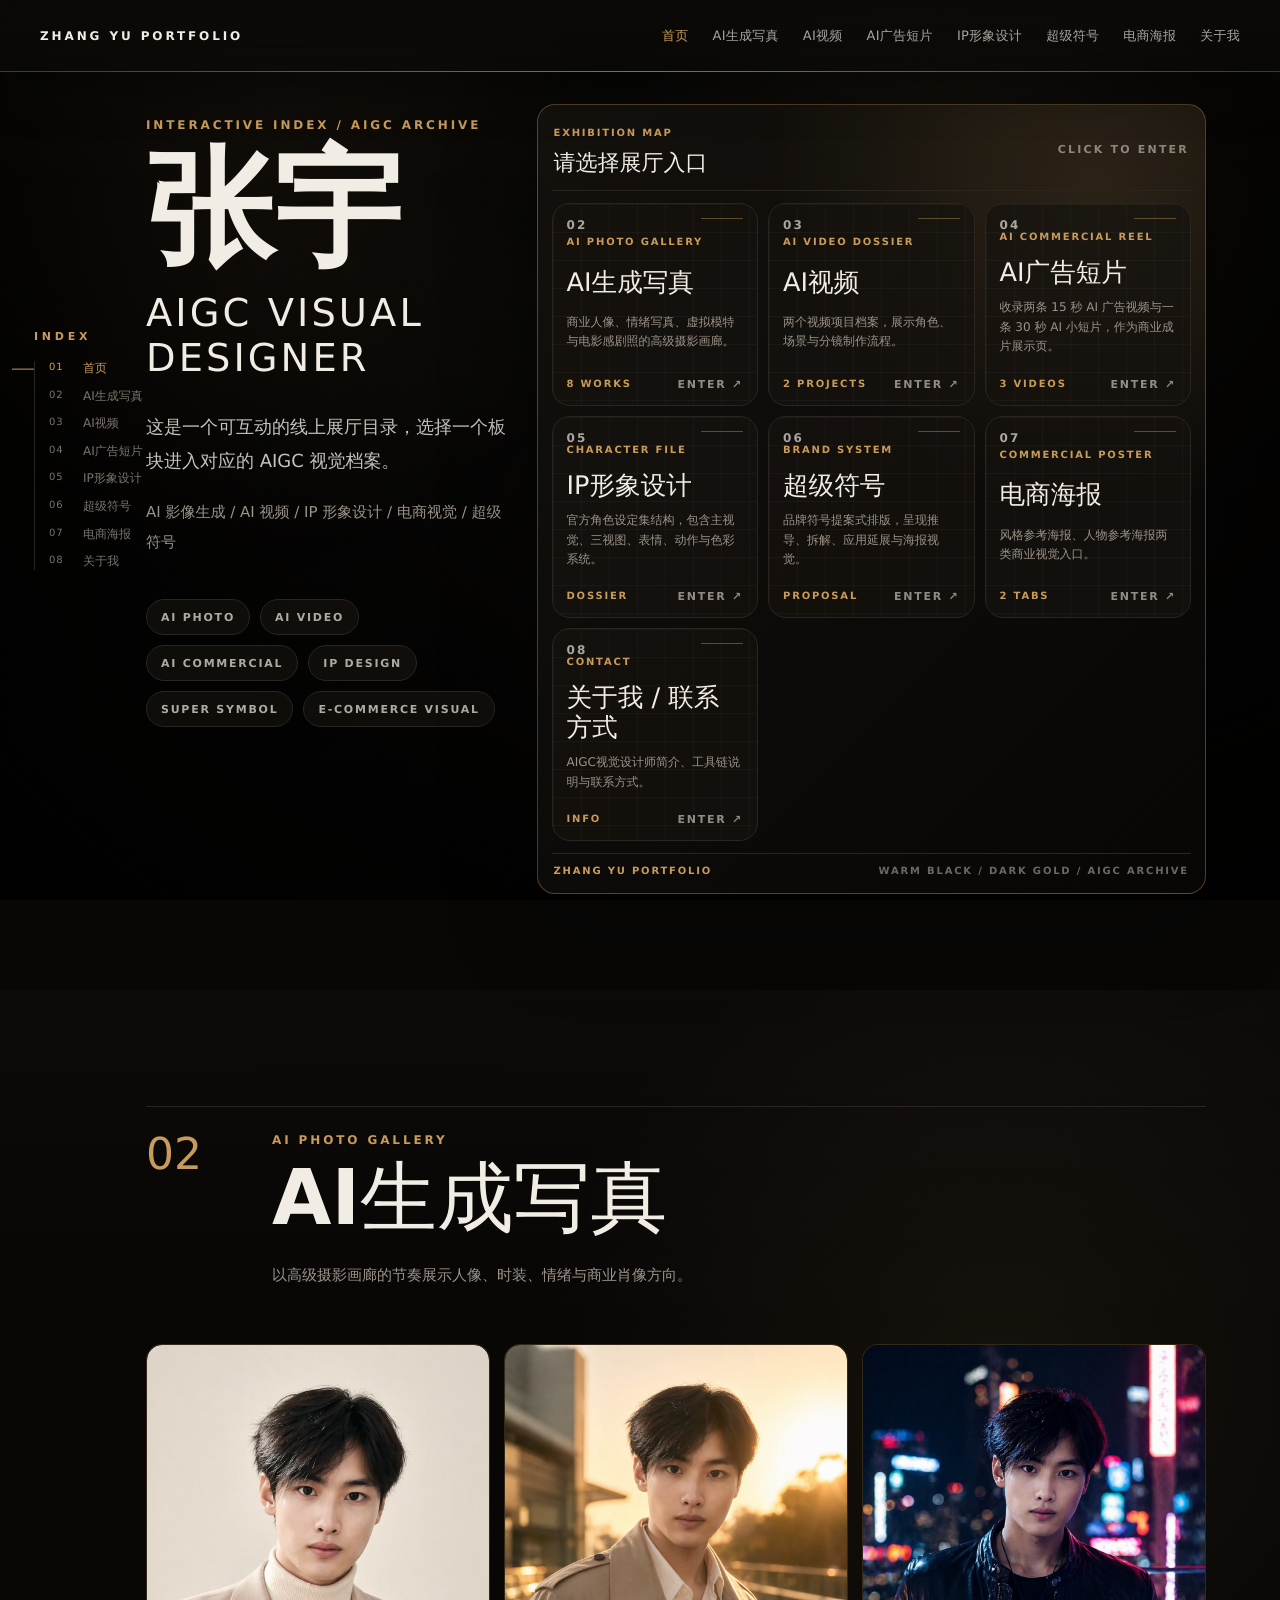
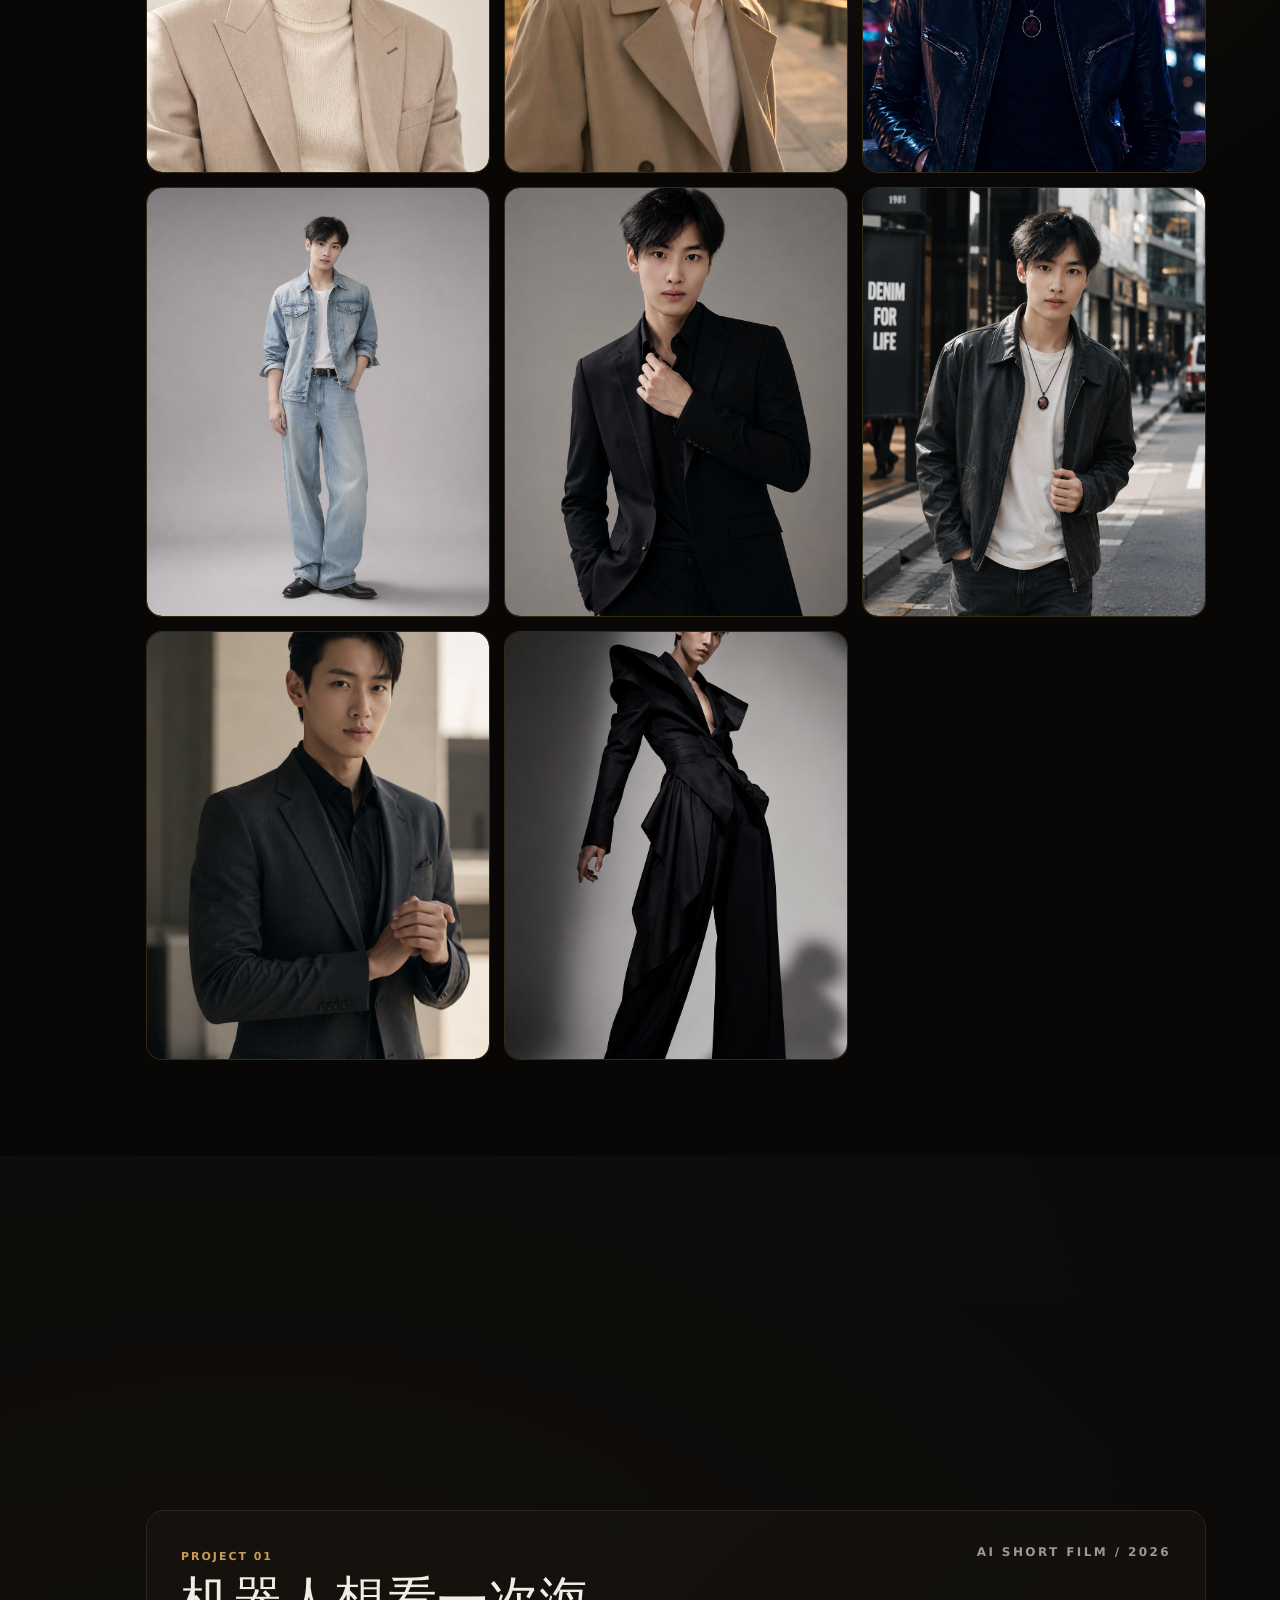
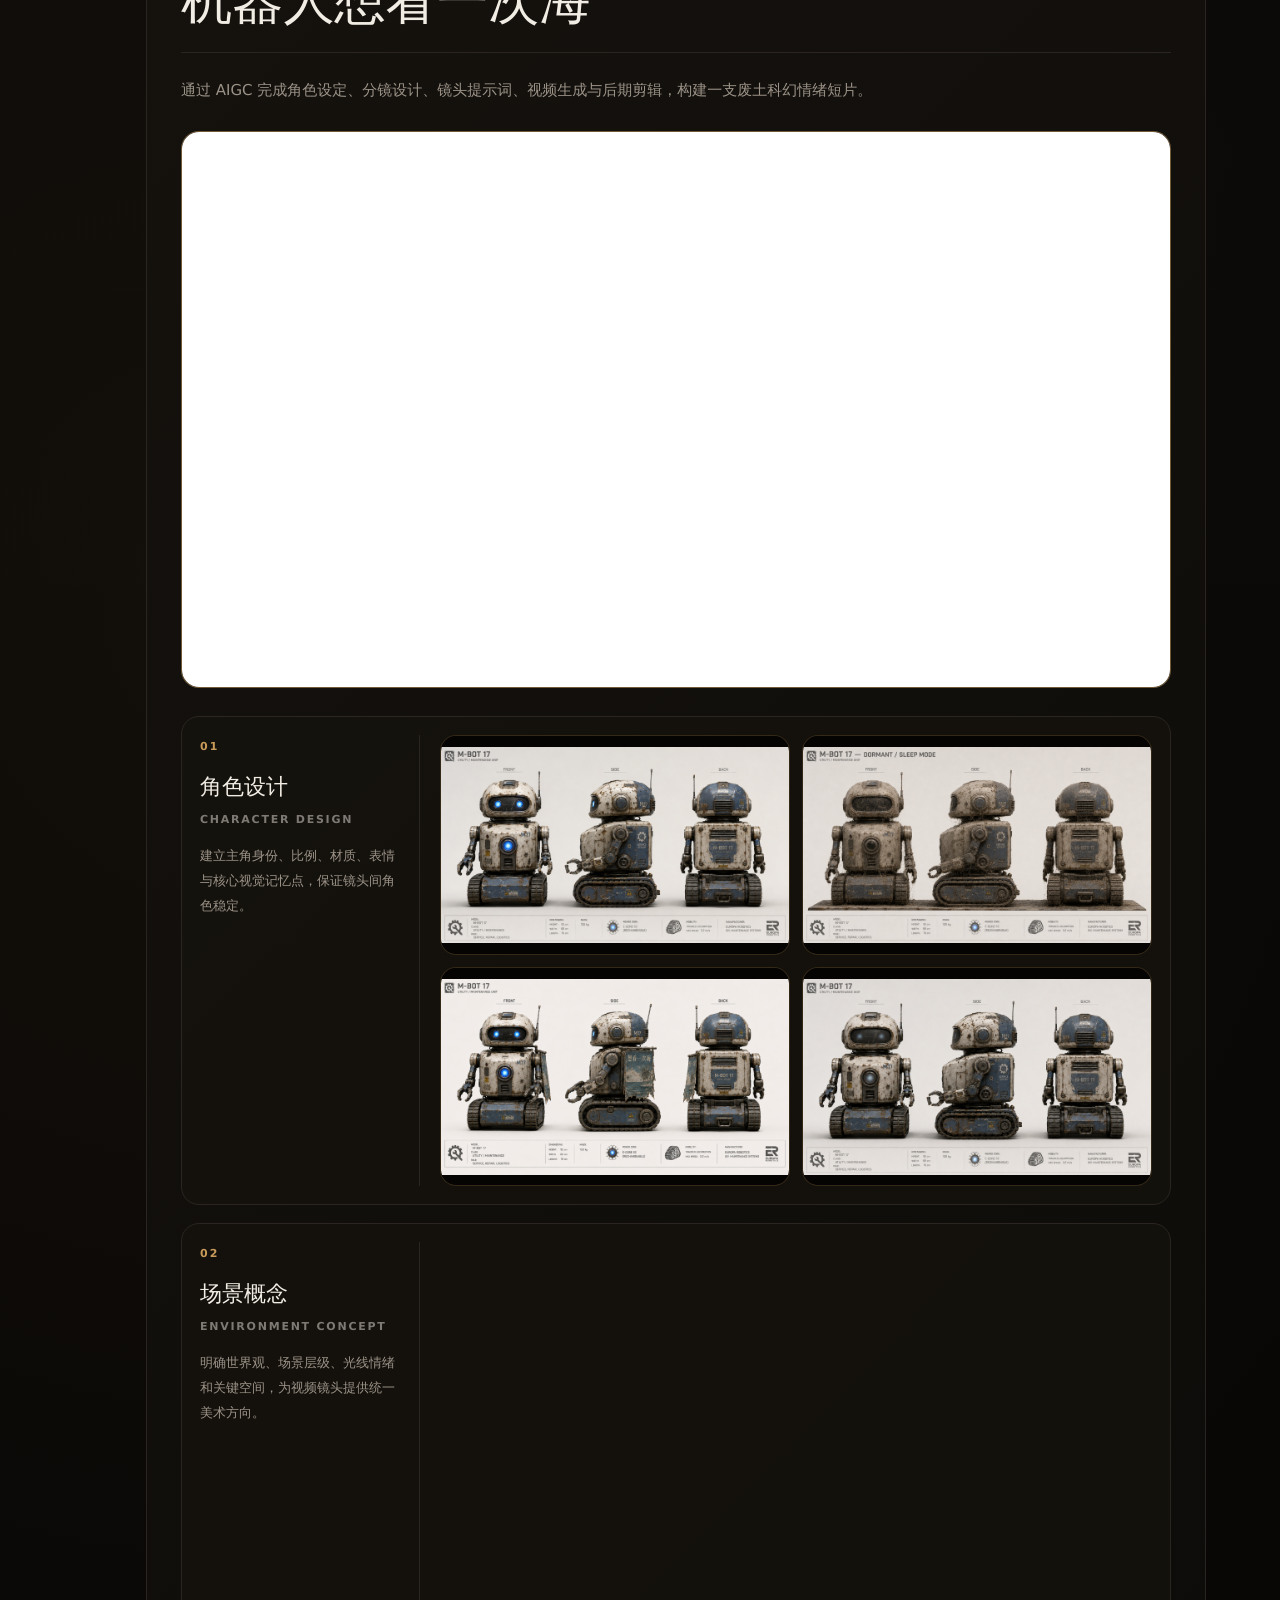
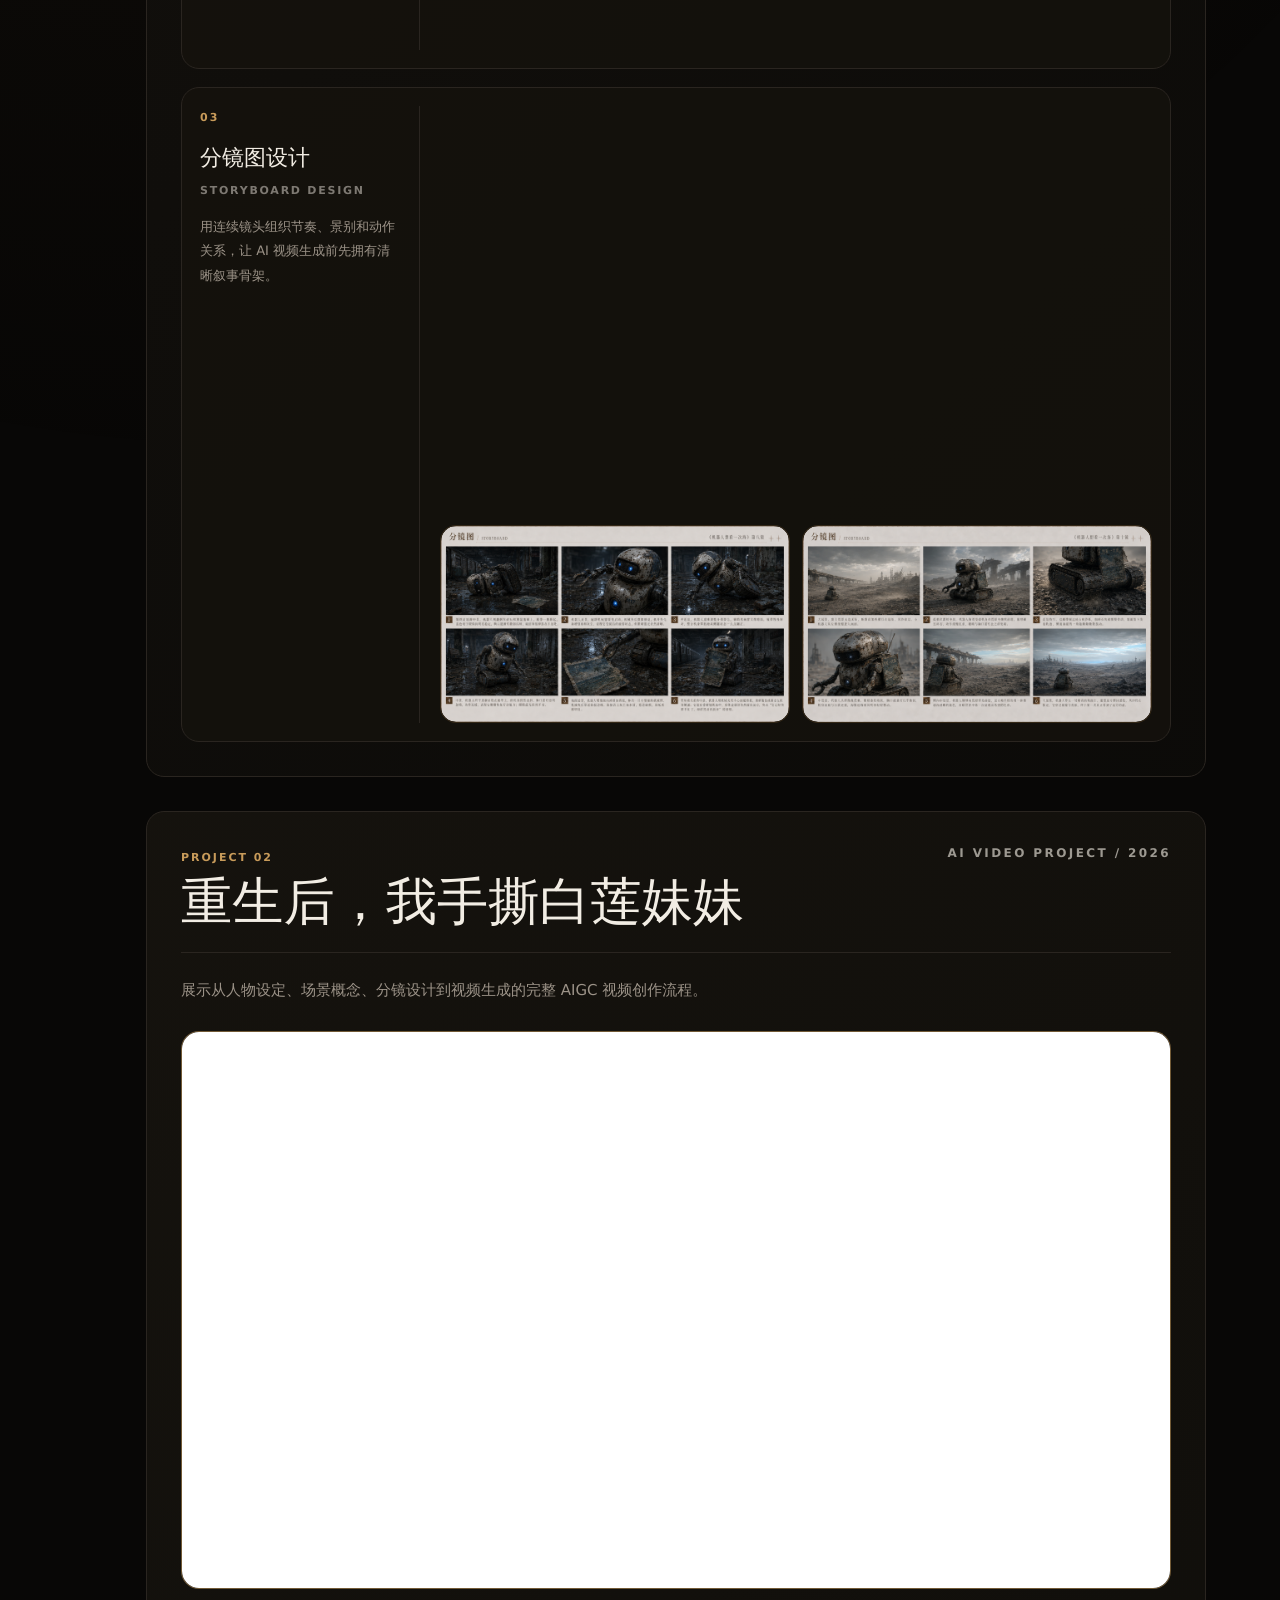
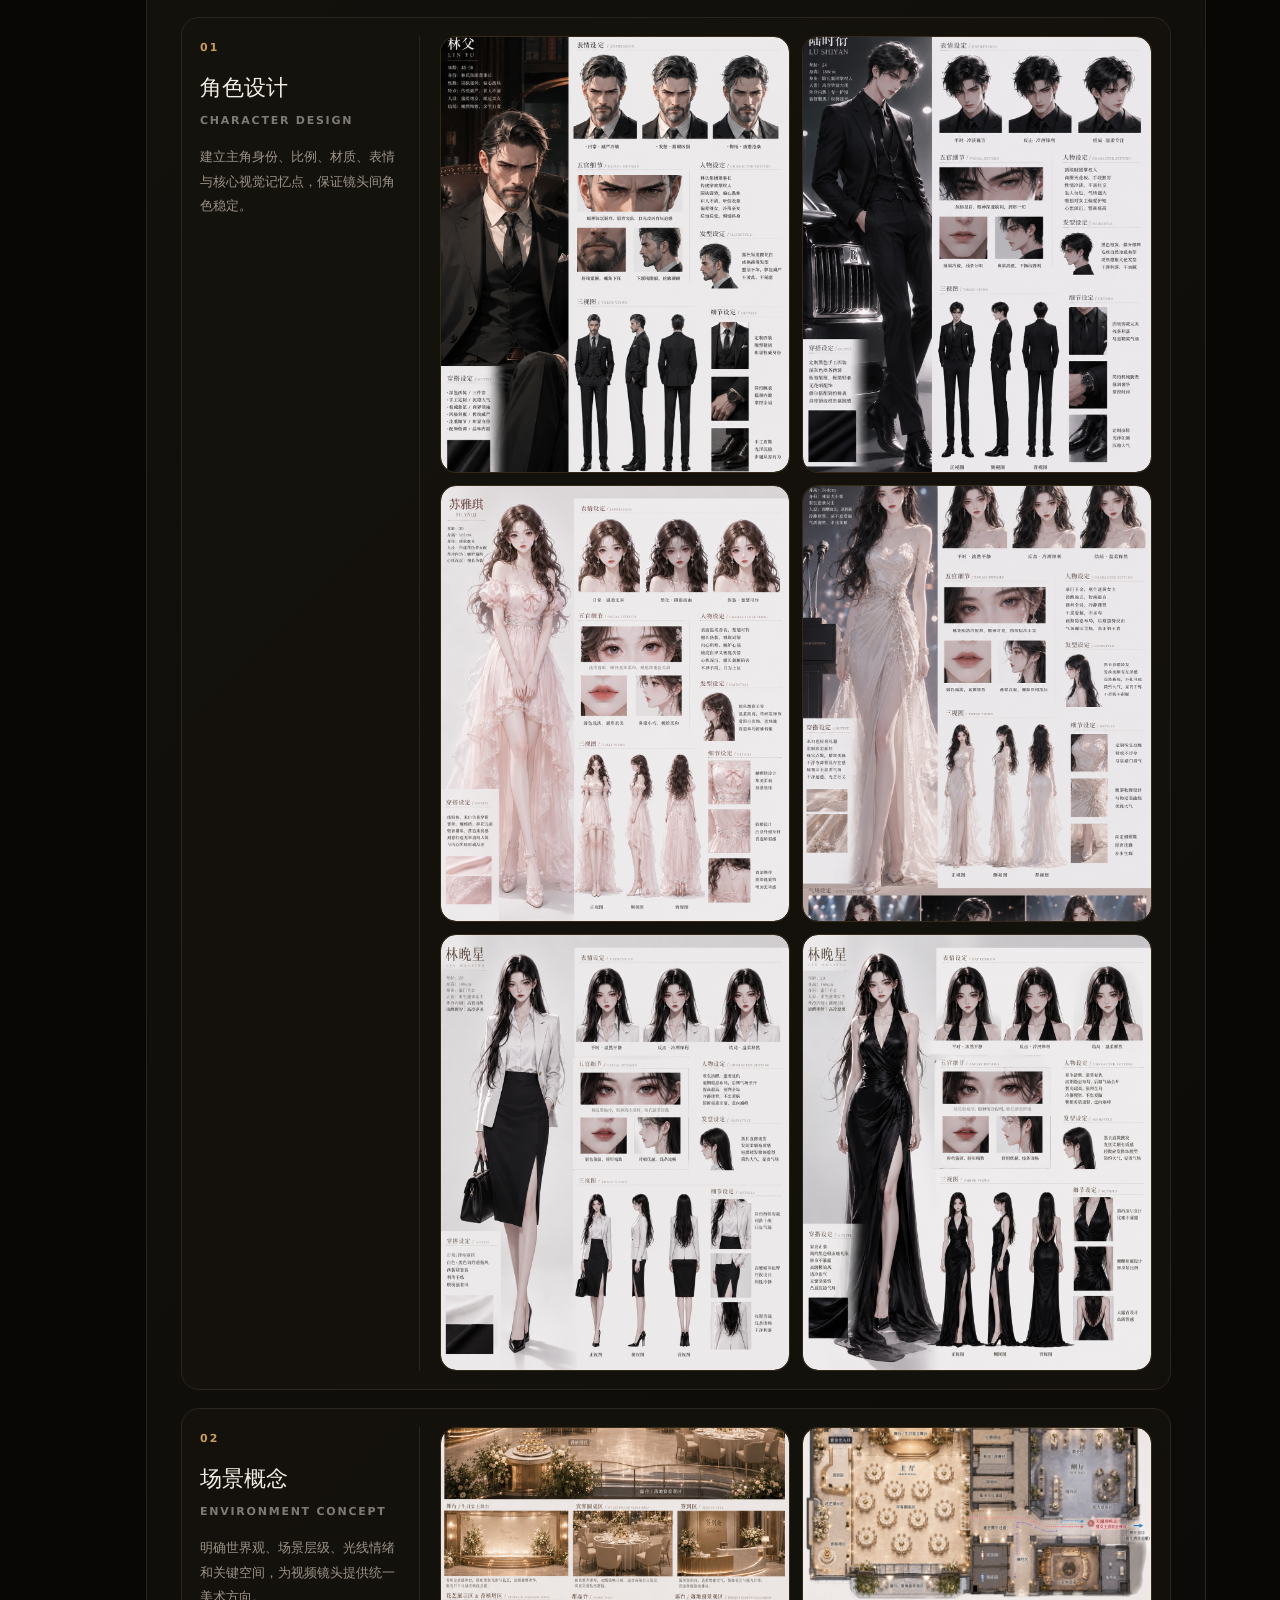
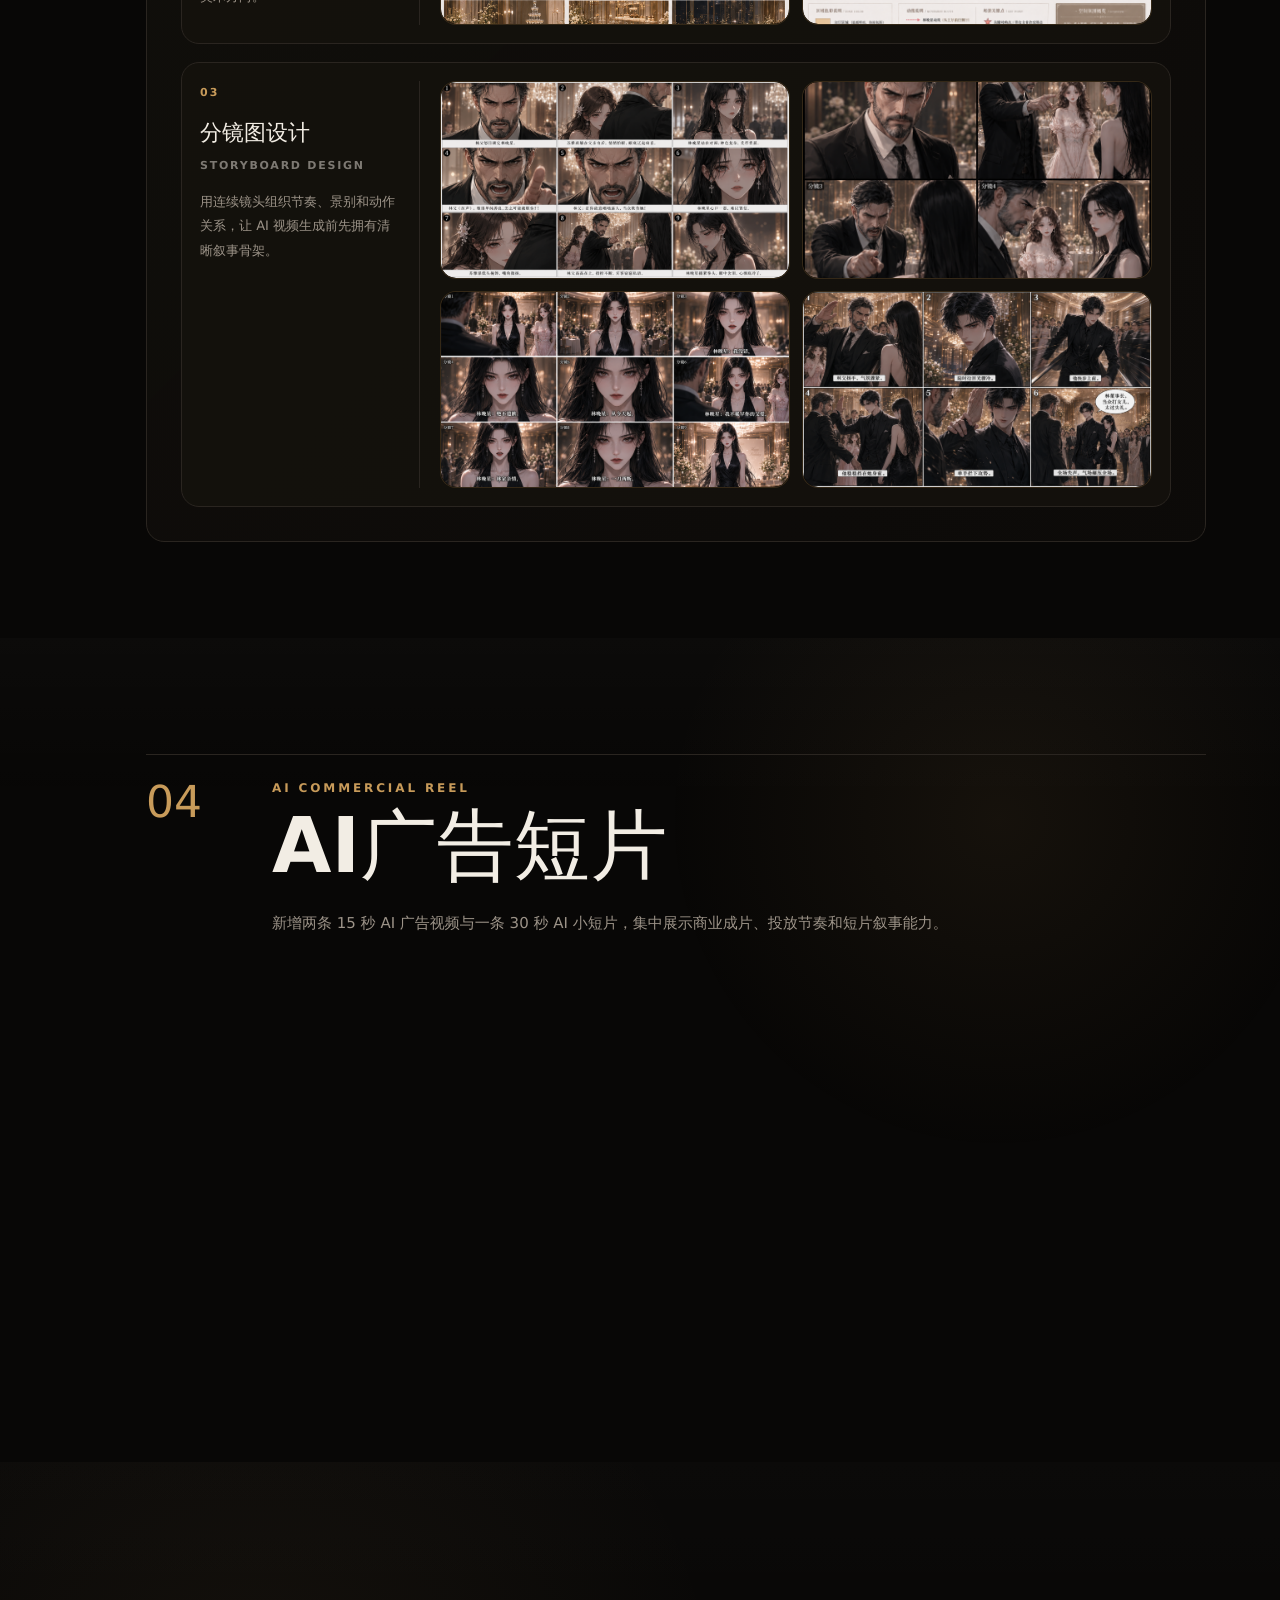
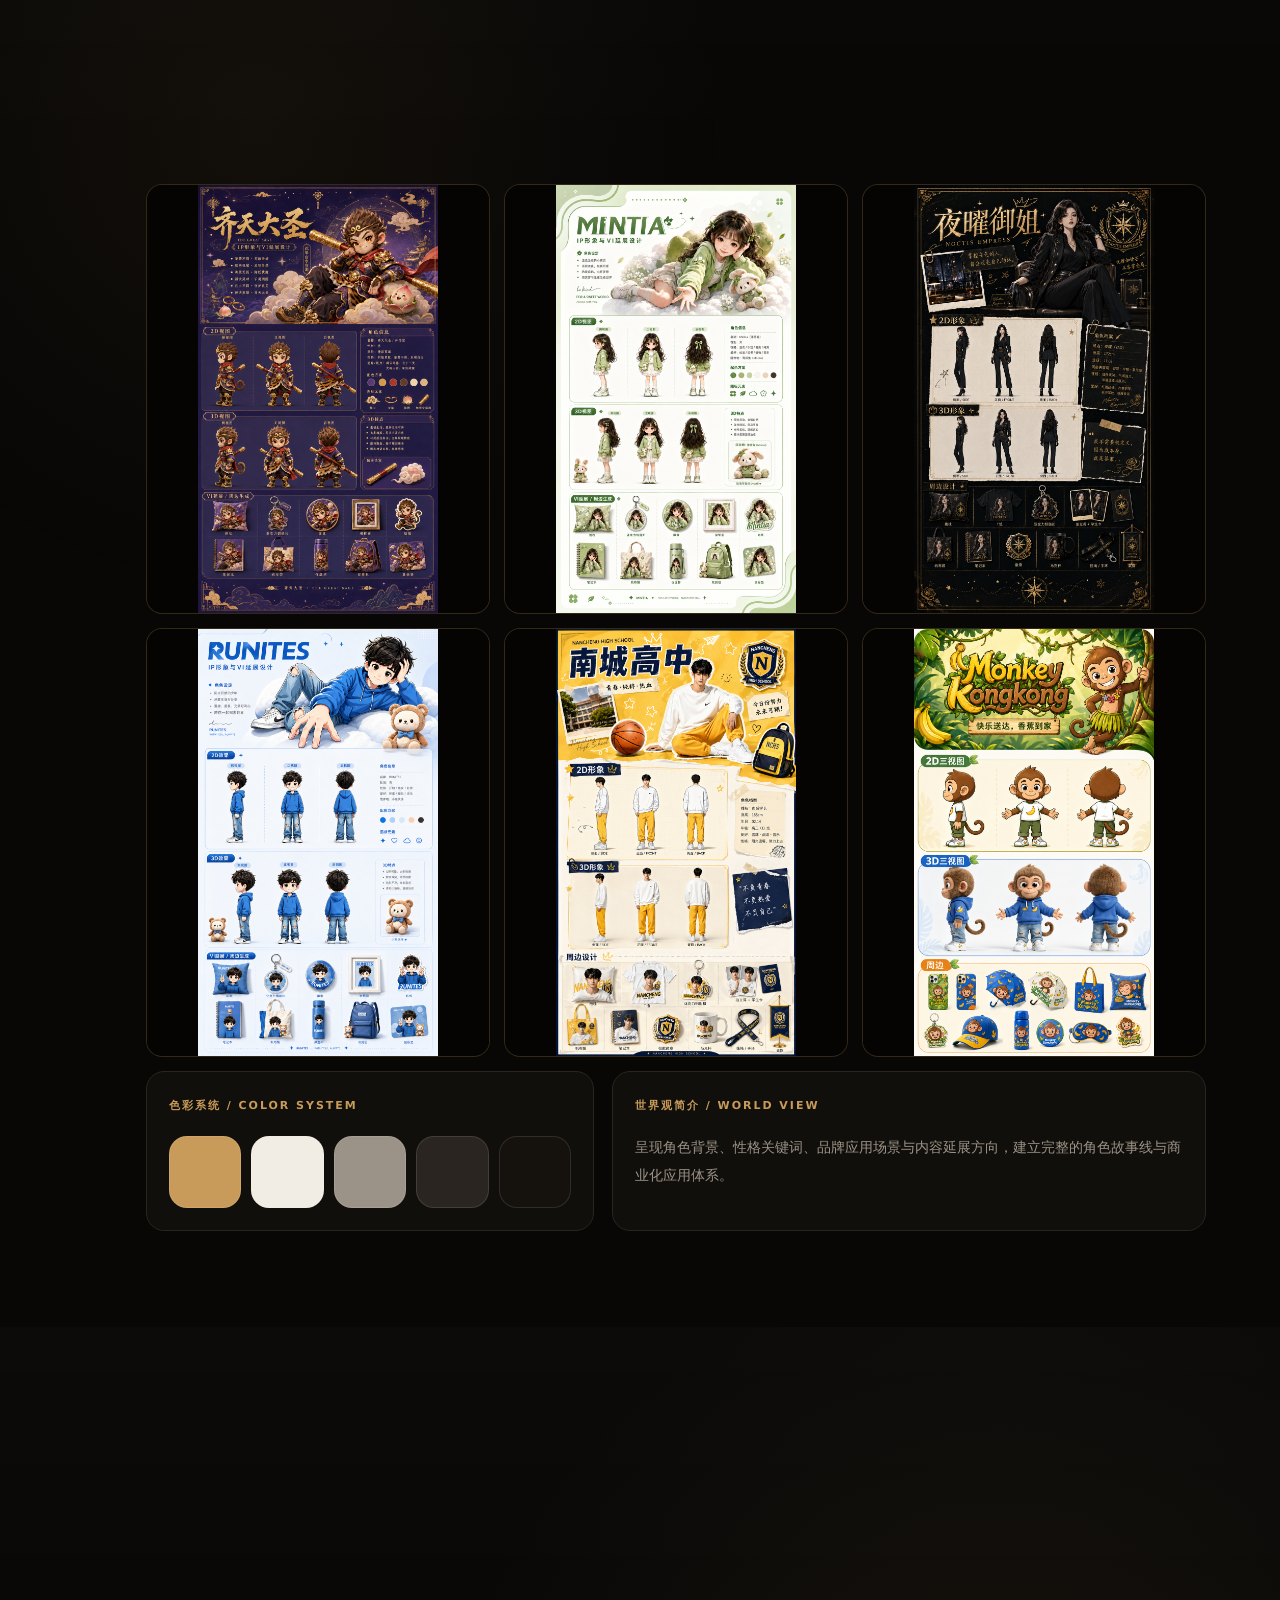
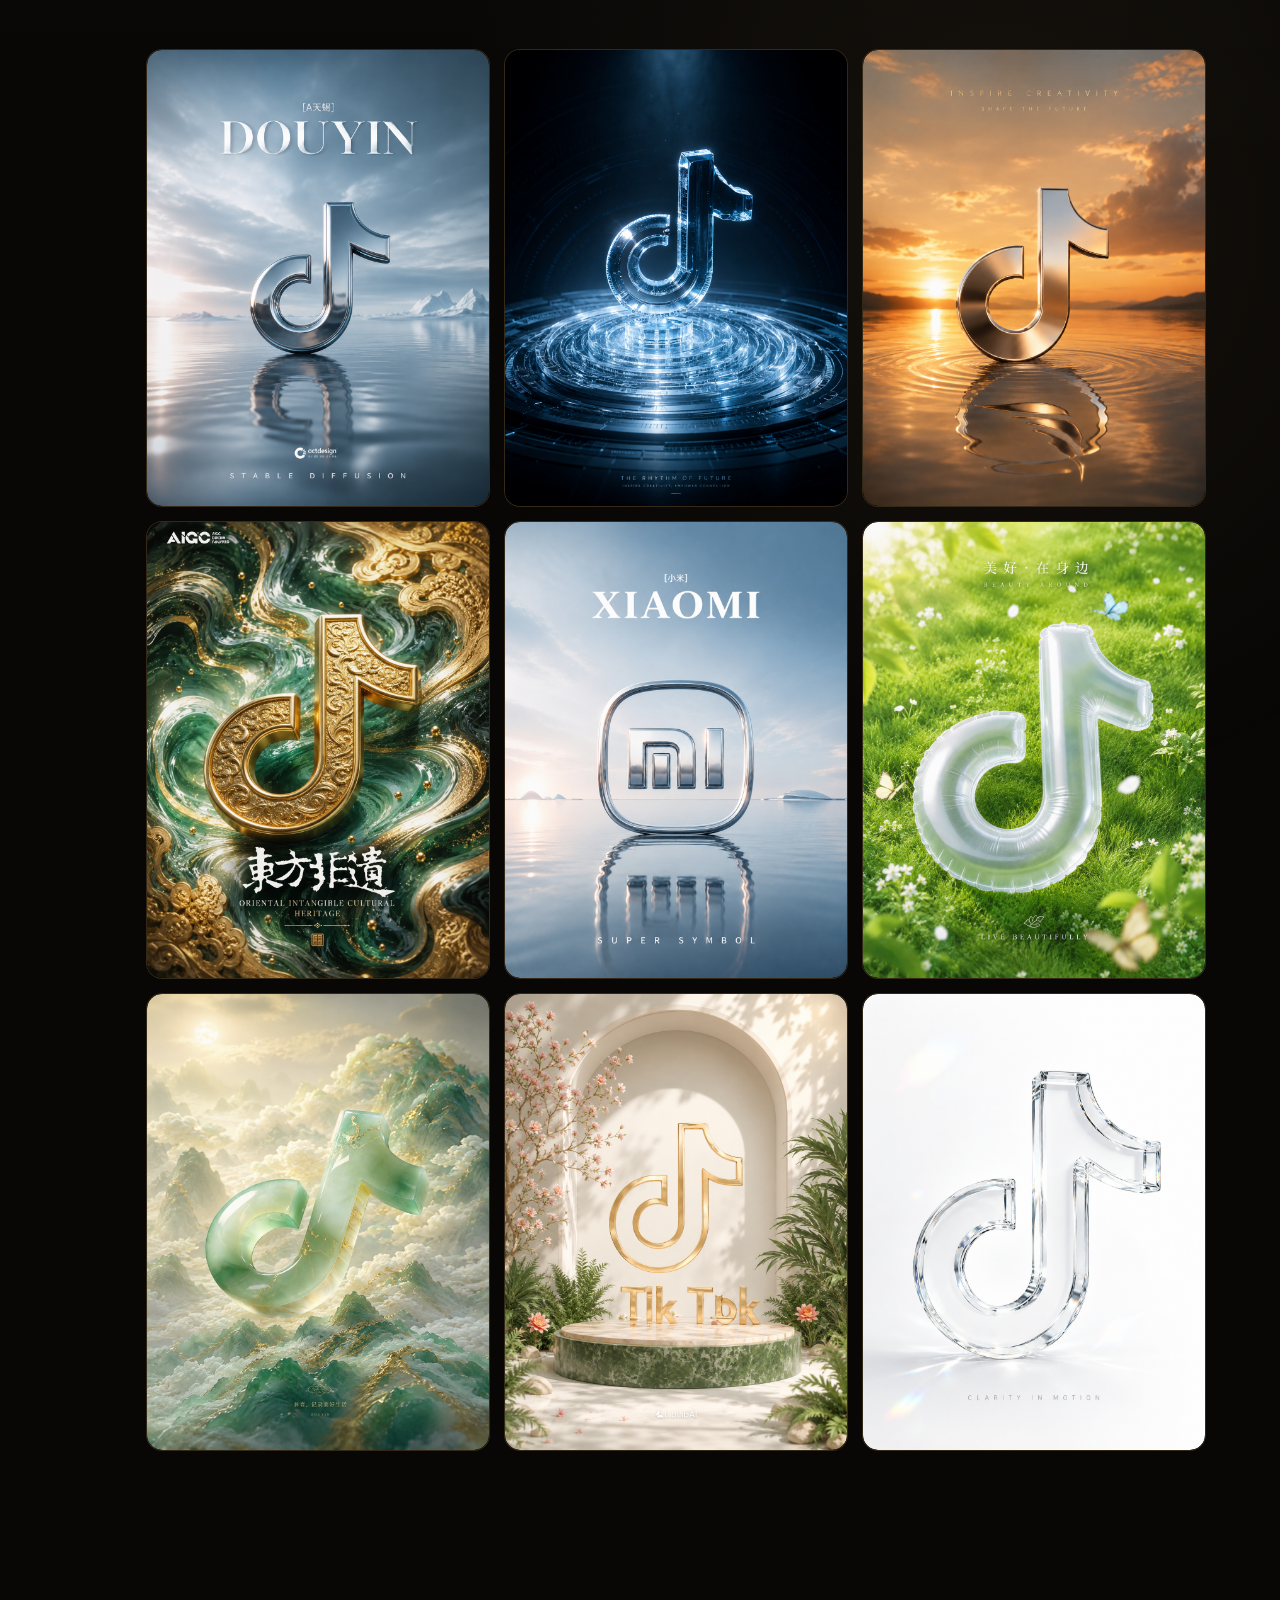
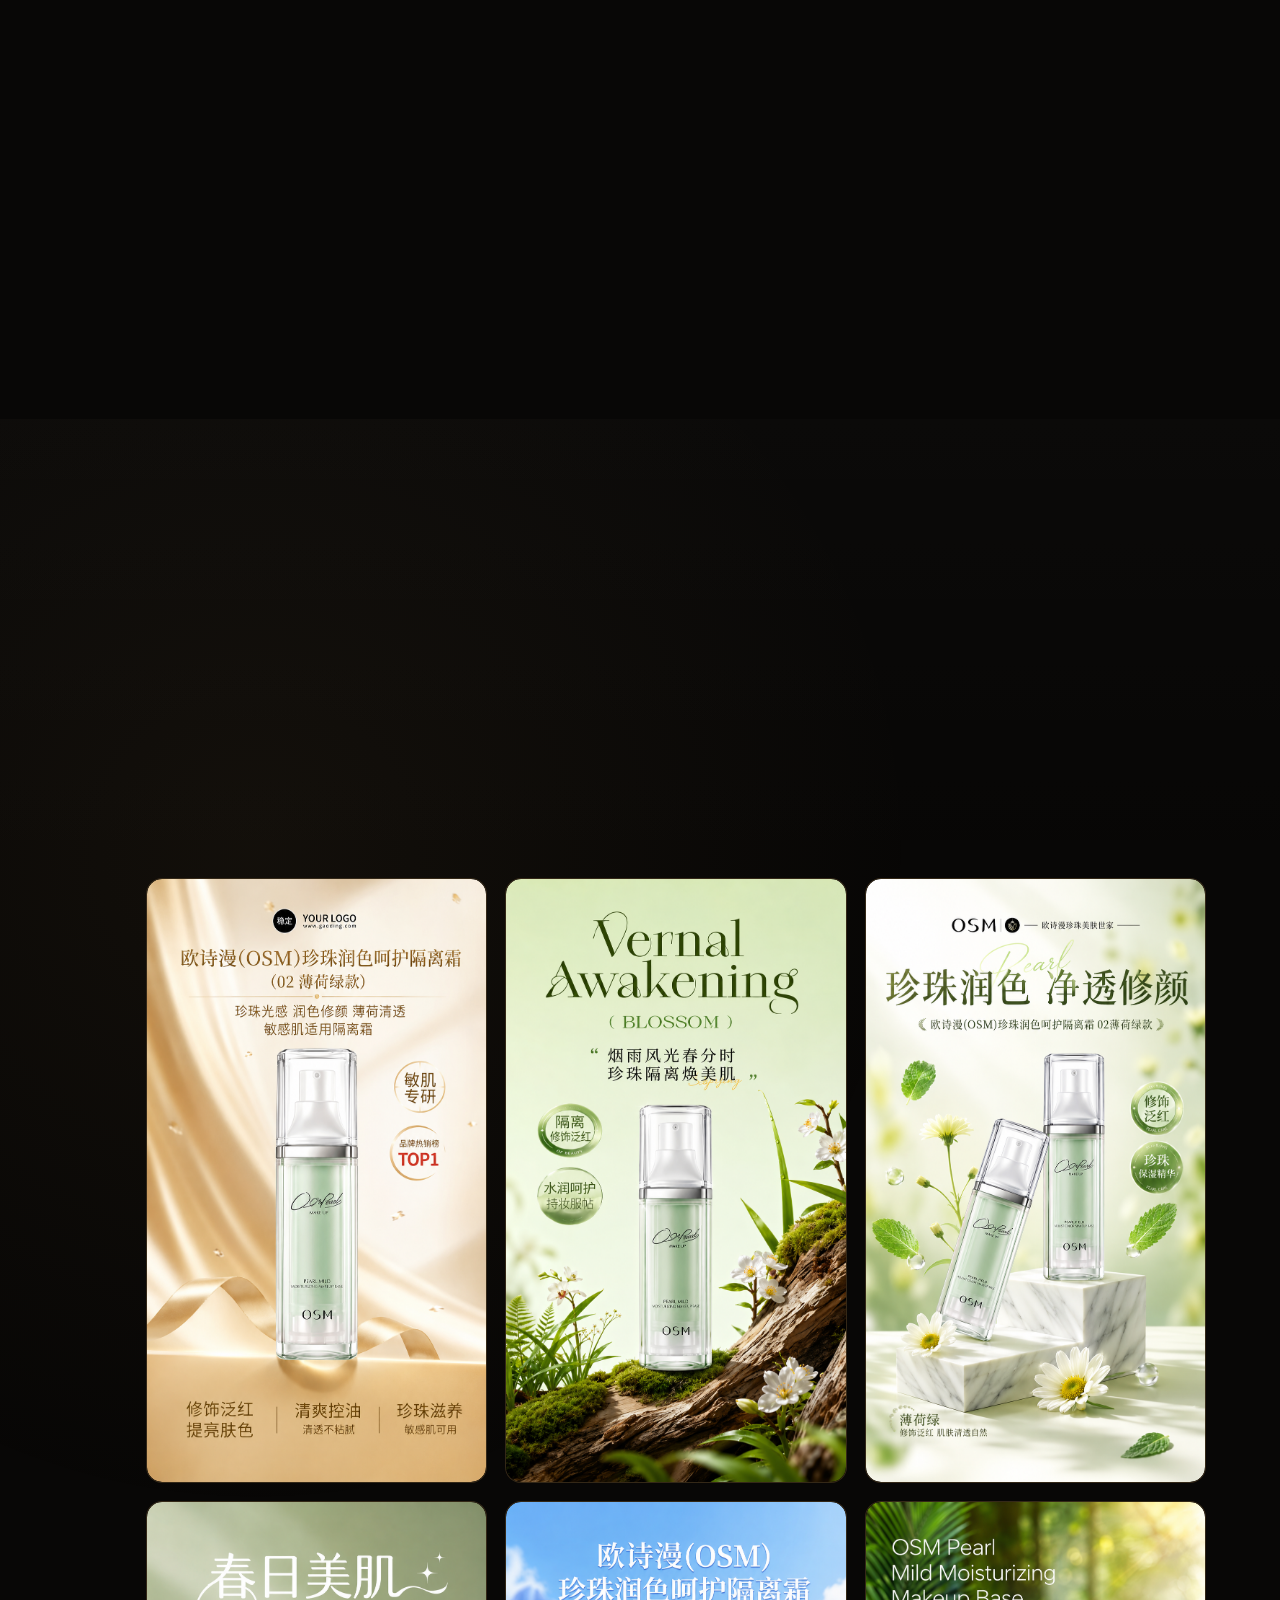
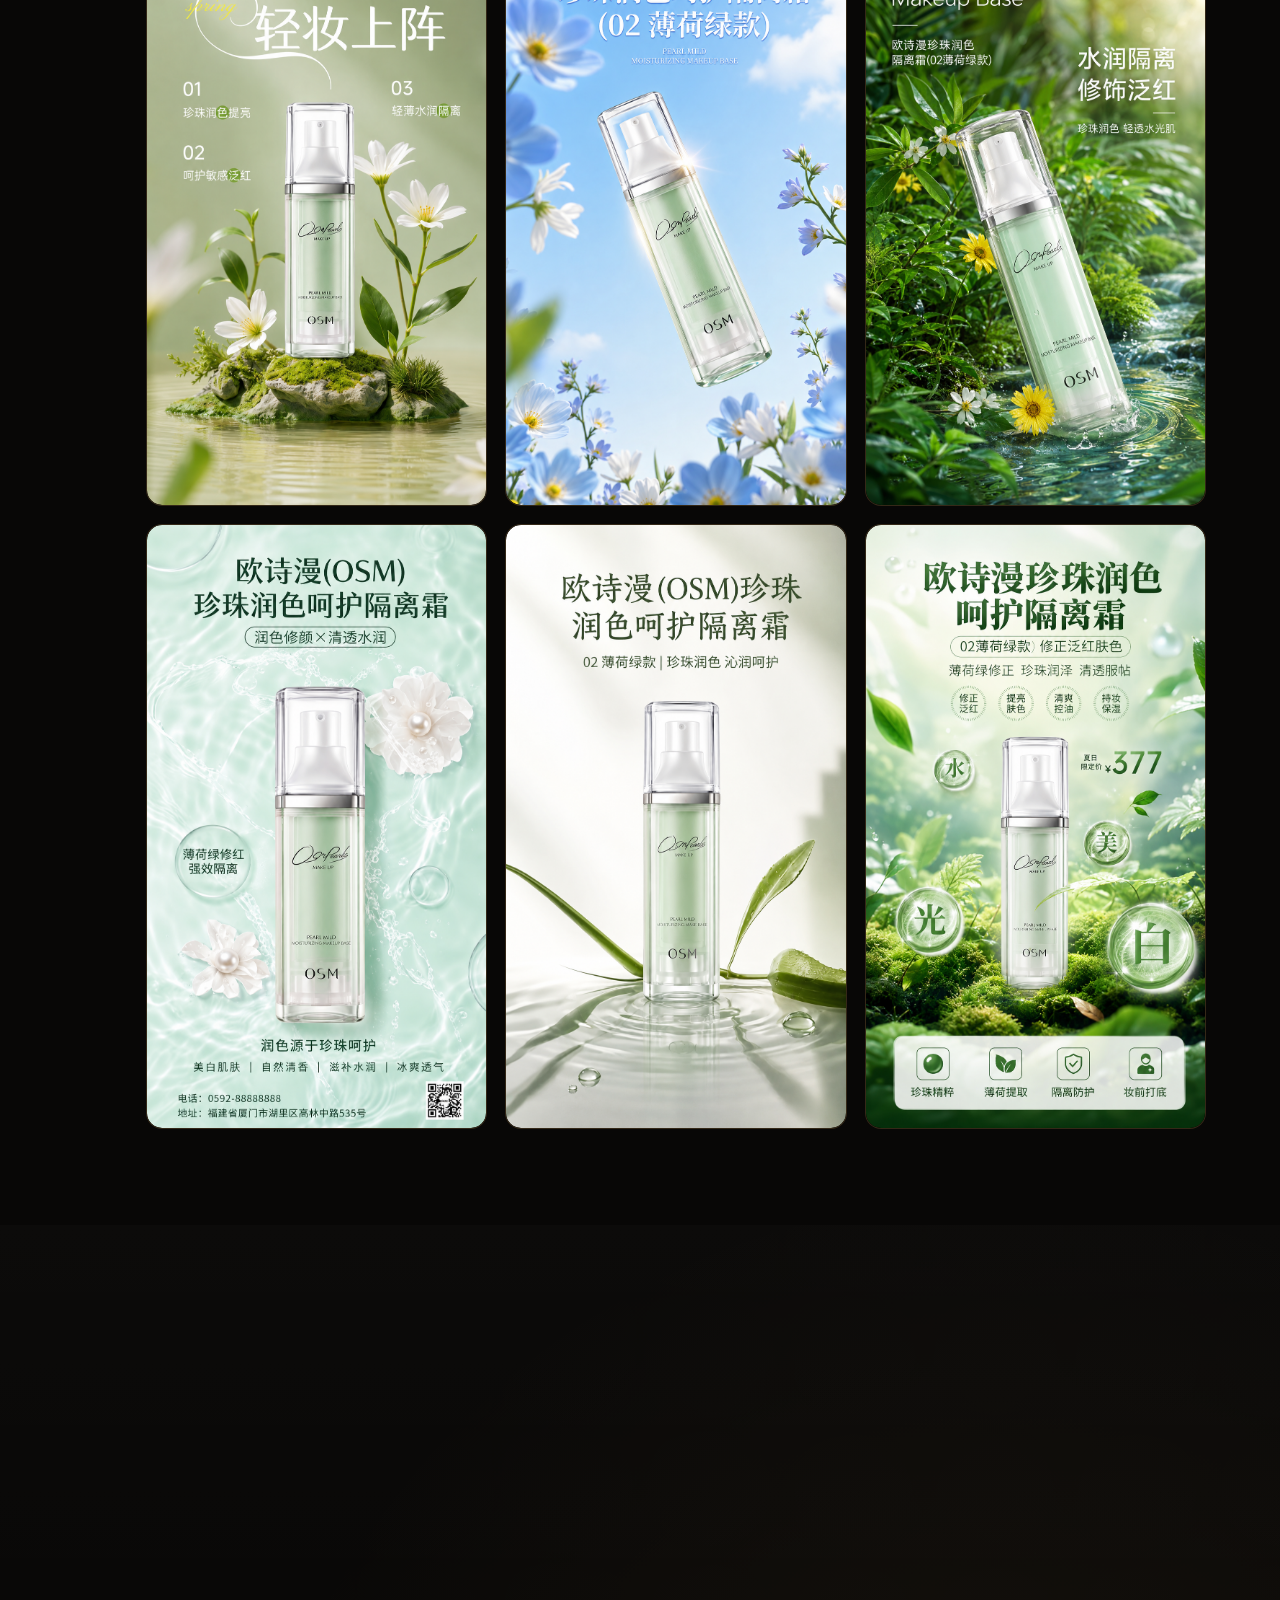
==== index.html @ b9b4d00b "调整字体" ====
﻿<!doctype html>
<html lang="zh-CN">
  <head>
    <meta charset="UTF-8" />
    <meta name="viewport" content="width=device-width, initial-scale=1.0" />
    <meta
      name="description"
      content="张宇 AIGC 个人作品集网站高级视觉模板，占位展示 AI生成写真、AI视频、IP形象设计、超级符号、电商海报与联系方式。"
    />
    <title>ZHANG YU PORTFOLIO / AIGC视觉档案馆</title>
    <link rel="stylesheet" href="styles.css?v=aigc-gallery-template-58" />
  </head>
  <body>
    <div class="site-background" aria-hidden="true">
      <div class="background-gradient"></div>
      <div class="background-glow background-glow-a"></div>
      <div class="background-glow background-glow-b"></div>
      <div class="background-grid"></div>
      <div class="background-noise"></div>
    </div>

    <header class="top-nav">
      <a href="#home" class="brand-mark" aria-label="回到首页">ZHANG YU PORTFOLIO</a>
      <nav class="desktop-nav" id="desktopNav" aria-label="主导航"></nav>
      <button type="button" class="mobile-menu-button" id="mobileMenuButton" aria-expanded="false" aria-label="切换导航">
        <span class="menu-icon-line"></span>
        <span class="menu-icon-line"></span>
      </button>
      <nav class="mobile-nav" id="mobileNav" aria-label="移动端导航"></nav>
    </header>

    <aside class="side-index" id="sideIndex" aria-label="作品集目录"></aside>

    <main class="portfolio-page" id="portfolioRoot"></main>

    <script src="script.js?v=aigc-gallery-template-58"></script>
  </body>
</html>
---- styles.css ----
:root {
  color-scheme: dark;
  --bg: #0b0a08;
  --card: #15120e;
  --text: #f2ede4;
  --muted: #9c9388;
  --line: #2a2520;
  --gold: #c89b5a;
  --glass: rgba(11, 10, 8, 0.74);
}

* {
  box-sizing: border-box;
}

html {
  scroll-behavior: smooth;
  scroll-padding-top: 86px;
  overflow-y: scroll;
  background: var(--bg);
}

body {
  margin: 0;
  min-height: 100vh;
  background: #080706;
  color: var(--text);
  font-family:
    Inter,
    ui-sans-serif,
    system-ui,
    -apple-system,
    BlinkMacSystemFont,
    "Segoe UI",
    "PingFang SC",
    "Microsoft YaHei",
    sans-serif;
  text-rendering: geometricPrecision;
}

::selection {
  background: rgba(200, 155, 90, 0.34);
  color: var(--text);
}

a {
  color: inherit;
  text-decoration: none;
}

button {
  border: 0;
  color: inherit;
  font: inherit;
}

.portfolio-page {
  position: relative;
  z-index: 1;
  min-height: 100vh;
  overflow: visible;
  background: transparent;
}

.site-background {
  position: fixed;
  inset: 0;
  z-index: 0;
  isolation: isolate;
  overflow: hidden;
  pointer-events: none;
  background: #070605;
}

.site-background::before,
.site-background::after {
  position: absolute;
  inset: 0;
  pointer-events: none;
  content: "";
}

.site-background::before {
  z-index: 1;
  inset: 0;
  opacity: 0.34;
  filter: none;
  transform: rotate(-1deg) scale(1.04);
  background:
    radial-gradient(ellipse at center, rgba(242, 237, 228, 0.08), rgba(40, 35, 30, 0.18) 42%, rgba(8, 7, 6, 0.02) 68%, transparent 78%) 72% 8% / 29vw 18vw no-repeat,
    radial-gradient(ellipse at center, rgba(200, 155, 90, 0.09), rgba(35, 31, 27, 0.2) 44%, rgba(7, 6, 5, 0.02) 70%, transparent 82%) 88% 38% / 17vw 24vw no-repeat,
    radial-gradient(ellipse at center, rgba(86, 73, 58, 0.2), rgba(12, 10, 9, 0.18) 54%, rgba(200, 155, 90, 0.04) 70%, transparent 82%) 12% 22% / 19vw 28vw no-repeat,
    radial-gradient(ellipse at center, rgba(242, 237, 228, 0.06), rgba(49, 40, 31, 0.16) 46%, rgba(9, 8, 7, 0.02) 70%, transparent 82%) 22% 72% / 23vw 14vw no-repeat,
    radial-gradient(ellipse at center, rgba(200, 155, 90, 0.07), rgba(30, 27, 23, 0.18) 50%, rgba(5, 5, 4, 0.02) 72%, transparent 84%) 67% 82% / 31vw 19vw no-repeat,
    radial-gradient(circle at center, rgba(80, 70, 59, 0.16), rgba(16, 14, 12, 0.16) 54%, transparent 74%) 44% 48% / 13vw 13vw no-repeat;
  mask-image: radial-gradient(ellipse at center, #000 0%, rgba(0, 0, 0, 0.76) 48%, rgba(0, 0, 0, 0.22) 78%, transparent 100%);
}

.site-background::after {
  z-index: 5;
  background:
    radial-gradient(ellipse at 72% 20%, rgba(0, 0, 0, 0.08), rgba(0, 0, 0, 0.62) 58%, rgba(0, 0, 0, 0.88) 100%),
    linear-gradient(90deg, rgba(6, 5, 4, 0.82) 0%, rgba(6, 5, 4, 0.38) 28%, rgba(6, 5, 4, 0.32) 62%, rgba(6, 5, 4, 0.82) 100%),
    linear-gradient(180deg, rgba(6, 5, 4, 0.48) 0%, rgba(6, 5, 4, 0.2) 42%, rgba(6, 5, 4, 0.76) 100%);
}

.background-gradient {
  position: absolute;
  inset: 0;
  z-index: 0;
  background:
    radial-gradient(circle at 76% 12%, rgba(200, 155, 90, 0.12), transparent 30%),
    radial-gradient(circle at 18% 38%, rgba(86, 77, 68, 0.16), transparent 34%),
    radial-gradient(circle at 54% 78%, rgba(200, 155, 90, 0.07), transparent 32%),
    linear-gradient(135deg, #050504 0%, #11100e 42%, #171410 62%, #080706 100%);
}

.background-glow {
  position: absolute;
  z-index: 3;
  width: 48vw;
  height: 48vw;
  min-width: 520px;
  min-height: 520px;
  filter: none;
  opacity: 0.2;
  transform: rotate(-18deg);
  background:
    radial-gradient(circle at 44% 42%, rgba(200, 155, 90, 0.36), transparent 60%),
    radial-gradient(circle at 58% 56%, rgba(86, 62, 35, 0.28), transparent 66%);
  mix-blend-mode: screen;
}

.background-glow-a {
  top: -18%;
  right: -12%;
}

.background-glow-b {
  bottom: -28%;
  left: -18%;
  opacity: 0.16;
}

.background-grid {
  position: absolute;
  inset: 0;
  z-index: 2;
  opacity: 0.18;
  background:
    linear-gradient(rgba(242, 237, 228, 0.038) 1px, transparent 1px),
    linear-gradient(90deg, rgba(242, 237, 228, 0.032) 1px, transparent 1px),
    linear-gradient(135deg, rgba(200, 155, 90, 0.22), rgba(18, 15, 12, 0.28)) 68% 18% / 24vw 1px no-repeat,
    linear-gradient(135deg, rgba(200, 155, 90, 0.18), rgba(18, 15, 12, 0.18)) 77% 42% / 1px 23vw no-repeat,
    linear-gradient(135deg, rgba(200, 155, 90, 0.14), rgba(18, 15, 12, 0.16)) 18% 28% / 1px 24vw no-repeat,
    linear-gradient(135deg, rgba(200, 155, 90, 0.16), rgba(18, 15, 12, 0.16)) 13% 26% / 19vw 1px no-repeat,
    linear-gradient(135deg, rgba(200, 155, 90, 0.14), rgba(18, 15, 12, 0.16)) 58% 86% / 28vw 1px no-repeat;
  background-size:
    86px 86px,
    86px 86px,
    24vw 1px,
    1px 23vw,
    1px 24vw,
    19vw 1px,
    28vw 1px;
  mask-image: linear-gradient(to bottom, rgba(0, 0, 0, 0.82), rgba(0, 0, 0, 0.52) 58%, transparent 100%);
}

.background-noise {
  position: absolute;
  inset: 0;
  z-index: 4;
  opacity: 0.11;
  background-image:
    radial-gradient(circle at 22% 24%, rgba(255, 255, 255, 0.78) 0 1px, transparent 1px),
    radial-gradient(circle at 78% 18%, rgba(255, 255, 255, 0.46) 0 1px, transparent 1px),
    radial-gradient(circle at 42% 72%, rgba(200, 155, 90, 0.32) 0 1px, transparent 1px);
  background-size: 18px 22px, 29px 31px, 43px 47px;
  mix-blend-mode: soft-light;
}

.top-nav {
  position: fixed;
  top: 0;
  right: 0;
  left: 0;
  z-index: 50;
  display: flex;
  align-items: center;
  justify-content: space-between;
  min-height: 72px;
  border-bottom: 1px solid rgba(200, 155, 90, 0.32);
  padding: 0 40px;
  background: linear-gradient(180deg, rgba(11, 10, 8, 0.88), rgba(11, 10, 8, 0.62));
  box-shadow: 0 18px 48px rgba(0, 0, 0, 0.28);
  backdrop-filter: blur(18px);
}

.top-nav::after {
  position: absolute;
  right: 0;
  bottom: -1px;
  left: 0;
  height: 1px;
  content: "";
  background: linear-gradient(90deg, transparent, var(--gold), transparent);
  opacity: 0.54;
}

.brand-mark {
  position: relative;
  z-index: 2;
  font-size: 12px;
  font-weight: 700;
  letter-spacing: 0.24em;
  color: var(--text);
  transition: color 300ms ease;
}

.brand-mark:hover {
  color: var(--gold);
}

.desktop-nav {
  display: flex;
  align-items: center;
  gap: 24px;
}

.desktop-nav a,
.mobile-nav a {
  color: rgba(242, 237, 228, 0.68);
  font-size: 13px;
  letter-spacing: 0.02em;
  transition:
    color 300ms ease,
    opacity 300ms ease;
}

.desktop-nav a:hover,
.desktop-nav a.is-active,
.mobile-nav a:hover,
.mobile-nav a.is-active {
  color: var(--gold);
}

.mobile-menu-button {
  position: relative;
  z-index: 2;
  display: none;
  width: 40px;
  height: 40px;
  place-items: center;
  border: 1px solid var(--line);
  border-radius: 18px;
  background: rgba(21, 18, 14, 0.86);
  cursor: pointer;
  transition:
    border-color 300ms ease,
    color 300ms ease;
}

.mobile-menu-button:hover {
  border-color: var(--gold);
  color: var(--gold);
}

.menu-icon-line {
  position: absolute;
  width: 16px;
  height: 1px;
  background: currentColor;
  transition: transform 300ms ease;
}

.menu-icon-line:first-child {
  transform: translateY(-4px);
}

.menu-icon-line:last-child {
  transform: translateY(4px);
}

.mobile-menu-button.is-open .menu-icon-line:first-child {
  transform: rotate(45deg);
}

.mobile-menu-button.is-open .menu-icon-line:last-child {
  transform: rotate(-45deg);
}

.mobile-nav {
  position: absolute;
  top: 72px;
  right: 16px;
  left: 16px;
  display: none;
  grid-template-columns: repeat(2, minmax(0, 1fr));
  gap: 8px;
  border: 1px solid rgba(200, 155, 90, 0.28);
  border-radius: 18px;
  padding: 12px;
  background: rgba(11, 10, 8, 0.94);
  box-shadow: 0 24px 72px rgba(0, 0, 0, 0.46);
  backdrop-filter: blur(18px);
}

.mobile-nav.is-open {
  display: grid;
}

.mobile-nav a {
  display: flex;
  align-items: center;
  gap: 8px;
  min-height: 42px;
  border: 1px solid var(--line);
  border-radius: 18px;
  padding: 0 12px;
  background: rgba(21, 18, 14, 0.72);
}

.mobile-nav span {
  color: var(--gold);
  font-size: 11px;
}

.side-index {
  position: fixed;
  top: 50%;
  left: 34px;
  z-index: 30;
  width: 154px;
  transform: translateY(-50%);
}

.side-index p {
  margin: 0 0 18px;
  color: var(--gold);
  font-size: 11px;
  font-weight: 700;
  letter-spacing: 0.34em;
}

.side-index nav {
  display: grid;
  gap: 12px;
  border-left: 1px solid var(--line);
  padding-left: 14px;
}

.side-index a {
  position: relative;
  display: grid;
  grid-template-columns: 26px 1fr;
  gap: 8px;
  color: rgba(156, 147, 136, 0.78);
  font-size: 12px;
  line-height: 1.3;
  transition:
    color 300ms ease,
    transform 300ms ease;
}

.side-index a::before {
  position: absolute;
  top: 50%;
  left: -15px;
  width: 0;
  height: 1px;
  content: "";
  background: var(--gold);
  transform: translate(-100%, -50%);
  transition: width 300ms ease;
}

.side-index a:hover,
.side-index a.is-active {
  color: var(--gold);
}

.side-index a:hover::before,
.side-index a.is-active::before {
  width: 22px;
}

.side-index span {
  color: inherit;
  font-size: 10px;
  letter-spacing: 0.1em;
}

.portfolio-section {
  position: relative;
  min-height: 100vh;
  padding: 116px 42px 96px;
}

.section-layer::before {
  position: absolute;
  inset: 0;
  pointer-events: none;
  content: "";
  background:
    radial-gradient(circle at 78% 22%, rgba(200, 155, 90, 0.075), transparent 28%),
    linear-gradient(180deg, rgba(255, 255, 255, 0.018), transparent 20%);
}

.section-layer:nth-of-type(odd)::before {
  background:
    radial-gradient(circle at 20% 18%, rgba(200, 155, 90, 0.06), transparent 30%),
    linear-gradient(180deg, rgba(255, 255, 255, 0.014), transparent 20%);
}

.section-inner {
  position: relative;
  z-index: 1;
  width: min(1180px, calc(100vw - 300px));
  margin: 0 auto;
}

.hero-section {
  display: flex;
  align-items: center;
  padding-top: 104px;
}

.hero-grid {
  display: grid;
  grid-template-columns: minmax(0, 0.88fr) minmax(420px, 1fr);
  gap: 70px;
  align-items: center;
}

.hero-directory-layout {
  display: grid;
  grid-template-columns: minmax(280px, 0.72fr) minmax(560px, 1.28fr);
  gap: 44px;
  align-items: center;
}

.directory-section {
  min-height: 100vh;
}

.hero-directory-copy {
  position: sticky;
  top: 118px;
  align-self: start;
}

.home-directory {
  overflow: hidden;
  border: 1px solid rgba(200, 155, 90, 0.36);
  border-radius: 18px;
  padding: 14px;
  background:
    radial-gradient(circle at 84% 10%, rgba(200, 155, 90, 0.16), transparent 36%),
    linear-gradient(135deg, rgba(21, 18, 14, 0.9), rgba(8, 7, 6, 0.94));
  box-shadow: 0 30px 90px rgba(0, 0, 0, 0.38);
}

.directory-panel-heading,
.directory-footnote {
  display: flex;
  align-items: center;
  justify-content: space-between;
  gap: 18px;
  border-bottom: 1px solid var(--line);
  padding: 2px 2px 12px;
}

.directory-panel-heading span,
.directory-footnote span,
.directory-card-tag,
.directory-card-footer span {
  color: var(--gold);
  font-size: 10px;
  font-weight: 800;
  letter-spacing: 0.18em;
  text-transform: uppercase;
}

.directory-panel-heading strong {
  display: block;
  margin-top: 8px;
  color: var(--text);
  font-size: 22px;
  font-weight: 520;
}

.directory-panel-heading p {
  margin: 0;
  color: rgba(242, 237, 228, 0.5);
  font-size: 11px;
  font-weight: 700;
  letter-spacing: 0.2em;
}

.directory-grid {
  display: grid;
  grid-template-columns: repeat(3, minmax(0, 1fr));
  gap: 10px;
  padding: 12px 0;
}

.directory-card {
  position: relative;
  display: grid;
  min-height: 158px;
  overflow: hidden;
  border: 1px solid var(--line);
  border-radius: 18px;
  padding: 14px;
  background:
    linear-gradient(rgba(242, 237, 228, 0.035) 1px, transparent 1px),
    linear-gradient(90deg, rgba(242, 237, 228, 0.03) 1px, transparent 1px),
    rgba(21, 18, 14, 0.72);
  background-size: 28px 28px, 28px 28px, auto;
}

.directory-card::before {
  position: absolute;
  top: 14px;
  right: 14px;
  width: 42px;
  height: 1px;
  content: "";
  background: rgba(200, 155, 90, 0.42);
  transition:
    width 300ms ease,
    background 300ms ease;
}

.directory-card::after {
  position: absolute;
  inset: auto 14px 14px 14px;
  height: 1px;
  content: "";
  background: linear-gradient(90deg, rgba(200, 155, 90, 0.55), transparent);
  opacity: 0;
  transition: opacity 300ms ease;
}

.directory-card:hover::before,
.directory-card.is-featured::before {
  width: 72px;
  background: var(--gold);
}

.directory-card:hover::after,
.directory-card.is-featured::after {
  opacity: 1;
}

.directory-card.is-featured {
  border-color: rgba(200, 155, 90, 0.6);
  background:
    radial-gradient(circle at 92% 18%, rgba(200, 155, 90, 0.13), transparent 32%),
    linear-gradient(rgba(242, 237, 228, 0.035) 1px, transparent 1px),
    linear-gradient(90deg, rgba(242, 237, 228, 0.03) 1px, transparent 1px),
    rgba(21, 18, 14, 0.86);
  background-size: auto, 28px 28px, 28px 28px, auto;
}

.directory-card-index {
  color: rgba(242, 237, 228, 0.68);
  font-size: 12px;
  font-weight: 700;
  letter-spacing: 0.18em;
}

.directory-card h2 {
  margin: 16px 0 0;
  color: var(--text);
  font-size: clamp(20px, 2vw, 30px);
  font-weight: 520;
  line-height: 1.15;
  letter-spacing: 0;
}

.directory-card p {
  margin: 10px 0 34px;
  color: var(--muted);
  font-size: 12px;
  line-height: 1.62;
}

.directory-card-footer {
  position: absolute;
  right: 14px;
  bottom: 14px;
  left: 14px;
  display: flex;
  align-items: center;
  justify-content: space-between;
  gap: 14px;
}

.directory-card-footer i {
  color: rgba(242, 237, 228, 0.56);
  font-size: 11px;
  font-style: normal;
  font-weight: 800;
  letter-spacing: 0.16em;
  transition: color 300ms ease;
}

.directory-card:hover .directory-card-footer i {
  color: var(--gold);
}

.directory-footnote {
  border-top: 1px solid var(--line);
  border-bottom: 0;
  padding: 12px 2px 2px;
}

.directory-footnote span:last-child {
  color: rgba(242, 237, 228, 0.42);
}

.hero-copy h1 {
  margin: 22px 0 0;
  color: var(--text);
  font-size: clamp(76px, 10vw, 152px);
  font-weight: 650;
  line-height: 0.88;
  letter-spacing: 0;
}

.overline {
  margin: 0;
  color: var(--gold);
  font-size: 12px;
  font-weight: 700;
  letter-spacing: 0.24em;
  text-transform: uppercase;
}

.hero-role {
  margin: 24px 0 0;
  color: var(--text);
  font-size: clamp(22px, 3vw, 40px);
  font-weight: 500;
  letter-spacing: 0.08em;
}

.hero-subtitle {
  max-width: 680px;
  margin: 30px 0 0;
  color: rgba(242, 237, 228, 0.82);
  font-size: 18px;
  line-height: 1.9;
}

.hero-description {
  max-width: 560px;
  margin: 18px 0 0;
  color: var(--muted);
  font-size: 15px;
  line-height: 2;
}

.hero-tags {
  display: flex;
  flex-wrap: wrap;
  gap: 10px;
  margin-top: 42px;
}

.hero-tags span {
  display: inline-flex;
  align-items: center;
  min-height: 36px;
  border: 1px solid var(--line);
  border-radius: 18px;
  padding: 0 14px;
  background: rgba(21, 18, 14, 0.72);
  color: rgba(242, 237, 228, 0.7);
  font-size: 11px;
  font-weight: 700;
  letter-spacing: 0.16em;
}

.hero-feature-frame {
  position: relative;
  overflow: hidden;
  border: 1px solid rgba(200, 155, 90, 0.56);
  border-radius: 18px;
  padding: 16px;
  background:
    linear-gradient(135deg, rgba(21, 18, 14, 0.94), rgba(9, 8, 7, 0.98)),
    var(--card);
  box-shadow: 0 34px 90px rgba(0, 0, 0, 0.44);
}

.hero-feature-frame::before {
  position: absolute;
  inset: 12px;
  border: 1px solid rgba(200, 155, 90, 0.18);
  border-radius: 18px;
  content: "";
  pointer-events: none;
}

.hero-feature-topline,
.hero-feature-caption {
  display: flex;
  align-items: center;
  justify-content: space-between;
  padding: 0 2px;
  color: rgba(242, 237, 228, 0.52);
  font-size: 11px;
  font-weight: 700;
  letter-spacing: 0.22em;
}

.hero-feature-topline {
  margin-bottom: 14px;
}

.hero-feature-caption {
  margin-top: 14px;
  color: var(--gold);
}

.section-intro {
  display: grid;
  grid-template-columns: 92px minmax(0, 1fr);
  gap: 34px;
  align-items: start;
  margin-bottom: 54px;
  border-top: 1px solid var(--line);
  padding-top: 26px;
}

.section-number {
  color: var(--gold);
  font-size: 44px;
  font-weight: 500;
  line-height: 1;
}

.section-intro h2 {
  max-width: 760px;
  margin: 14px 0 0;
  color: var(--text);
  font-size: clamp(40px, 6vw, 88px);
  font-weight: 560;
  line-height: 1;
  letter-spacing: 0;
}

.section-description {
  max-width: 720px;
  margin: 22px 0 0;
  color: var(--muted);
  font-size: 15px;
  line-height: 2;
}

.photo-grid {
  display: grid;
  grid-template-columns: repeat(4, minmax(0, 1fr));
  gap: 18px;
}

.photo-card,
.ecommerce-card,
.commercial-video-card,
.uploaded-work-card,
.dossier-card,
.symbol-card,
.video-project,
.process-step,
.palette-card,
.world-card,
.contact-panel,
.about-copy,
.resume-panel,
.symbol-hero,
.dossier-main {
  border: 1px solid var(--line);
  border-radius: 18px;
  background: rgba(21, 18, 14, 0.78);
}

.photo-card,
.ecommerce-card {
  overflow: hidden;
  padding: 10px;
}

.card-meta {
  padding: 18px 4px 4px;
}

.card-meta span,
.project-heading span,
.process-step-copy span,
.palette-card span,
.world-card span,
.contact-row span,
.symbol-card-title p,
.symbol-meta span,
.dossier-label span,
.mini-index {
  color: var(--gold);
  font-size: 11px;
  font-weight: 700;
  letter-spacing: 0.18em;
  text-transform: uppercase;
}

.card-meta h3 {
  margin: 10px 0 0;
  color: var(--text);
  font-size: 20px;
  font-weight: 520;
}

.card-meta p {
  margin: 8px 0 0;
  color: var(--muted);
  font-size: 13px;
  line-height: 1.7;
}

.video-section {
  min-height: auto;
}

.video-projects {
  display: grid;
  gap: 34px;
}

.commercial-section {
  min-height: auto;
}

.commercial-video-grid {
  display: grid;
  grid-template-columns: repeat(3, minmax(0, 1fr));
  gap: 18px;
}

.commercial-video-card {
  overflow: hidden;
  padding: 12px;
  background:
    radial-gradient(circle at 82% 0%, rgba(200, 155, 90, 0.16), transparent 34%),
    linear-gradient(135deg, rgba(21, 18, 14, 0.9), rgba(9, 8, 7, 0.94));
  transition:
    border-color 300ms ease,
    box-shadow 300ms ease,
    transform 300ms ease;
}

.commercial-video-card:hover {
  border-color: rgba(200, 155, 90, 0.76);
  box-shadow: 0 24px 76px rgba(200, 155, 90, 0.14);
}

.commercial-video-frame {
  overflow: hidden;
  border: 1px solid rgba(200, 155, 90, 0.34);
  border-radius: 14px;
  background: #050403;
}

.commercial-video-meta {
  display: flex;
  align-items: start;
  justify-content: space-between;
  gap: 18px;
  padding: 18px 4px 0;
}

.commercial-video-meta span,
.commercial-video-tag {
  color: var(--gold);
  font-size: 11px;
  font-weight: 700;
  letter-spacing: 0.18em;
  text-transform: uppercase;
}

.commercial-video-meta h3 {
  margin: 10px 0 0;
  color: var(--text);
  font-size: clamp(20px, 2vw, 28px);
  font-weight: 540;
}

.commercial-video-meta strong {
  display: inline-flex;
  min-width: 54px;
  justify-content: center;
  border: 1px solid rgba(200, 155, 90, 0.36);
  border-radius: 999px;
  padding: 7px 10px;
  color: var(--gold);
  font-size: 11px;
  letter-spacing: 0.12em;
}

.commercial-video-tag,
.commercial-video-description {
  margin: 14px 4px 0;
}

.commercial-video-description {
  color: var(--muted);
  font-size: 13px;
  line-height: 1.8;
}

.uploaded-work-panel {
  margin-top: 28px;
  border-top: 1px solid rgba(200, 155, 90, 0.24);
  padding-top: 22px;
}

.uploaded-work-heading {
  display: flex;
  align-items: end;
  justify-content: space-between;
  gap: 18px;
  margin-bottom: 18px;
}

.uploaded-work-heading span {
  color: var(--gold);
  font-size: 11px;
  font-weight: 800;
  letter-spacing: 0.2em;
}

.uploaded-work-heading h3 {
  margin: 0;
  color: var(--text);
  font-size: clamp(22px, 3vw, 34px);
  font-weight: 540;
}

.uploaded-work-grid {
  display: grid;
  grid-template-columns: repeat(3, minmax(0, 1fr));
  gap: 18px;
}

.uploaded-work-card {
  overflow: hidden;
  padding: 12px;
  background:
    radial-gradient(circle at 82% 0%, rgba(200, 155, 90, 0.14), transparent 34%),
    linear-gradient(135deg, rgba(21, 18, 14, 0.86), rgba(9, 8, 7, 0.92));
}

.uploaded-work-frame {
  position: relative;
  display: flex;
  align-items: center;
  justify-content: center;
  overflow: hidden;
  border: 1px solid rgba(200, 155, 90, 0.28);
  border-radius: 14px;
  background: #050403;
}

.uploaded-media,
.uploaded-image {
  display: block;
  width: 100%;
}

.uploaded-work-frame .uploaded-media {
  height: 100%;
  object-fit: cover;
  object-position: center;
}

.uploaded-media {
  transition: transform 0.45s ease, filter 0.45s ease;
}

.uploaded-image {
  height: 100%;
  aspect-ratio: auto;
  object-fit: cover;
  cursor: zoom-in;
}

.photo-card .uploaded-work-frame,
.ecommerce-card .uploaded-work-frame,
.dossier-card .uploaded-work-frame,
.dossier-main .uploaded-work-frame,
.symbol-card .uploaded-work-frame,
.symbol-hero .uploaded-work-frame {
  border-radius: 16px;
}

.photo-card .uploaded-work-frame {
  aspect-ratio: 4 / 5;
}

.ecommerce-card .uploaded-work-frame {
  aspect-ratio: 4 / 5;
}

.dossier-main .uploaded-work-frame {
  aspect-ratio: 4 / 5;
  min-height: 0;
}

.dossier-card .uploaded-work-frame,
.symbol-card .uploaded-work-frame {
  aspect-ratio: 16 / 10;
}

.symbol-hero .uploaded-work-frame {
  aspect-ratio: 1 / 1;
}

.uploaded-masonry {
  display: grid;
  width: 100%;
  gap: 14px;
}

.uploaded-masonry-photo {
  grid-template-columns: repeat(4, minmax(0, 1fr));
}

.uploaded-masonry-ip,
.uploaded-masonry-symbol,
.uploaded-masonry-ecommerce {
  grid-template-columns: repeat(3, minmax(0, 1fr));
}

.uploaded-masonry-process {
  grid-template-columns: repeat(3, minmax(0, 1fr));
}

.masonry-work-card {
  display: block;
  overflow: hidden;
  margin: 0;
  padding: 0;
  border: 1px solid rgba(200, 155, 90, 0.24);
  border-radius: 16px;
  background: #050403;
}

.masonry-work-card .uploaded-work-frame {
  width: 100%;
  aspect-ratio: 4 / 5;
  border: 0;
  border-radius: 15px;
  background: #050403;
}

.masonry-work-card .uploaded-image {
  vertical-align: top;
}

.uploaded-masonry-ecommerce .masonry-work-card .uploaded-work-frame,
.uploaded-masonry-photo .masonry-work-card .uploaded-work-frame {
  aspect-ratio: 4 / 5;
}

.ecommerce-grid-reference.uploaded-masonry-ecommerce .masonry-work-card .uploaded-work-frame {
  aspect-ratio: 941 / 1672;
}

.ecommerce-grid-persona.uploaded-masonry-ecommerce .masonry-work-card .uploaded-work-frame {
  aspect-ratio: 941 / 1672;
}

.uploaded-masonry-ip .masonry-work-card .uploaded-work-frame {
  aspect-ratio: 4 / 5;
}

.uploaded-masonry-symbol .masonry-work-card .uploaded-work-frame {
  aspect-ratio: 3 / 4;
}

.uploaded-masonry-process .masonry-work-card .uploaded-work-frame {
  aspect-ratio: 16 / 9;
}

.character-materials.uploaded-masonry-process .masonry-work-card .uploaded-work-frame {
  aspect-ratio: 4 / 5;
}

.character-materials-wide.uploaded-masonry-process {
  grid-template-columns: repeat(2, minmax(0, 1fr));
}

.character-materials-wide.uploaded-masonry-process .masonry-work-card .uploaded-work-frame {
  aspect-ratio: 16 / 10;
}

.character-materials-wide .uploaded-image {
  object-fit: contain;
}

.dossier-masonry-card .uploaded-image,
.symbol-masonry-card .uploaded-image,
.dossier-card .uploaded-image,
.dossier-main .uploaded-image,
.symbol-card .uploaded-image,
.symbol-hero .uploaded-image {
  object-fit: contain;
}

.uploaded-work-meta {
  padding: 12px 4px 0;
}

.uploaded-work-meta span {
  color: var(--gold);
  font-size: 11px;
  font-weight: 800;
  letter-spacing: 0.18em;
}

.uploaded-work-meta h3 {
  margin: 8px 0 0;
  color: var(--text);
  font-size: 18px;
  font-weight: 540;
  line-height: 1.35;
}

.uploaded-work-meta p {
  margin: 8px 0 0;
  color: var(--muted);
  font-size: 13px;
  line-height: 1.7;
}

.image-lightbox {
  position: fixed;
  inset: 0;
  z-index: 200;
  display: grid;
  place-items: center;
  padding: clamp(18px, 4vw, 52px);
  background:
    radial-gradient(circle at 50% 42%, rgba(200, 155, 90, 0.08), transparent 34%),
    rgba(5, 4, 3, 0.88);
  opacity: 0;
  backdrop-filter: blur(18px);
  transition: opacity 0.26s ease;
}

.image-lightbox.is-open {
  opacity: 1;
}

.image-lightbox img {
  display: block;
  max-width: min(100%, 1180px);
  max-height: 86vh;
  border: 1px solid rgba(200, 155, 90, 0.34);
  border-radius: 18px;
  background: #050403;
  box-shadow: 0 26px 90px rgba(0, 0, 0, 0.56);
  object-fit: contain;
}

.image-lightbox-close {
  position: fixed;
  top: 18px;
  right: 18px;
  width: 42px;
  height: 42px;
  border: 1px solid rgba(200, 155, 90, 0.34);
  border-radius: 999px;
  background: rgba(10, 8, 6, 0.72);
  color: var(--text);
  font-size: 26px;
  line-height: 1;
  cursor: pointer;
  transition:
    border-color 0.3s ease,
    color 0.3s ease,
    transform 0.3s ease;
}

.image-lightbox-close:hover {
  border-color: var(--gold);
  color: var(--gold);
  transform: scale(1.04);
}

.video-project {
  overflow: hidden;
  padding: clamp(18px, 3vw, 34px);
  background:
    linear-gradient(135deg, rgba(21, 18, 14, 0.9), rgba(11, 10, 8, 0.92)),
    var(--card);
}

.project-heading {
  display: flex;
  justify-content: space-between;
  gap: 24px;
  border-bottom: 1px solid var(--line);
  padding-bottom: 22px;
}

.project-heading h3 {
  margin: 10px 0 0;
  color: var(--text);
  font-size: clamp(30px, 4vw, 54px);
  font-weight: 560;
  line-height: 1.08;
}

.project-heading p {
  margin: 0;
  color: rgba(242, 237, 228, 0.62);
  font-size: 12px;
  font-weight: 700;
  letter-spacing: 0.2em;
  text-align: right;
}

.project-description {
  max-width: 760px;
  margin: 22px 0 26px;
  color: var(--muted);
  font-size: 15px;
  line-height: 2;
}

.video-placeholder {
  position: relative;
  overflow: hidden;
  border: 1px solid rgba(200, 155, 90, 0.52);
  border-radius: 18px;
  background: var(--card);
}

.direct-video,
.bilibili-video {
  display: block;
  width: 100%;
  aspect-ratio: 16 / 9;
  border: 0;
  background: #050403;
}

.direct-video {
  object-fit: cover;
}

.video-placeholder:has(.direct-video) button,
.video-placeholder:has(.bilibili-video) button {
  display: none;
}

.video-placeholder button {
  position: absolute;
  top: 50%;
  left: 50%;
  display: grid;
  width: 76px;
  height: 76px;
  place-items: center;
  border: 1px solid rgba(200, 155, 90, 0.54);
  border-radius: 999px;
  background: rgba(11, 10, 8, 0.68);
  color: var(--gold);
  box-shadow: 0 0 42px rgba(200, 155, 90, 0.16);
  transform: translate(-50%, -50%);
  transition:
    transform 300ms ease,
    border-color 300ms ease,
    box-shadow 300ms ease;
}

.video-placeholder:hover button {
  border-color: var(--gold);
  box-shadow: 0 0 58px rgba(200, 155, 90, 0.28);
  transform: translate(-50%, -50%) scale(1.05);
}

.play-symbol {
  display: block;
  width: 0;
  height: 0;
  margin-left: 5px;
  border-top: 11px solid transparent;
  border-bottom: 11px solid transparent;
  border-left: 17px solid currentColor;
}

.process-timeline {
  display: grid;
  gap: 18px;
  margin-top: 28px;
}

.process-step {
  display: grid;
  grid-template-columns: 220px minmax(0, 1fr);
  gap: 20px;
  padding: 18px;
}

.process-step-copy {
  border-right: 1px solid var(--line);
  padding-right: 22px;
}

.process-step-copy h4 {
  margin: 18px 0 0;
  color: var(--text);
  font-size: 22px;
  font-weight: 520;
}

.process-step-copy p {
  margin: 14px 0 0;
  color: var(--muted);
  font-size: 13px;
  line-height: 1.9;
}

.process-step-copy .process-tag {
  margin-top: 8px;
  color: rgba(242, 237, 228, 0.48);
  font-size: 11px;
  font-weight: 700;
  letter-spacing: 0.16em;
}

.process-materials {
  display: grid;
  gap: 12px;
}

.character-materials,
.environment-materials,
.prompt-card-grid,
.storyboard-wall {
  grid-template-columns: repeat(2, minmax(0, 1fr));
}

.final-materials {
  grid-template-columns: 1.2fr 1.2fr 0.8fr;
}

.labeled-placeholder {
  display: grid;
  gap: 8px;
}

.labeled-placeholder > span,
.shot-card span {
  color: rgba(242, 237, 228, 0.52);
  font-size: 11px;
  font-weight: 700;
  letter-spacing: 0.12em;
}

.storyboard-wall {
  display: grid;
  gap: 12px;
}

.shot-card {
  display: grid;
  gap: 8px;
}

.process-upload-card {
  overflow: hidden;
}

.process-upload-card .uploaded-work-frame {
  aspect-ratio: 16 / 9;
  border-color: rgba(200, 155, 90, 0.34);
}

.process-upload-card .uploaded-image {
  aspect-ratio: auto;
}

.character-materials .process-upload-card .uploaded-work-frame {
  aspect-ratio: 4 / 5;
}

.environment-materials .process-upload-card .uploaded-work-frame,
.final-materials .process-upload-card .uploaded-work-frame {
  aspect-ratio: 16 / 9;
}

.process-upload-card > span,
.process-upload-card > strong {
  display: block;
  overflow: hidden;
  margin-top: 8px;
  color: rgba(242, 237, 228, 0.58);
  font-size: 11px;
  font-weight: 700;
  letter-spacing: 0.08em;
  line-height: 1.5;
  text-overflow: ellipsis;
  white-space: nowrap;
}

.prompt-card-grid {
  display: grid;
  gap: 12px;
}

.prompt-card {
  min-height: 168px;
  border: 1px solid var(--line);
  border-radius: 18px;
  padding: 18px;
  background:
    linear-gradient(180deg, rgba(13, 11, 9, 0.96), rgba(5, 5, 4, 0.98)),
    #050504;
}

.prompt-card span {
  color: var(--gold);
  font-size: 11px;
  font-weight: 700;
  letter-spacing: 0.18em;
}

.prompt-card strong {
  display: block;
  margin-top: 18px;
  color: var(--text);
  font-size: 17px;
  font-weight: 520;
}

.prompt-card p {
  margin: 14px 0 0;
  color: rgba(156, 147, 136, 0.8);
  font-family: ui-monospace, SFMono-Regular, Menlo, Consolas, monospace;
  font-size: 12px;
  line-height: 1.8;
}

.ip-dossier {
  display: grid;
  grid-template-columns: minmax(320px, 0.9fr) minmax(0, 1.1fr);
  align-items: start;
  gap: 18px;
}

.dossier-main {
  overflow: hidden;
  padding: 16px;
}

.dossier-label,
.symbol-meta {
  display: flex;
  justify-content: space-between;
  margin-bottom: 12px;
}

.dossier-label strong,
.symbol-meta strong {
  color: rgba(242, 237, 228, 0.54);
  font-size: 12px;
  letter-spacing: 0.16em;
}

.dossier-details {
  display: grid;
  grid-template-columns: repeat(2, minmax(0, 1fr));
  align-items: start;
  gap: 18px;
}

.dossier-card {
  overflow: hidden;
  padding: 12px;
}

.dossier-card-caption,
.symbol-card-caption {
  display: grid;
  gap: 5px;
  margin-top: 10px;
  color: var(--text);
  font-size: 13px;
  line-height: 1.4;
}

.dossier-card-caption span {
  color: var(--gold);
  font-size: 10px;
  font-weight: 800;
  letter-spacing: 0.16em;
}

.dossier-card-caption strong,
.symbol-card-caption {
  font-weight: 540;
}

.mini-index {
  margin-bottom: 10px;
}

.dossier-bottom {
  display: grid;
  grid-column: 1 / -1;
  grid-template-columns: 0.86fr 1.14fr;
  gap: 18px;
}

.palette-card,
.world-card {
  padding: 22px;
}

.swatches {
  display: grid;
  grid-template-columns: repeat(5, minmax(0, 1fr));
  gap: 10px;
  margin-top: 22px;
}

.swatches i {
  display: block;
  aspect-ratio: 1;
  border: 1px solid rgba(242, 237, 228, 0.12);
  border-radius: 18px;
}

.world-card p {
  margin: 20px 0 0;
  color: var(--muted);
  font-size: 14px;
  line-height: 2;
}

.symbol-system {
  display: grid;
  grid-template-columns: minmax(320px, 0.85fr) minmax(0, 1.15fr);
  align-items: start;
  gap: 18px;
}

.ip-dossier.uploaded-dossier-wall,
.symbol-system.uploaded-symbol-wall {
  display: block;
}

.uploaded-dossier-wall,
.uploaded-symbol-wall {
  padding: 0;
  border: 0;
  background: transparent;
}

.compact-dossier-bottom {
  margin-top: 14px;
}

.symbol-hero {
  overflow: hidden;
  padding: 16px;
}

#ip-design .section-intro,
#super-symbol .section-intro {
  margin-bottom: 22px;
}

.dossier-main:has(img.uploaded-image),
.dossier-card:has(img.uploaded-image),
.symbol-hero:has(img.uploaded-image),
.symbol-card:has(img.uploaded-image) {
  padding: 8px;
}

.symbol-grid {
  display: grid;
  grid-template-columns: repeat(2, minmax(0, 1fr));
  align-items: start;
  gap: 18px;
}

.symbol-card {
  overflow: hidden;
  padding: 12px;
}

.symbol-card-title {
  display: flex;
  justify-content: space-between;
  gap: 10px;
  margin-bottom: 10px;
}

.symbol-card-title span {
  color: var(--text);
  font-size: 24px;
}

.tabs {
  display: flex;
  flex-wrap: wrap;
  gap: 10px;
  margin-bottom: 26px;
  border-bottom: 1px solid var(--line);
  padding-bottom: 16px;
}

.tabs button {
  display: grid;
  gap: 4px;
  min-width: 180px;
  border: 1px solid var(--line);
  border-radius: 18px;
  padding: 12px 16px;
  background: rgba(21, 18, 14, 0.72);
  color: var(--text);
  text-align: left;
  cursor: pointer;
  transition:
    border-color 300ms ease,
    background 300ms ease,
    color 300ms ease;
}

.tabs button span {
  color: var(--muted);
  font-size: 10px;
  font-weight: 700;
  letter-spacing: 0.16em;
}

.tabs button:hover,
.tabs button.is-active {
  border-color: var(--gold);
  color: var(--gold);
  background: rgba(200, 155, 90, 0.08);
}

.ecommerce-grid {
  display: grid;
  grid-template-columns: repeat(3, minmax(0, 1fr));
  gap: 18px;
}

.photo-grid.uploaded-masonry,
.ecommerce-grid.uploaded-masonry,
.process-materials.uploaded-masonry,
.storyboard-wall.uploaded-masonry {
  display: grid;
}

.about-section {
  min-height: auto;
  padding-bottom: 42px;
}

.about-grid {
  display: grid;
  grid-template-columns: minmax(0, 1.2fr) minmax(320px, 0.8fr);
  gap: 18px;
}

.about-copy,
.contact-panel {
  padding: clamp(24px, 4vw, 46px);
}

.resume-eyebrow,
.resume-panel-head span {
  display: block;
  color: var(--gold);
  font-size: 11px;
  font-weight: 700;
  letter-spacing: 0.18em;
  text-transform: uppercase;
}

.about-copy h3 {
  margin: 18px 0 10px;
  color: var(--text);
  font-size: clamp(54px, 7vw, 104px);
  font-weight: 560;
  line-height: 0.95;
  letter-spacing: 0;
}

.resume-role {
  margin: 0 0 28px;
  color: rgba(200, 155, 90, 0.92);
  font-size: clamp(16px, 2vw, 26px);
  font-weight: 520;
  letter-spacing: 0.06em;
}

.about-copy .resume-summary {
  max-width: 820px;
  margin: 18px 0 0;
  color: rgba(242, 237, 228, 0.82);
  font-size: clamp(15px, 1.45vw, 18px);
  font-weight: 420;
  line-height: 2;
}

.contact-panel {
  display: grid;
  gap: 0;
}

.contact-row {
  display: flex;
  align-items: center;
  justify-content: space-between;
  gap: 18px;
  min-height: 76px;
  border-bottom: 1px solid var(--line);
}

.contact-row:last-child {
  border-bottom: 0;
}

.contact-row p {
  margin: 0;
  color: rgba(242, 237, 228, 0.74);
  font-size: 14px;
  letter-spacing: 0.1em;
}

.resume-archive {
  display: grid;
  grid-template-columns: minmax(0, 1.28fr) minmax(320px, 0.72fr);
  gap: 18px;
  margin-top: 18px;
}

.resume-panel {
  padding: clamp(22px, 3vw, 36px);
}

.resume-experience-panel {
  grid-row: span 2;
}

.resume-panel-head {
  display: flex;
  align-items: end;
  justify-content: space-between;
  gap: 18px;
  margin-bottom: 24px;
  border-bottom: 1px solid var(--line);
  padding-bottom: 18px;
}

.resume-panel-head h3 {
  margin: 0;
  color: var(--text);
  font-size: clamp(24px, 3vw, 40px);
  font-weight: 520;
  line-height: 1;
}

.resume-timeline {
  display: grid;
  gap: 0;
}

.resume-timeline-item {
  display: grid;
  grid-template-columns: minmax(220px, 0.8fr) minmax(0, 1.2fr);
  gap: 24px;
  border-bottom: 1px solid var(--line);
  padding: 24px 0;
}

.resume-timeline-item:first-child {
  padding-top: 0;
}

.resume-timeline-item:last-child {
  border-bottom: 0;
  padding-bottom: 0;
}

.resume-timeline-item span,
.resume-project-list span {
  color: var(--gold);
  font-size: 11px;
  font-weight: 700;
  letter-spacing: 0.14em;
}

.resume-timeline-item h4 {
  margin: 10px 0 0;
  color: var(--text);
  font-size: clamp(17px, 1.6vw, 22px);
  font-weight: 520;
  line-height: 1.55;
}

.resume-location {
  margin: 10px 0 0;
  color: rgba(200, 155, 90, 0.74);
  font-size: 12px;
  letter-spacing: 0.12em;
}

.resume-detail {
  display: grid;
  gap: 16px;
}

.resume-timeline-item p,
.resume-duty-list {
  margin: 0;
  color: rgba(242, 237, 228, 0.78);
  font-size: 14px;
  line-height: 2;
}

.resume-detail h5 {
  margin: 4px 0 -4px;
  color: rgba(200, 155, 90, 0.9);
  font-size: 12px;
  font-weight: 700;
  letter-spacing: 0.14em;
}

.resume-duty-list {
  display: grid;
  gap: 8px;
  padding-left: 20px;
}

.resume-duty-list li::marker {
  color: var(--gold);
  font-weight: 700;
}

.resume-skill-cloud {
  display: flex;
  flex-wrap: wrap;
  gap: 10px;
}

.resume-skill-cloud span {
  border: 1px solid rgba(200, 155, 90, 0.22);
  border-radius: 999px;
  padding: 8px 12px;
  color: rgba(242, 237, 228, 0.82);
  background: rgba(10, 9, 8, 0.34);
  font-size: 12px;
  line-height: 1;
}

.resume-project-list {
  display: grid;
  gap: 0;
}

.resume-project-list a {
  display: grid;
  grid-template-columns: 42px minmax(0, 1fr);
  align-items: center;
  gap: 14px;
  min-height: 50px;
  border-bottom: 1px solid var(--line);
  color: rgba(242, 237, 228, 0.82);
  transition:
    color 0.3s ease,
    transform 0.3s ease;
}

.resume-project-list a:last-child {
  border-bottom: 0;
}

.resume-project-list a:hover {
  color: var(--gold);
  transform: translateX(4px);
}

.resume-project-list p {
  margin: 0;
  font-size: 14px;
  line-height: 1.6;
}

.site-footer {
  display: flex;
  justify-content: space-between;
  gap: 20px;
  margin-top: 54px;
  border-top: 1px solid var(--line);
  padding-top: 20px;
  color: rgba(156, 147, 136, 0.76);
  font-size: 11px;
  font-weight: 700;
  letter-spacing: 0.2em;
}

.placeholder-media {
  position: relative;
  display: grid;
  place-items: center;
  overflow: hidden;
  border: 1px solid rgba(242, 237, 228, 0.08);
  border-radius: 18px;
  background:
    radial-gradient(circle at 62% 28%, rgba(200, 155, 90, 0.16), transparent 32%),
    linear-gradient(135deg, #17130f 0%, #0d0b09 50%, #070604 100%);
}

.placeholder-media::before {
  position: absolute;
  inset: 0;
  content: "";
  background:
    linear-gradient(rgba(242, 237, 228, 0.05) 1px, transparent 1px),
    linear-gradient(90deg, rgba(242, 237, 228, 0.044) 1px, transparent 1px);
  background-size: 34px 34px;
  opacity: 0.5;
  mask-image: linear-gradient(to bottom, rgba(0, 0, 0, 0.9), transparent);
}

.placeholder-media::after {
  position: absolute;
  inset: 16px;
  border: 1px solid rgba(200, 155, 90, 0.16);
  border-radius: 14px;
  content: "";
}

.placeholder-cross {
  position: absolute;
  inset: 0;
  opacity: 0.22;
}

.placeholder-cross::before,
.placeholder-cross::after {
  position: absolute;
  top: 50%;
  left: 50%;
  width: 150%;
  height: 1px;
  content: "";
  background: rgba(200, 155, 90, 0.2);
  transform-origin: center;
}

.placeholder-cross::before {
  transform: translate(-50%, -50%) rotate(31deg);
}

.placeholder-cross::after {
  transform: translate(-50%, -50%) rotate(-31deg);
}

.placeholder-content {
  position: relative;
  z-index: 2;
  display: grid;
  gap: 10px;
  padding: 22px;
  text-align: center;
}

.placeholder-content span {
  color: var(--gold);
  font-size: 12px;
  font-weight: 800;
  letter-spacing: 0.22em;
  text-transform: uppercase;
}

.placeholder-content strong {
  color: rgba(242, 237, 228, 0.84);
  font-size: clamp(17px, 2vw, 28px);
  font-weight: 520;
  letter-spacing: 0.12em;
  text-transform: uppercase;
}

.placeholder-media-feature {
  aspect-ratio: 16 / 10;
}

.placeholder-media-portrait {
  aspect-ratio: 4 / 5;
}

.placeholder-media-portraitSmall {
  aspect-ratio: 3 / 4;
}

.placeholder-media-video,
.placeholder-media-shot,
.placeholder-media-wide,
.placeholder-media-timeline {
  aspect-ratio: 16 / 9;
}

.placeholder-media-square {
  aspect-ratio: 1;
}

.placeholder-media-poster {
  aspect-ratio: 4 / 5;
}

.placeholder-media-character {
  min-height: 640px;
}

.placeholder-media-symbol {
  min-height: 560px;
}

.placeholder-media-timeline {
  background:
    linear-gradient(90deg, rgba(200, 155, 90, 0.18) 0 1px, transparent 1px),
    linear-gradient(135deg, #15120e, #080706);
  background-size: 12.5% 100%, auto;
}

.hover-lift {
  transition:
    transform 360ms ease,
    border-color 300ms ease,
    box-shadow 360ms ease,
    background 300ms ease;
}

.hover-lift:hover {
  border-color: var(--gold);
  box-shadow: 0 18px 54px rgba(200, 155, 90, 0.16);
  transform: translateY(-4px);
}

.photo-card:hover .placeholder-media,
.ecommerce-card:hover .placeholder-media,
.dossier-card:hover .placeholder-media,
.symbol-card:hover .placeholder-media,
.labeled-placeholder:hover .placeholder-media {
  border-color: rgba(200, 155, 90, 0.52);
  box-shadow: inset 0 0 36px rgba(200, 155, 90, 0.08);
  transform: scale(1.03);
}

.photo-card:hover .uploaded-media,
.ecommerce-card:hover .uploaded-media,
.dossier-card:hover .uploaded-media,
.symbol-card:hover .uploaded-media,
.labeled-placeholder:hover .uploaded-media {
  transform: none;
}

.photo-card .placeholder-media,
.ecommerce-card .placeholder-media,
.dossier-card .placeholder-media,
.symbol-card .placeholder-media,
.labeled-placeholder .placeholder-media {
  transition:
    transform 360ms ease,
    border-color 300ms ease,
    box-shadow 360ms ease;
}

.reveal {
  opacity: 0;
  transform: translateY(24px);
  transition:
    opacity 640ms ease,
    transform 640ms ease,
    border-color 300ms ease,
    box-shadow 300ms ease,
    background 300ms ease;
}

.reveal.visible,
.reveal.is-visible {
  opacity: 1;
  transform: translateY(0);
}

@media (max-width: 1280px) {
  .section-inner {
    width: min(1100px, calc(100vw - 220px));
    margin-left: auto;
    margin-right: 32px;
  }

  .photo-grid {
    grid-template-columns: repeat(3, minmax(0, 1fr));
  }

  .hero-grid {
    grid-template-columns: minmax(0, 1fr) minmax(360px, 0.9fr);
    gap: 42px;
  }

  .hero-directory-layout {
    grid-template-columns: minmax(0, 0.7fr) minmax(520px, 1.3fr);
    gap: 30px;
  }
}

@media (max-width: 1024px) {
  .top-nav {
    padding: 0 24px;
  }

  .desktop-nav {
    gap: 16px;
  }

  .desktop-nav a {
    font-size: 12px;
  }

  .side-index {
    display: none;
  }

  .portfolio-section {
    padding-right: 28px;
    padding-left: 28px;
  }

  .section-inner {
    width: min(100%, 980px);
    margin: 0 auto;
  }

  .hero-grid,
  .hero-directory-layout,
  .ip-dossier,
  .symbol-system,
  .about-grid,
  .resume-archive {
    grid-template-columns: 1fr;
  }

  .resume-experience-panel {
    grid-row: auto;
  }

  .hero-feature {
    max-width: 720px;
  }

  .hero-directory-copy {
    position: static;
  }

  .home-directory {
    max-width: 820px;
  }

  .process-step {
    grid-template-columns: 1fr;
  }

  .process-step-copy {
    border-right: 0;
    border-bottom: 1px solid var(--line);
    padding-right: 0;
    padding-bottom: 18px;
  }

  .dossier-bottom {
    grid-template-columns: 1fr;
  }

  .ecommerce-grid {
    grid-template-columns: repeat(2, minmax(0, 1fr));
  }

  .resume-timeline-item {
    grid-template-columns: 1fr;
    gap: 12px;
  }
}

@media (max-width: 820px) {
  .site-background::before {
    opacity: 0.28;
    filter: none;
    background-size:
      46vw 29vw,
      32vw 46vw,
      38vw 56vw,
      42vw 26vw,
      52vw 32vw,
      28vw 28vw;
  }

  .site-background::after {
    background:
      radial-gradient(ellipse at 72% 18%, rgba(0, 0, 0, 0.14), rgba(0, 0, 0, 0.68) 58%, rgba(0, 0, 0, 0.9) 100%),
      linear-gradient(90deg, rgba(6, 5, 4, 0.72) 0%, rgba(6, 5, 4, 0.36) 50%, rgba(6, 5, 4, 0.76) 100%),
      linear-gradient(180deg, rgba(6, 5, 4, 0.52) 0%, rgba(6, 5, 4, 0.2) 42%, rgba(6, 5, 4, 0.82) 100%);
  }

  .background-glow {
    min-width: 380px;
    min-height: 380px;
    opacity: 0.18;
  }

  .background-grid {
    opacity: 0.12;
    background-size:
      68px 68px,
      68px 68px,
      34vw 1px,
      1px 28vw,
      1px 34vw,
      34vw 1px,
      42vw 1px;
  }

  .desktop-nav {
    display: none;
  }

  .mobile-menu-button {
    display: grid;
  }

  .brand-mark {
    font-size: 11px;
    letter-spacing: 0.18em;
  }

  .portfolio-section {
    min-height: auto;
    padding: 104px 18px 72px;
  }

  #ip-design,
  #super-symbol {
    padding-top: 64px;
  }

  #ip-design .section-intro,
  #super-symbol .section-intro {
    margin-bottom: 14px;
  }

  .uploaded-masonry-photo,
  .uploaded-masonry-ip,
  .uploaded-masonry-symbol,
  .uploaded-masonry-ecommerce {
    grid-template-columns: repeat(2, minmax(0, 1fr));
    gap: 12px;
  }

  .uploaded-masonry-process {
    grid-template-columns: repeat(2, minmax(0, 1fr));
    gap: 12px;
  }

  .hero-section {
    min-height: 100vh;
  }

  .section-intro {
    grid-template-columns: 1fr;
    gap: 16px;
    margin-bottom: 34px;
  }

  .section-number {
    font-size: 30px;
  }

  .photo-grid,
  .directory-grid,
  .commercial-video-grid,
  .uploaded-work-grid,
  .dossier-details,
  .symbol-grid,
  .prompt-card-grid,
  .final-materials {
    grid-template-columns: repeat(2, minmax(0, 1fr));
  }

  .character-materials,
  .environment-materials,
  .storyboard-wall {
    grid-template-columns: 1fr;
  }

  .project-heading {
    display: grid;
  }

  .project-heading p {
    text-align: left;
  }

  .placeholder-media-character,
  .placeholder-media-symbol {
    min-height: 420px;
  }

  .site-footer {
    display: grid;
  }
}

@media (max-width: 560px) {
  .top-nav {
    min-height: 66px;
    padding: 0 16px;
  }

  .mobile-nav {
    top: 66px;
    grid-template-columns: 1fr;
  }

  html {
    scroll-padding-top: 76px;
  }

  .hero-copy h1 {
    font-size: clamp(64px, 18vw, 88px);
  }

  .hero-role {
    font-size: 22px;
    line-height: 1.35;
  }

  .hero-subtitle {
    font-size: 15px;
  }

  .uploaded-masonry-photo,
  .uploaded-masonry-ip,
  .uploaded-masonry-symbol,
  .uploaded-masonry-ecommerce,
  .uploaded-masonry-process {
    grid-template-columns: 1fr;
  }

  .photo-grid,
  .directory-grid,
  .commercial-video-grid,
  .uploaded-work-grid,
  .ecommerce-grid,
  .dossier-details,
  .symbol-grid,
  .character-materials,
  .environment-materials,
  .final-materials,
  .prompt-card-grid,
  .storyboard-wall {
    grid-template-columns: 1fr;
  }

  .directory-panel-heading,
  .directory-footnote {
    display: grid;
  }

  .directory-card {
    min-height: 188px;
  }

  .tabs button {
    width: 100%;
  }

  .contact-row {
    display: grid;
    justify-content: stretch;
    gap: 8px;
    padding: 18px 0;
  }

  .resume-panel-head {
    display: grid;
    gap: 10px;
    align-items: start;
  }

  .resume-project-list a {
    grid-template-columns: 34px minmax(0, 1fr);
  }
}

@media (prefers-reduced-motion: reduce) {
  html {
    scroll-behavior: auto;
  }

  *,
  *::before,
  *::after {
    animation-duration: 1ms !important;
    animation-iteration-count: 1 !important;
    scroll-behavior: auto !important;
    transition-duration: 1ms !important;
  }
}
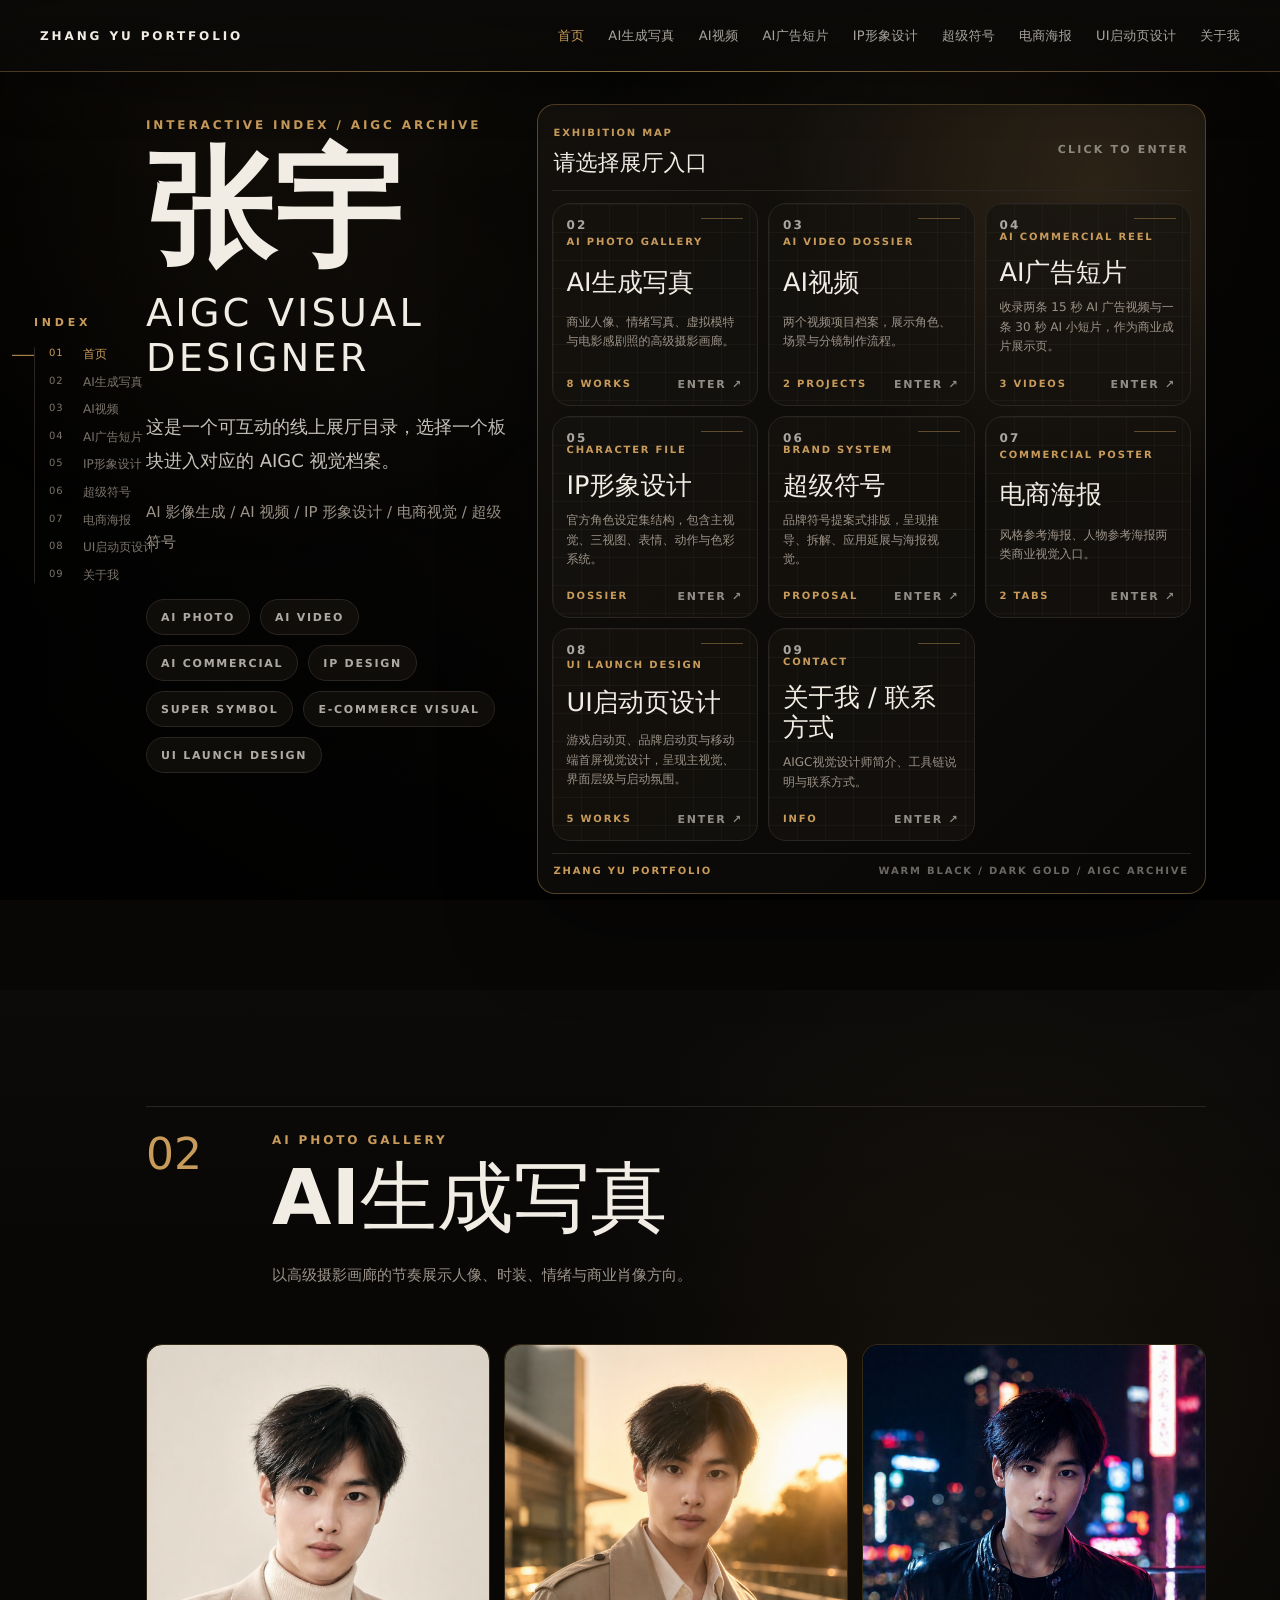
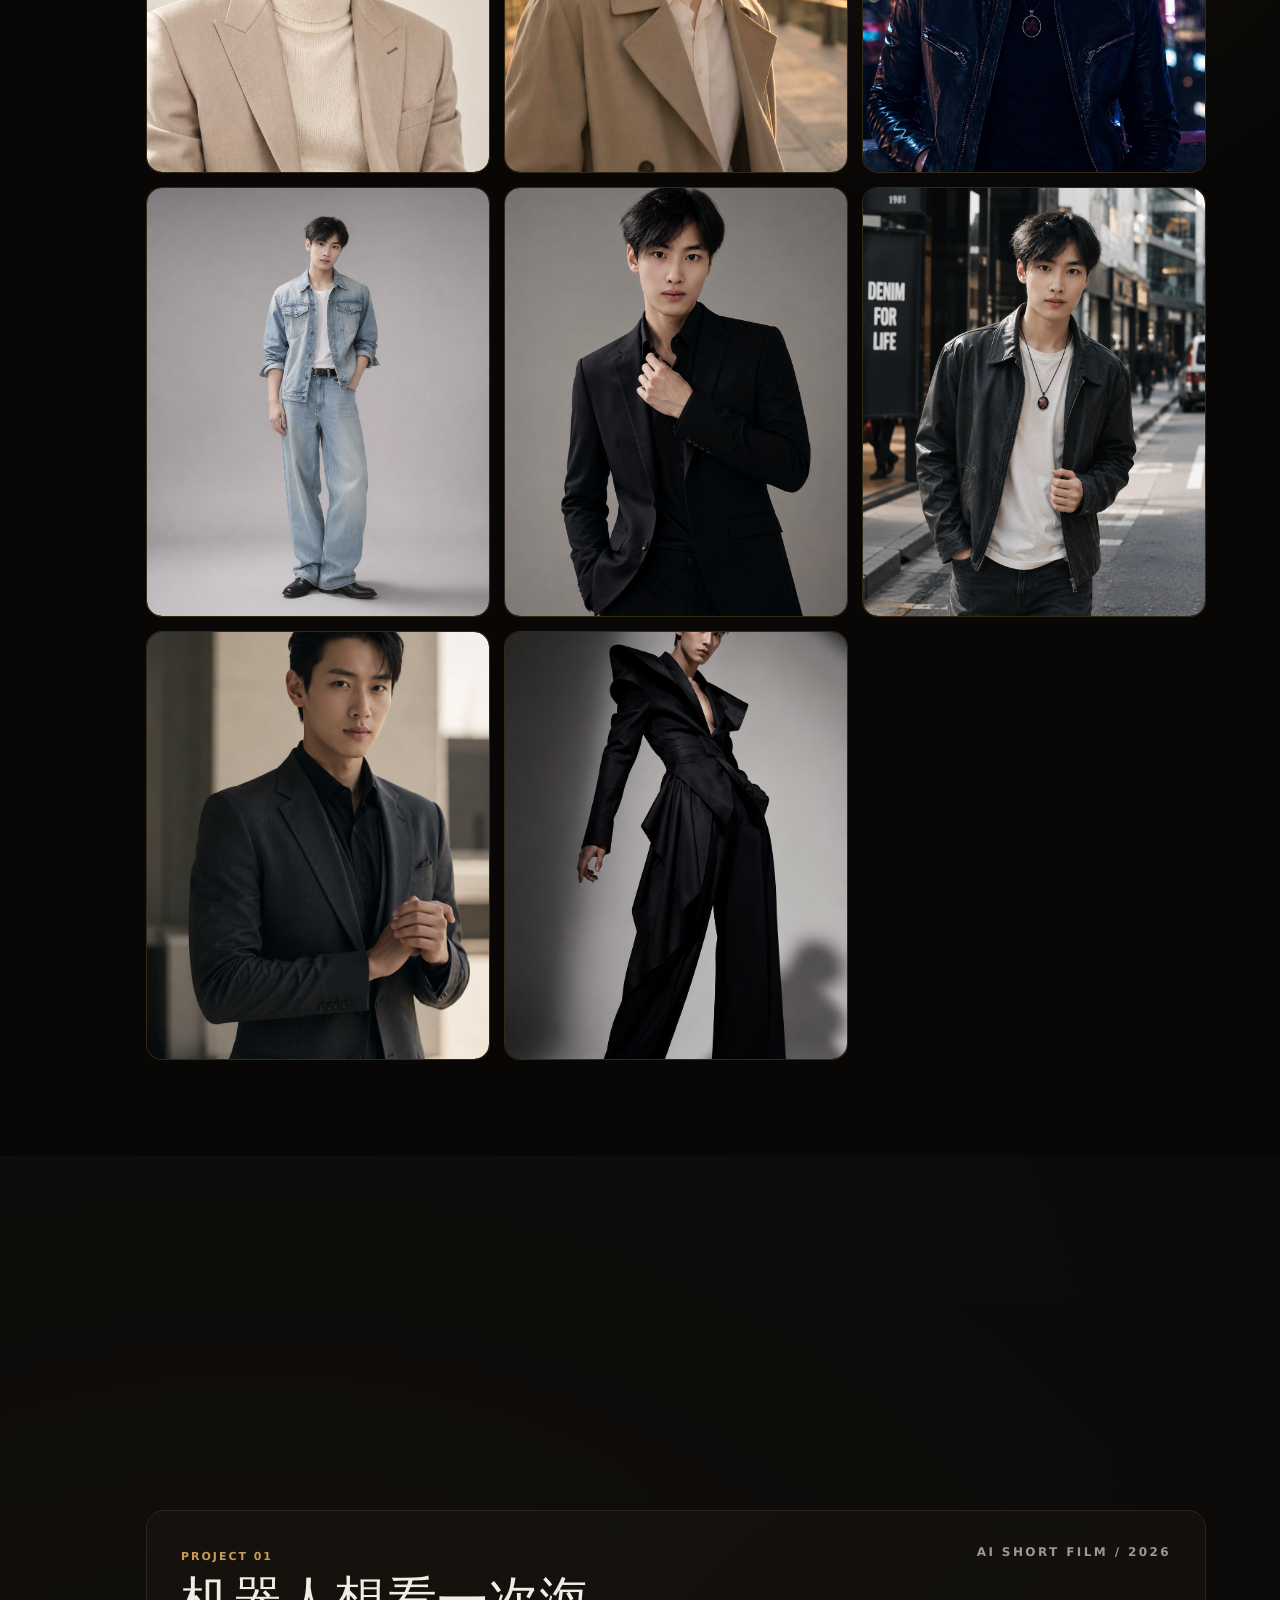
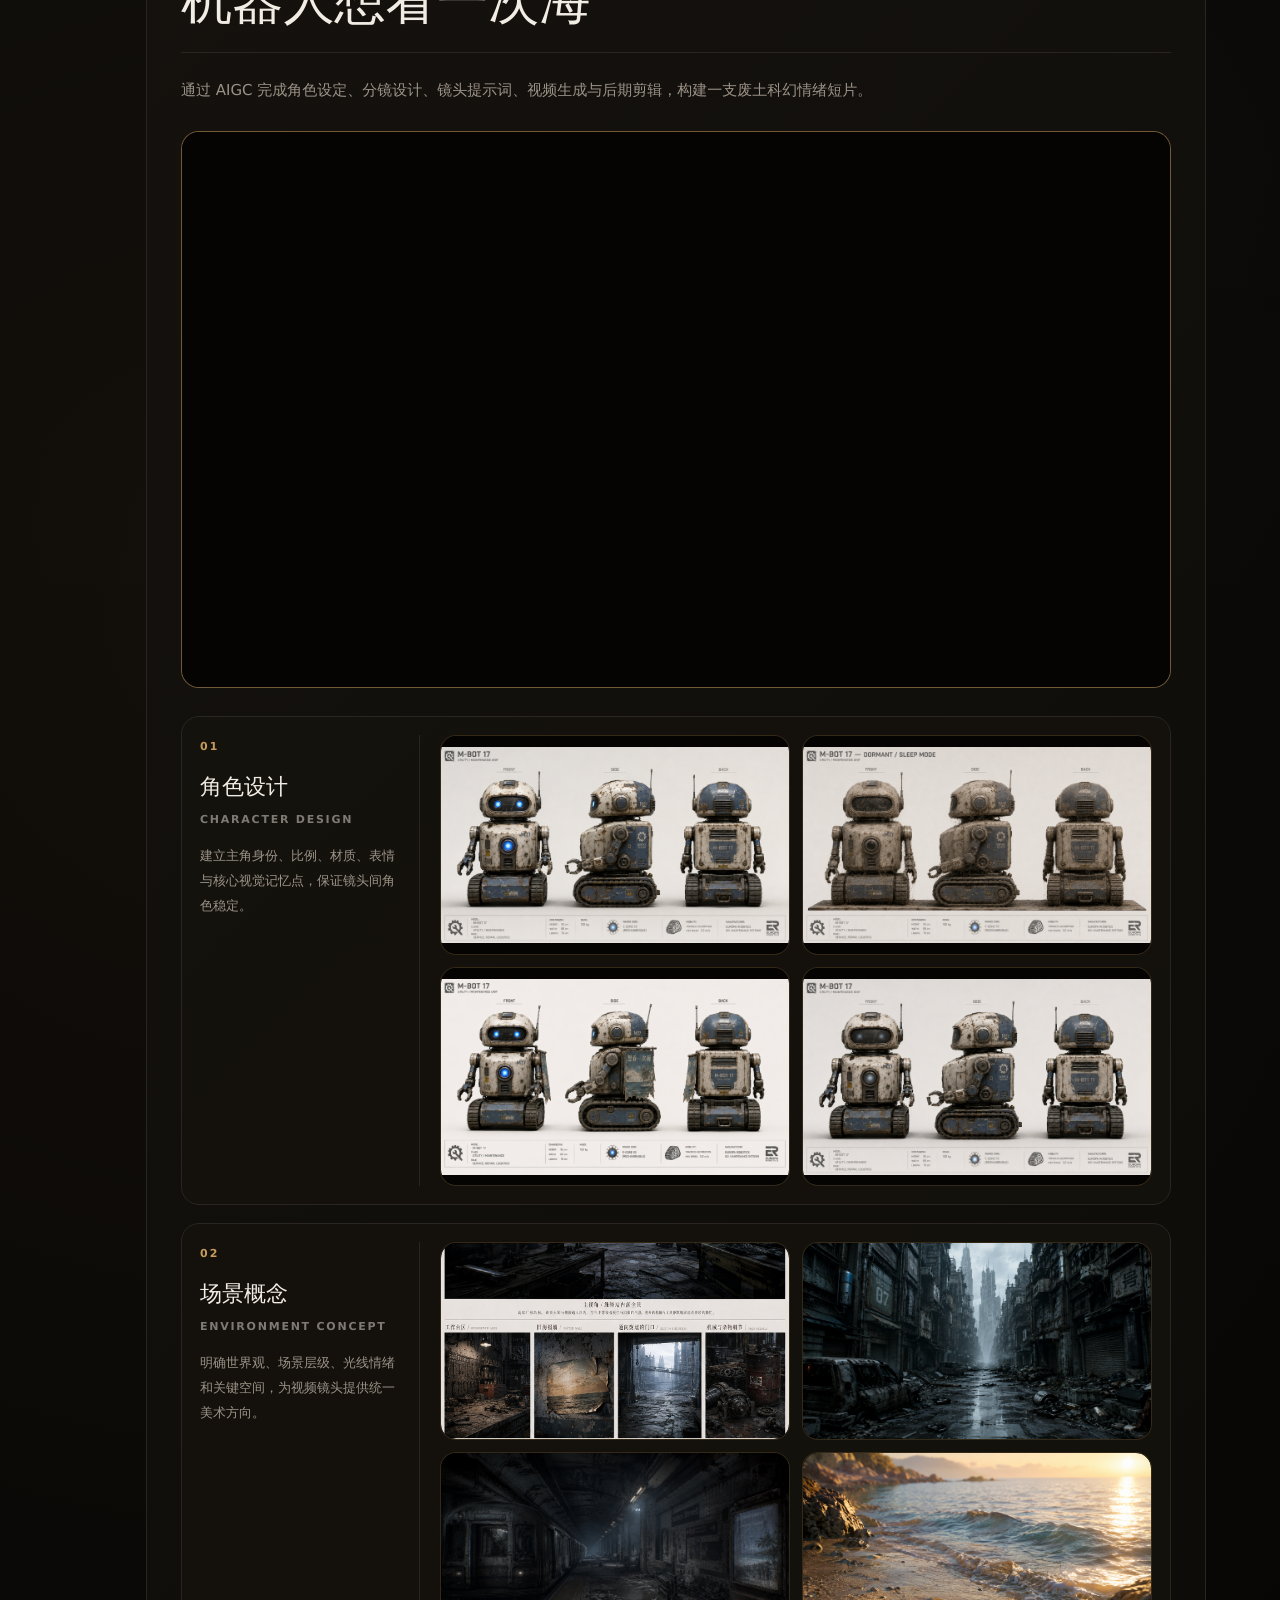
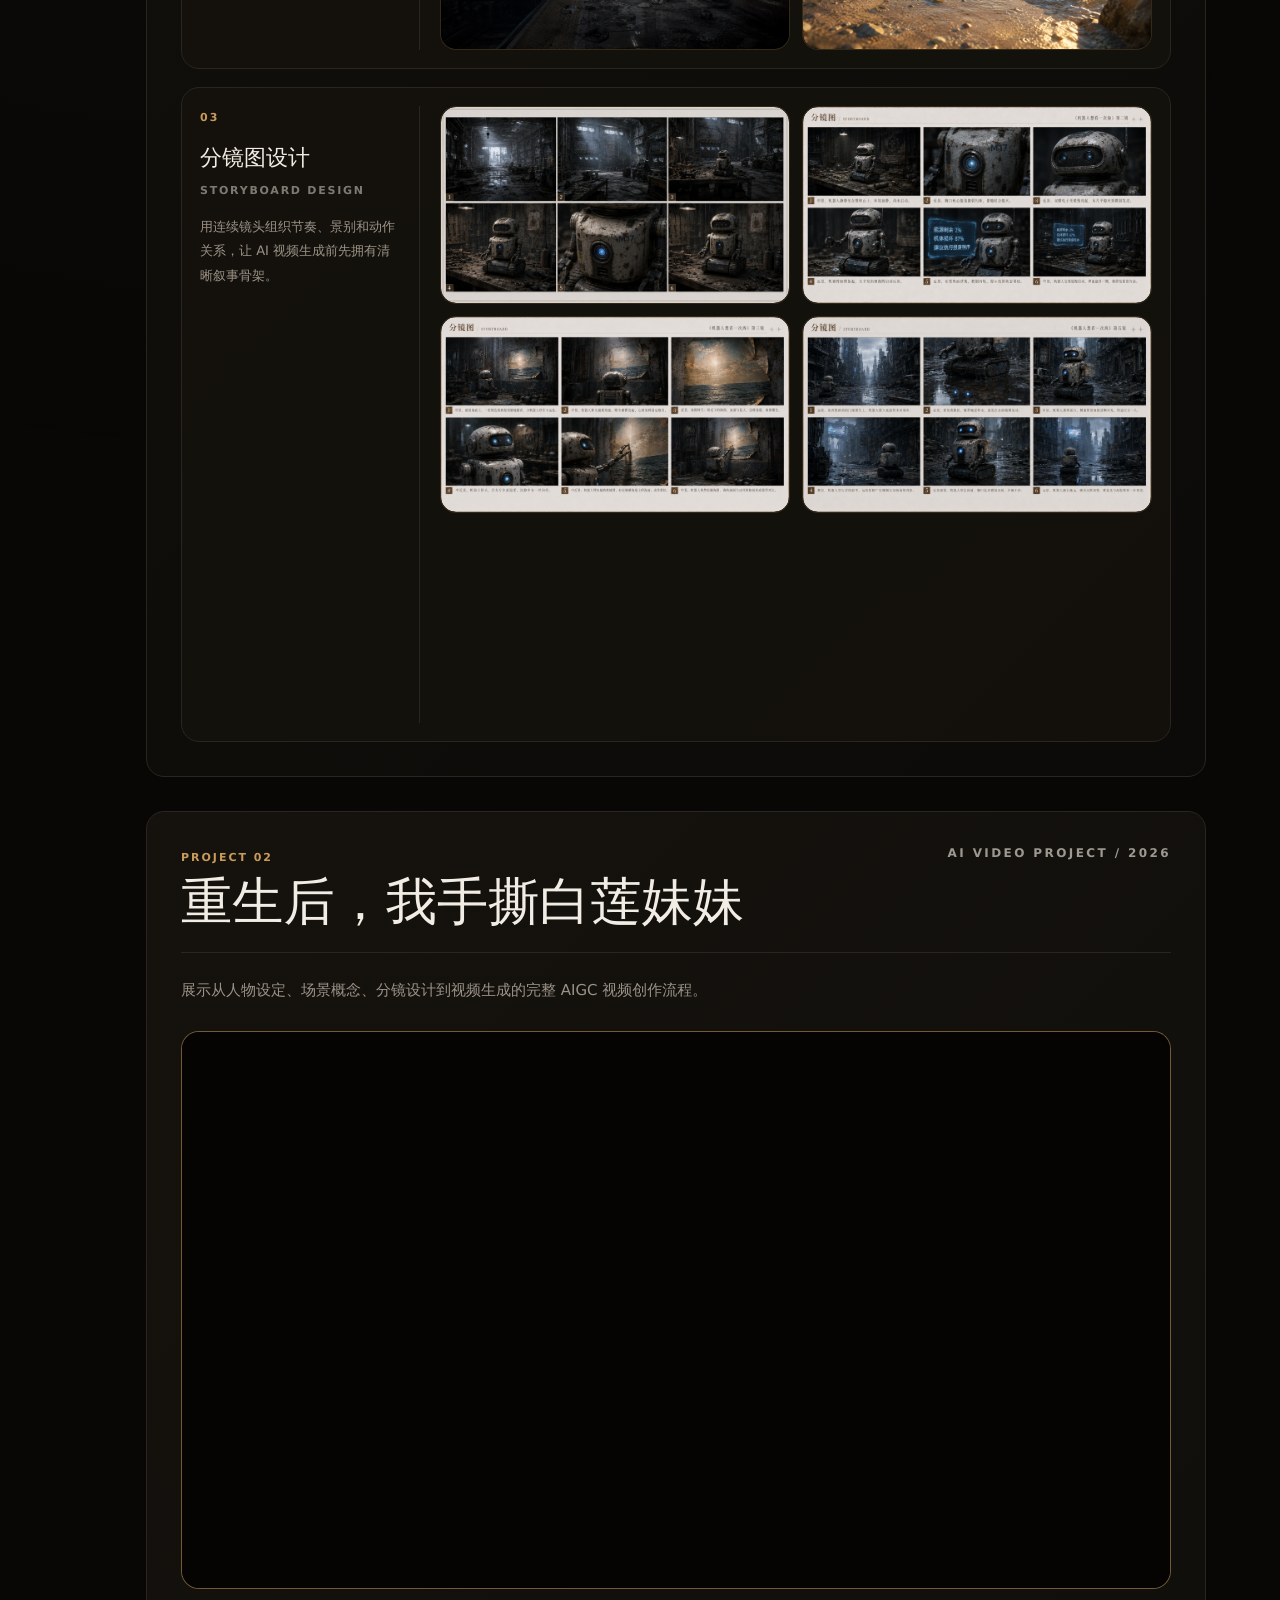
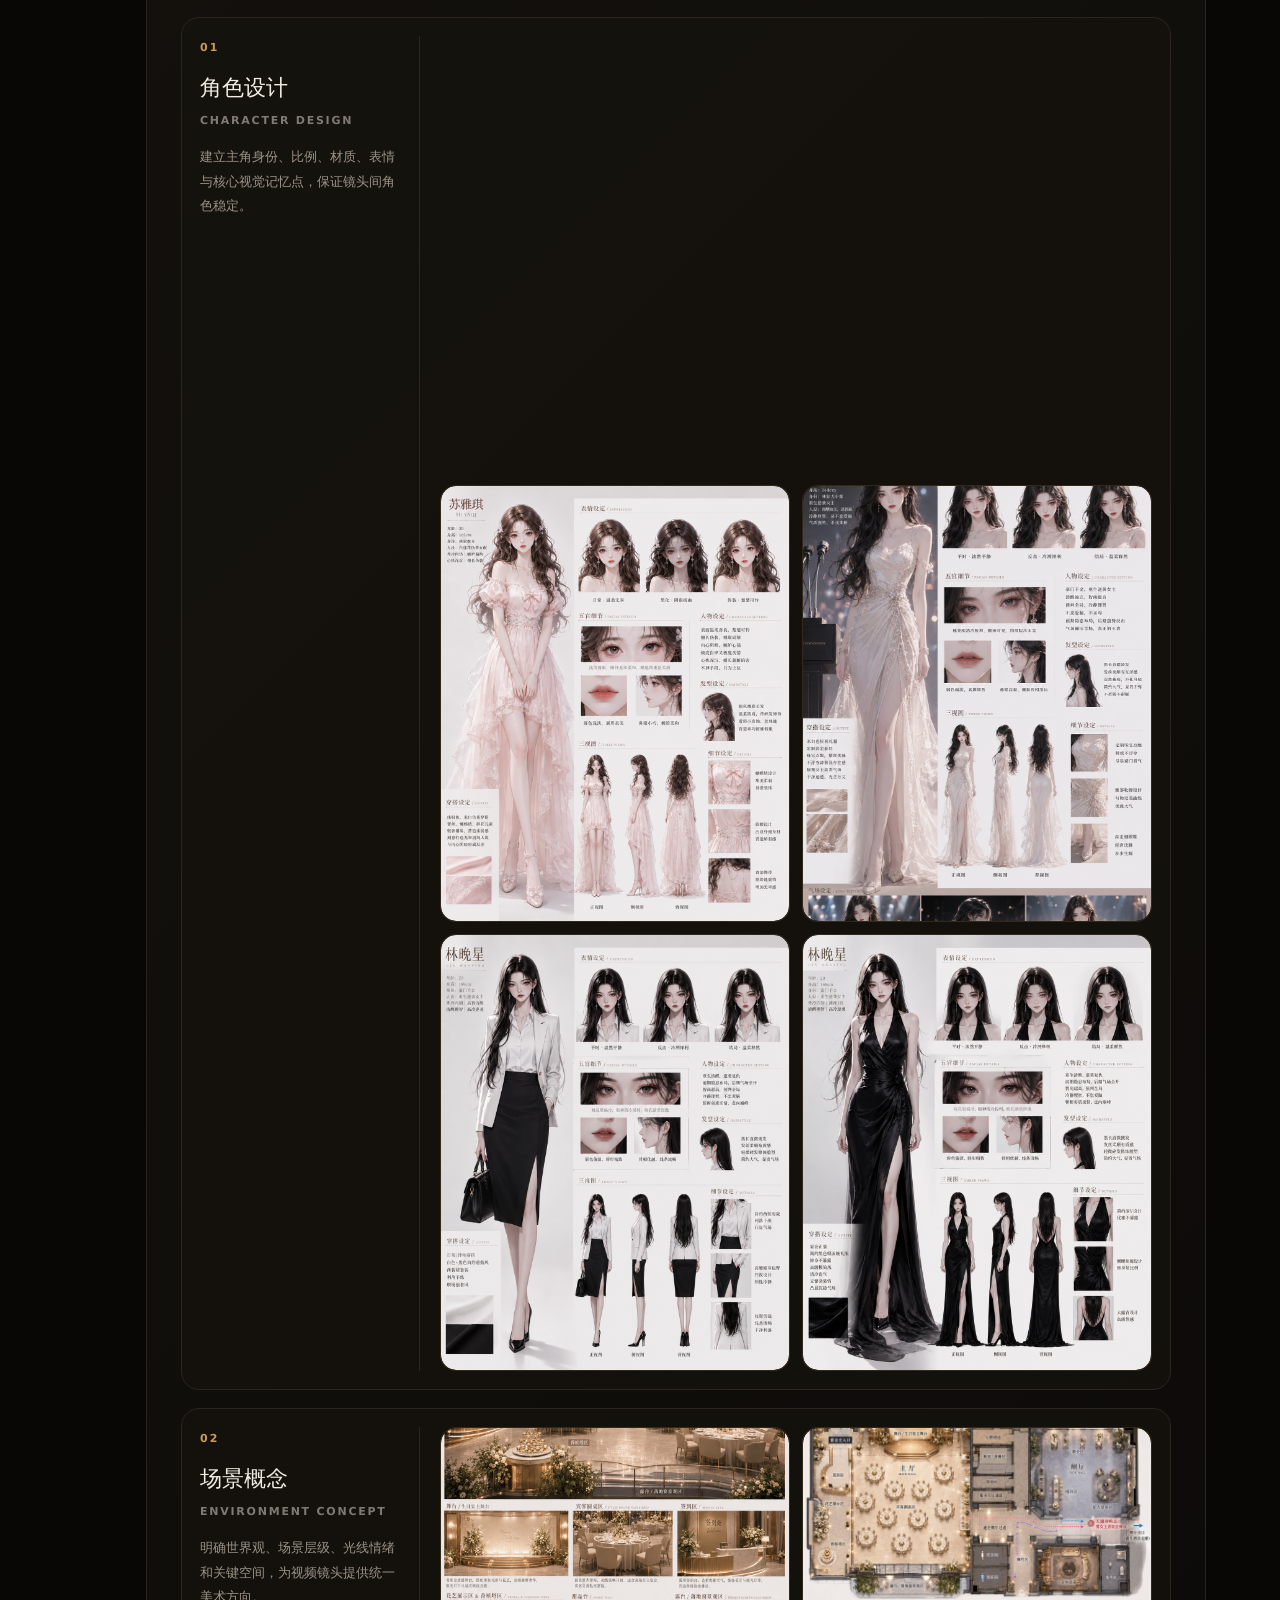
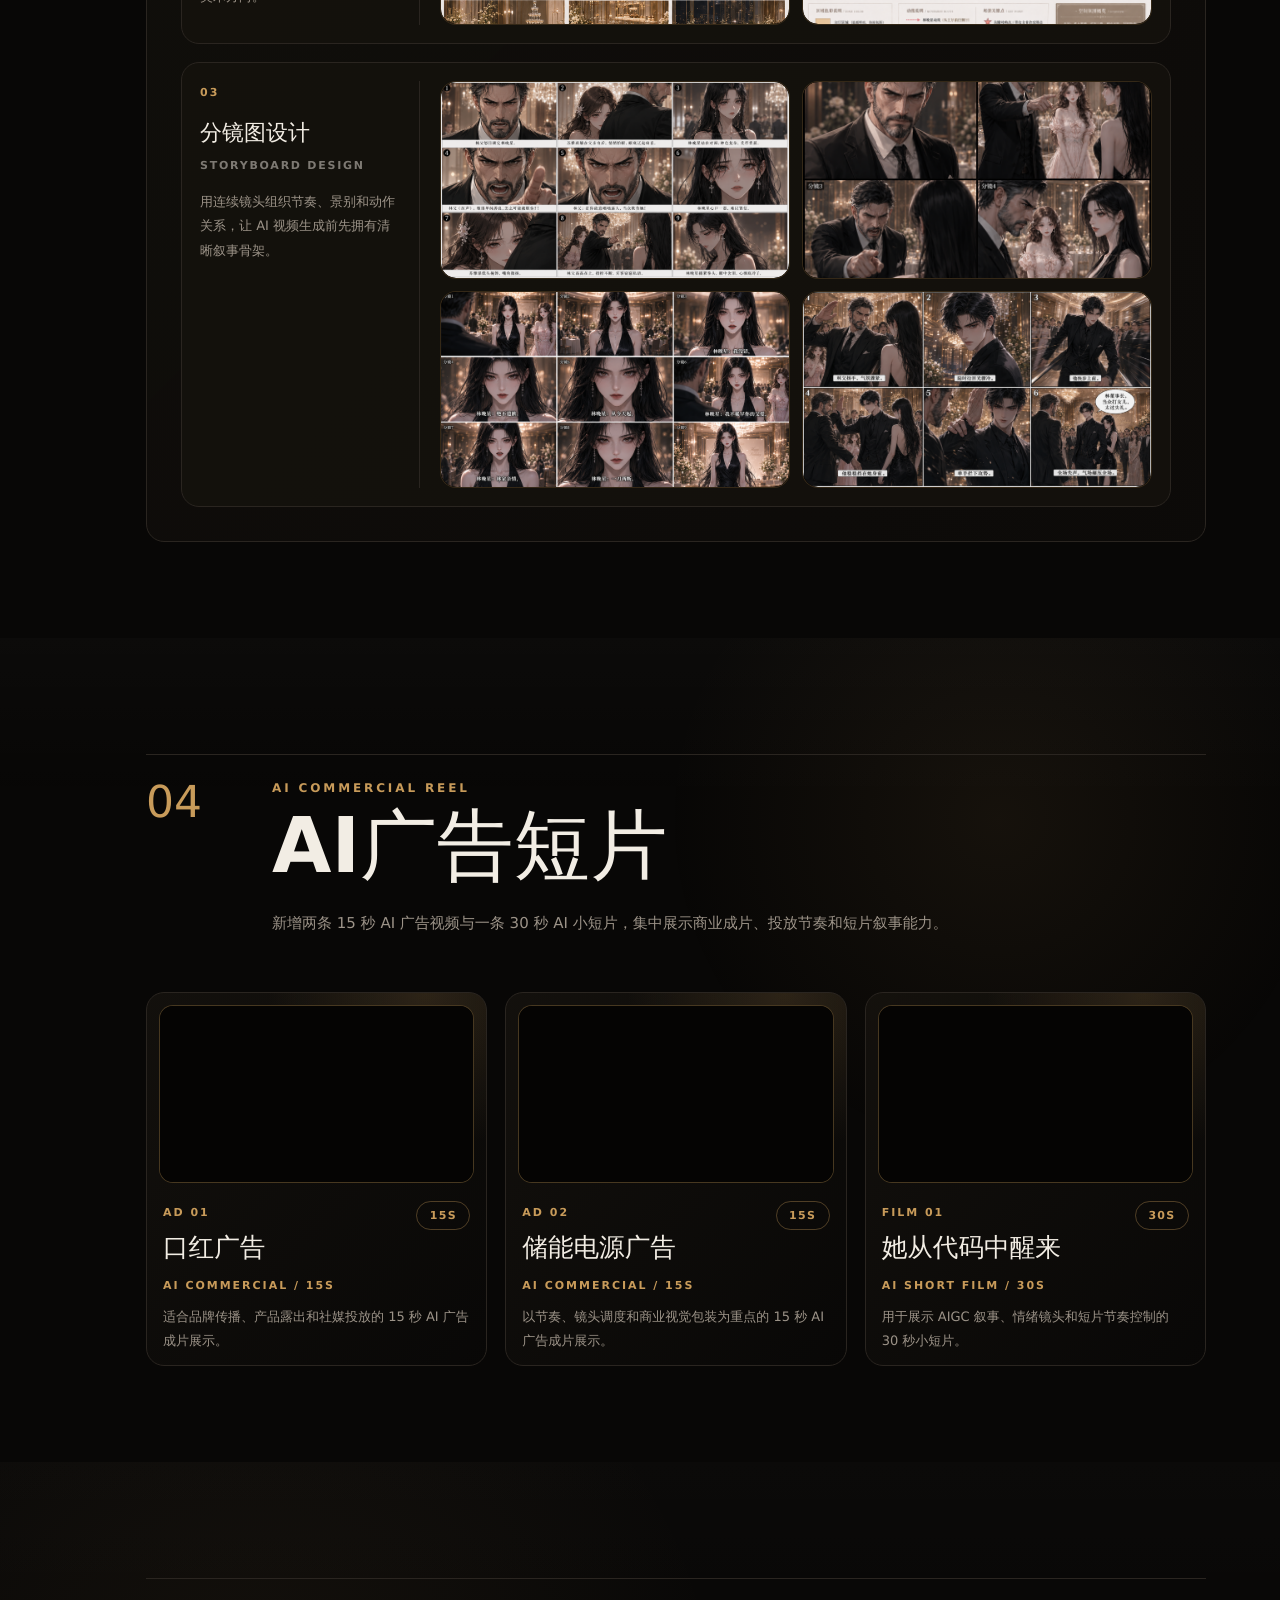
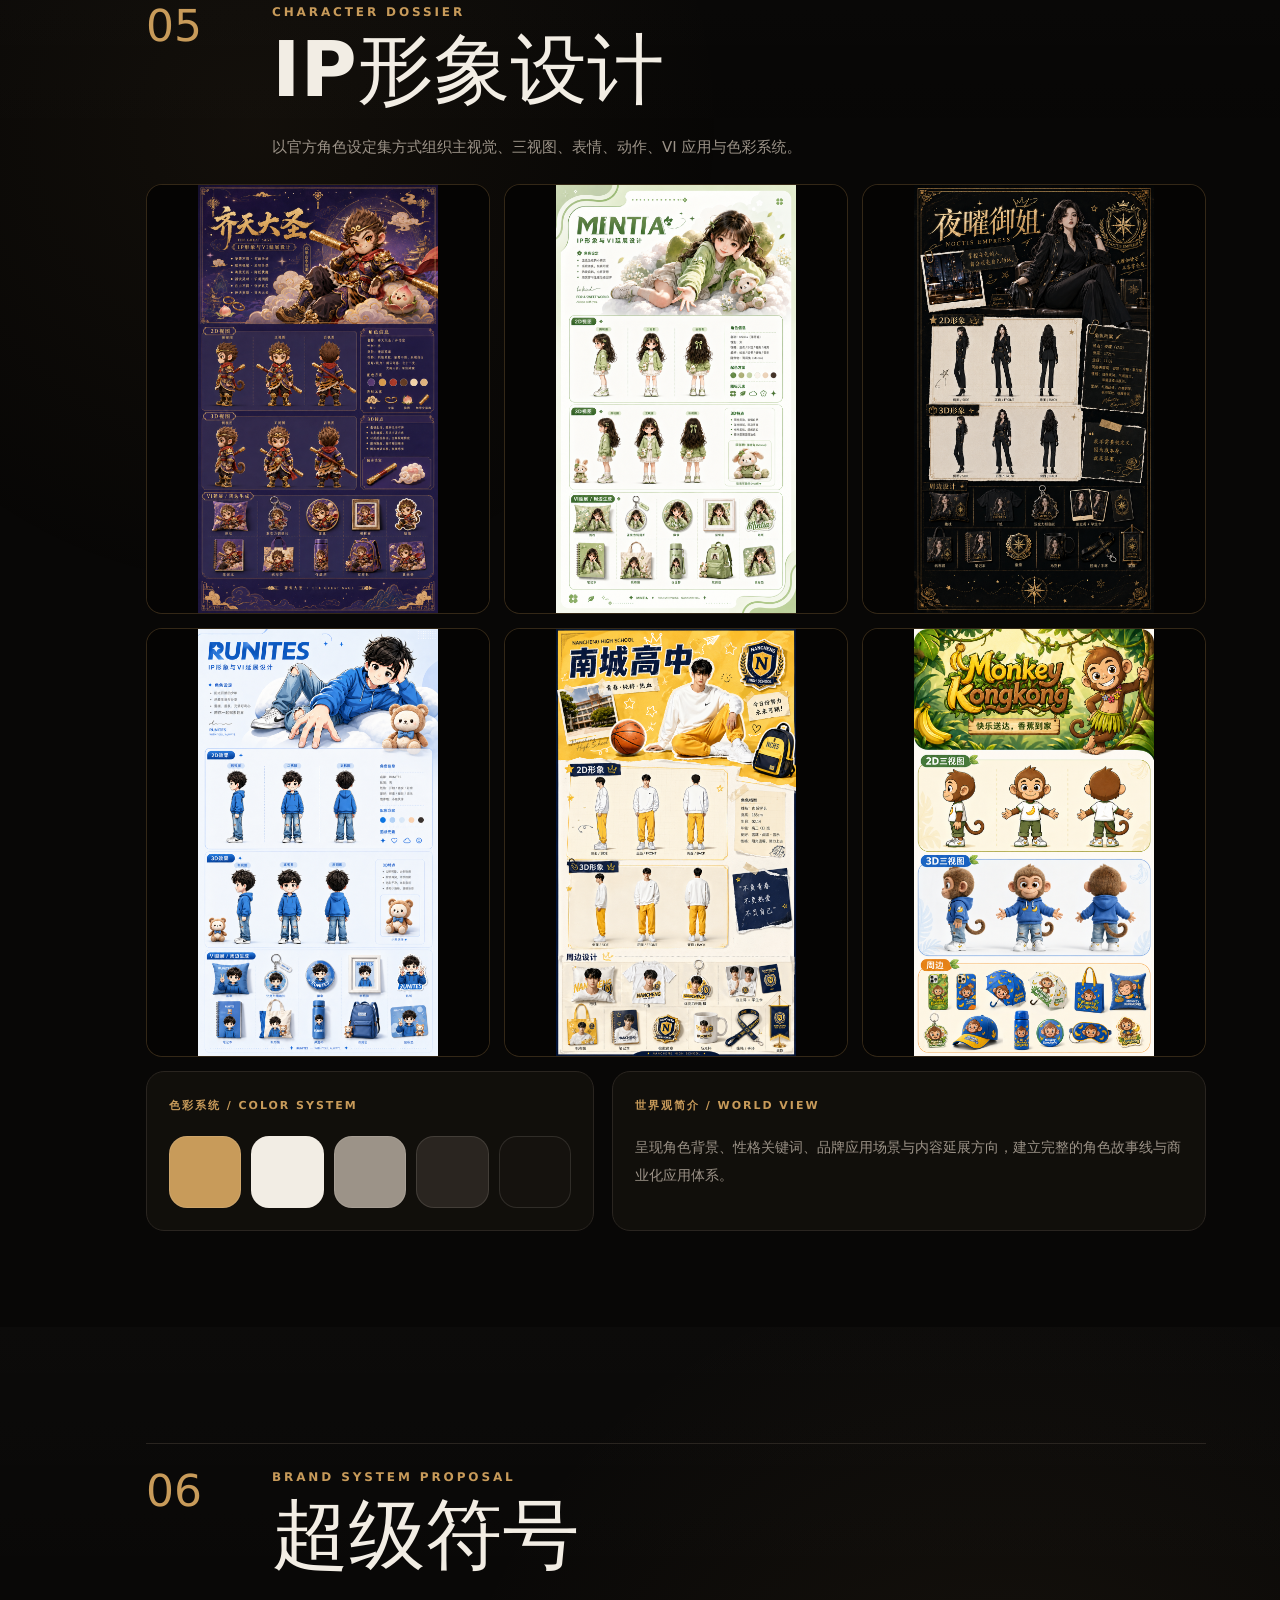
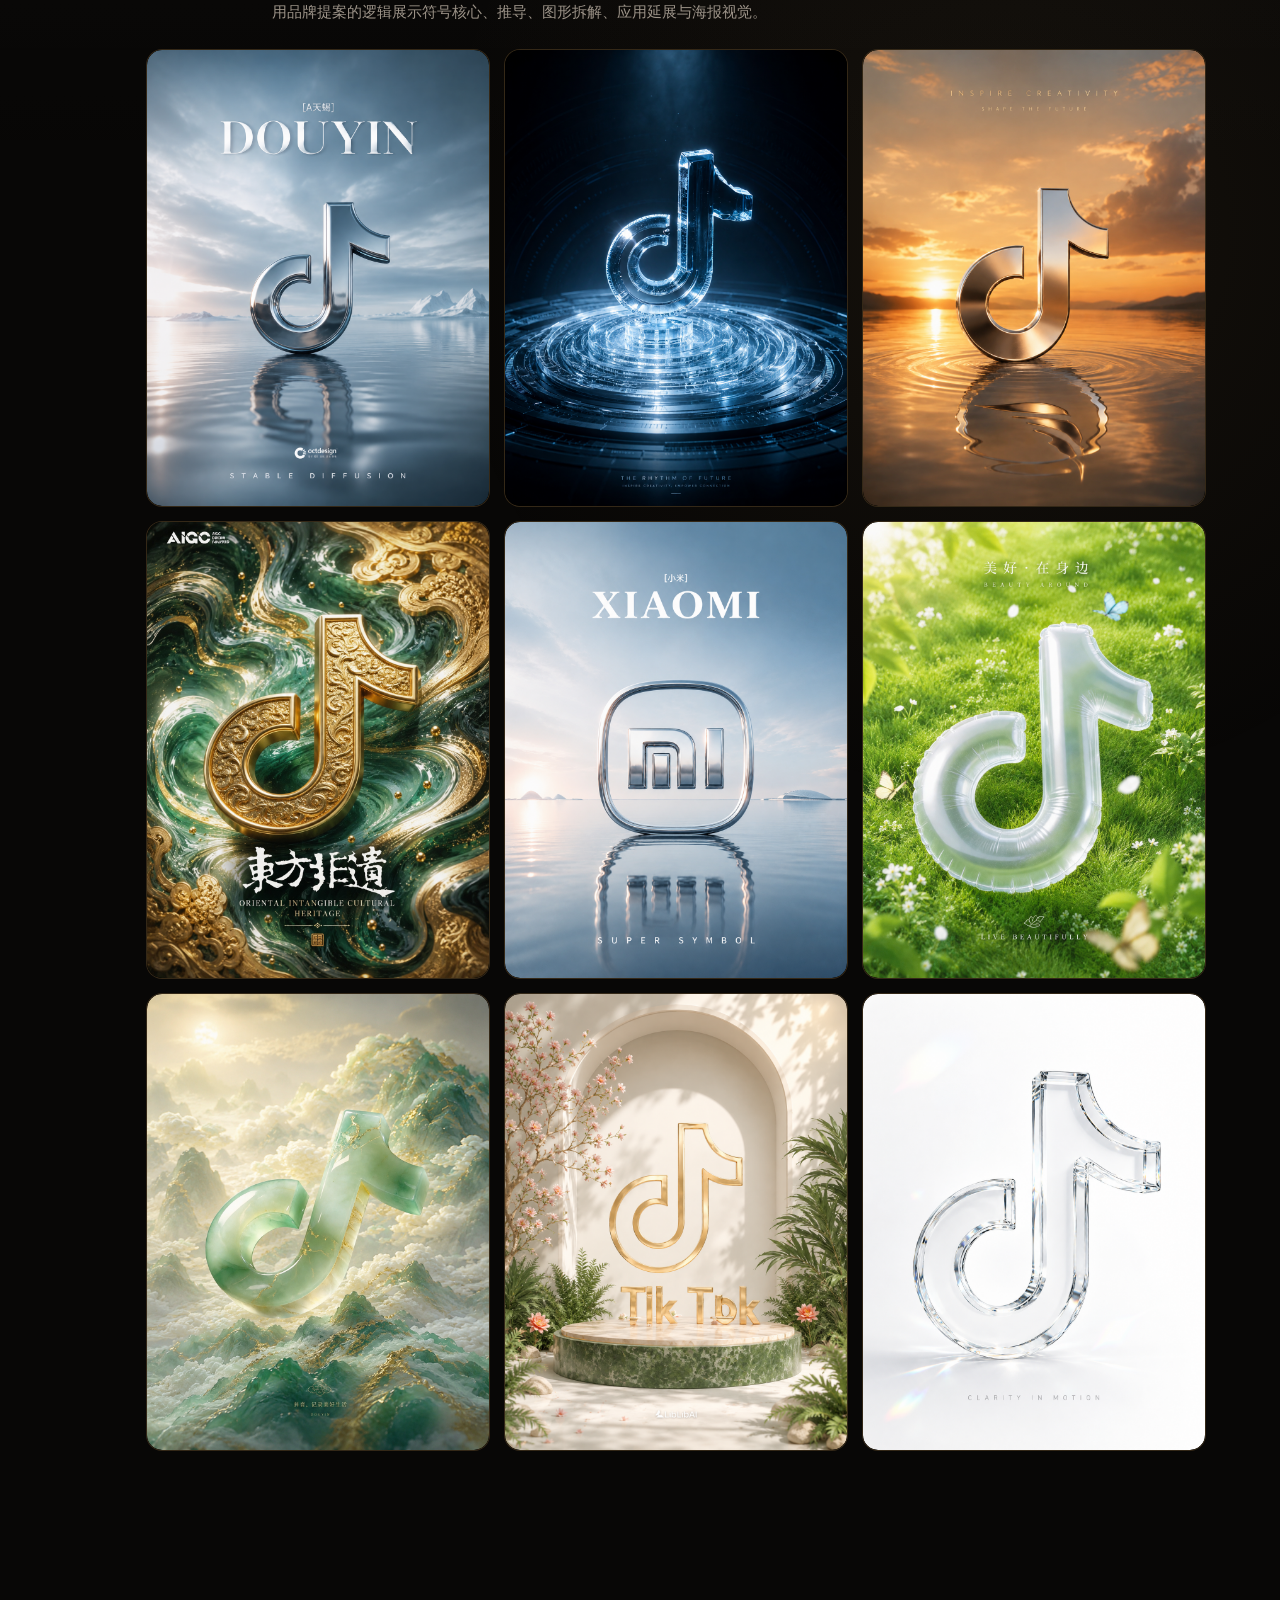
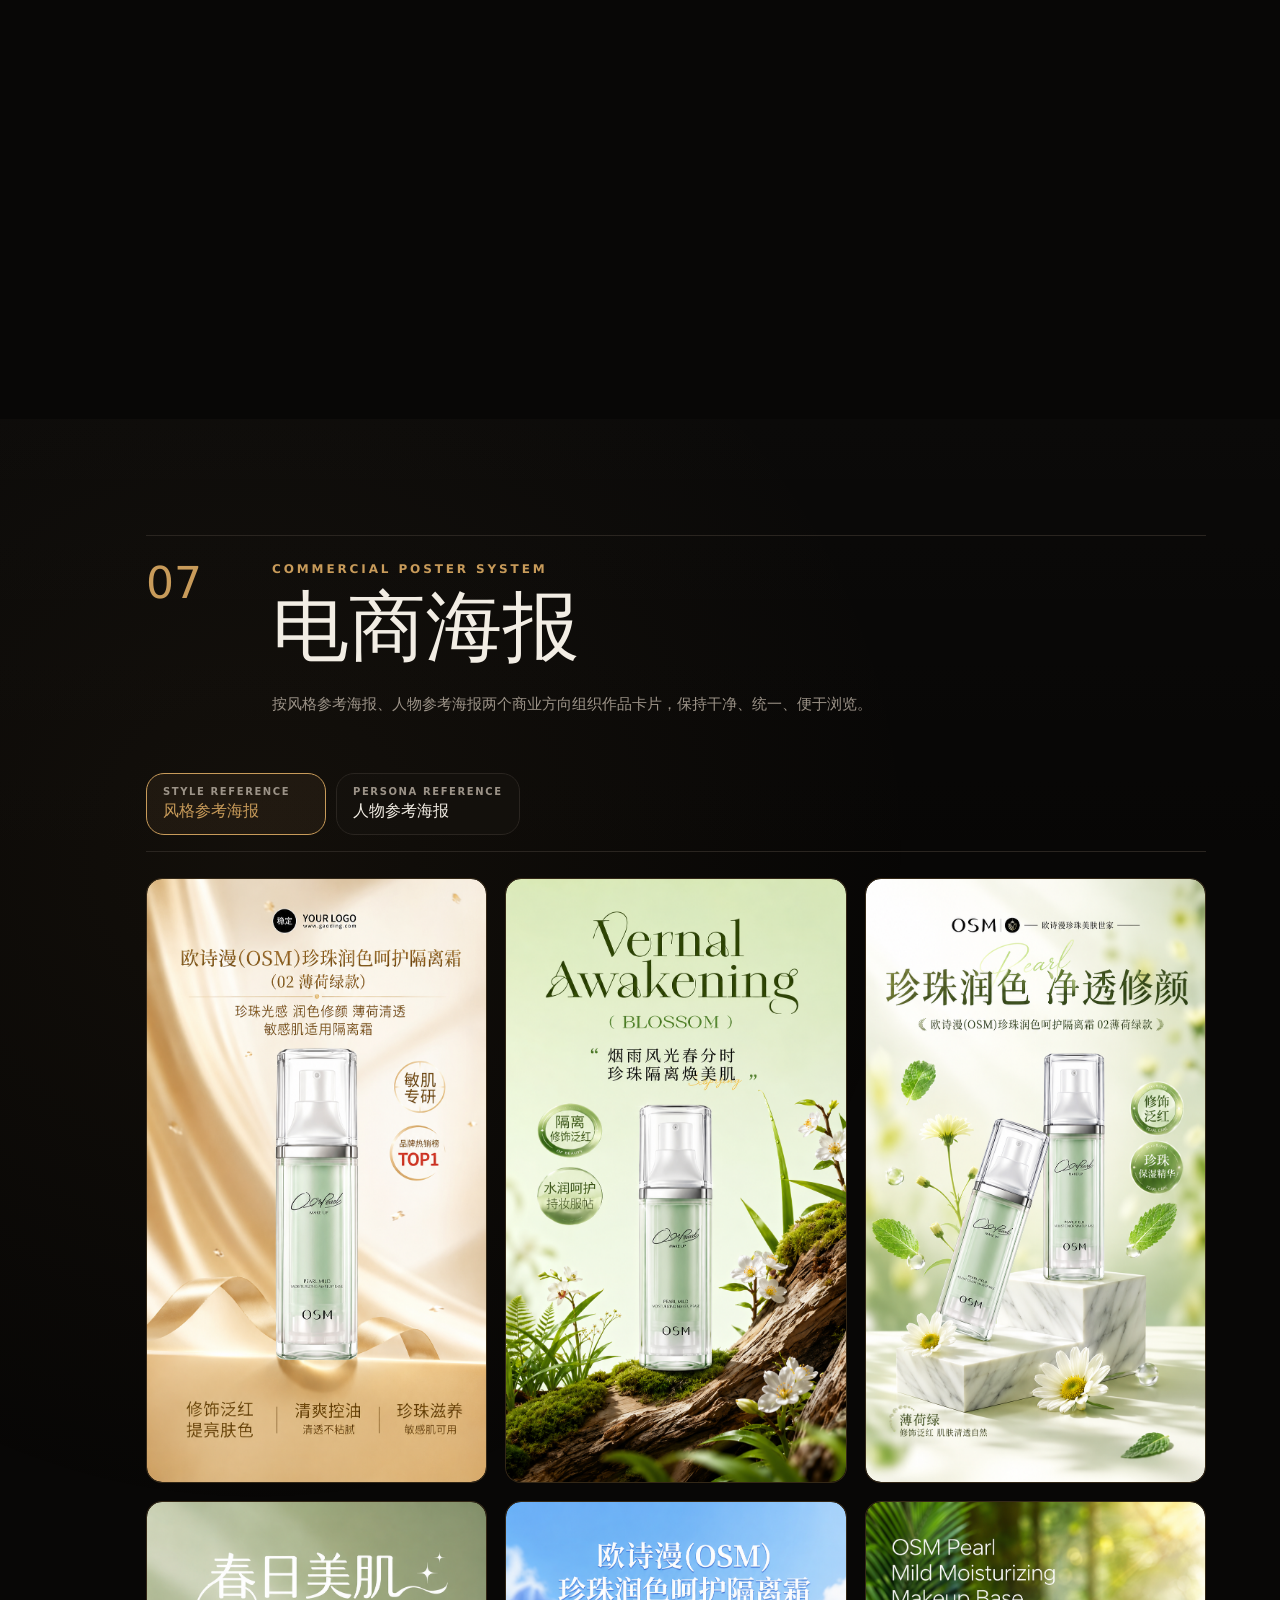
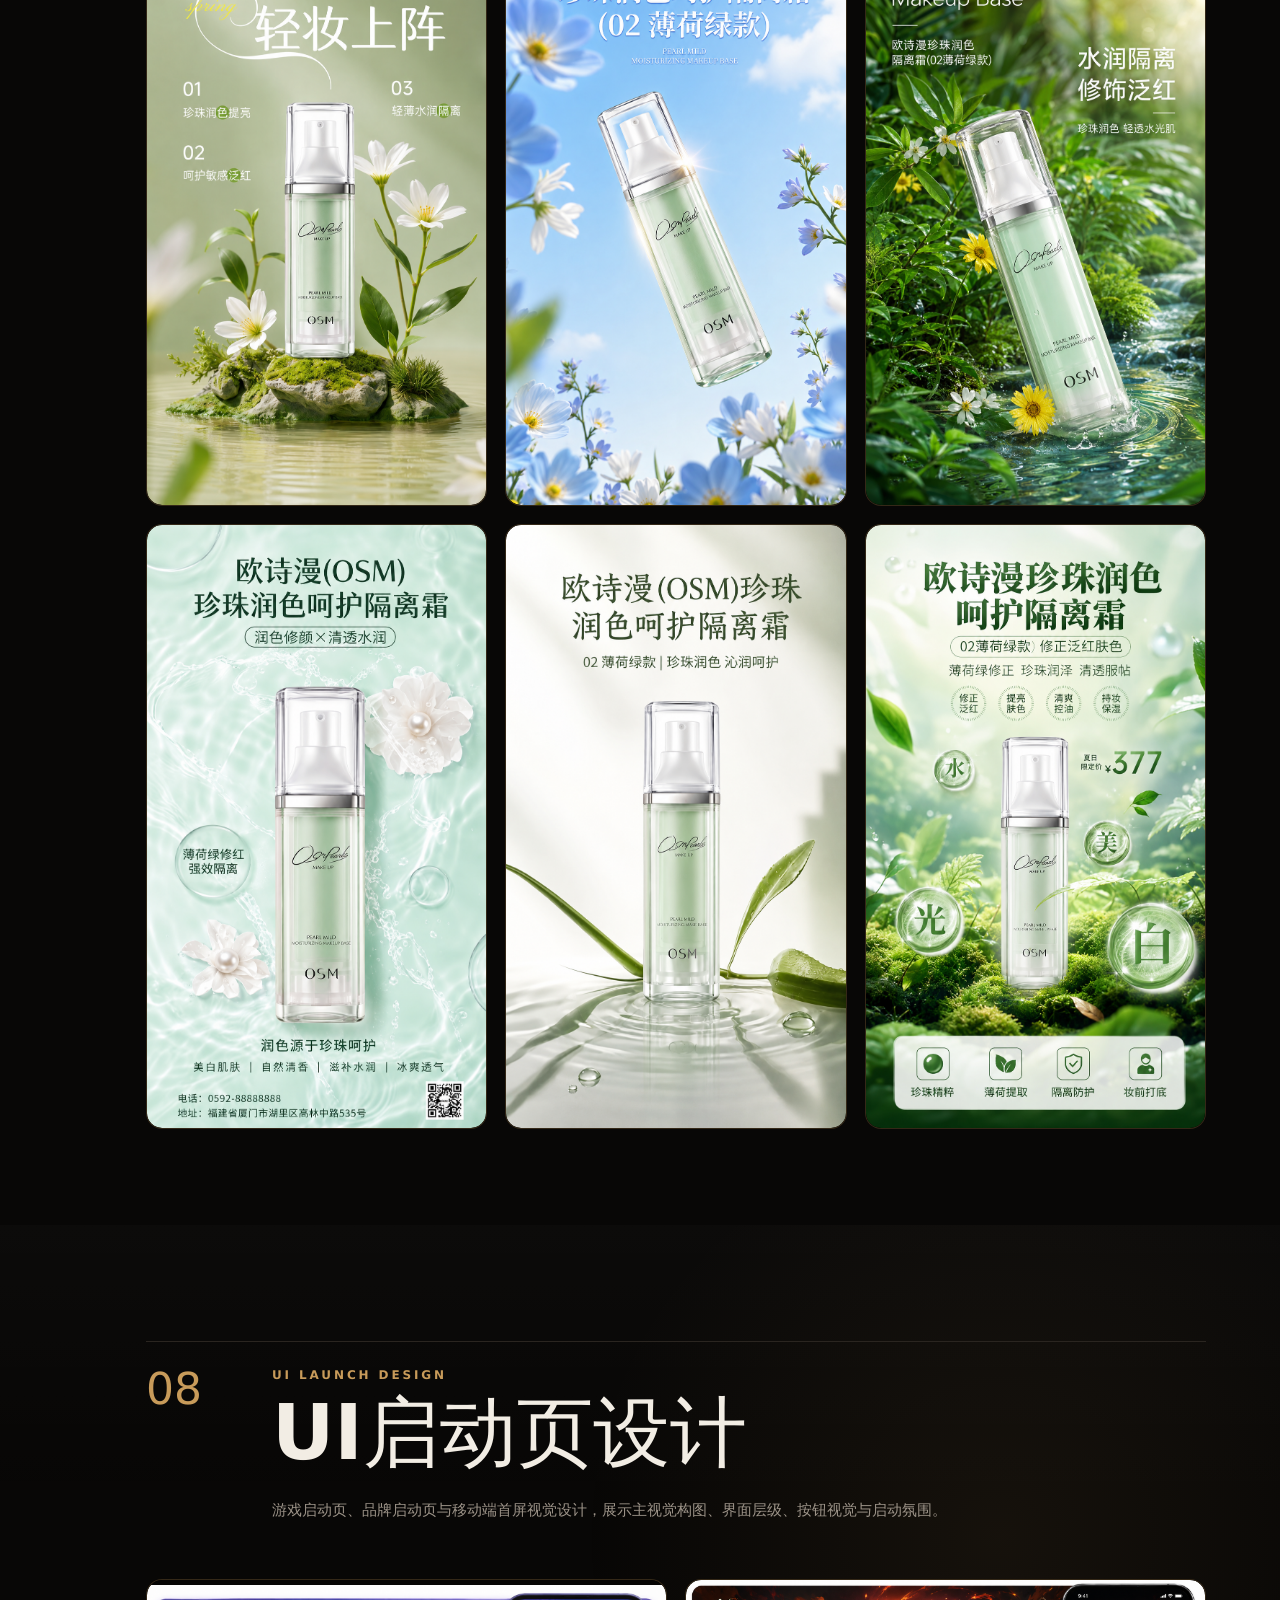
==== commit 52a3acff: "更新网站: 添加管理页面和功能优化" ====
--- a/index.html
+++ b/index.html
@@ -8,7 +8,7 @@
       content="张宇 AIGC 个人作品集网站高级视觉模板，占位展示 AI生成写真、AI视频、IP形象设计、超级符号、电商海报与联系方式。"
     />
     <title>ZHANG YU PORTFOLIO / AIGC视觉档案馆</title>
-    <link rel="stylesheet" href="styles.css?v=aigc-gallery-template-58" />
+    <link rel="stylesheet" href="styles.css?v=aigc-gallery-template-59" />
   </head>
   <body>
     <div class="site-background" aria-hidden="true">
@@ -33,6 +33,6 @@
 
     <main class="portfolio-page" id="portfolioRoot"></main>
 
-    <script src="script.js?v=aigc-gallery-template-58"></script>
+    <script src="script.js?v=aigc-gallery-template-59"></script>
   </body>
 </html>
--- a/styles.css
+++ b/styles.css
@@ -1044,6 +1044,11 @@
   grid-template-columns: repeat(3, minmax(0, 1fr));
 }
 
+.ui-launch-grid {
+  grid-template-columns: repeat(6, minmax(0, 1fr));
+  gap: 18px;
+}
+
 .masonry-work-card {
   display: block;
   overflow: hidden;
@@ -1089,6 +1094,30 @@
 
 .uploaded-masonry-process .masonry-work-card .uploaded-work-frame {
   aspect-ratio: 16 / 9;
+}
+
+.ui-launch-card.is-wide {
+  grid-column: span 3;
+}
+
+.ui-launch-card.is-portrait {
+  grid-column: span 2;
+}
+
+.ui-launch-card.is-wide-3x2 .uploaded-work-frame {
+  aspect-ratio: 3 / 2;
+}
+
+.ui-launch-card.is-wide-16x9 .uploaded-work-frame {
+  aspect-ratio: 16 / 9;
+}
+
+.ui-launch-card.is-portrait .uploaded-work-frame {
+  aspect-ratio: 9 / 16;
+}
+
+.ui-launch-card .uploaded-image {
+  object-fit: contain;
 }
 
 .character-materials.uploaded-masonry-process .masonry-work-card .uploaded-work-frame {
@@ -2269,9 +2298,15 @@
   .uploaded-masonry-photo,
   .uploaded-masonry-ip,
   .uploaded-masonry-symbol,
-  .uploaded-masonry-ecommerce {
+  .uploaded-masonry-ecommerce,
+  .ui-launch-grid {
     grid-template-columns: repeat(2, minmax(0, 1fr));
     gap: 12px;
+  }
+
+  .ui-launch-card.is-wide,
+  .ui-launch-card.is-portrait {
+    grid-column: span 1;
   }
 
   .uploaded-masonry-process {
@@ -2360,7 +2395,8 @@
   .uploaded-masonry-ip,
   .uploaded-masonry-symbol,
   .uploaded-masonry-ecommerce,
-  .uploaded-masonry-process {
+  .uploaded-masonry-process,
+  .ui-launch-grid {
     grid-template-columns: 1fr;
   }
 
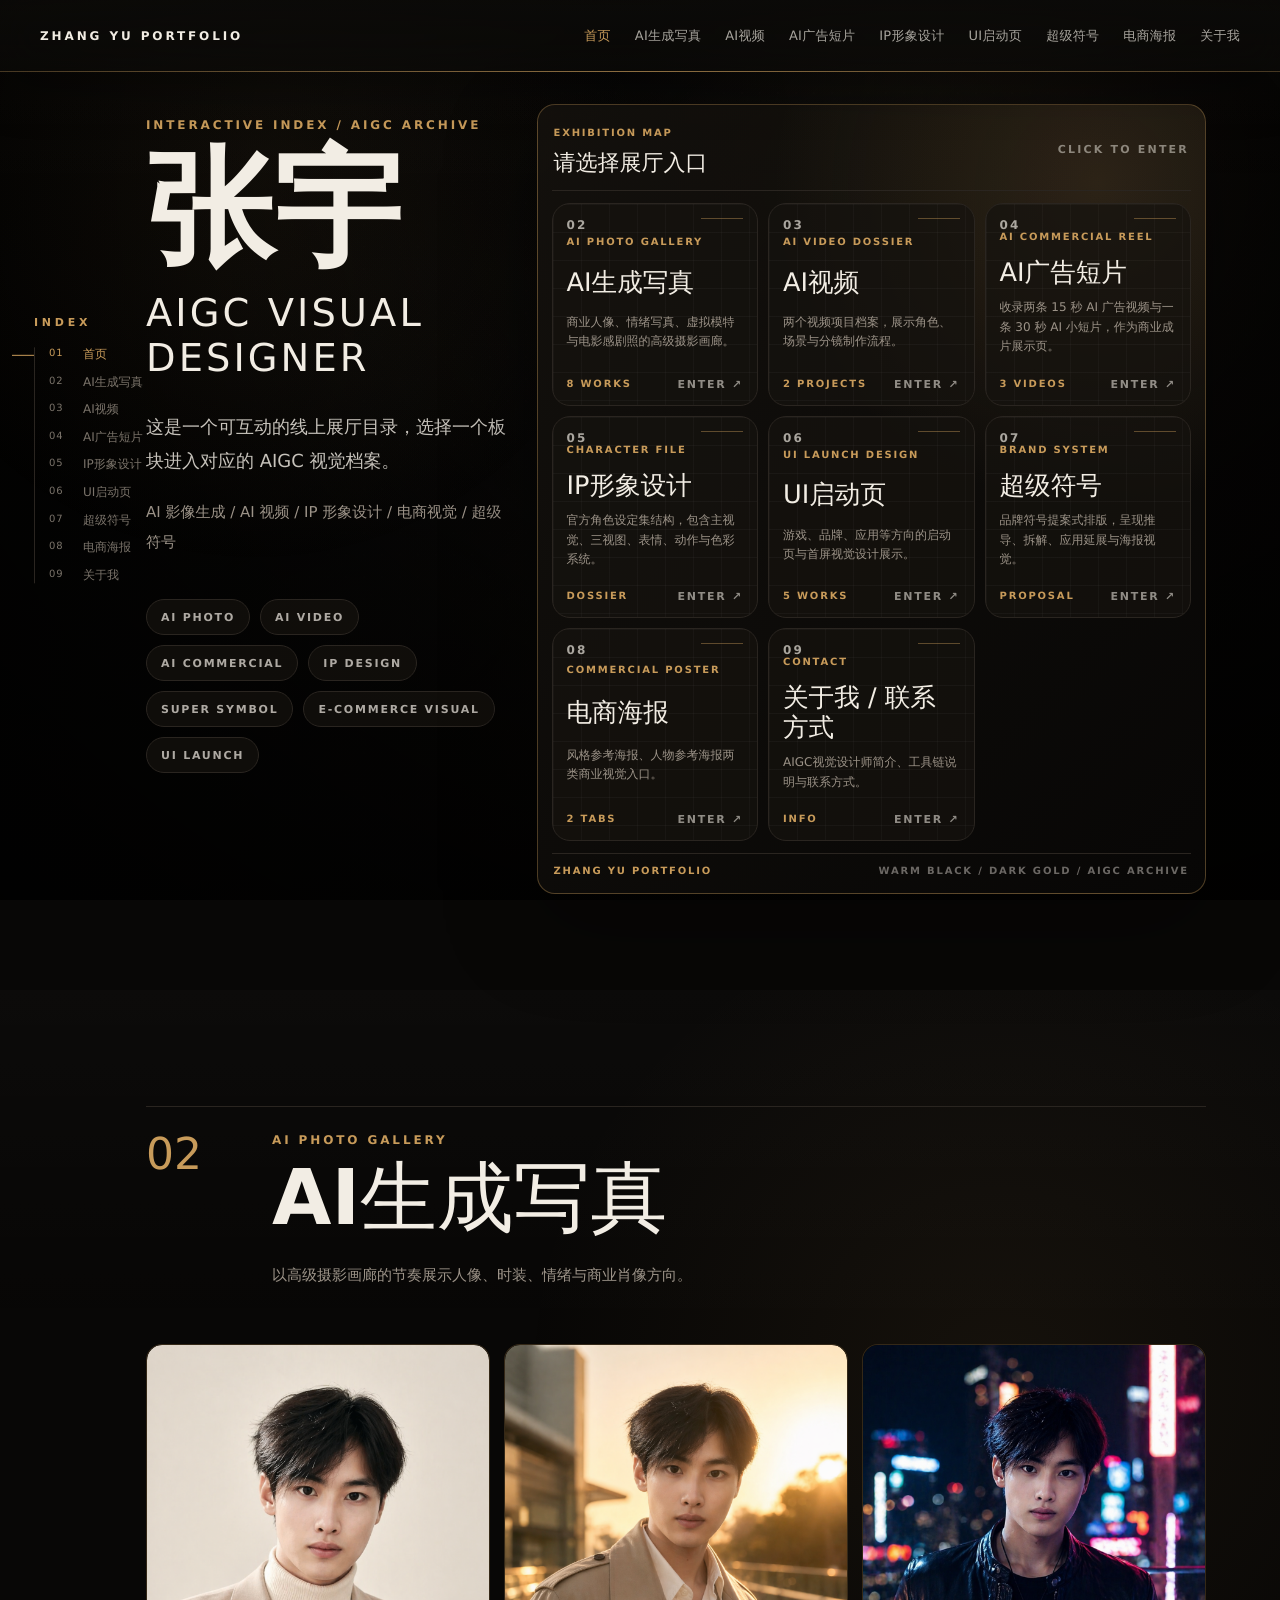
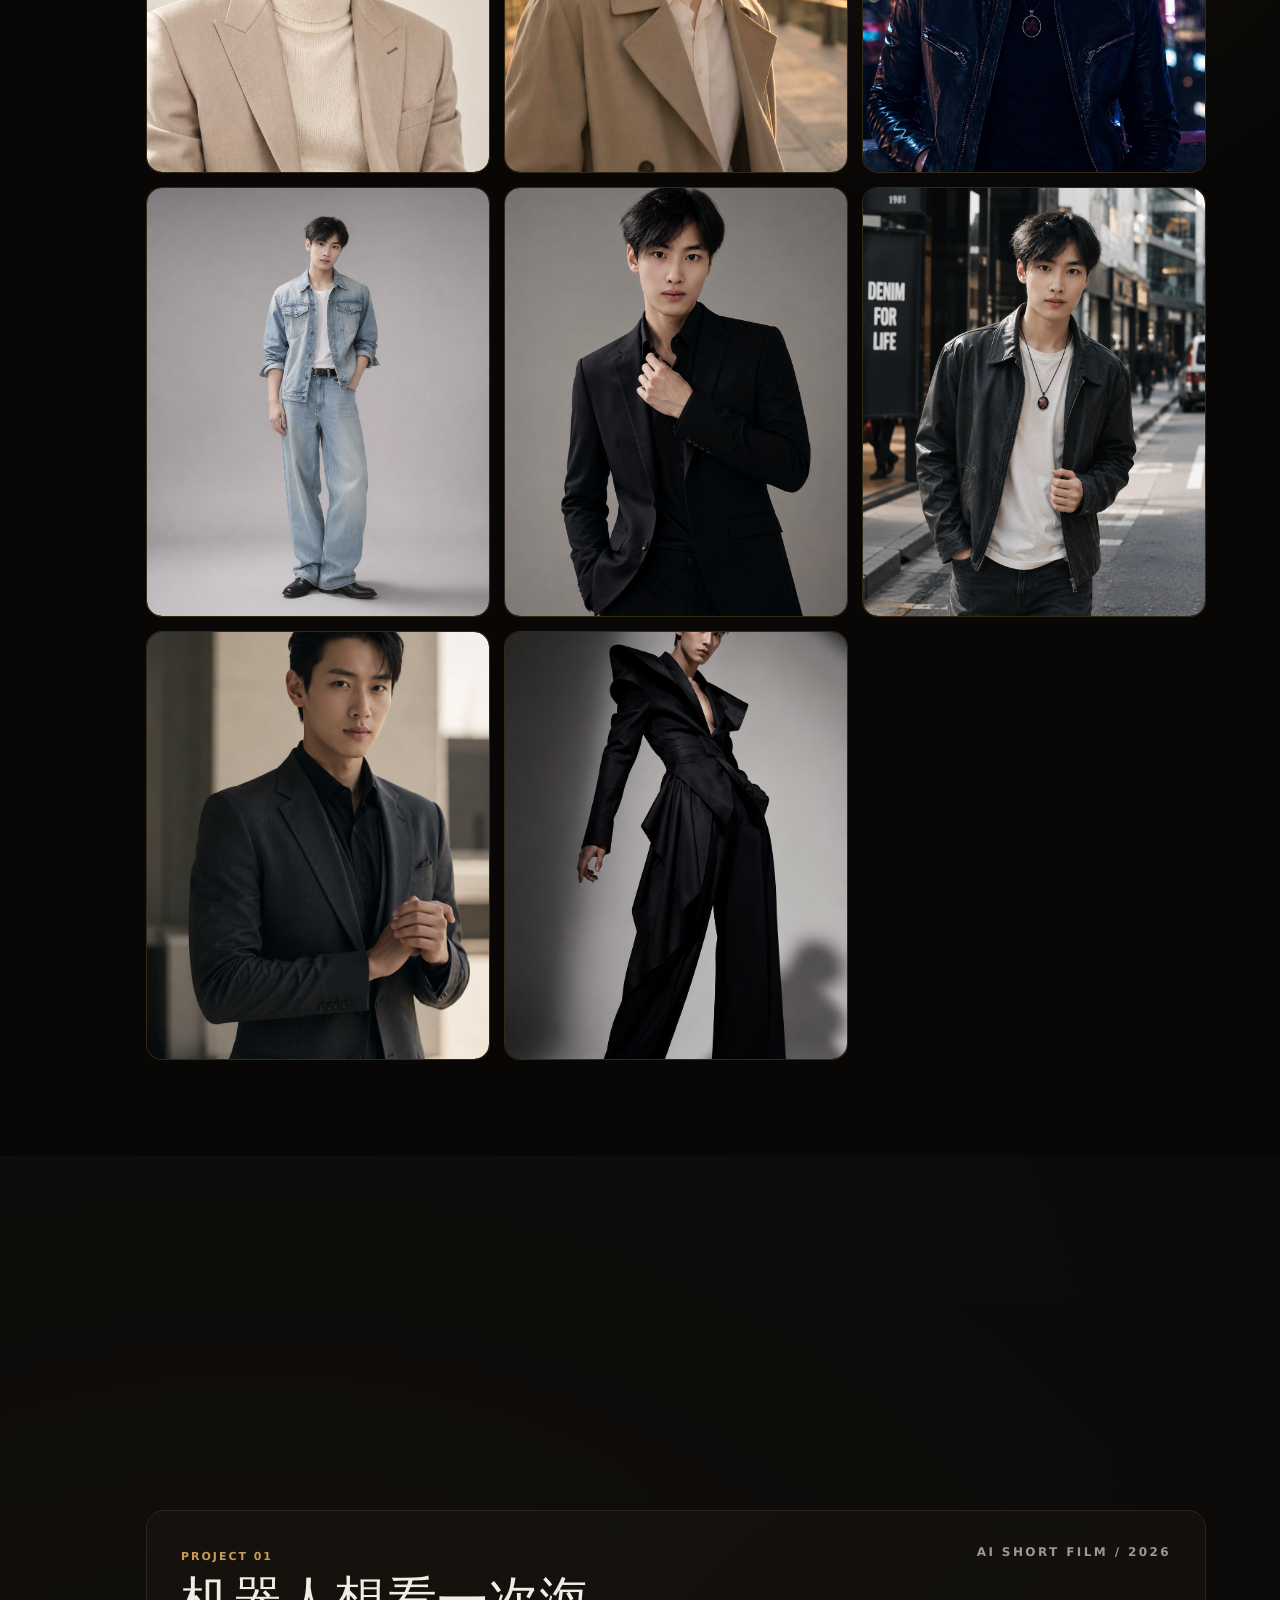
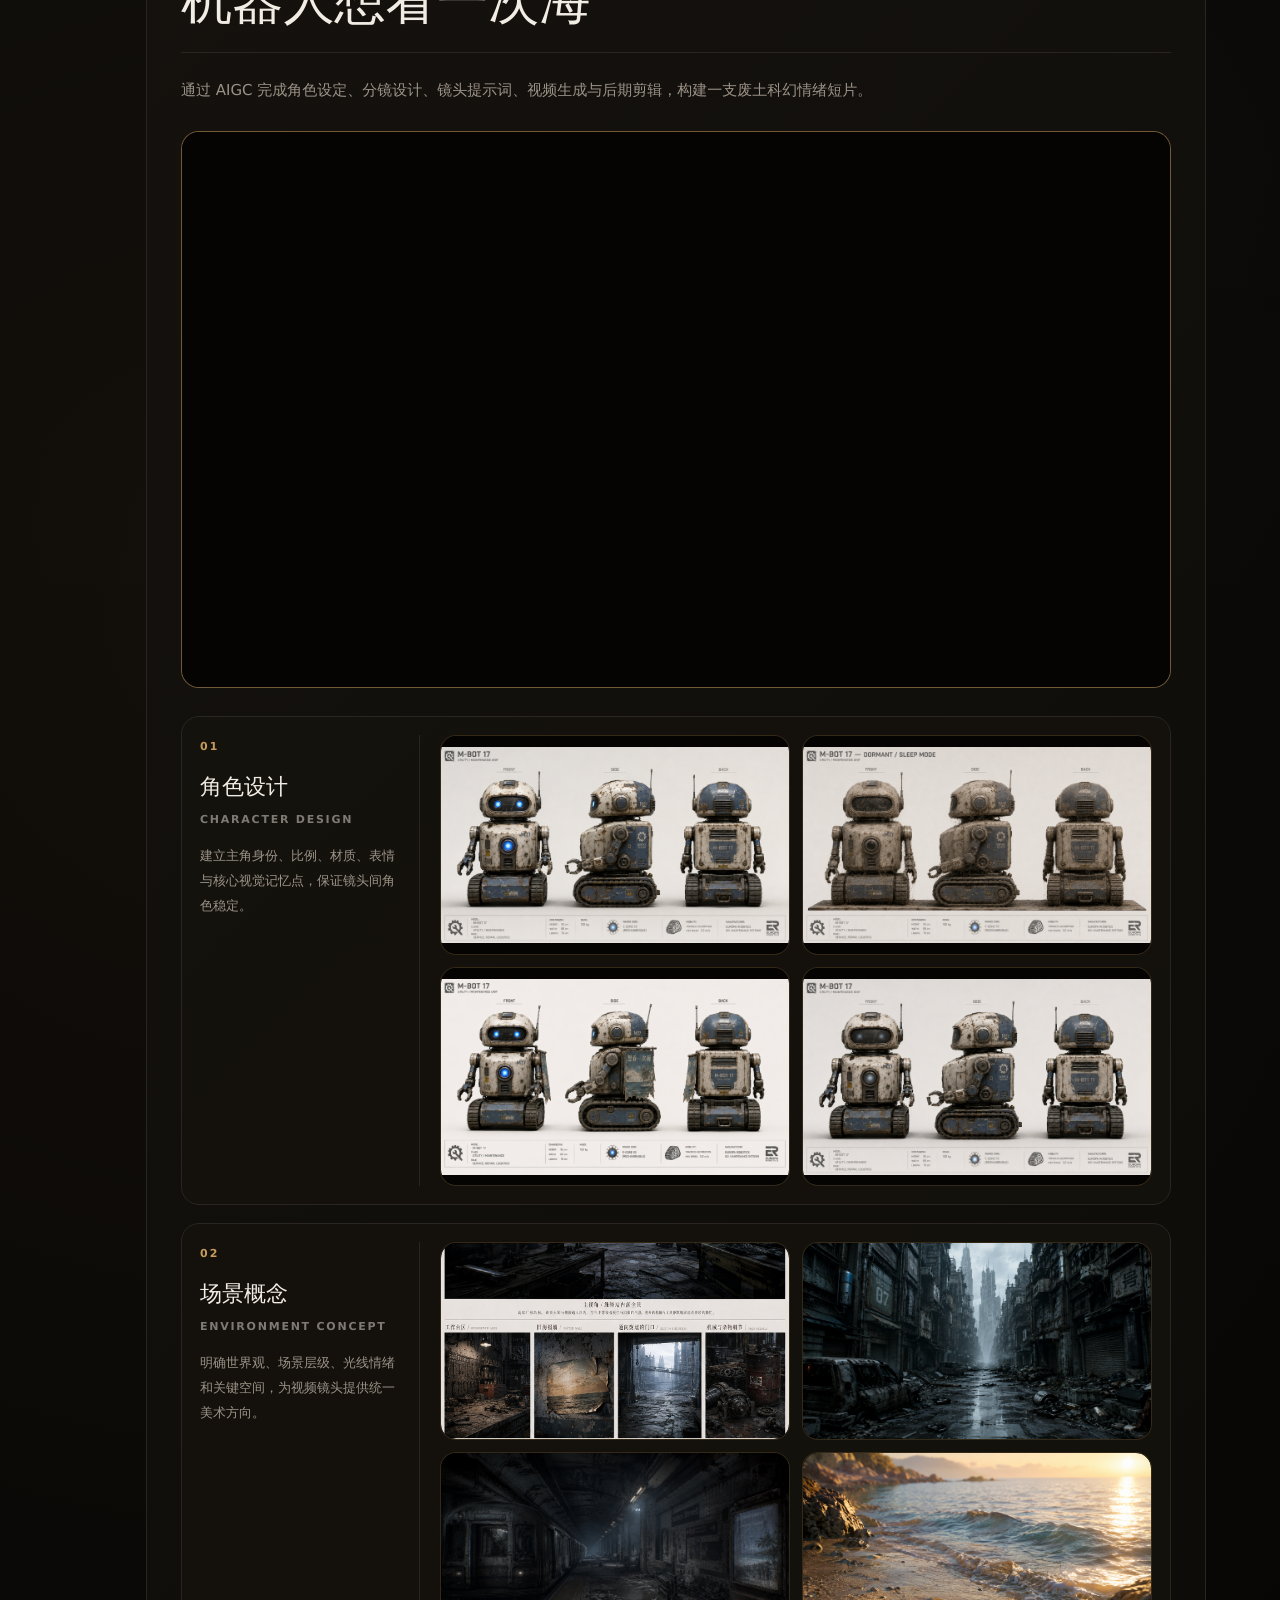
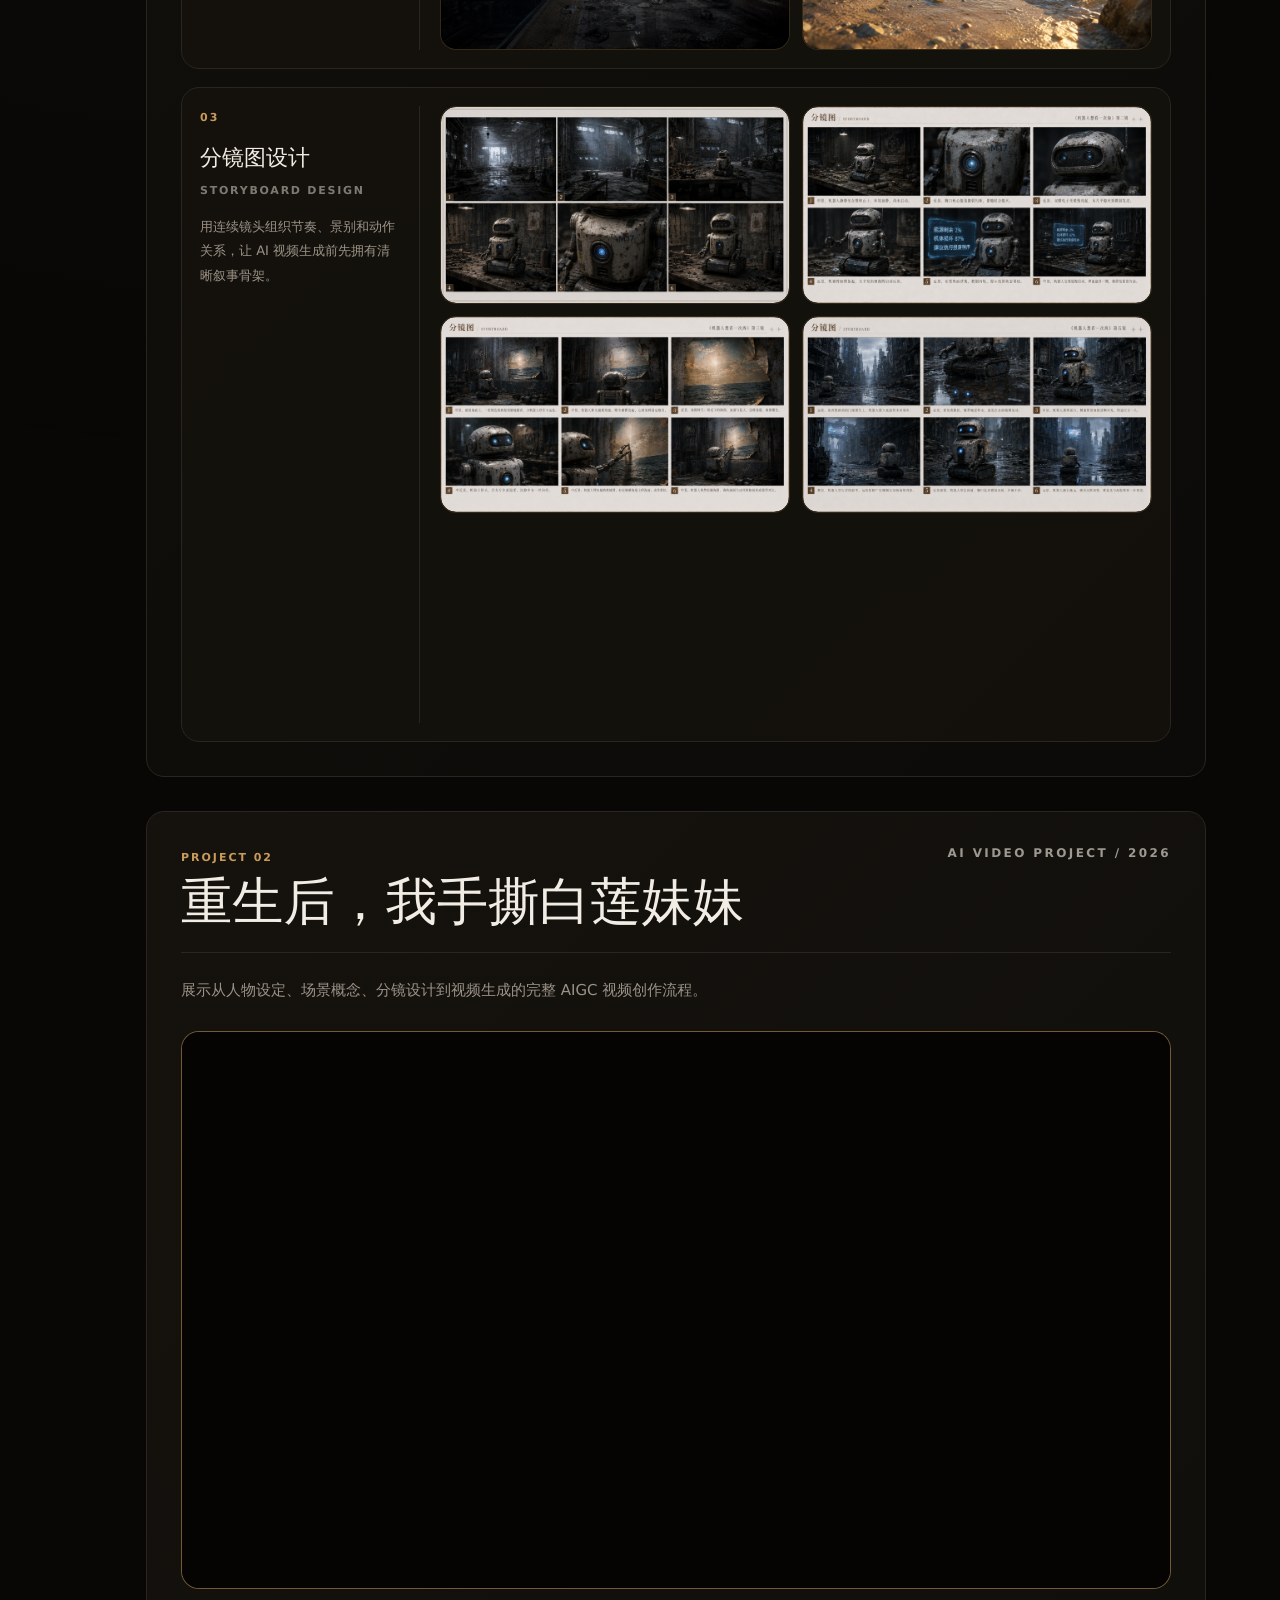
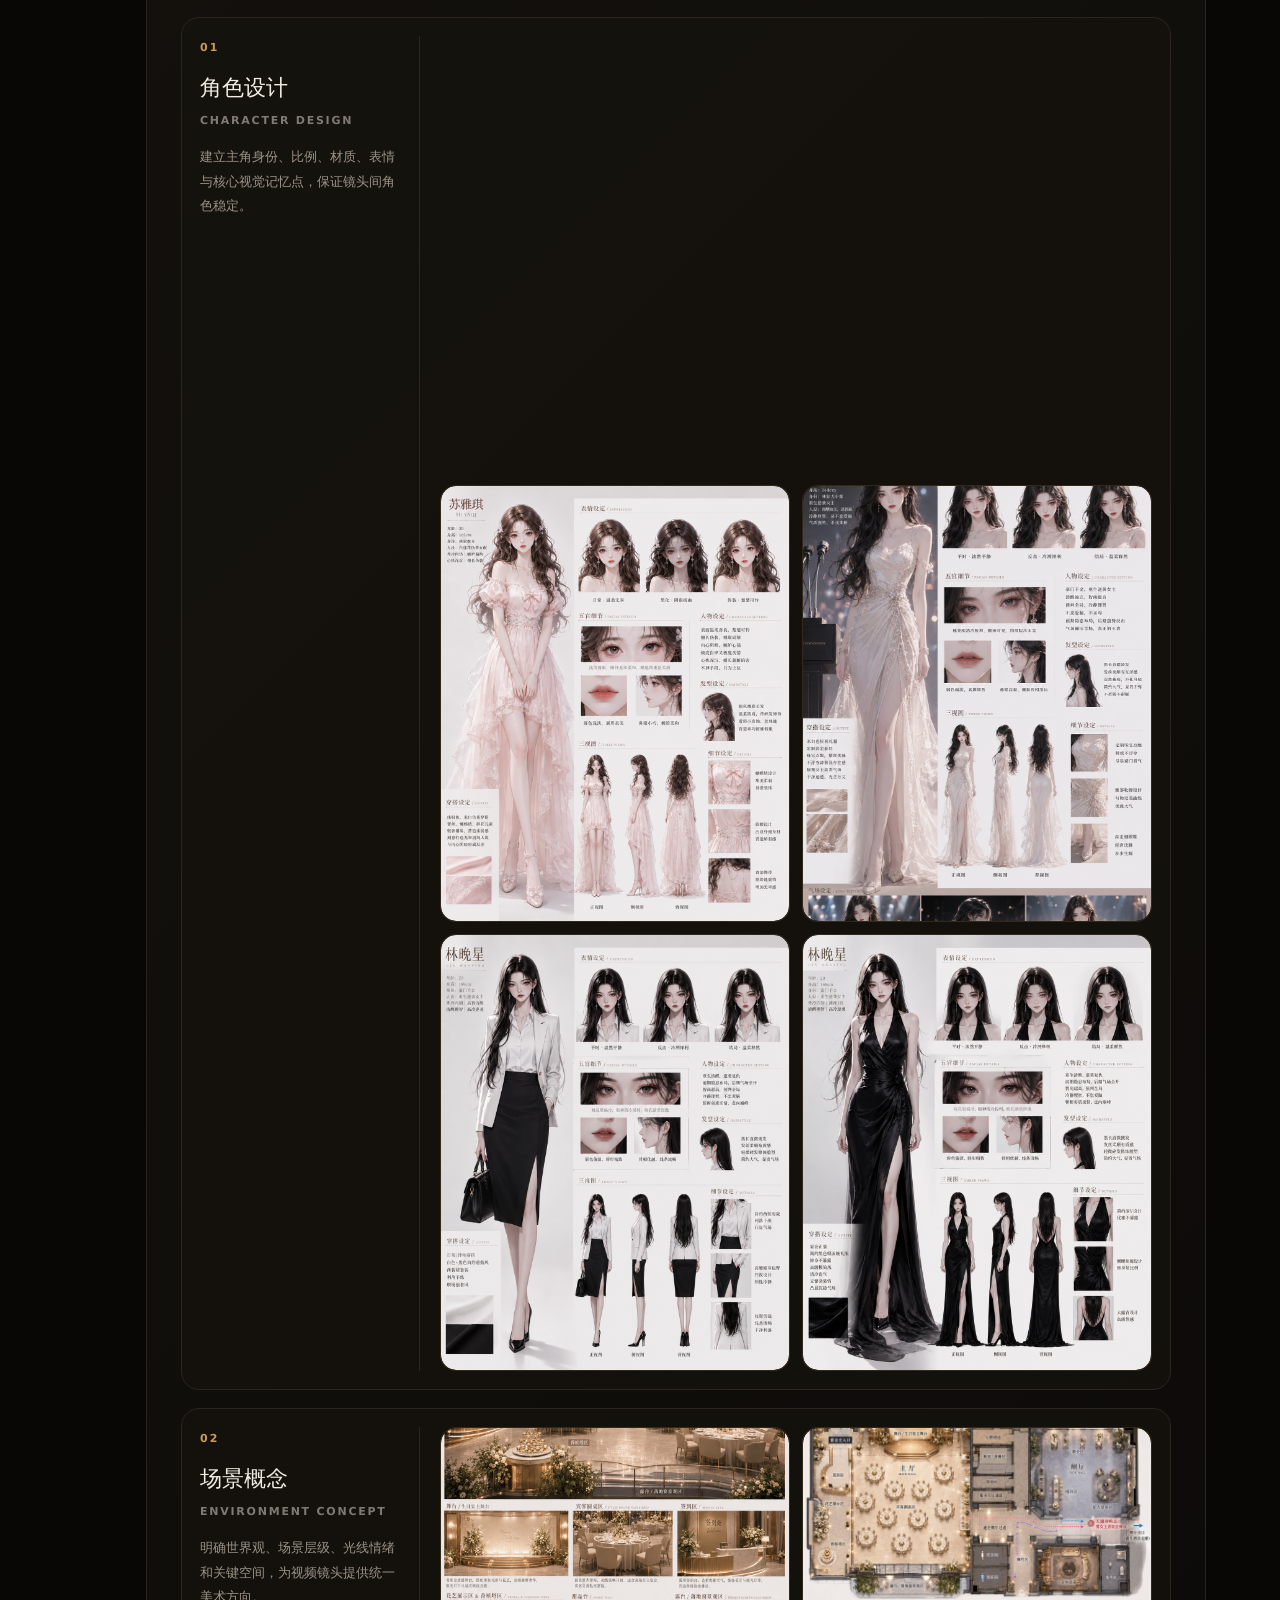
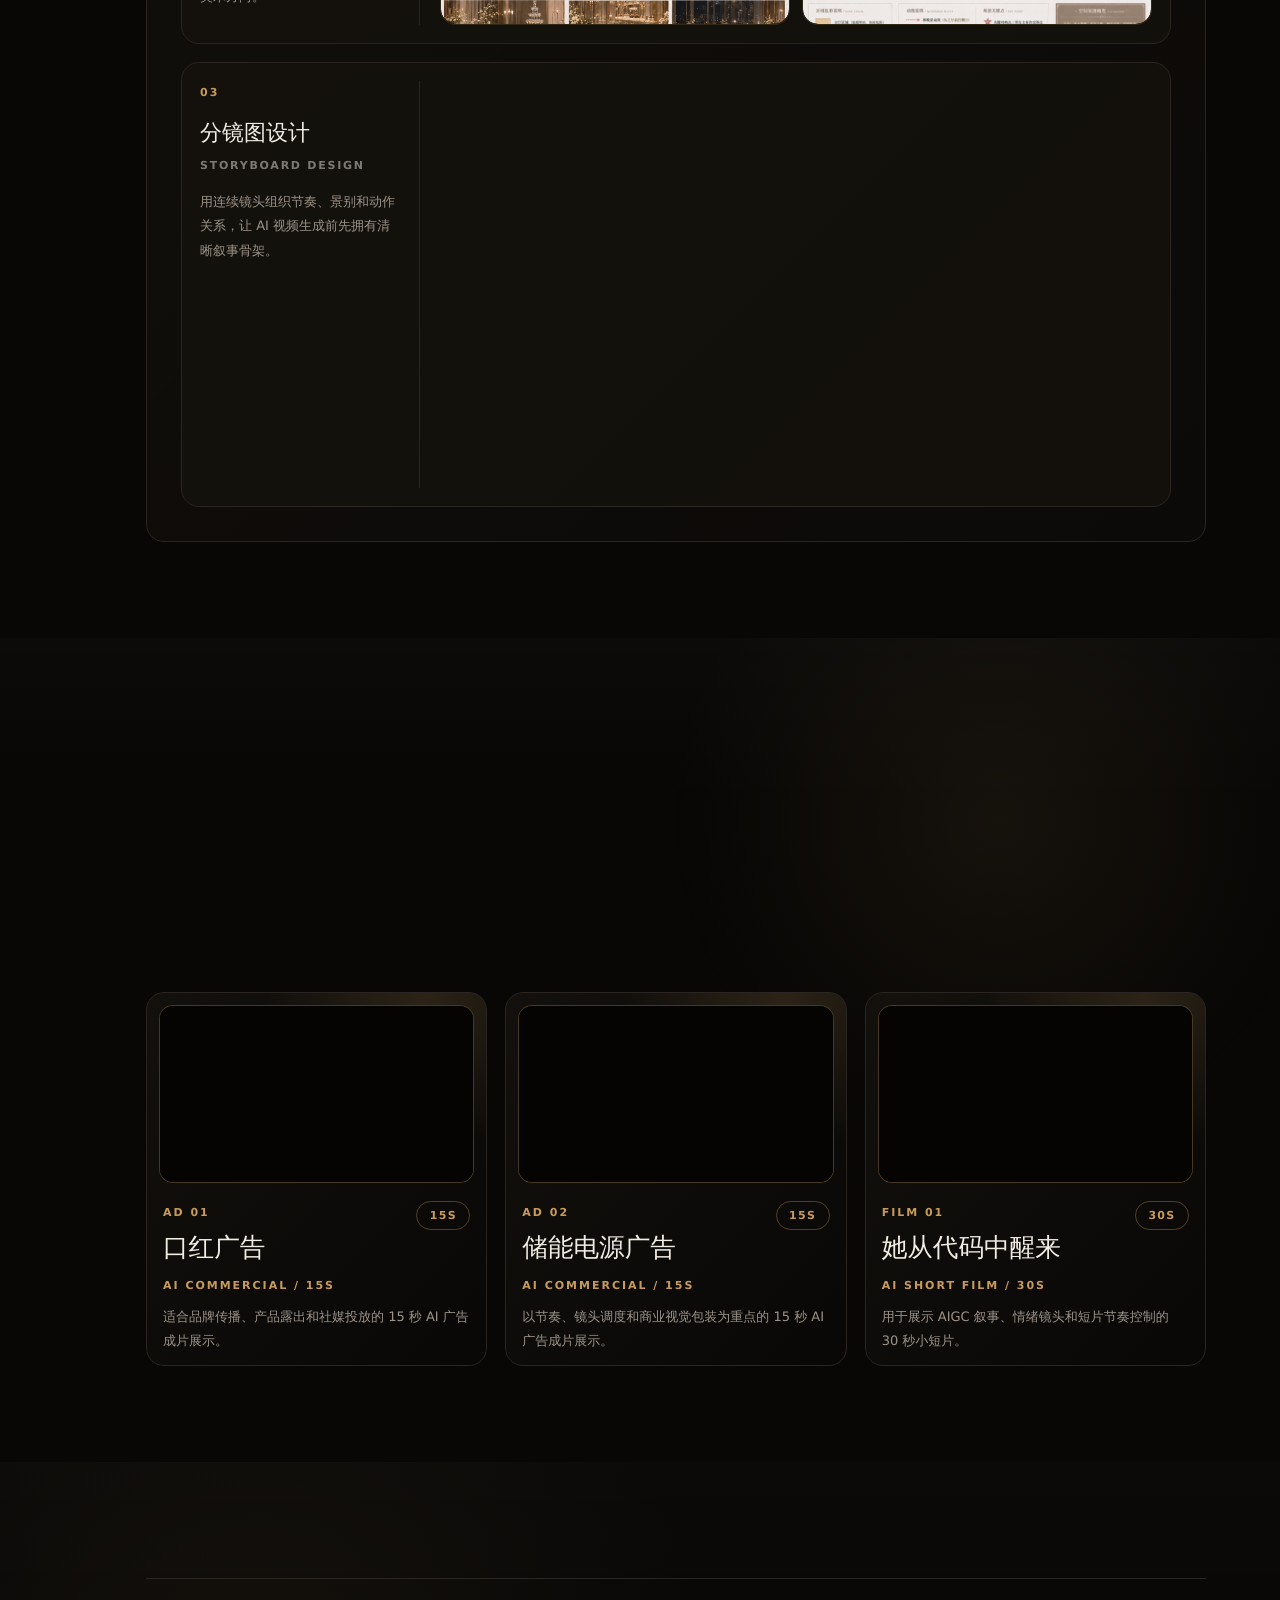
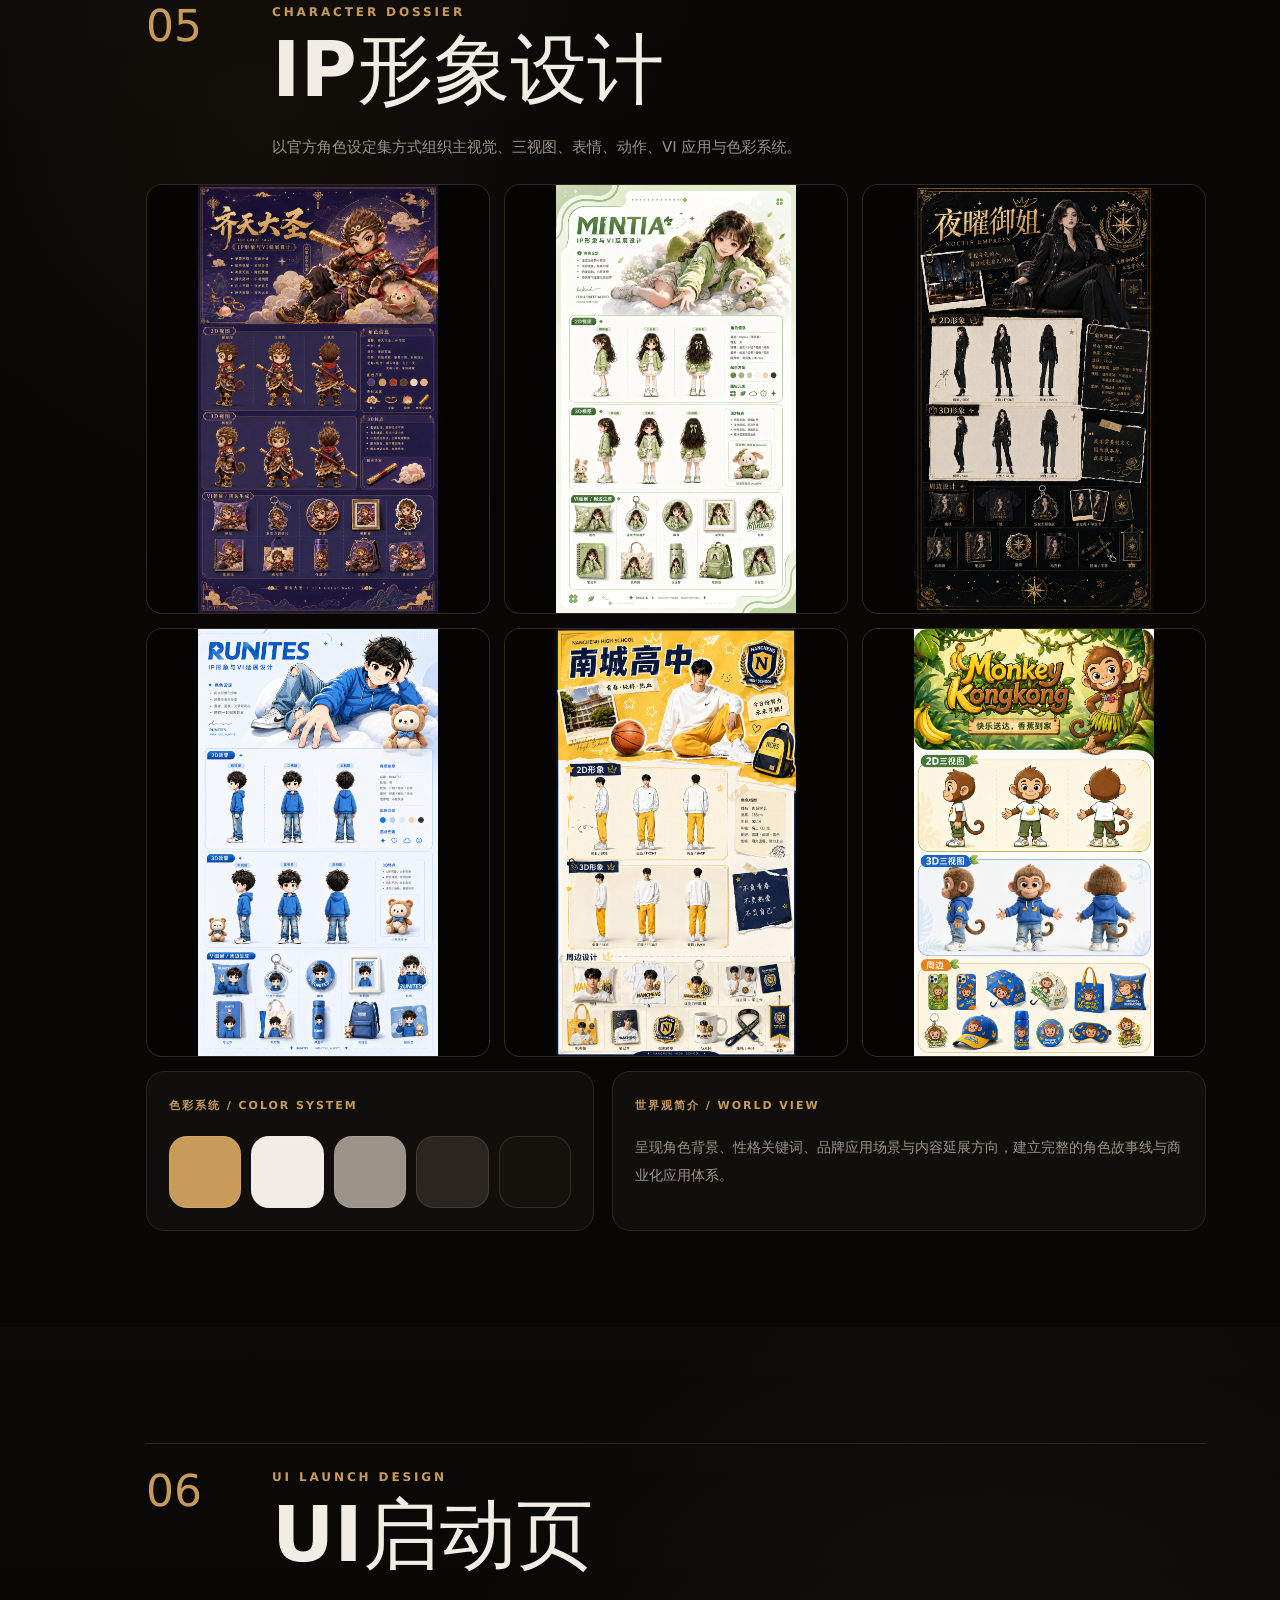
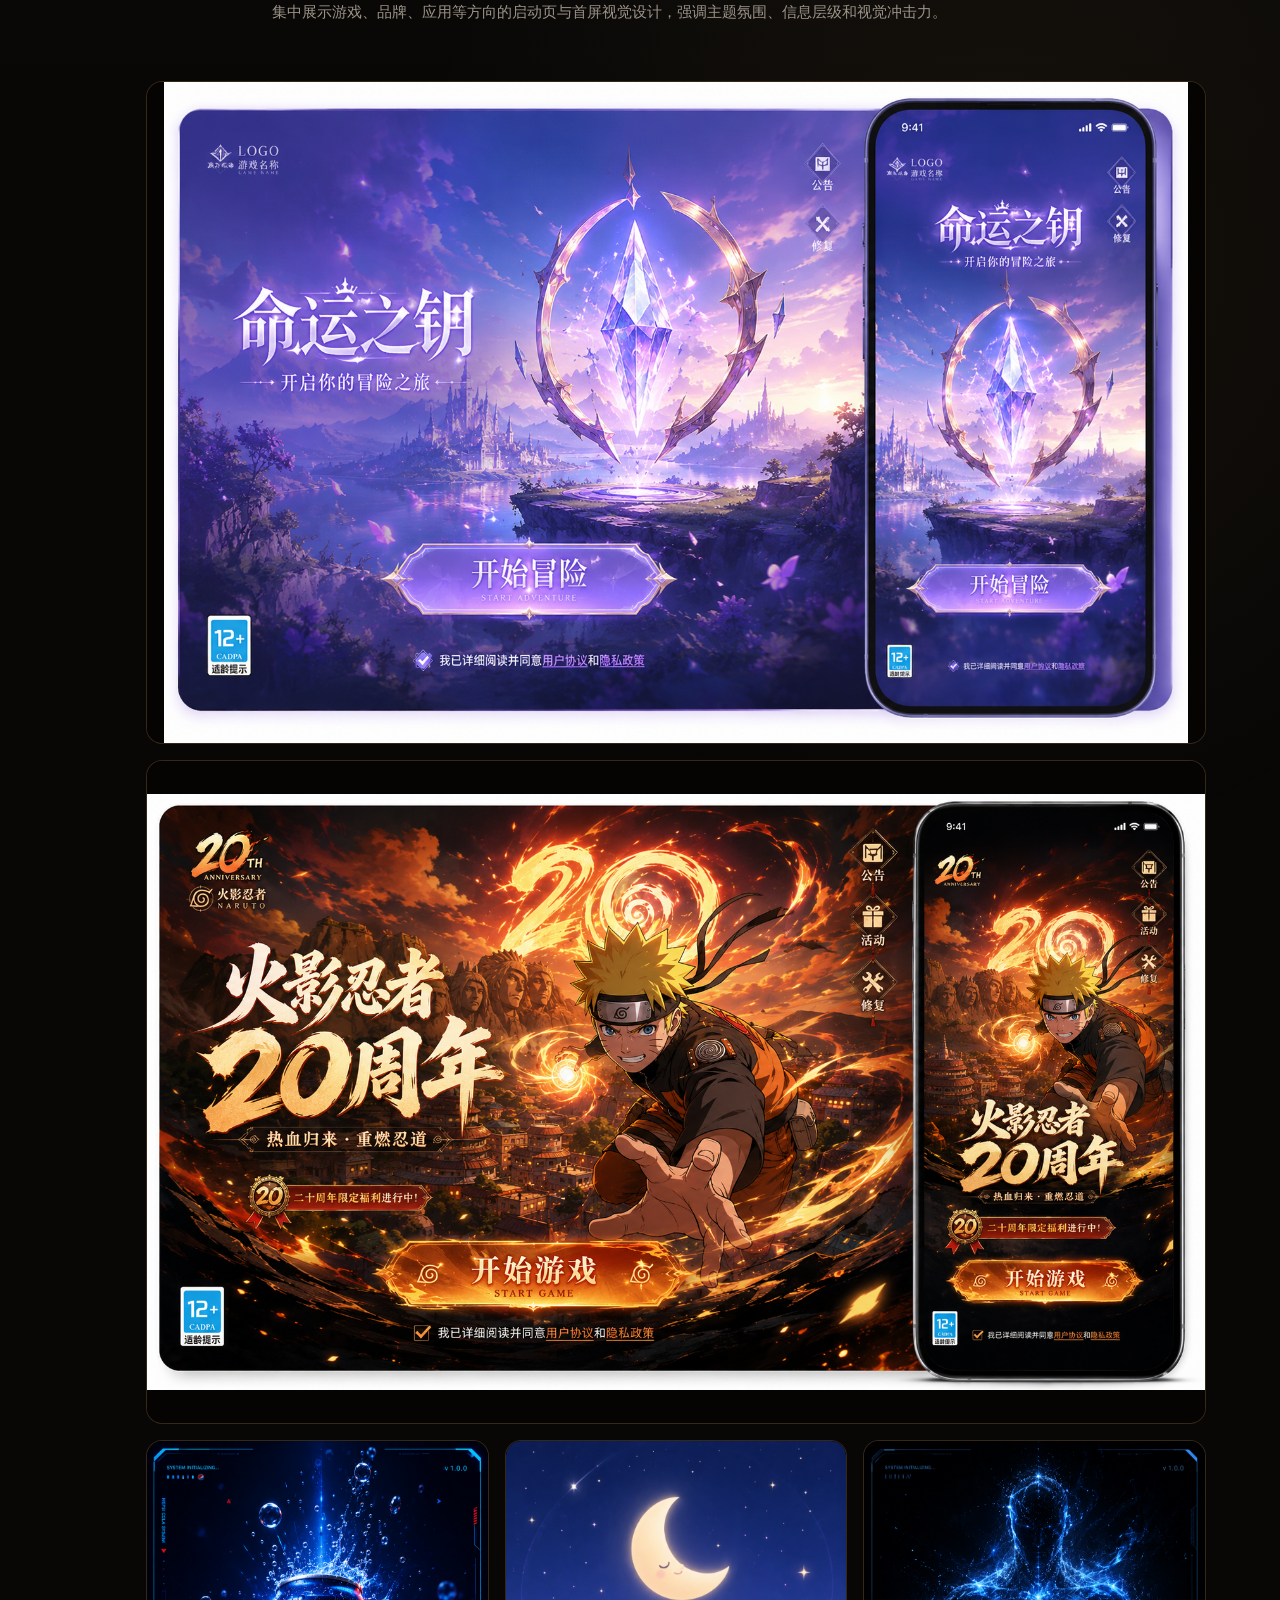
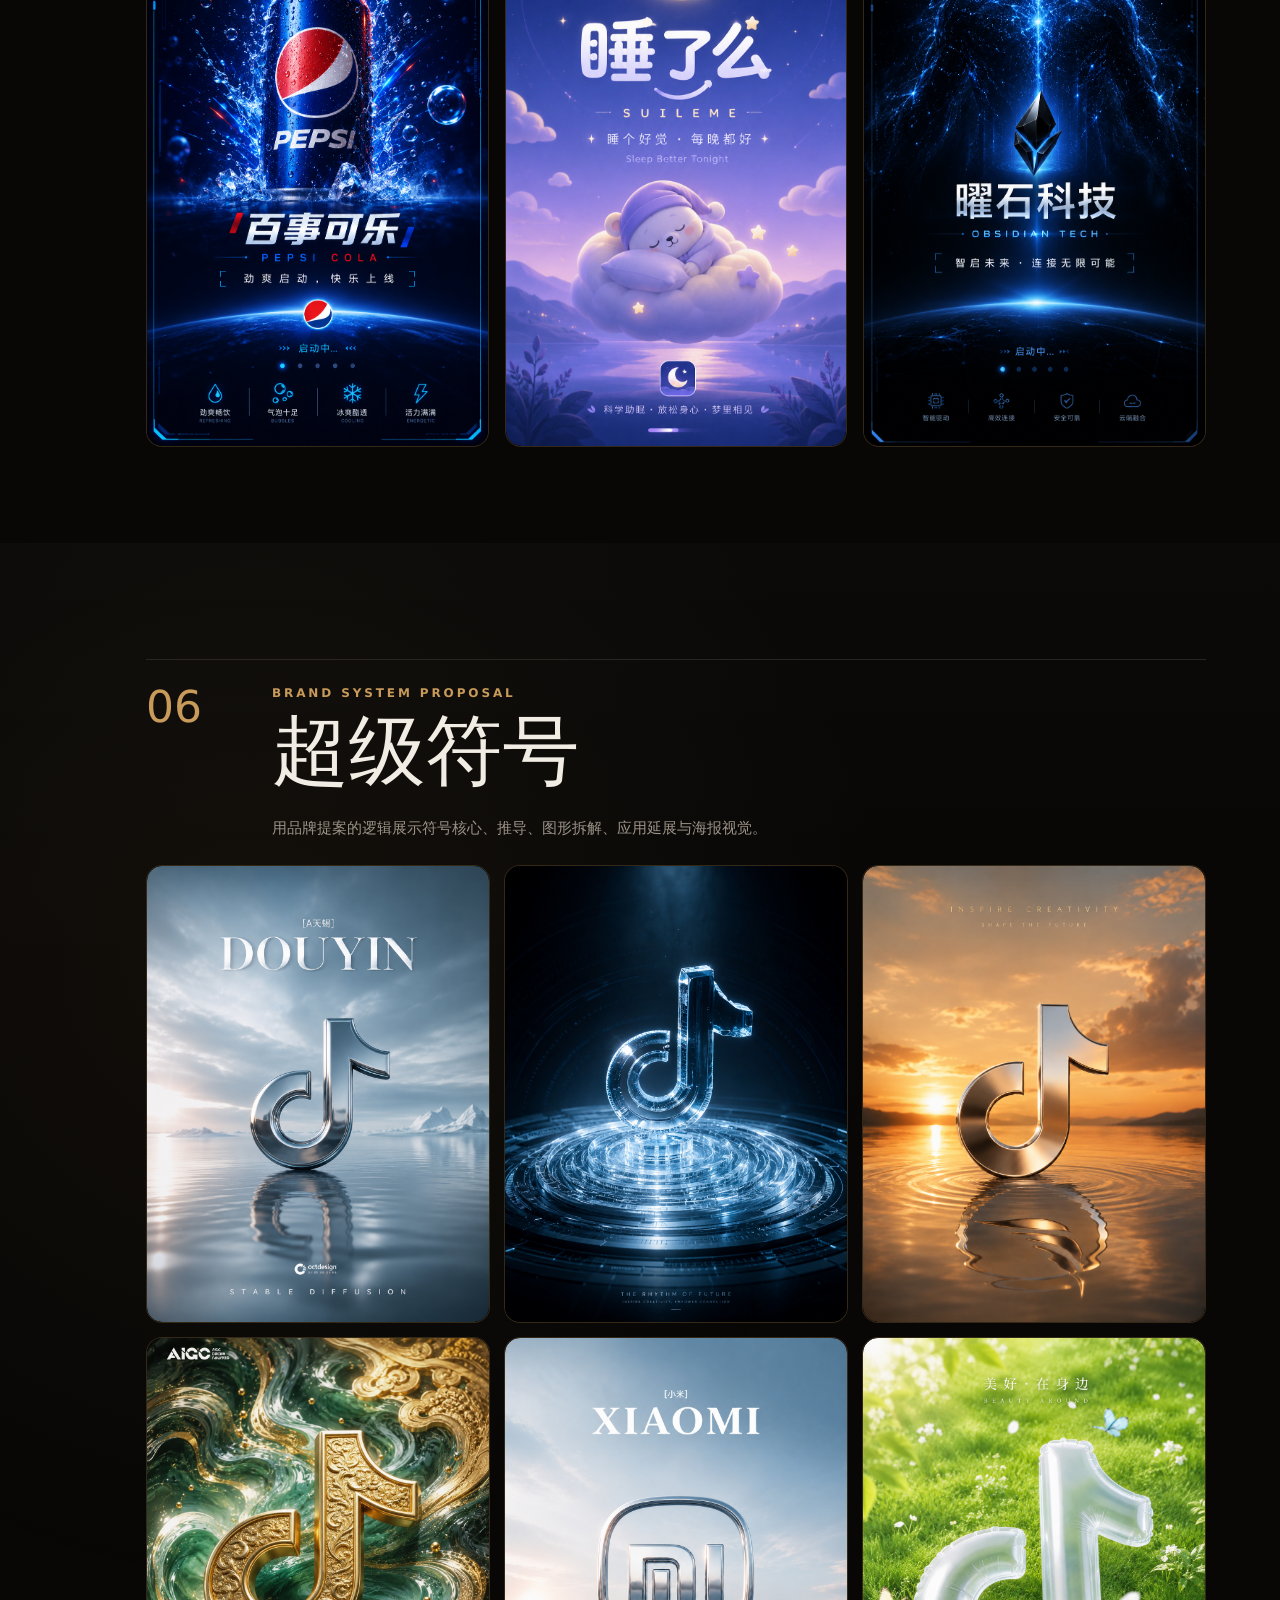
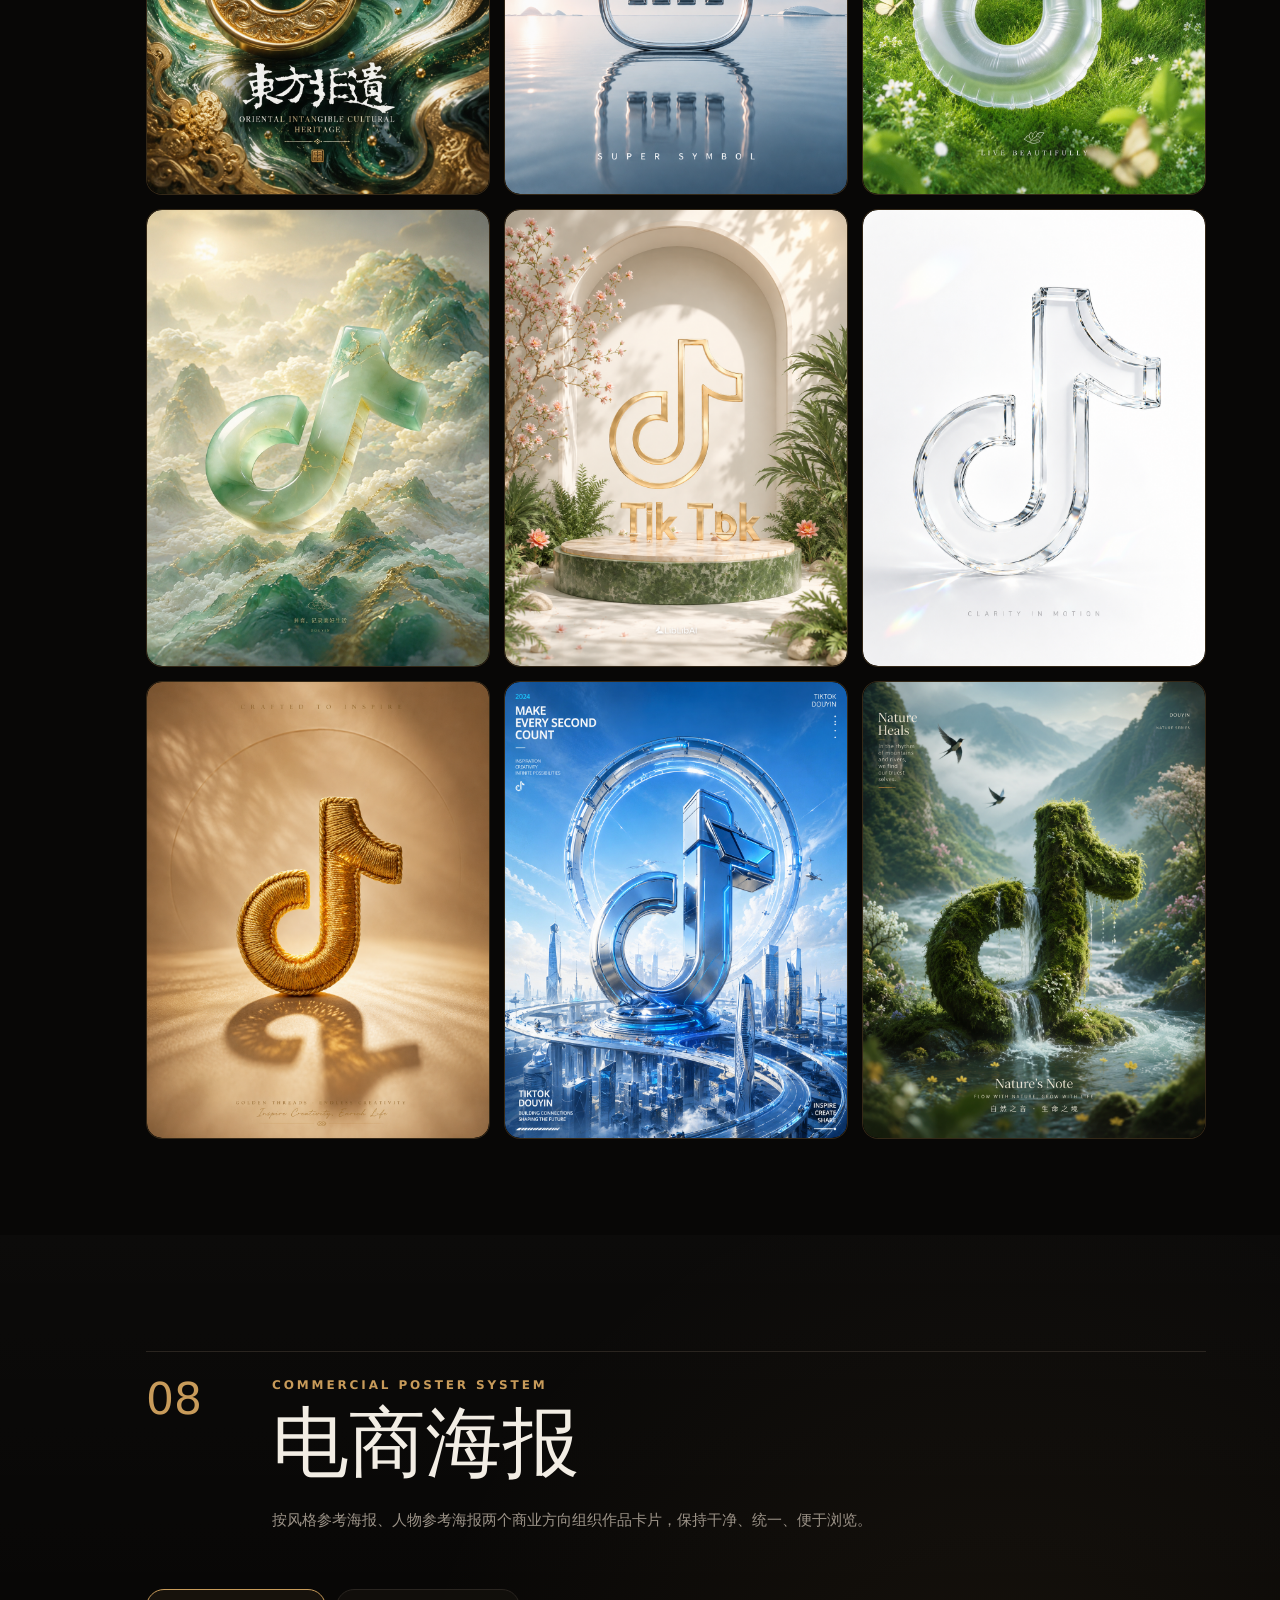
==== commit 7ca9fc5f: "Update UI launch portfolio layout" ====
--- a/index.html
+++ b/index.html
@@ -1,4 +1,4 @@
-﻿<!doctype html>
+<!doctype html>
 <html lang="zh-CN">
   <head>
     <meta charset="UTF-8" />
@@ -8,7 +8,7 @@
       content="张宇 AIGC 个人作品集网站高级视觉模板，占位展示 AI生成写真、AI视频、IP形象设计、超级符号、电商海报与联系方式。"
     />
     <title>ZHANG YU PORTFOLIO / AIGC视觉档案馆</title>
-    <link rel="stylesheet" href="styles.css?v=aigc-gallery-template-59" />
+    <link rel="stylesheet" href="styles.css?v=aigc-gallery-template-63" />
   </head>
   <body>
     <div class="site-background" aria-hidden="true">
@@ -33,6 +33,6 @@
 
     <main class="portfolio-page" id="portfolioRoot"></main>
 
-    <script src="script.js?v=aigc-gallery-template-59"></script>
+    <script src="script.js?v=aigc-gallery-template-63"></script>
   </body>
 </html>
--- a/styles.css
+++ b/styles.css
@@ -1040,13 +1040,13 @@
   grid-template-columns: repeat(3, minmax(0, 1fr));
 }
 
+.uploaded-masonry-ui {
+  grid-template-columns: repeat(6, minmax(0, 1fr));
+  gap: 16px;
+}
+
 .uploaded-masonry-process {
   grid-template-columns: repeat(3, minmax(0, 1fr));
-}
-
-.ui-launch-grid {
-  grid-template-columns: repeat(6, minmax(0, 1fr));
-  gap: 18px;
 }
 
 .masonry-work-card {
@@ -1076,6 +1076,22 @@
   aspect-ratio: 4 / 5;
 }
 
+.uploaded-masonry-ui .masonry-work-card {
+  grid-column: span 2;
+}
+
+.uploaded-masonry-ui .masonry-work-card:nth-child(-n + 2) {
+  grid-column: 1 / -1;
+}
+
+.uploaded-masonry-ui .masonry-work-card .uploaded-work-frame {
+  aspect-ratio: 941 / 1672;
+}
+
+.uploaded-masonry-ui .masonry-work-card:nth-child(-n + 2) .uploaded-work-frame {
+  aspect-ratio: 16 / 10;
+}
+
 .ecommerce-grid-reference.uploaded-masonry-ecommerce .masonry-work-card .uploaded-work-frame {
   aspect-ratio: 941 / 1672;
 }
@@ -1096,30 +1112,6 @@
   aspect-ratio: 16 / 9;
 }
 
-.ui-launch-card.is-wide {
-  grid-column: span 3;
-}
-
-.ui-launch-card.is-portrait {
-  grid-column: span 2;
-}
-
-.ui-launch-card.is-wide-3x2 .uploaded-work-frame {
-  aspect-ratio: 3 / 2;
-}
-
-.ui-launch-card.is-wide-16x9 .uploaded-work-frame {
-  aspect-ratio: 16 / 9;
-}
-
-.ui-launch-card.is-portrait .uploaded-work-frame {
-  aspect-ratio: 9 / 16;
-}
-
-.ui-launch-card .uploaded-image {
-  object-fit: contain;
-}
-
 .character-materials.uploaded-masonry-process .masonry-work-card .uploaded-work-frame {
   aspect-ratio: 4 / 5;
 }
@@ -1138,6 +1130,7 @@
 
 .dossier-masonry-card .uploaded-image,
 .symbol-masonry-card .uploaded-image,
+.ui-launch-masonry-card .uploaded-image,
 .dossier-card .uploaded-image,
 .dossier-main .uploaded-image,
 .symbol-card .uploaded-image,
@@ -1691,6 +1684,7 @@
 
 .photo-grid.uploaded-masonry,
 .ecommerce-grid.uploaded-masonry,
+.ui-launch-grid.uploaded-masonry,
 .process-materials.uploaded-masonry,
 .storyboard-wall.uploaded-masonry {
   display: grid;
@@ -2298,15 +2292,22 @@
   .uploaded-masonry-photo,
   .uploaded-masonry-ip,
   .uploaded-masonry-symbol,
-  .uploaded-masonry-ecommerce,
-  .ui-launch-grid {
+  .uploaded-masonry-ecommerce {
     grid-template-columns: repeat(2, minmax(0, 1fr));
     gap: 12px;
   }
 
-  .ui-launch-card.is-wide,
-  .ui-launch-card.is-portrait {
+  .uploaded-masonry-ui {
+    grid-template-columns: repeat(3, minmax(0, 1fr));
+    gap: 12px;
+  }
+
+  .uploaded-masonry-ui .masonry-work-card {
     grid-column: span 1;
+  }
+
+  .uploaded-masonry-ui .masonry-work-card:nth-child(-n + 2) {
+    grid-column: 1 / -1;
   }
 
   .uploaded-masonry-process {
@@ -2395,9 +2396,14 @@
   .uploaded-masonry-ip,
   .uploaded-masonry-symbol,
   .uploaded-masonry-ecommerce,
-  .uploaded-masonry-process,
-  .ui-launch-grid {
+  .uploaded-masonry-ui,
+  .uploaded-masonry-process {
     grid-template-columns: 1fr;
+  }
+
+  .uploaded-masonry-ui .masonry-work-card,
+  .uploaded-masonry-ui .masonry-work-card:nth-child(-n + 2) {
+    grid-column: span 1;
   }
 
   .photo-grid,
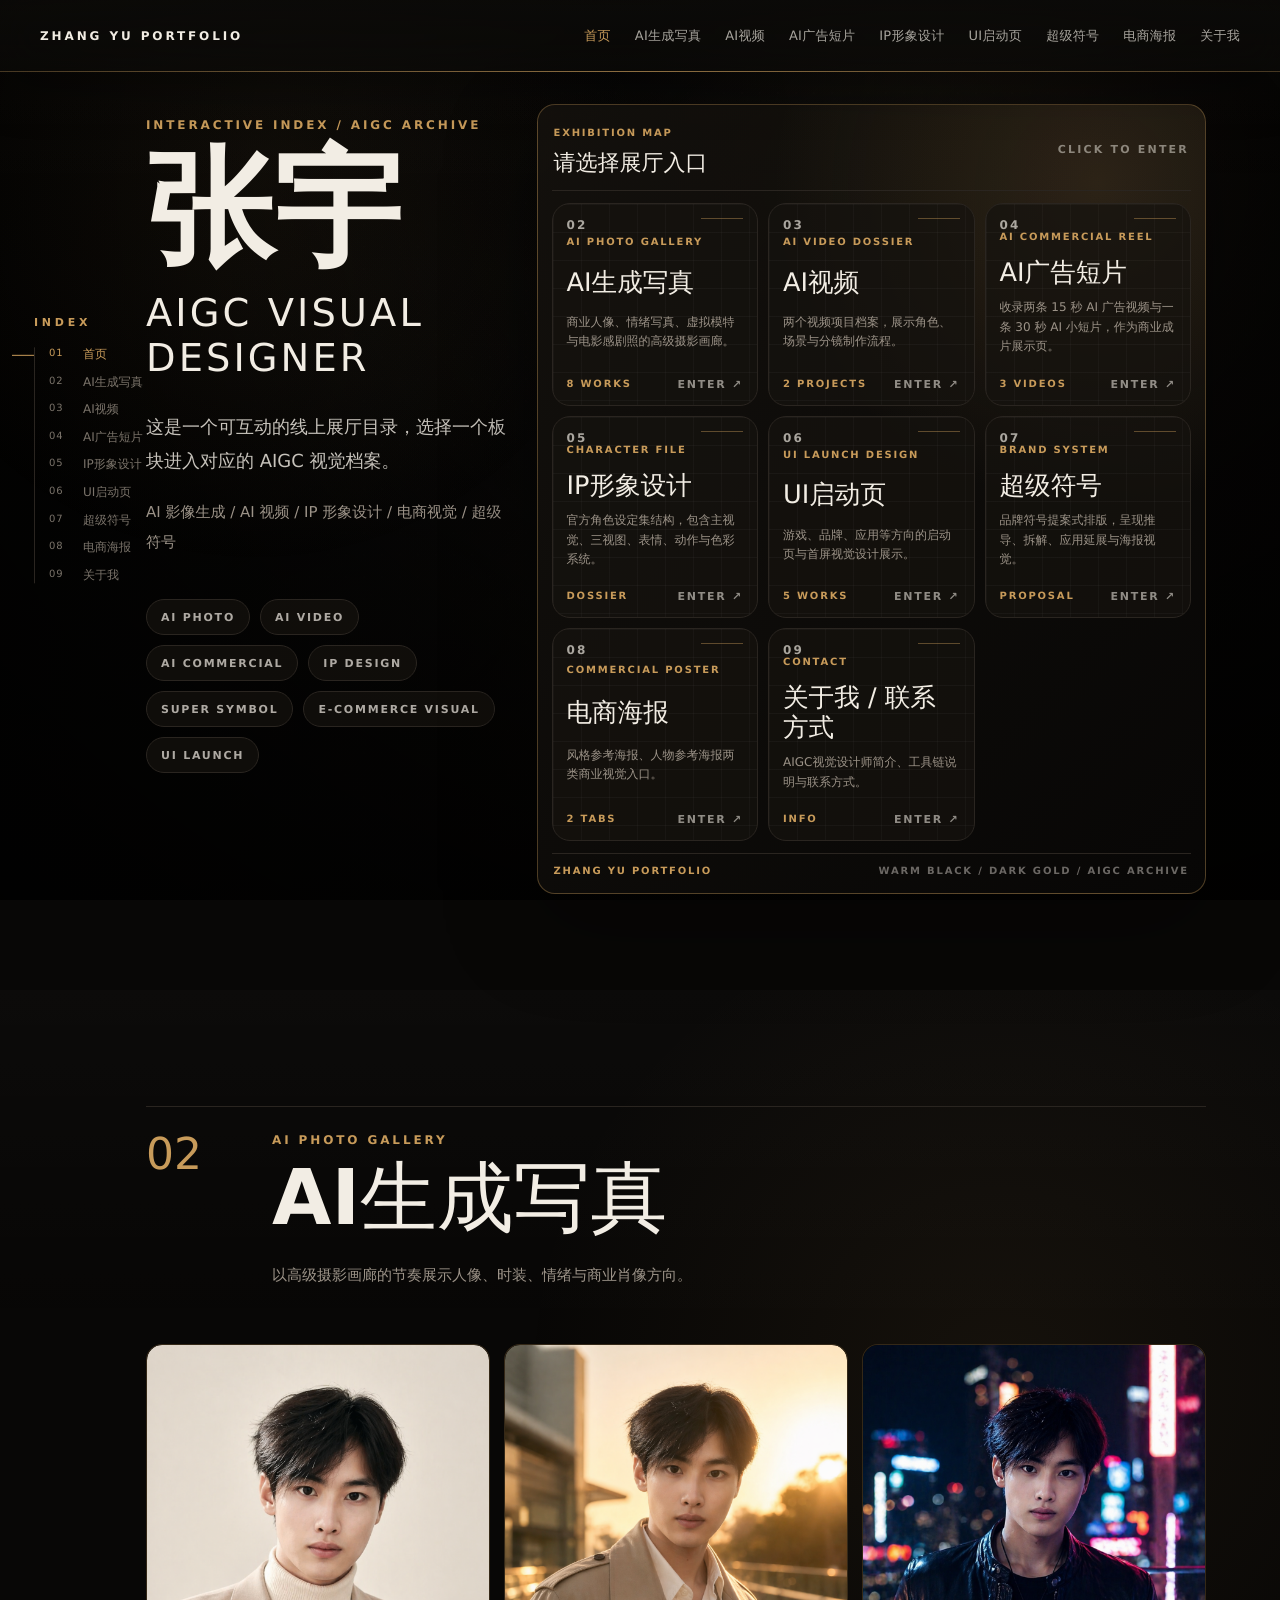
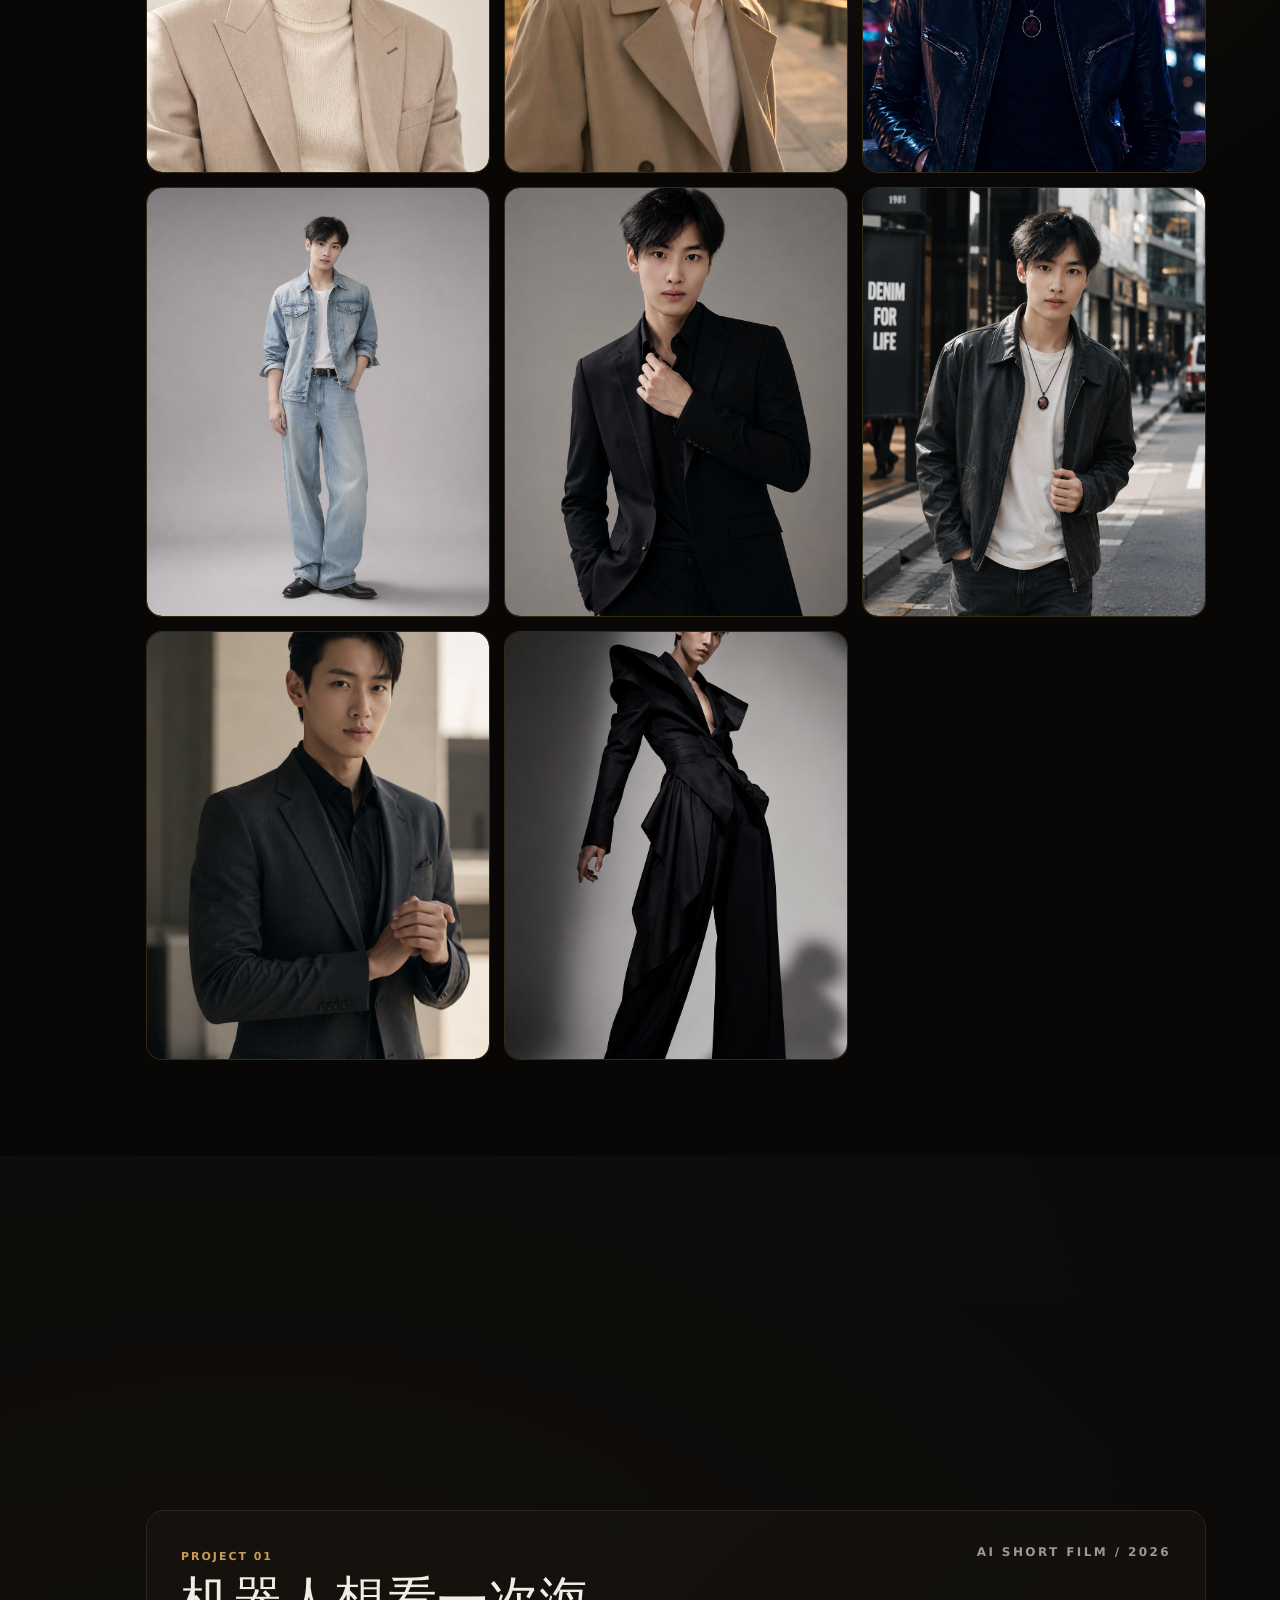
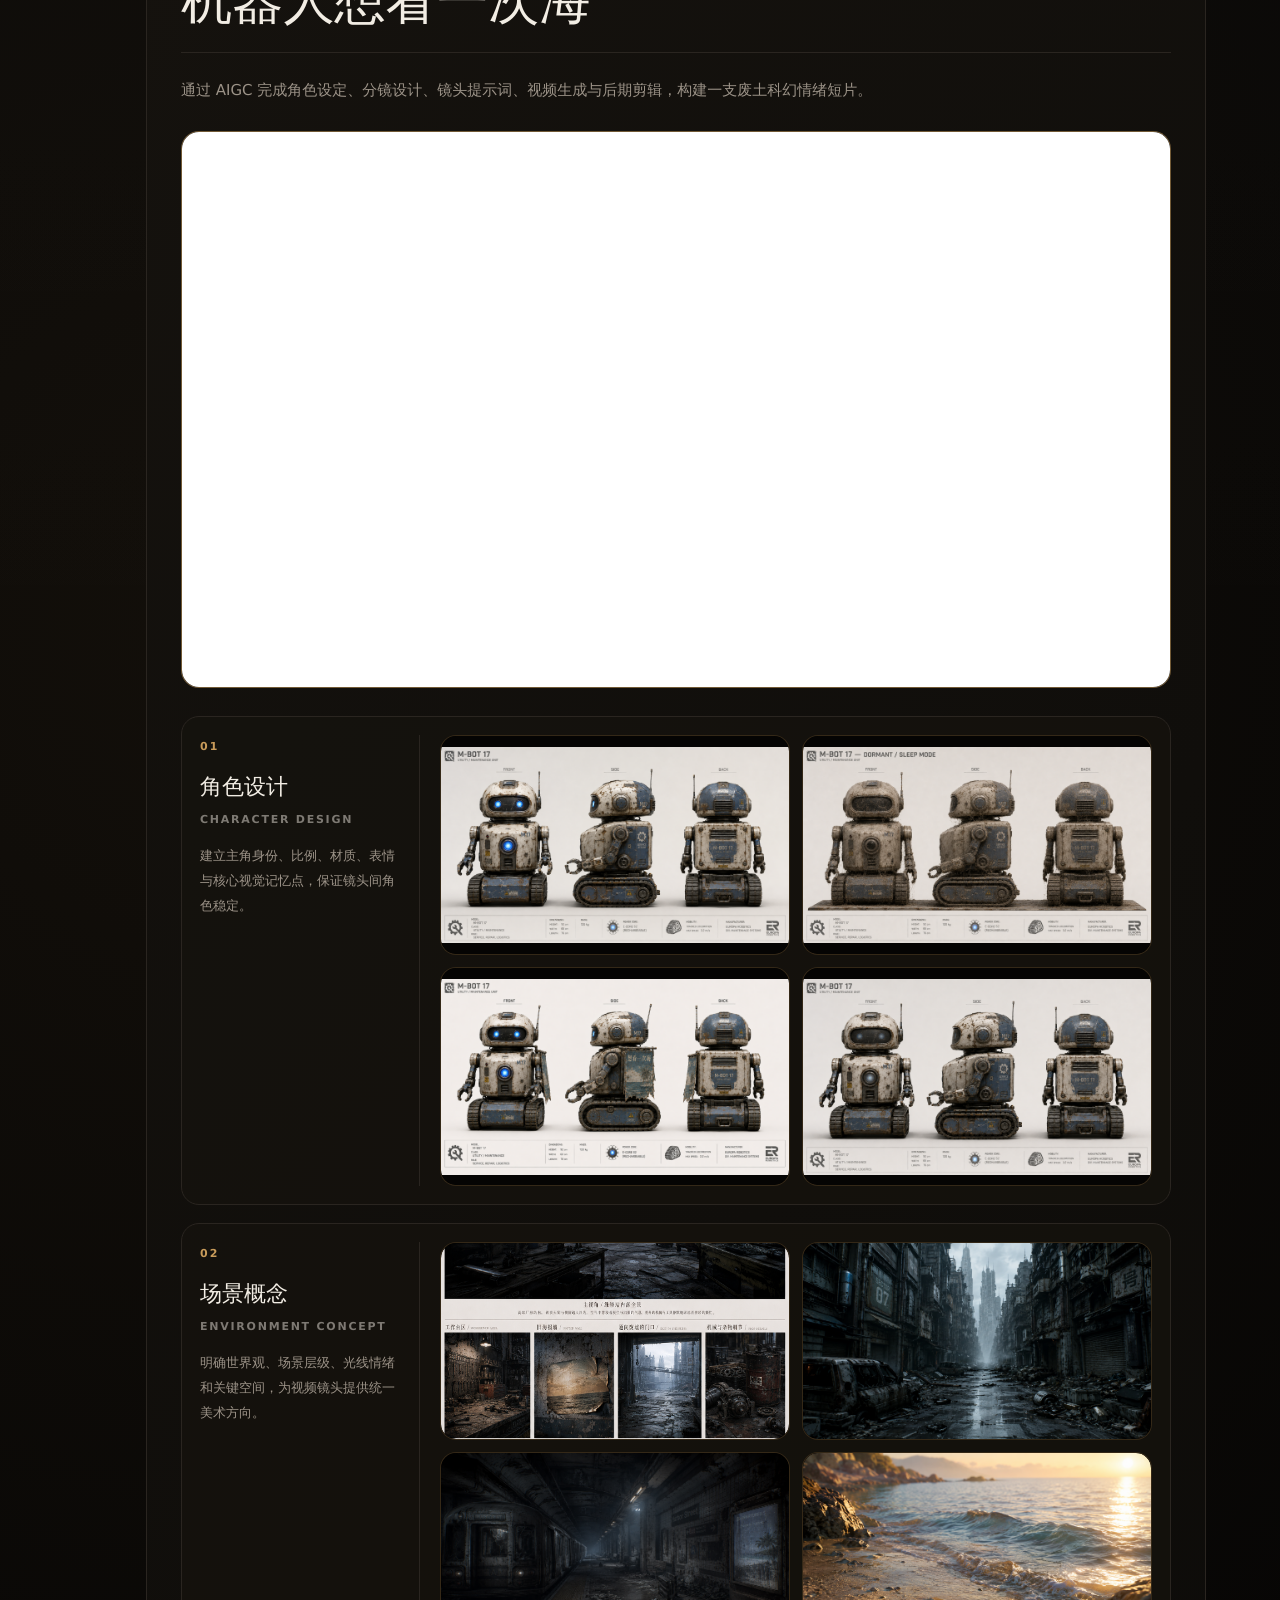
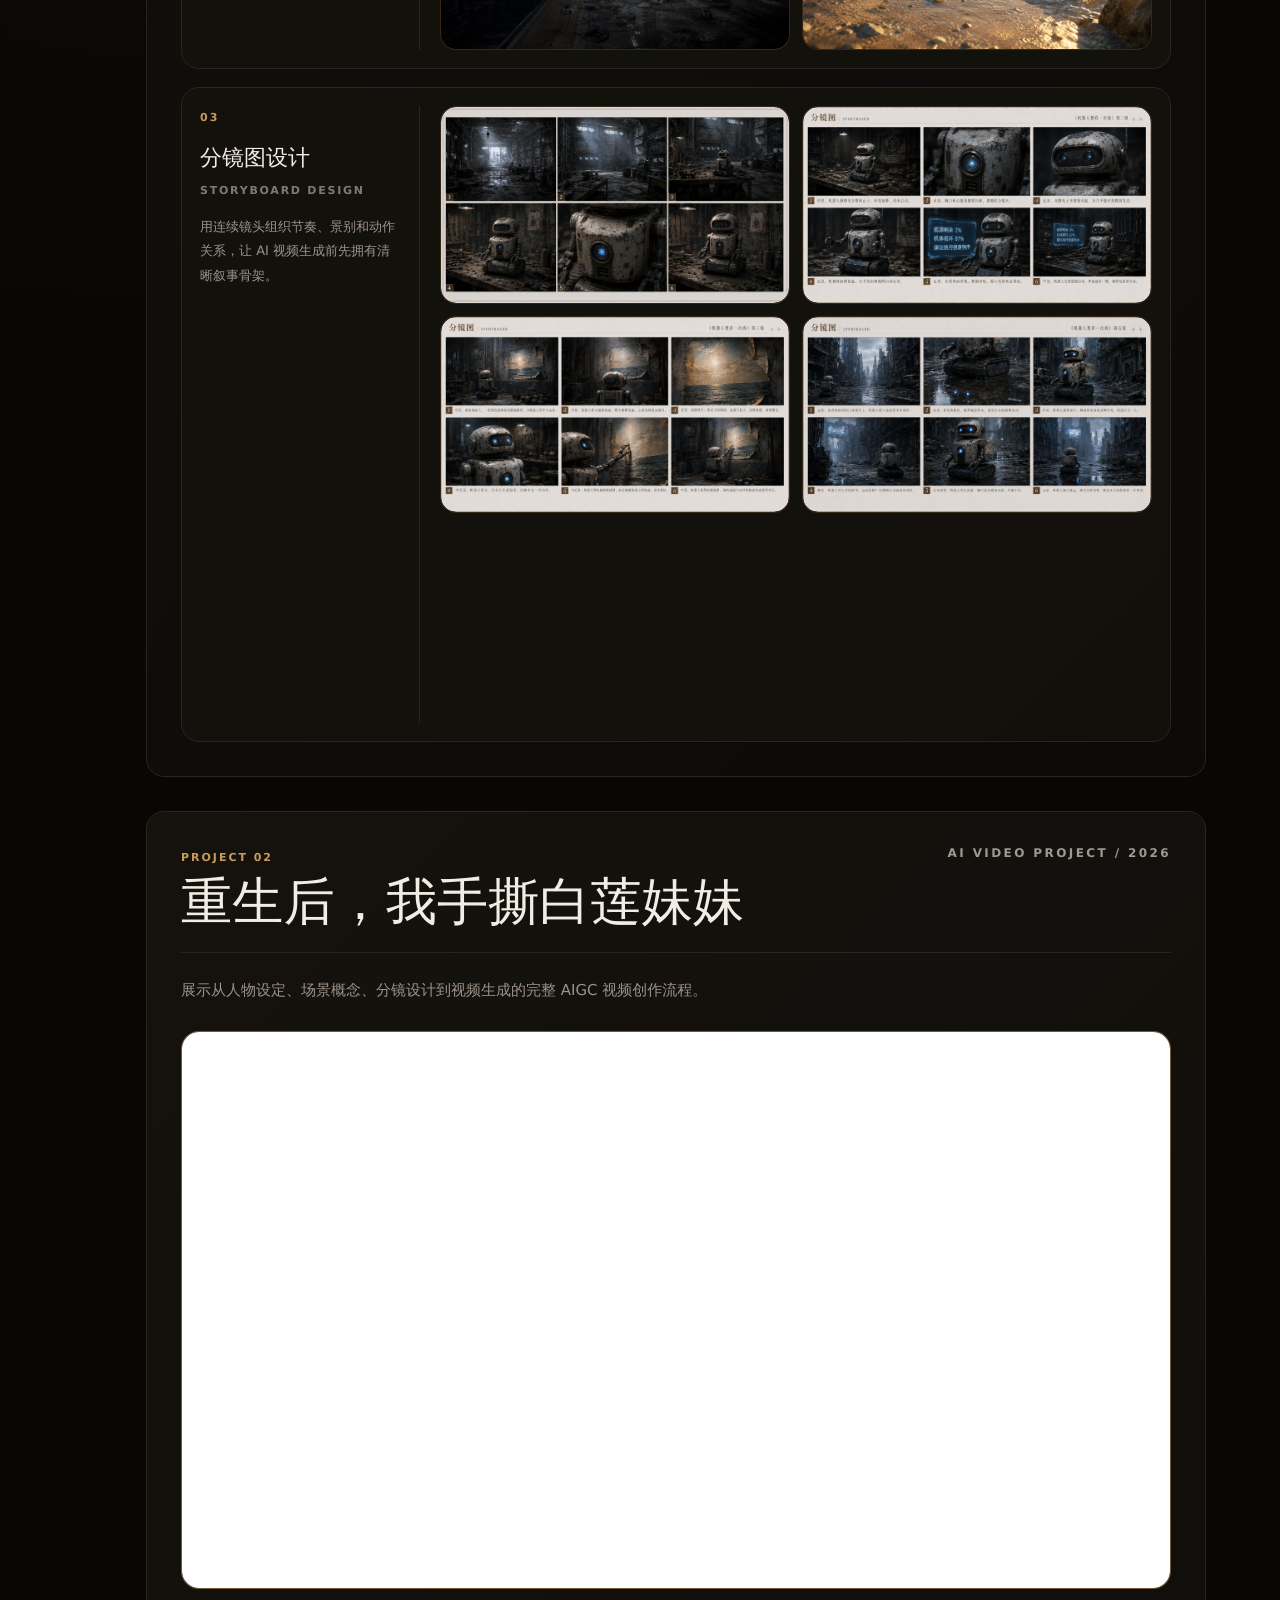
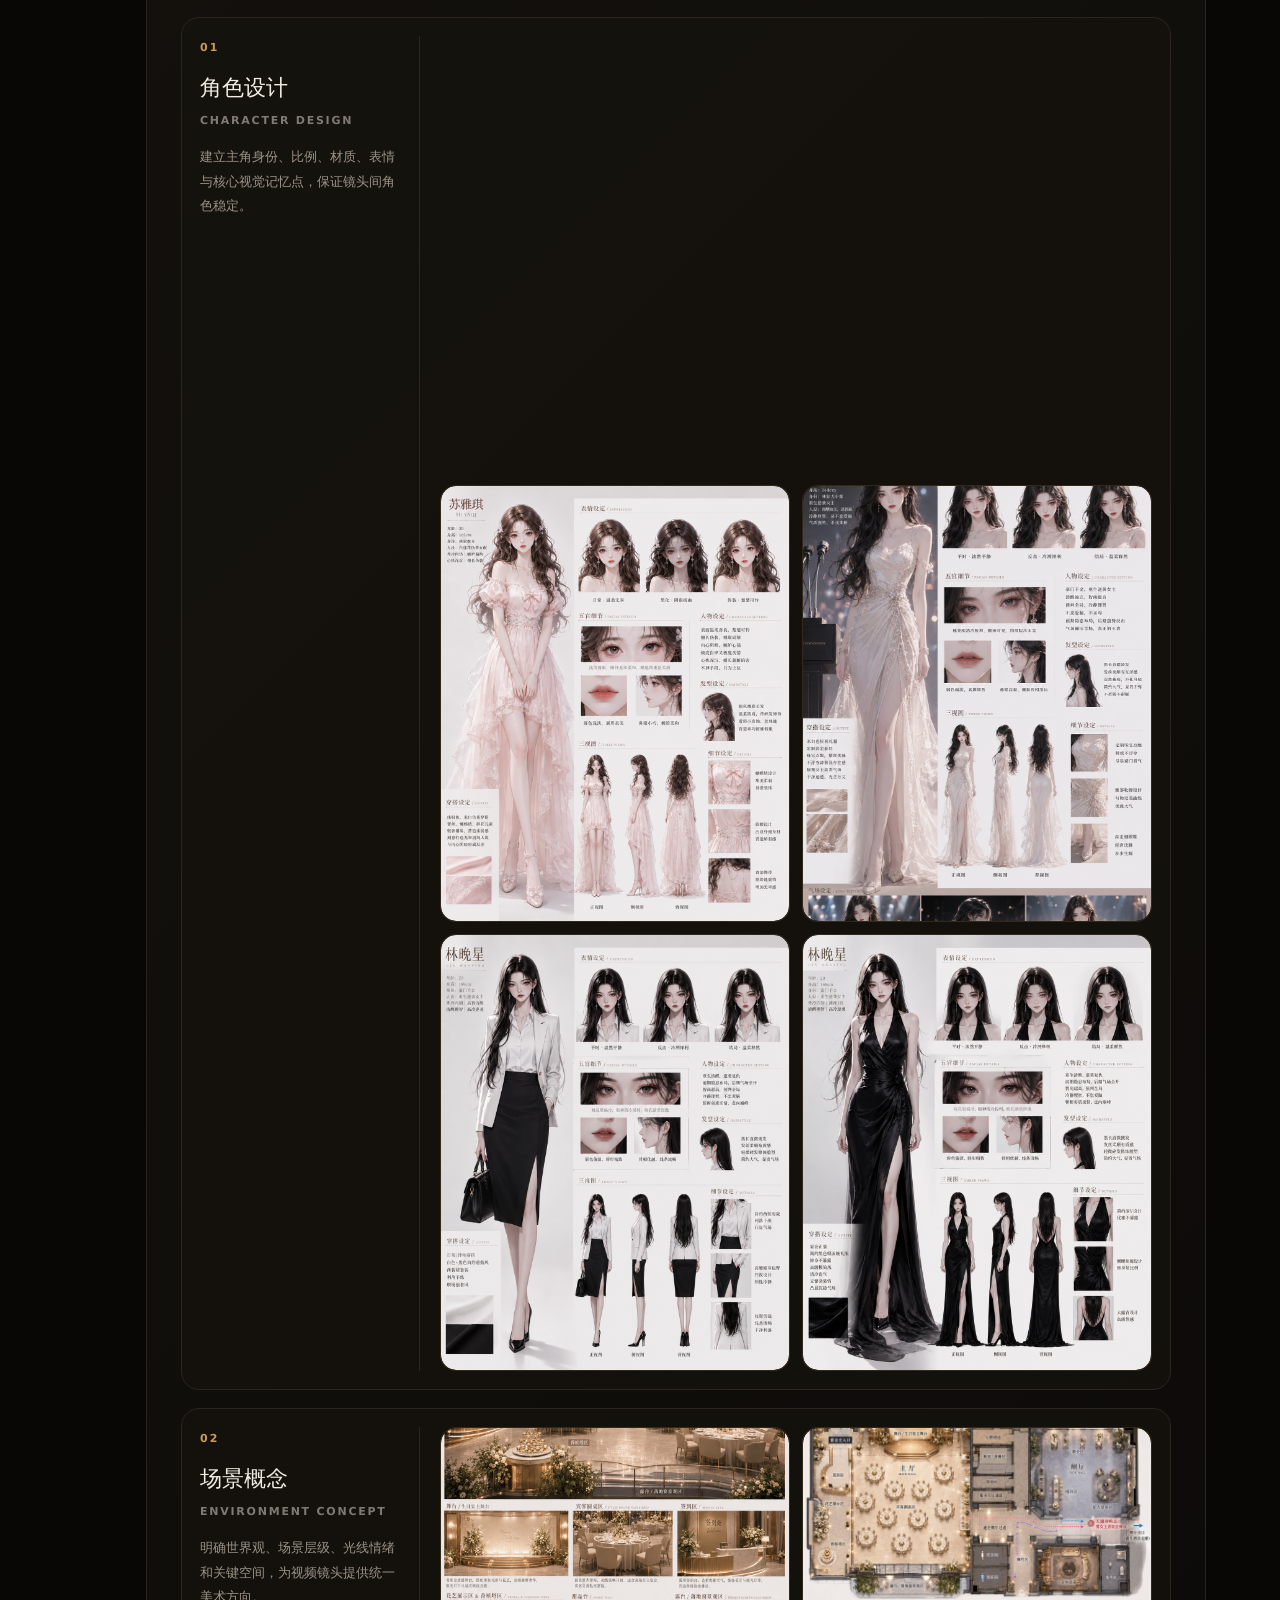
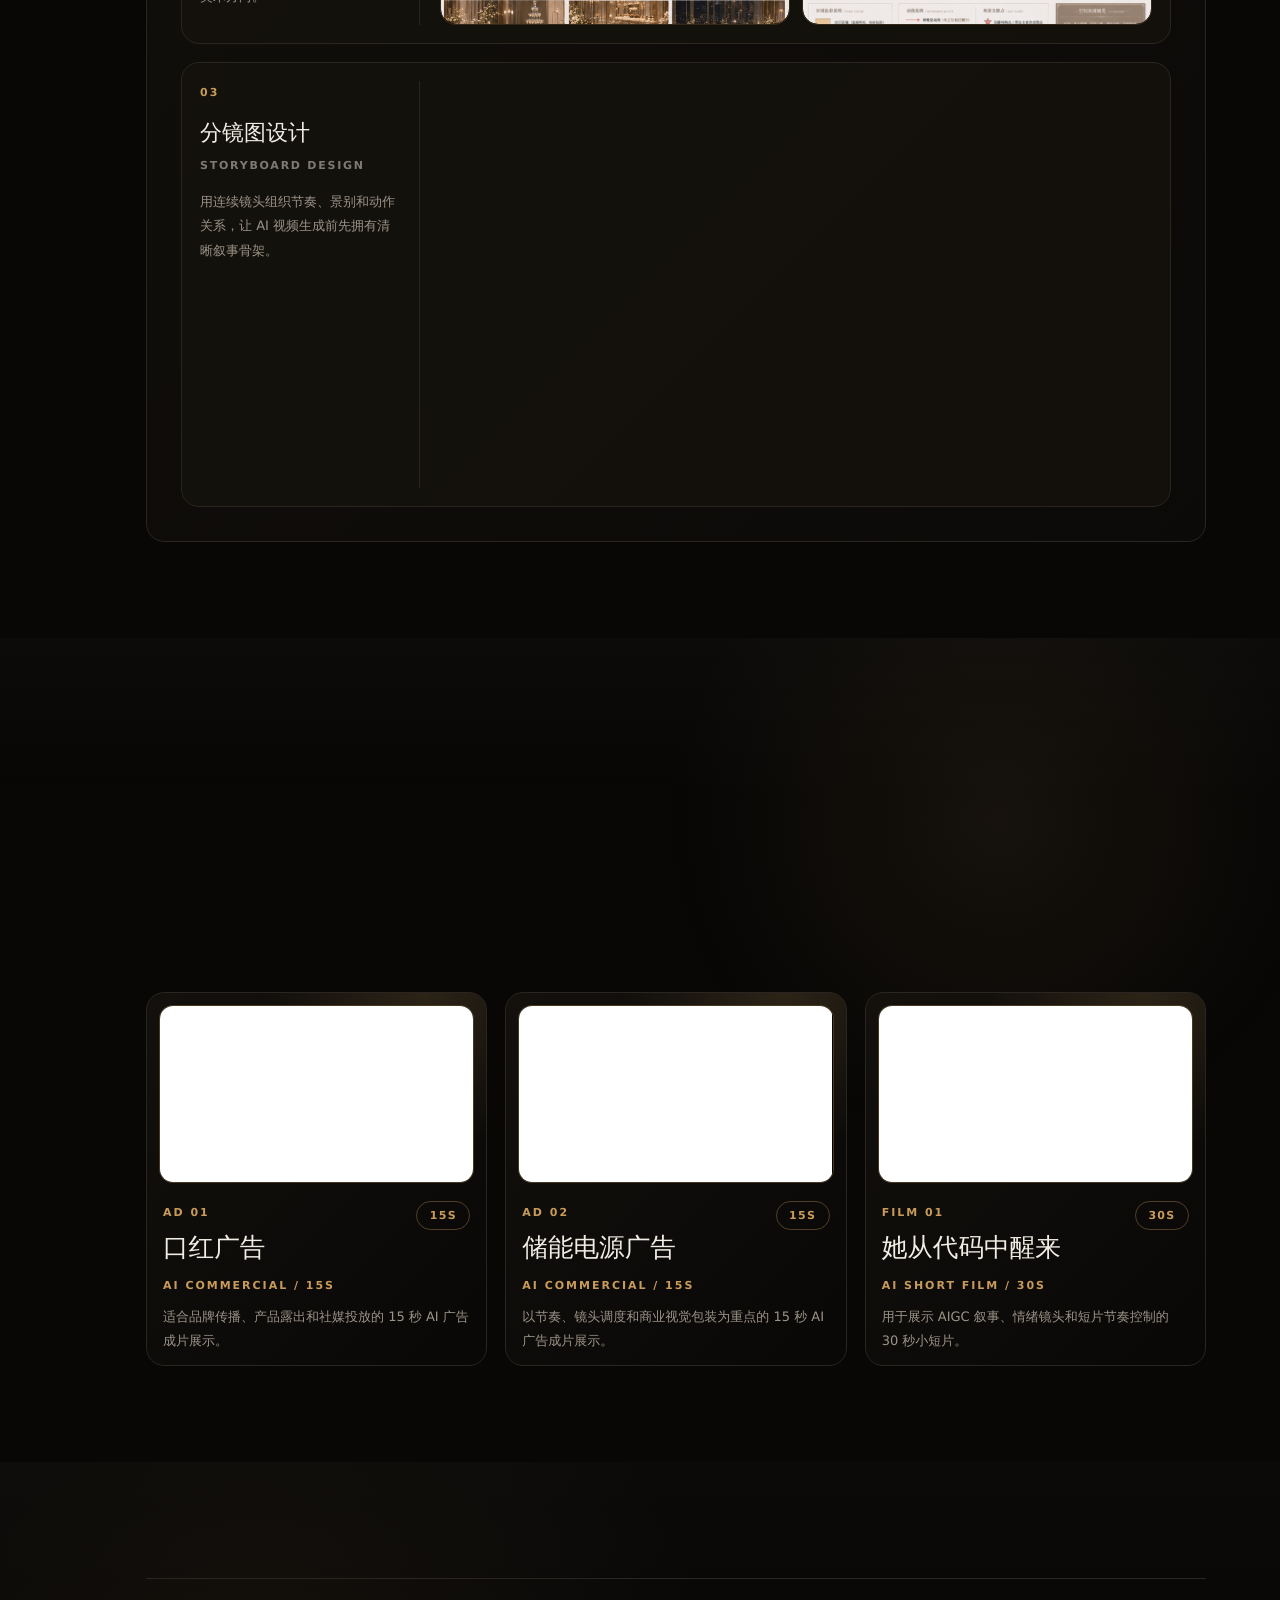
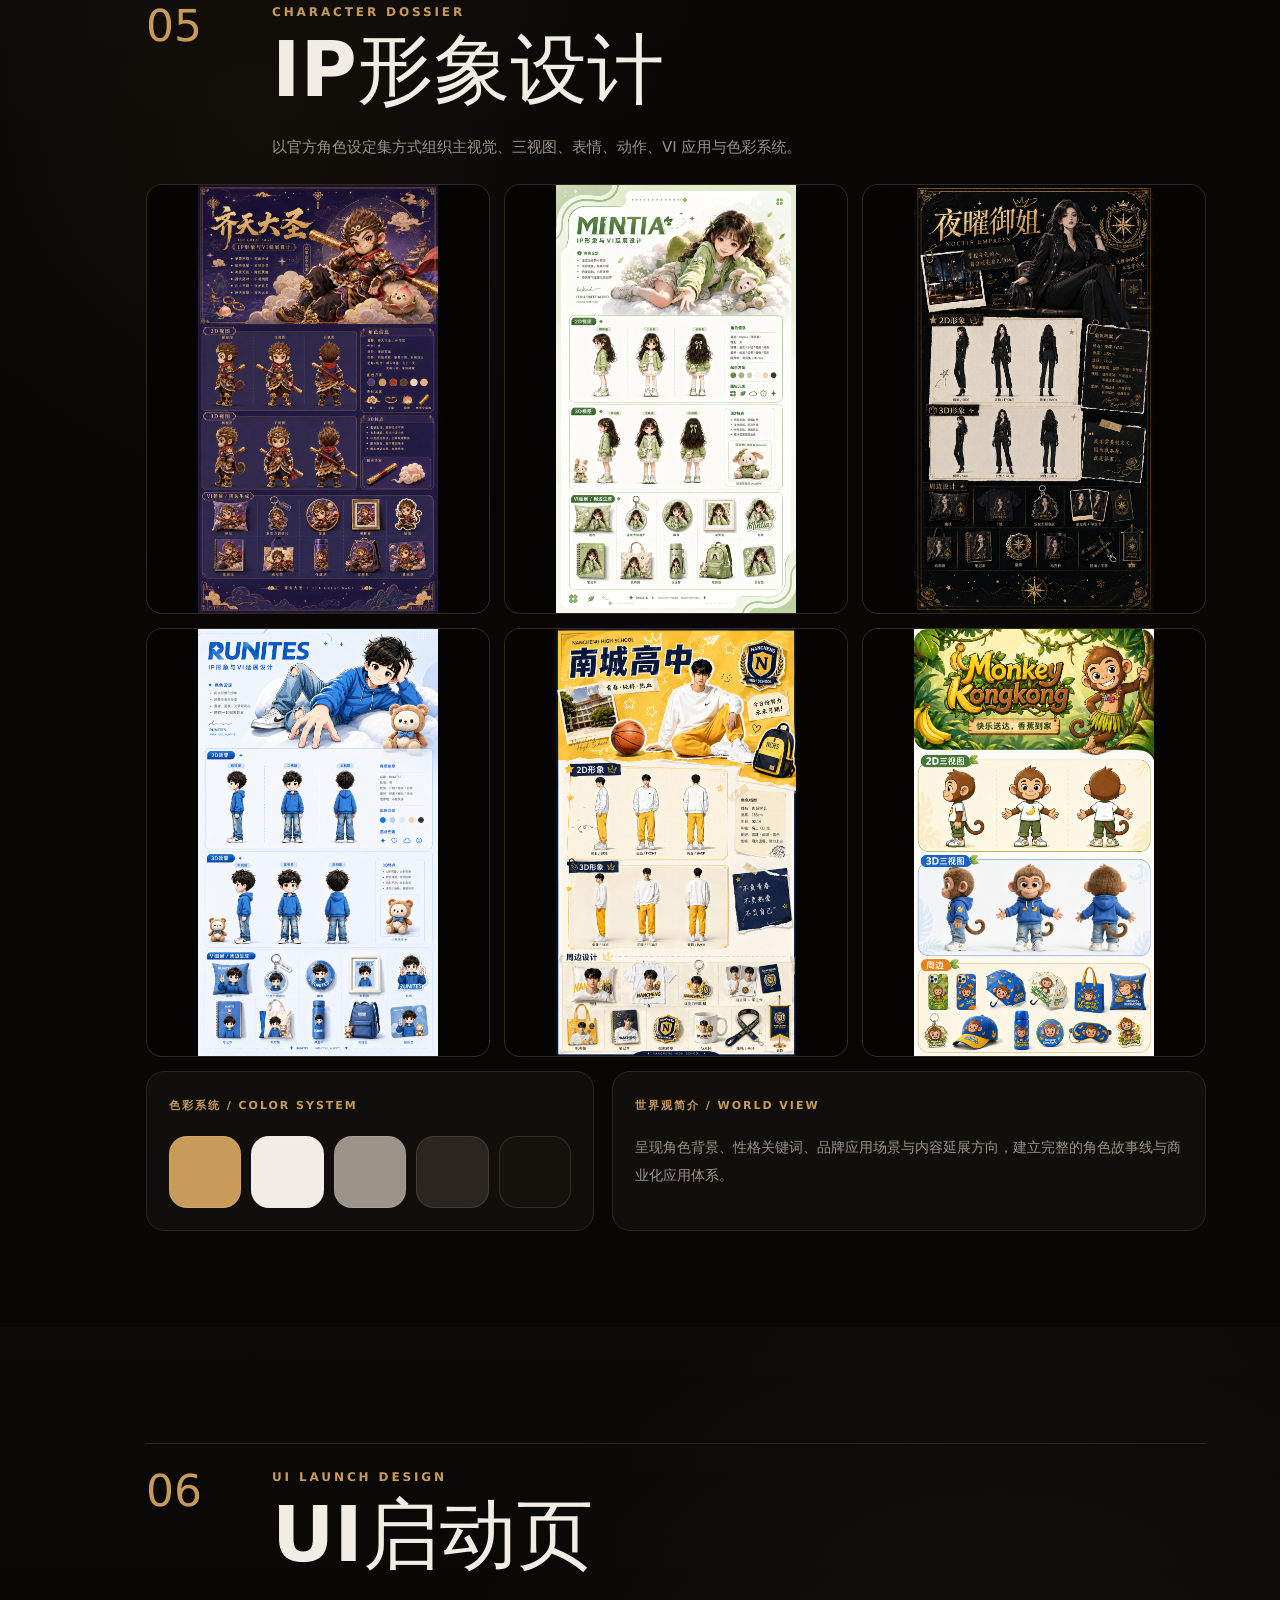
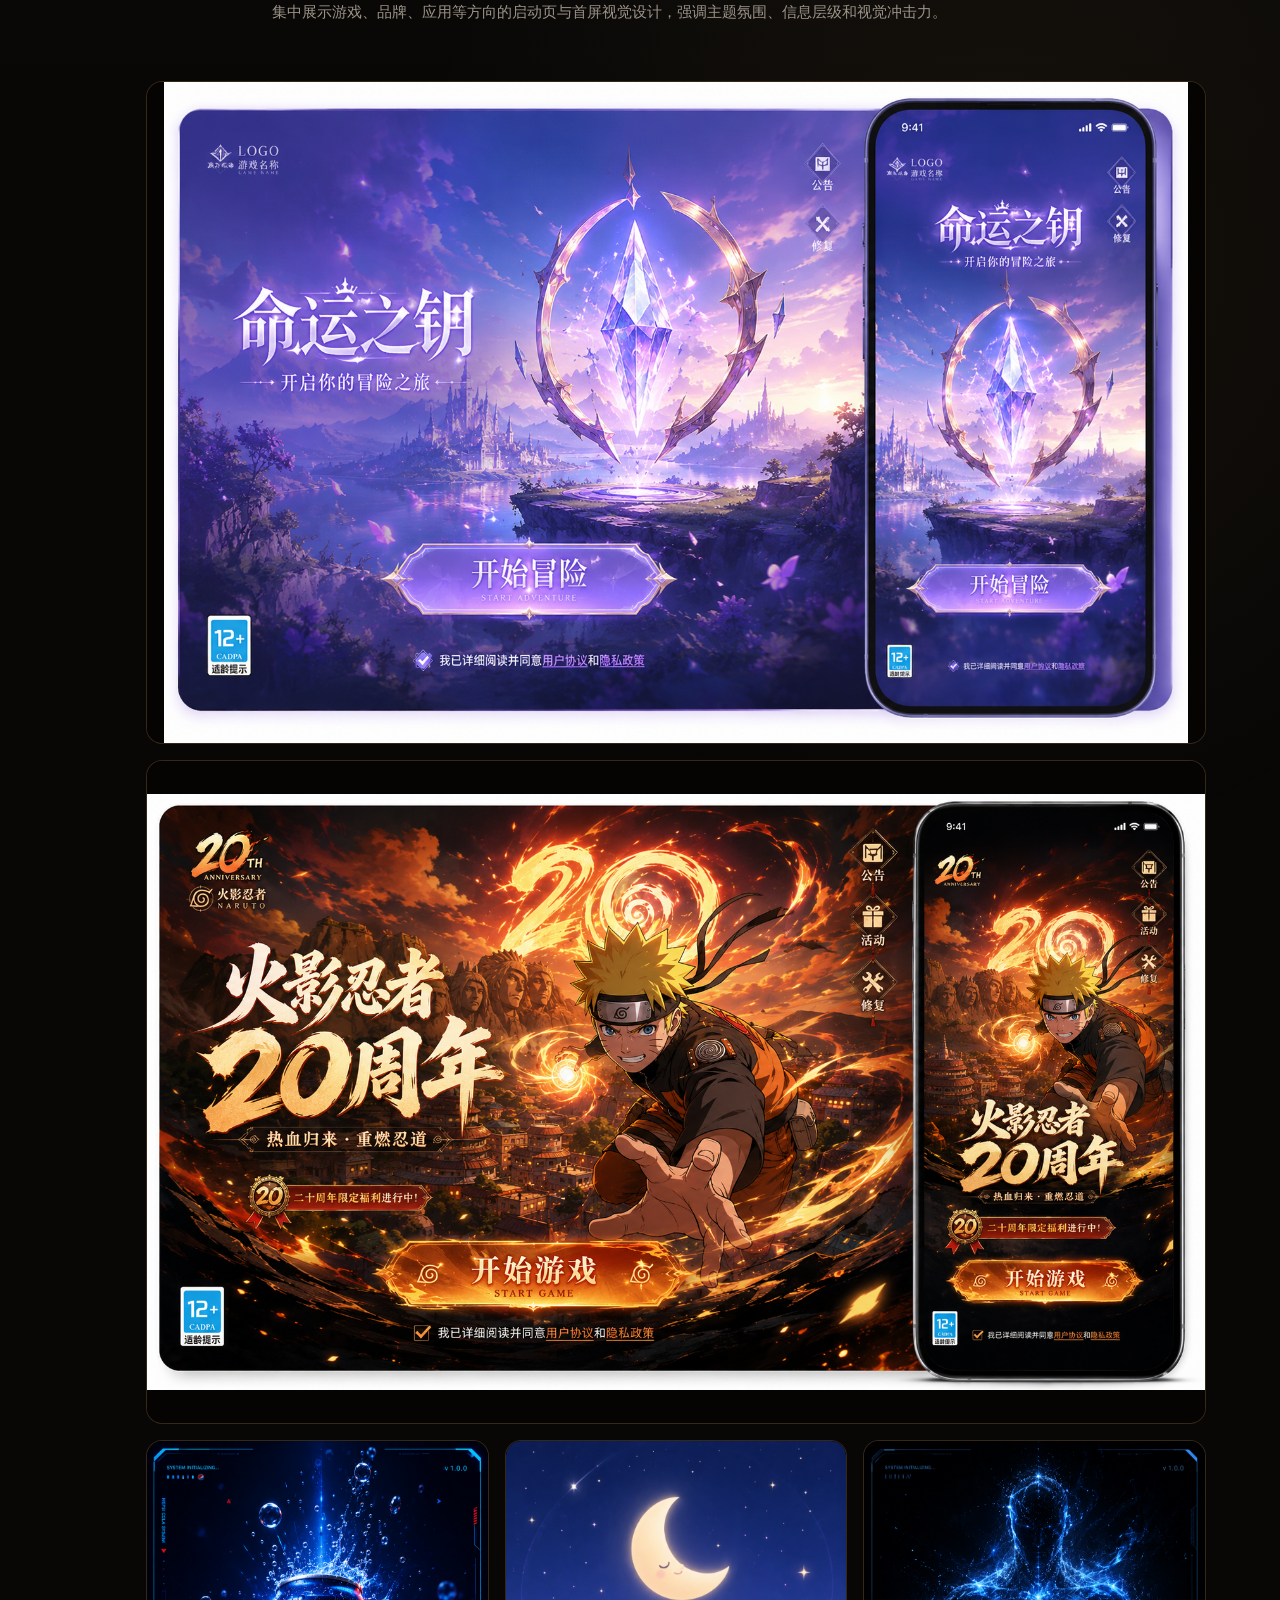
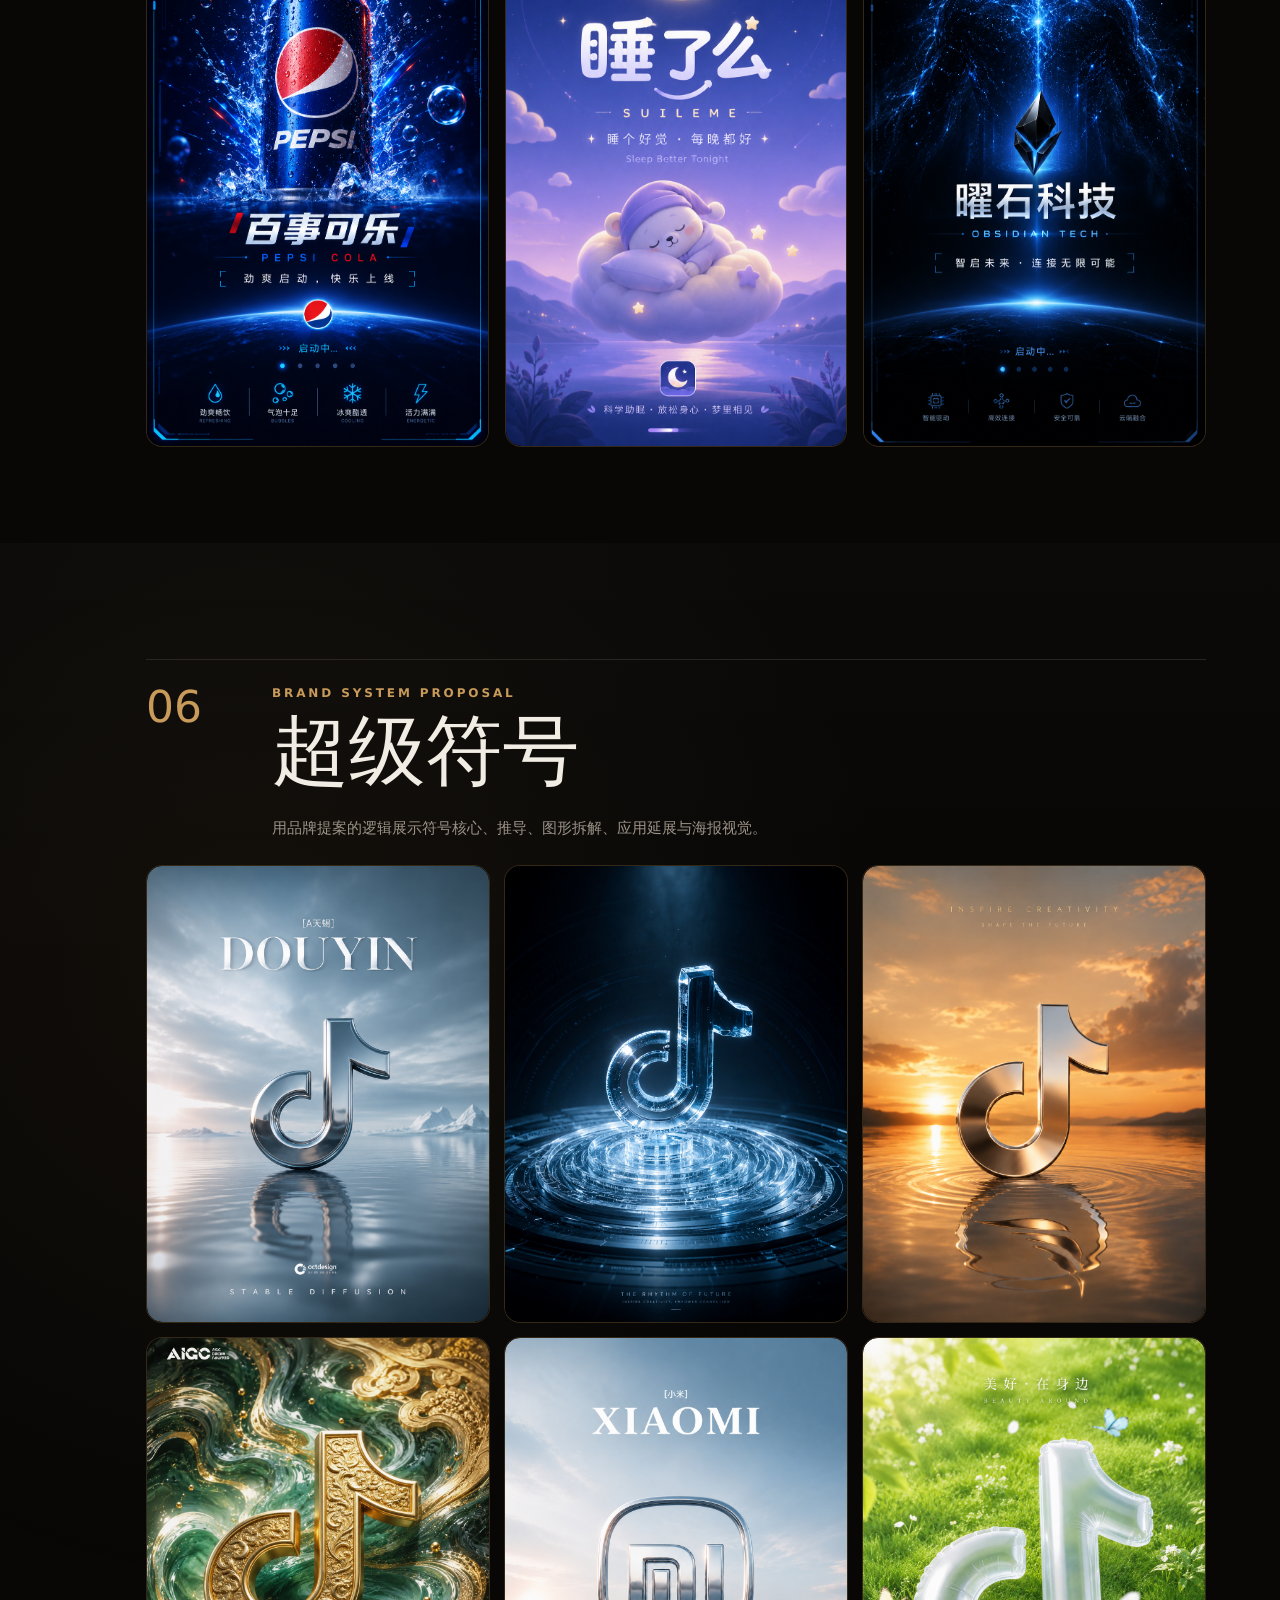
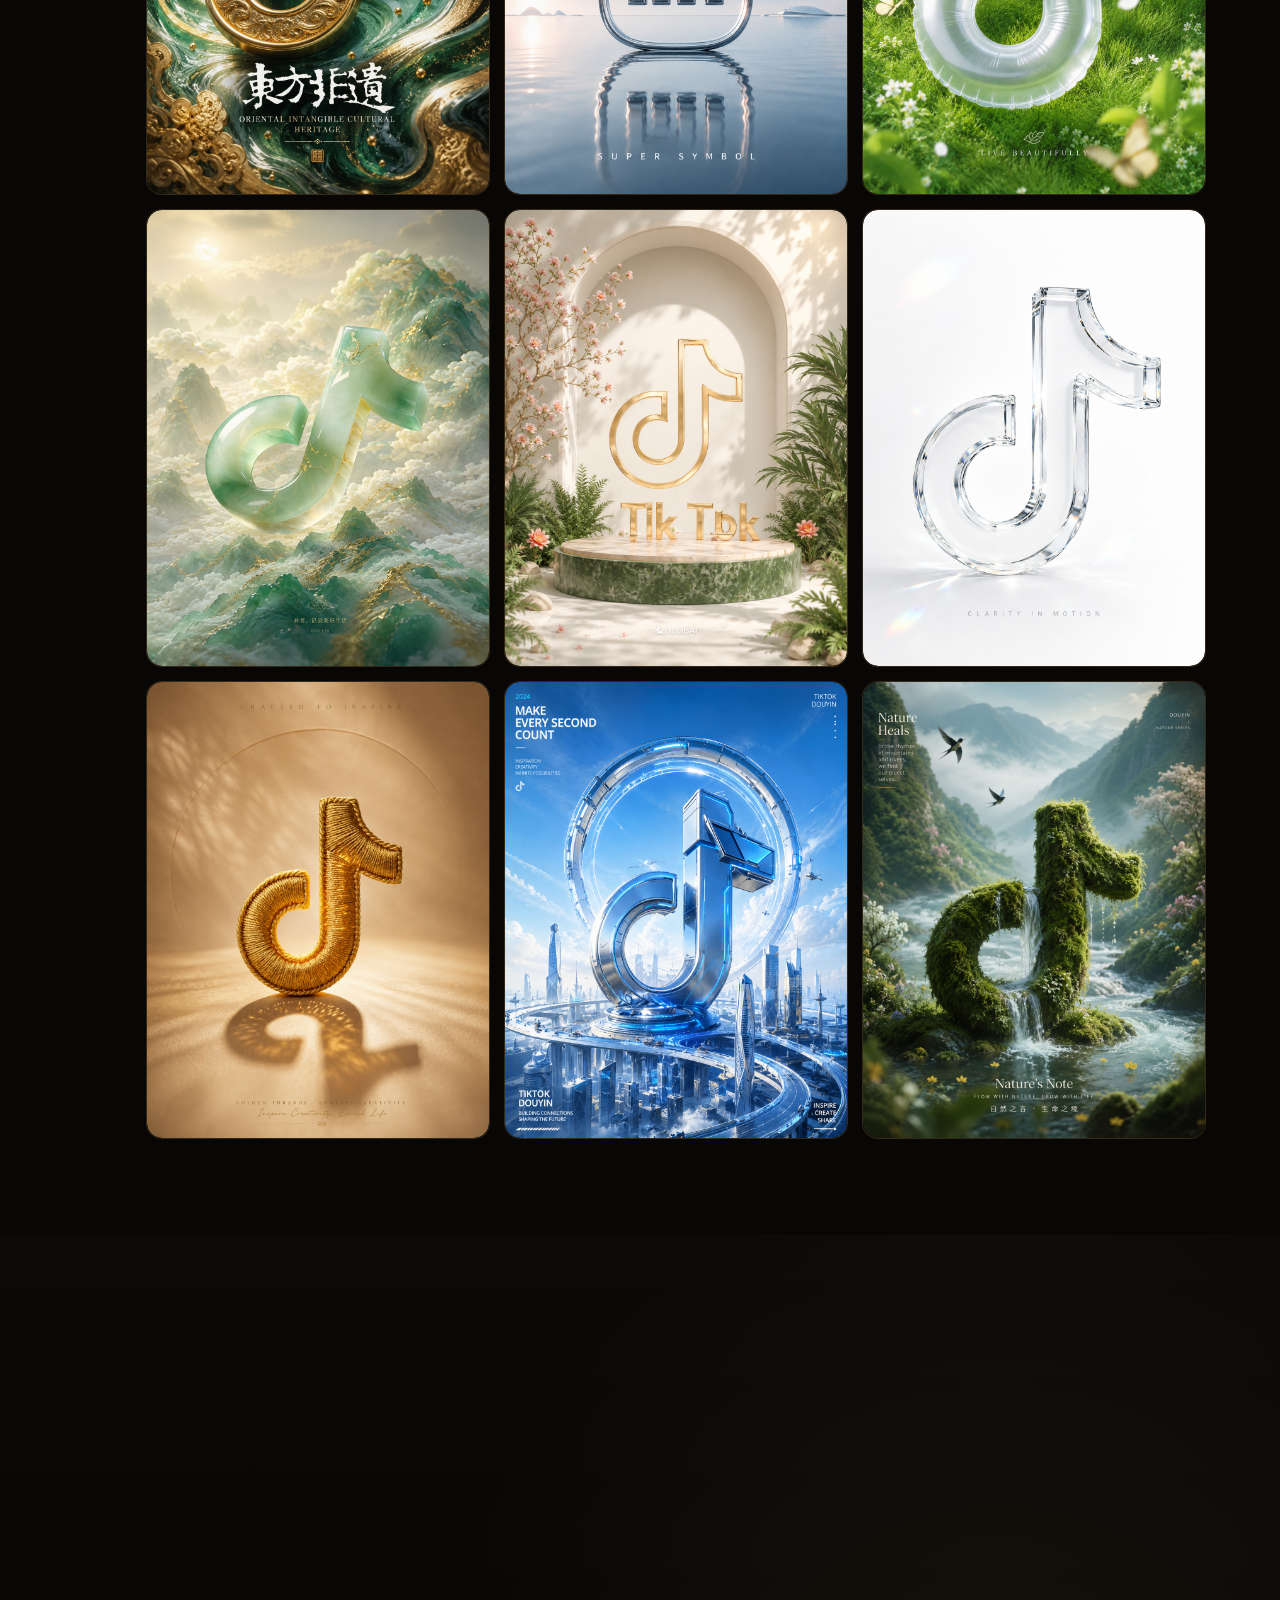
==== commit 2e8cc5ca: "Update work experience copy" ====
--- a/index.html
+++ b/index.html
@@ -8,7 +8,7 @@
       content="张宇 AIGC 个人作品集网站高级视觉模板，占位展示 AI生成写真、AI视频、IP形象设计、超级符号、电商海报与联系方式。"
     />
     <title>ZHANG YU PORTFOLIO / AIGC视觉档案馆</title>
-    <link rel="stylesheet" href="styles.css?v=aigc-gallery-template-63" />
+    <link rel="stylesheet" href="styles.css?v=aigc-gallery-template-64" />
   </head>
   <body>
     <div class="site-background" aria-hidden="true">
@@ -33,6 +33,6 @@
 
     <main class="portfolio-page" id="portfolioRoot"></main>
 
-    <script src="script.js?v=aigc-gallery-template-63"></script>
+    <script src="script.js?v=aigc-gallery-template-64"></script>
   </body>
 </html>
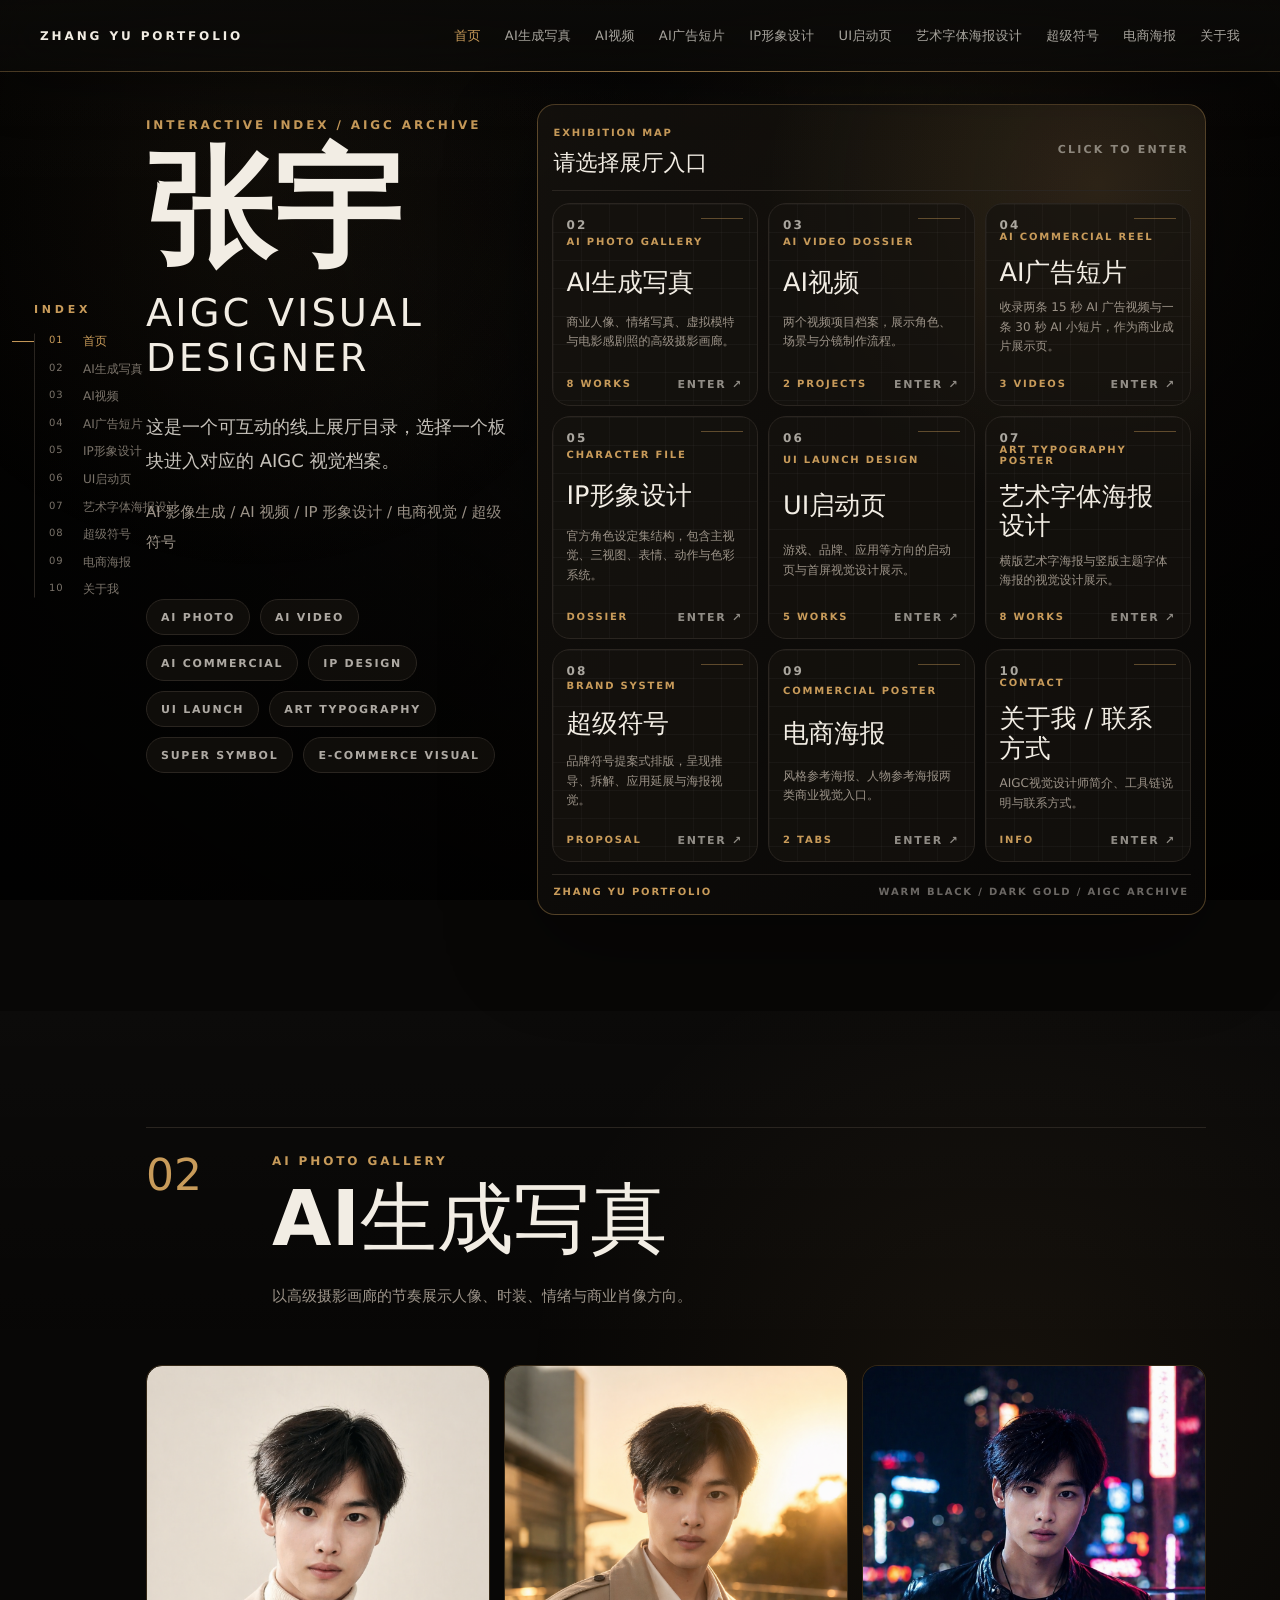
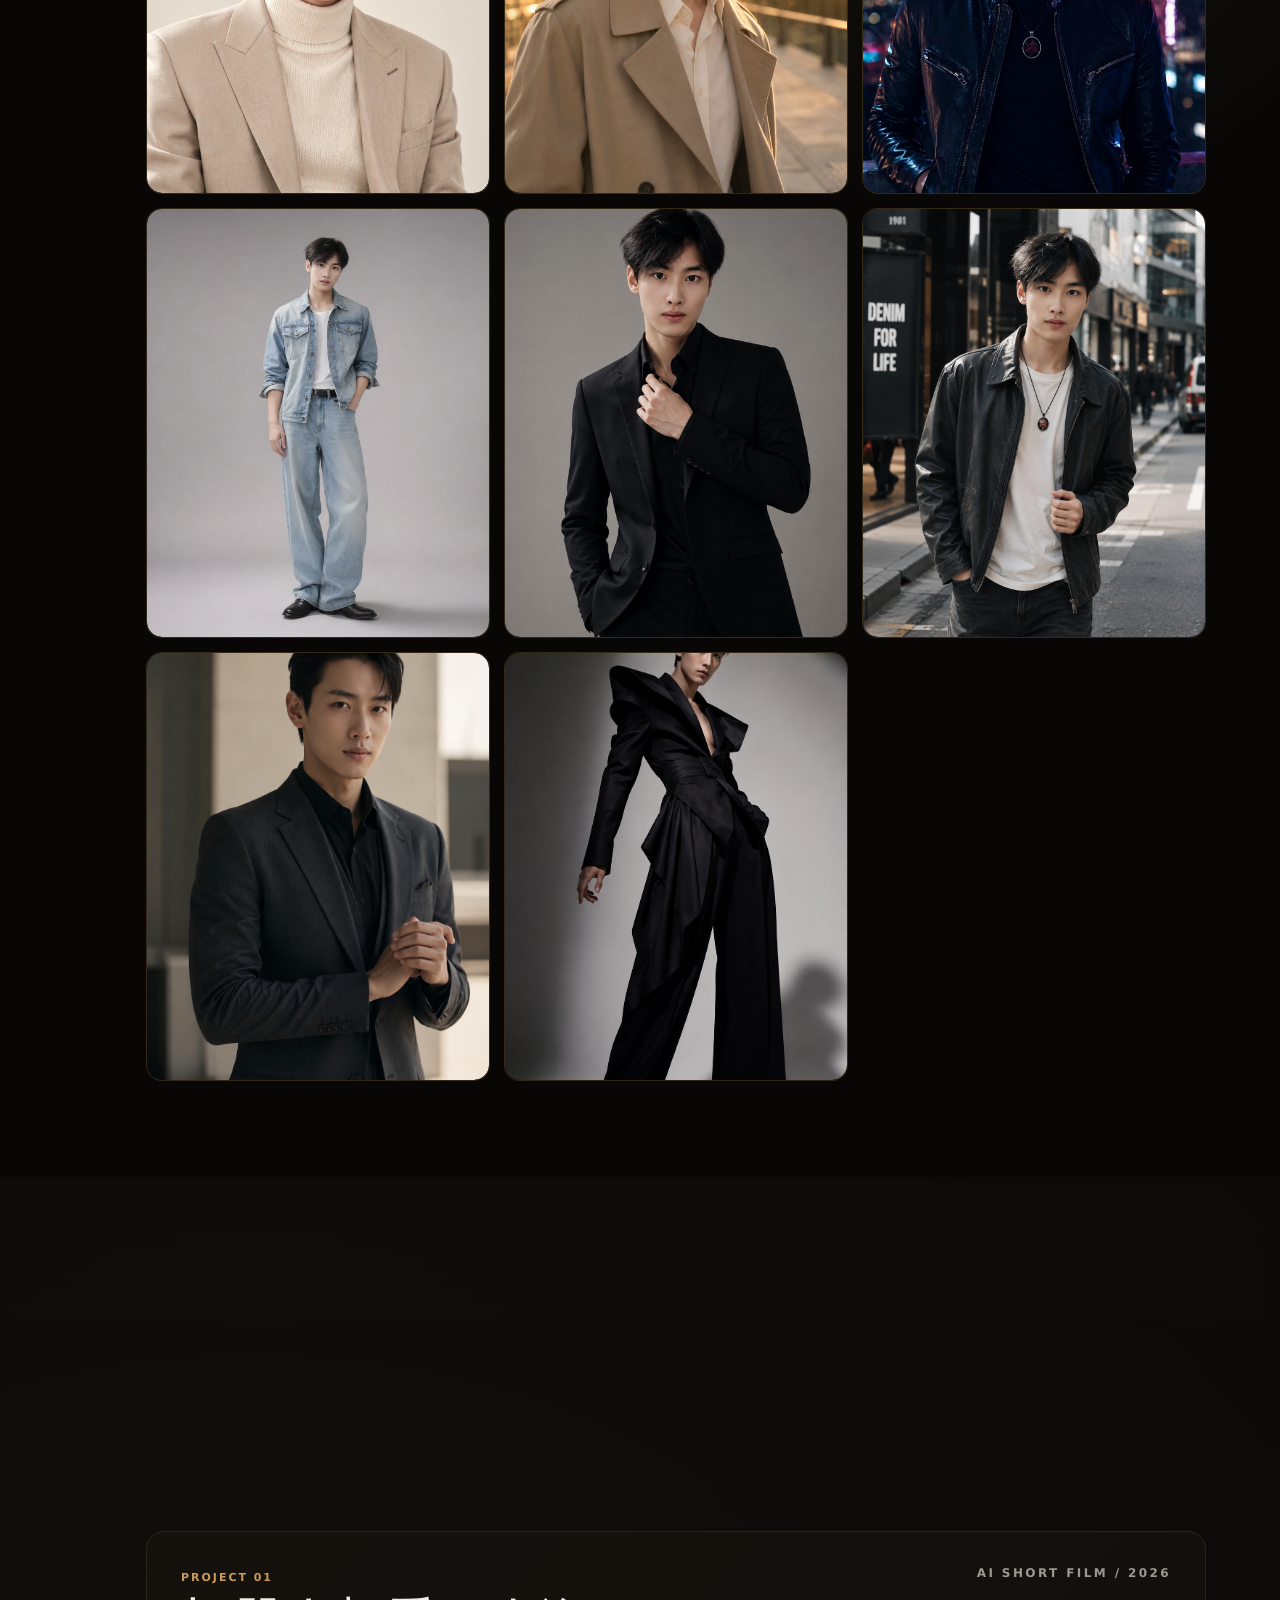
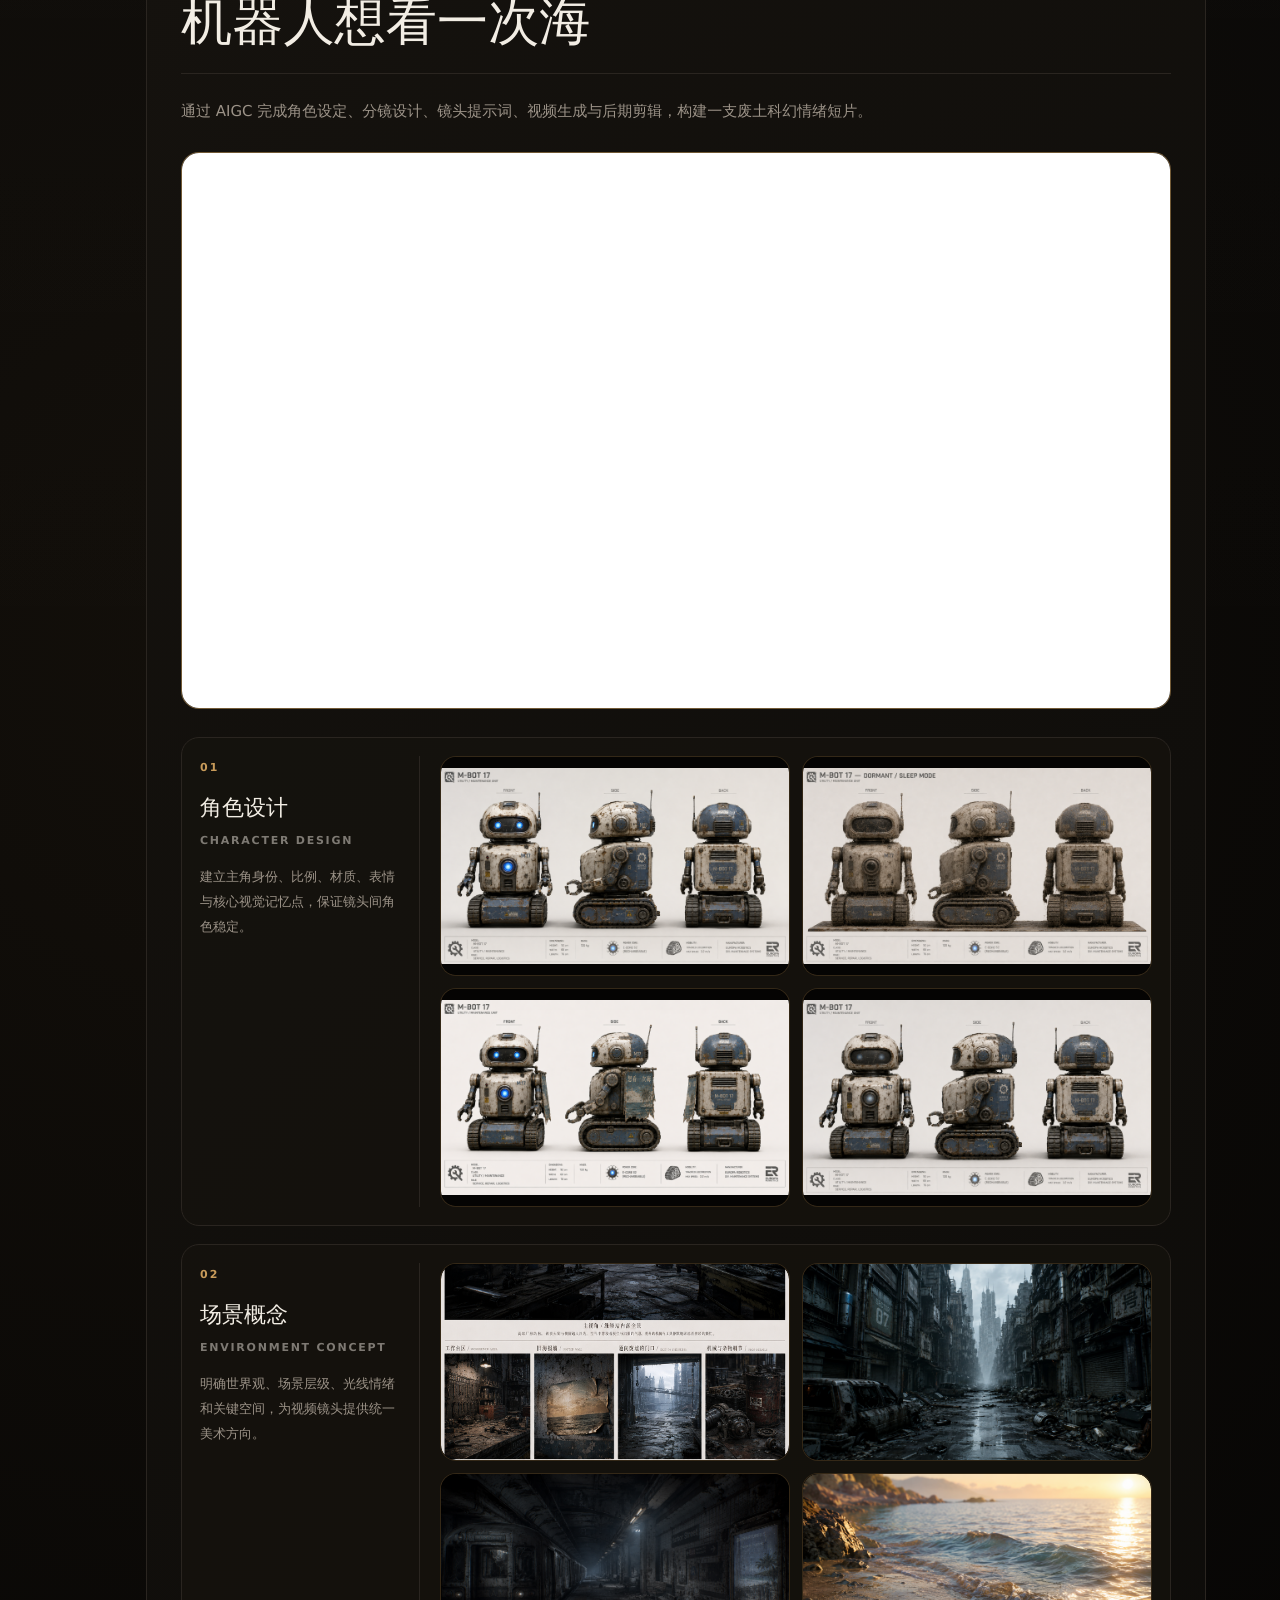
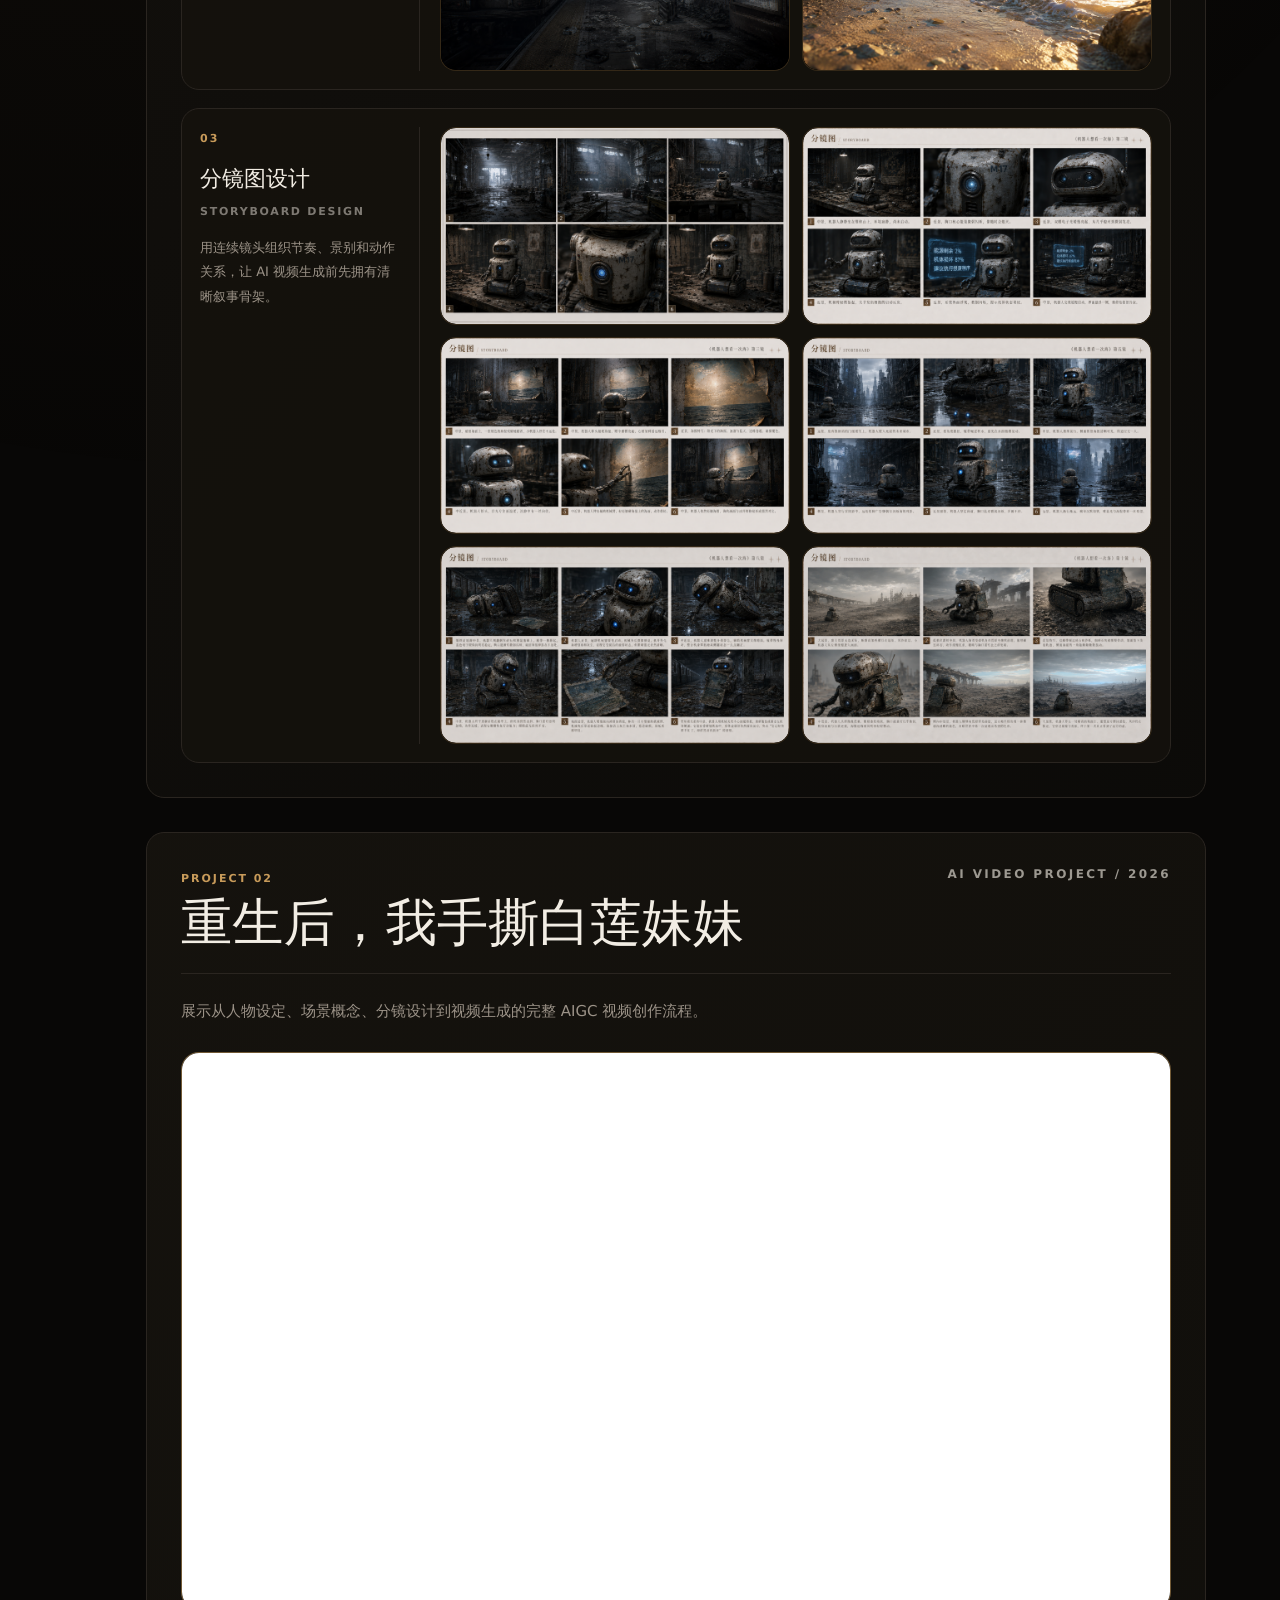
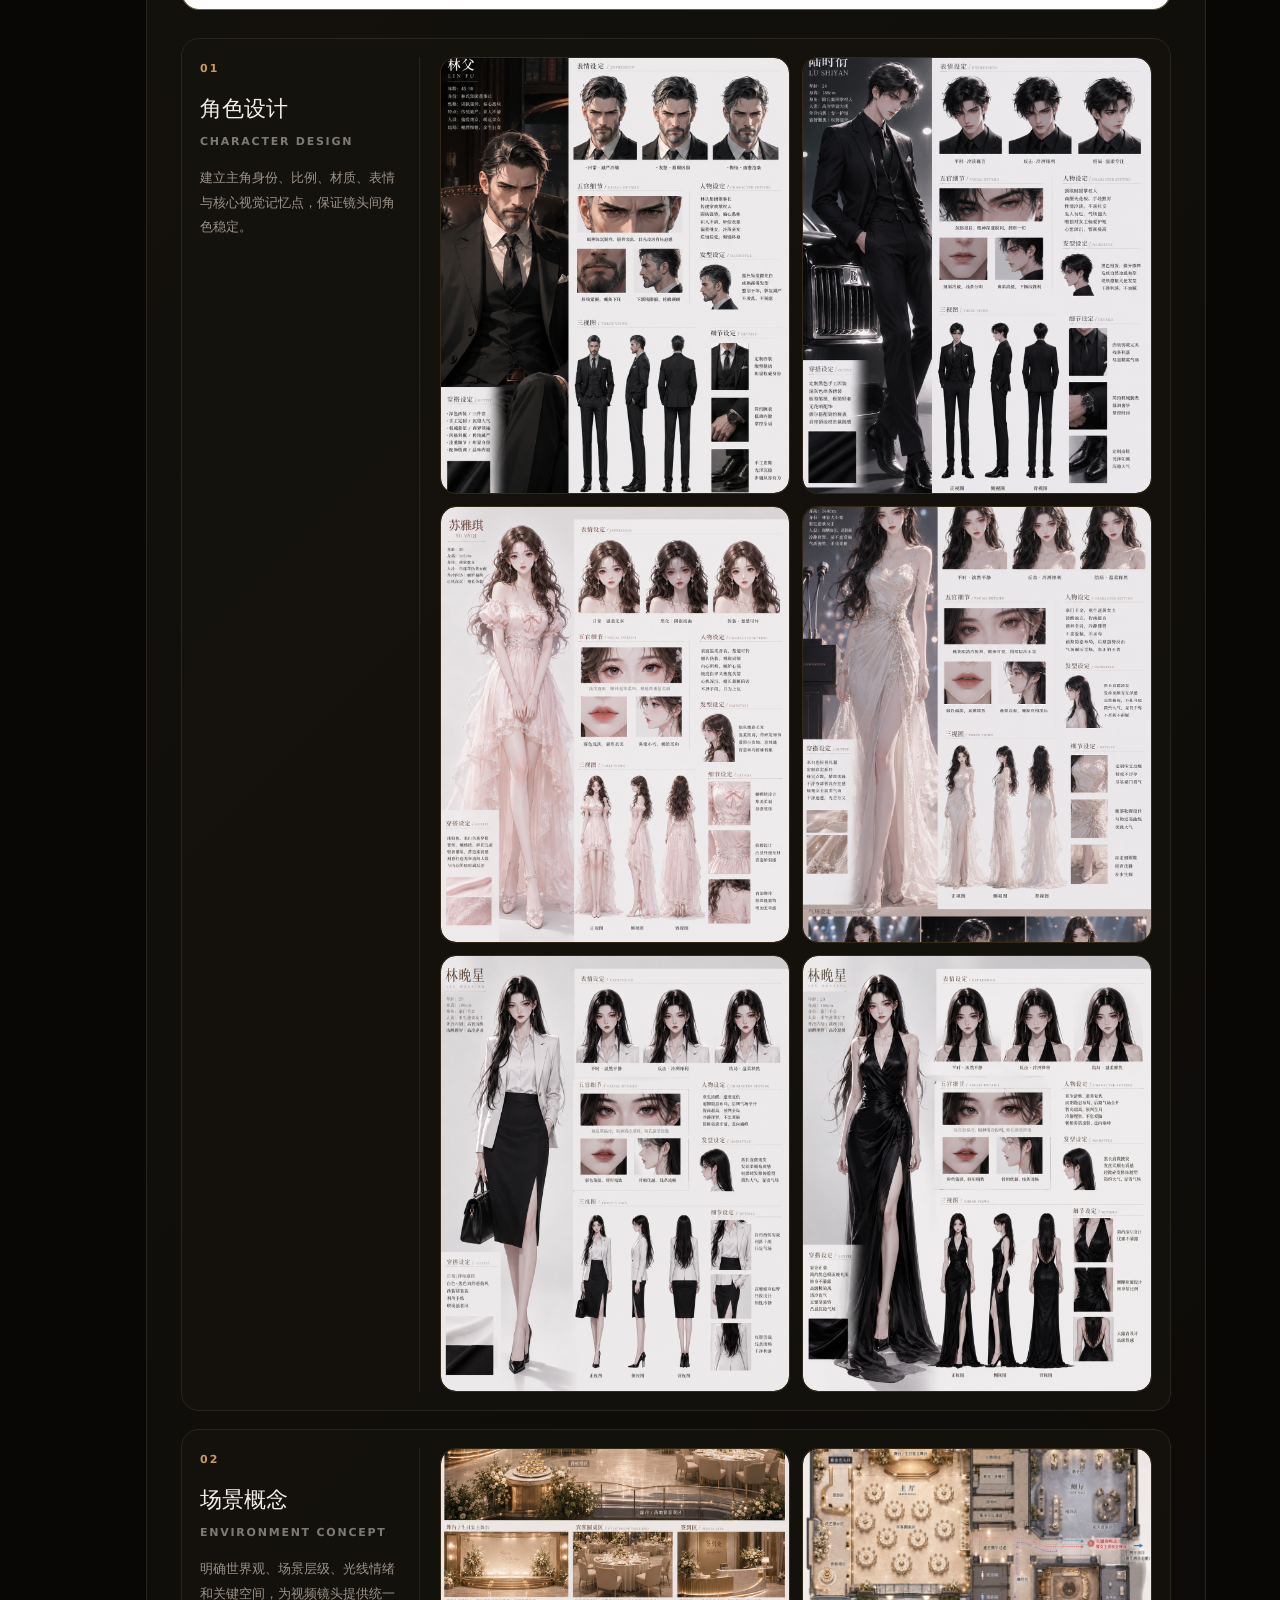
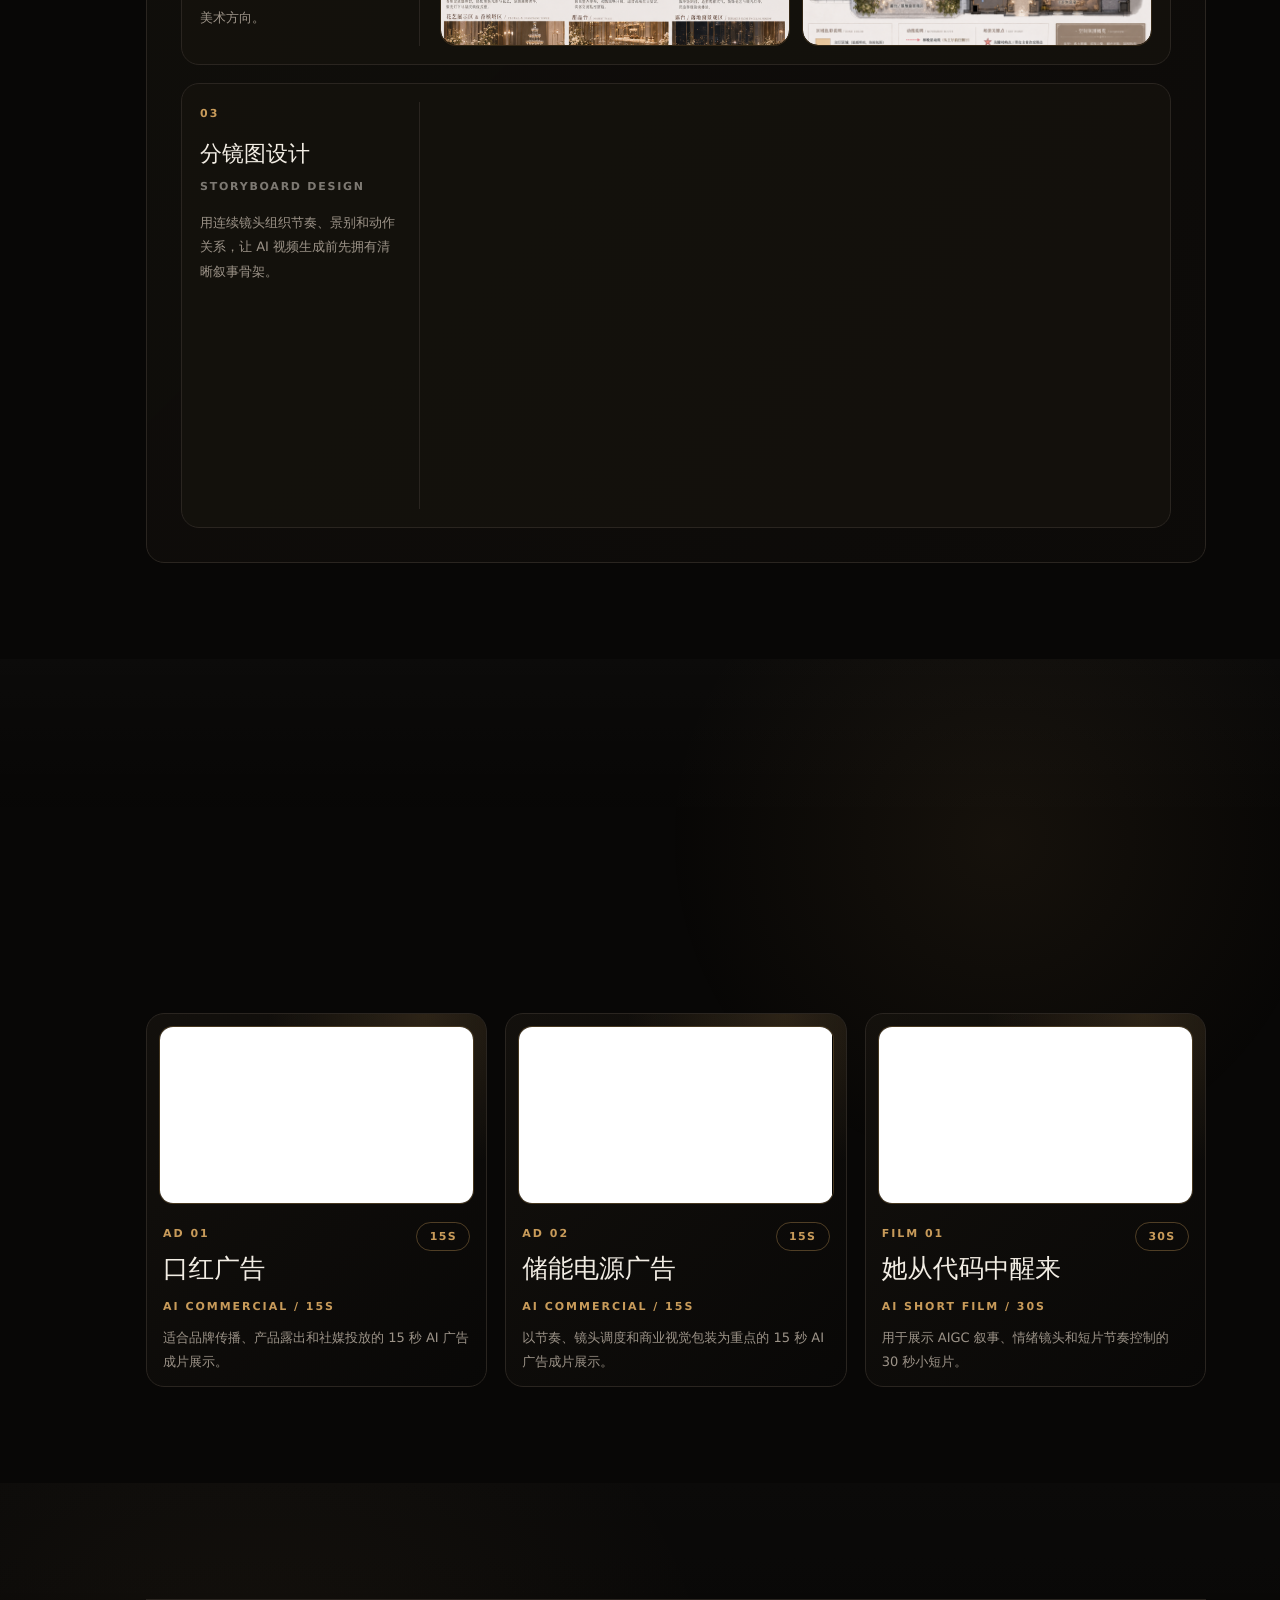
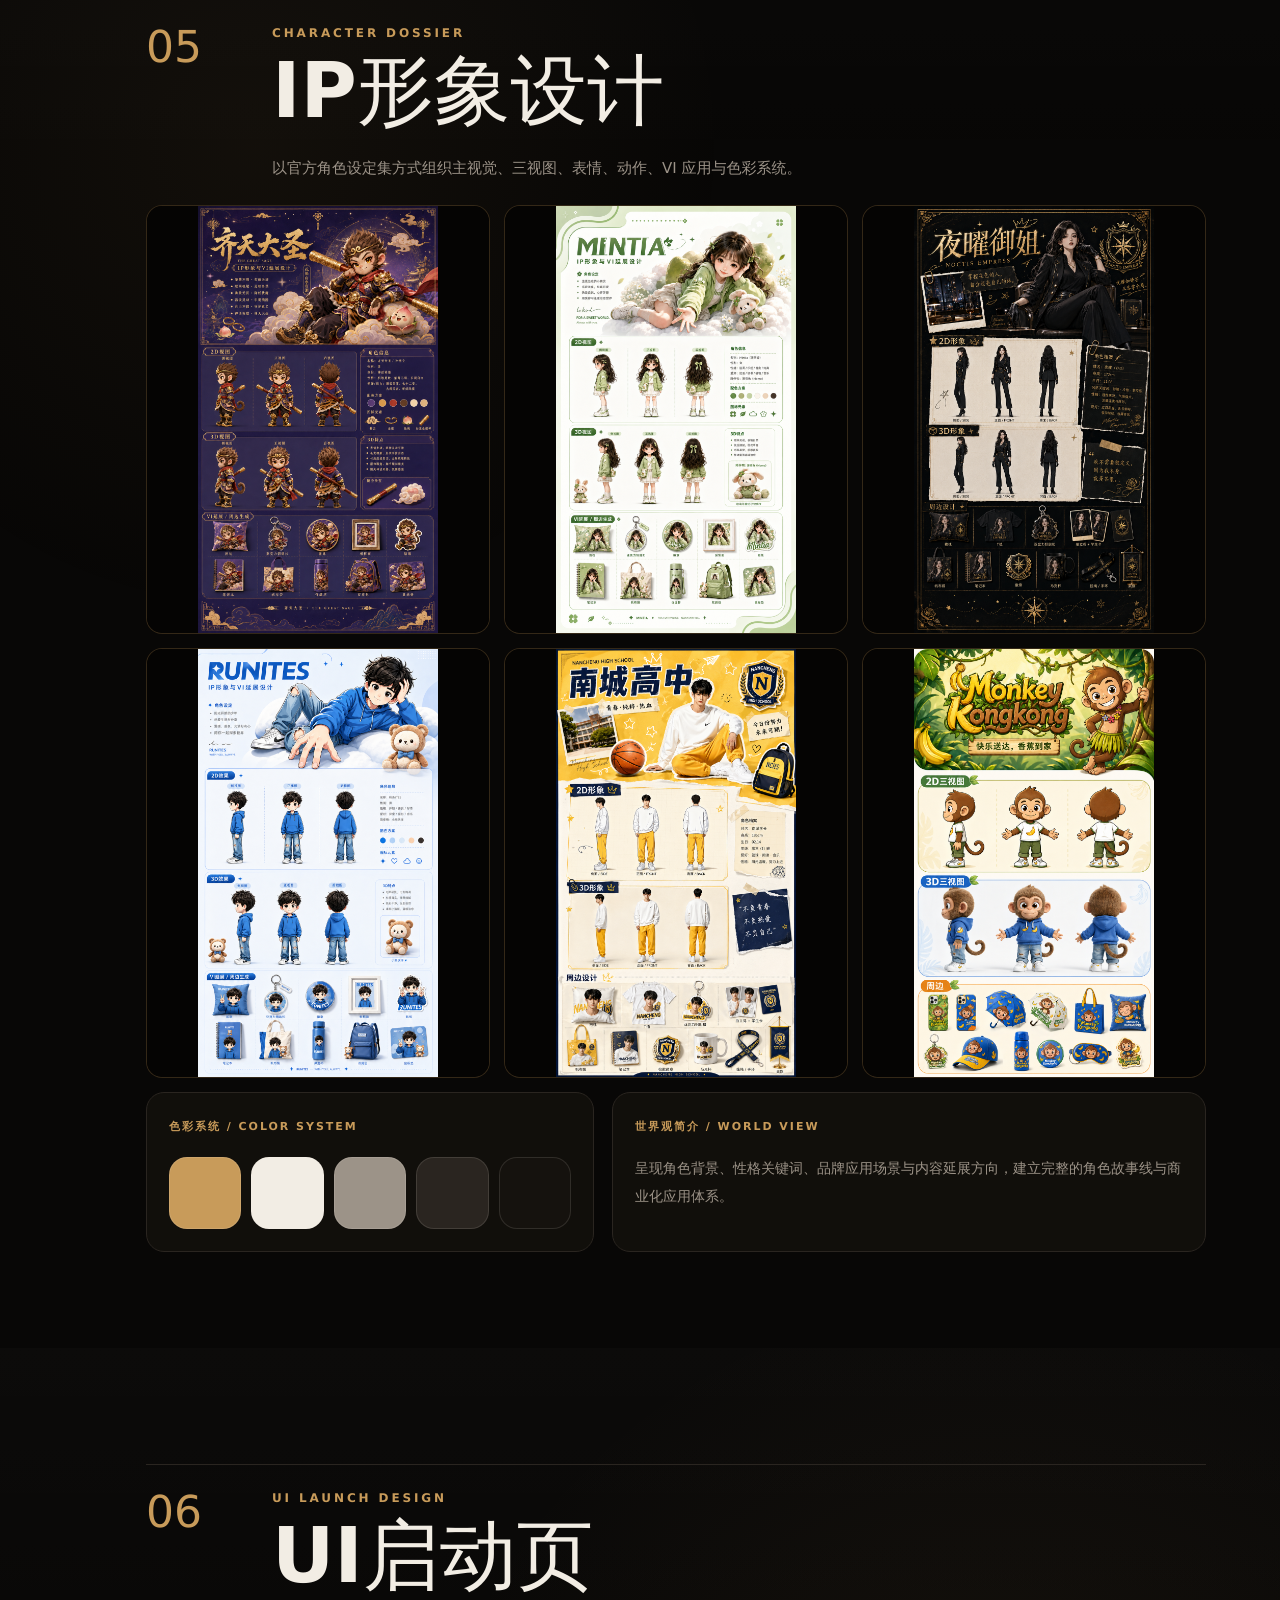
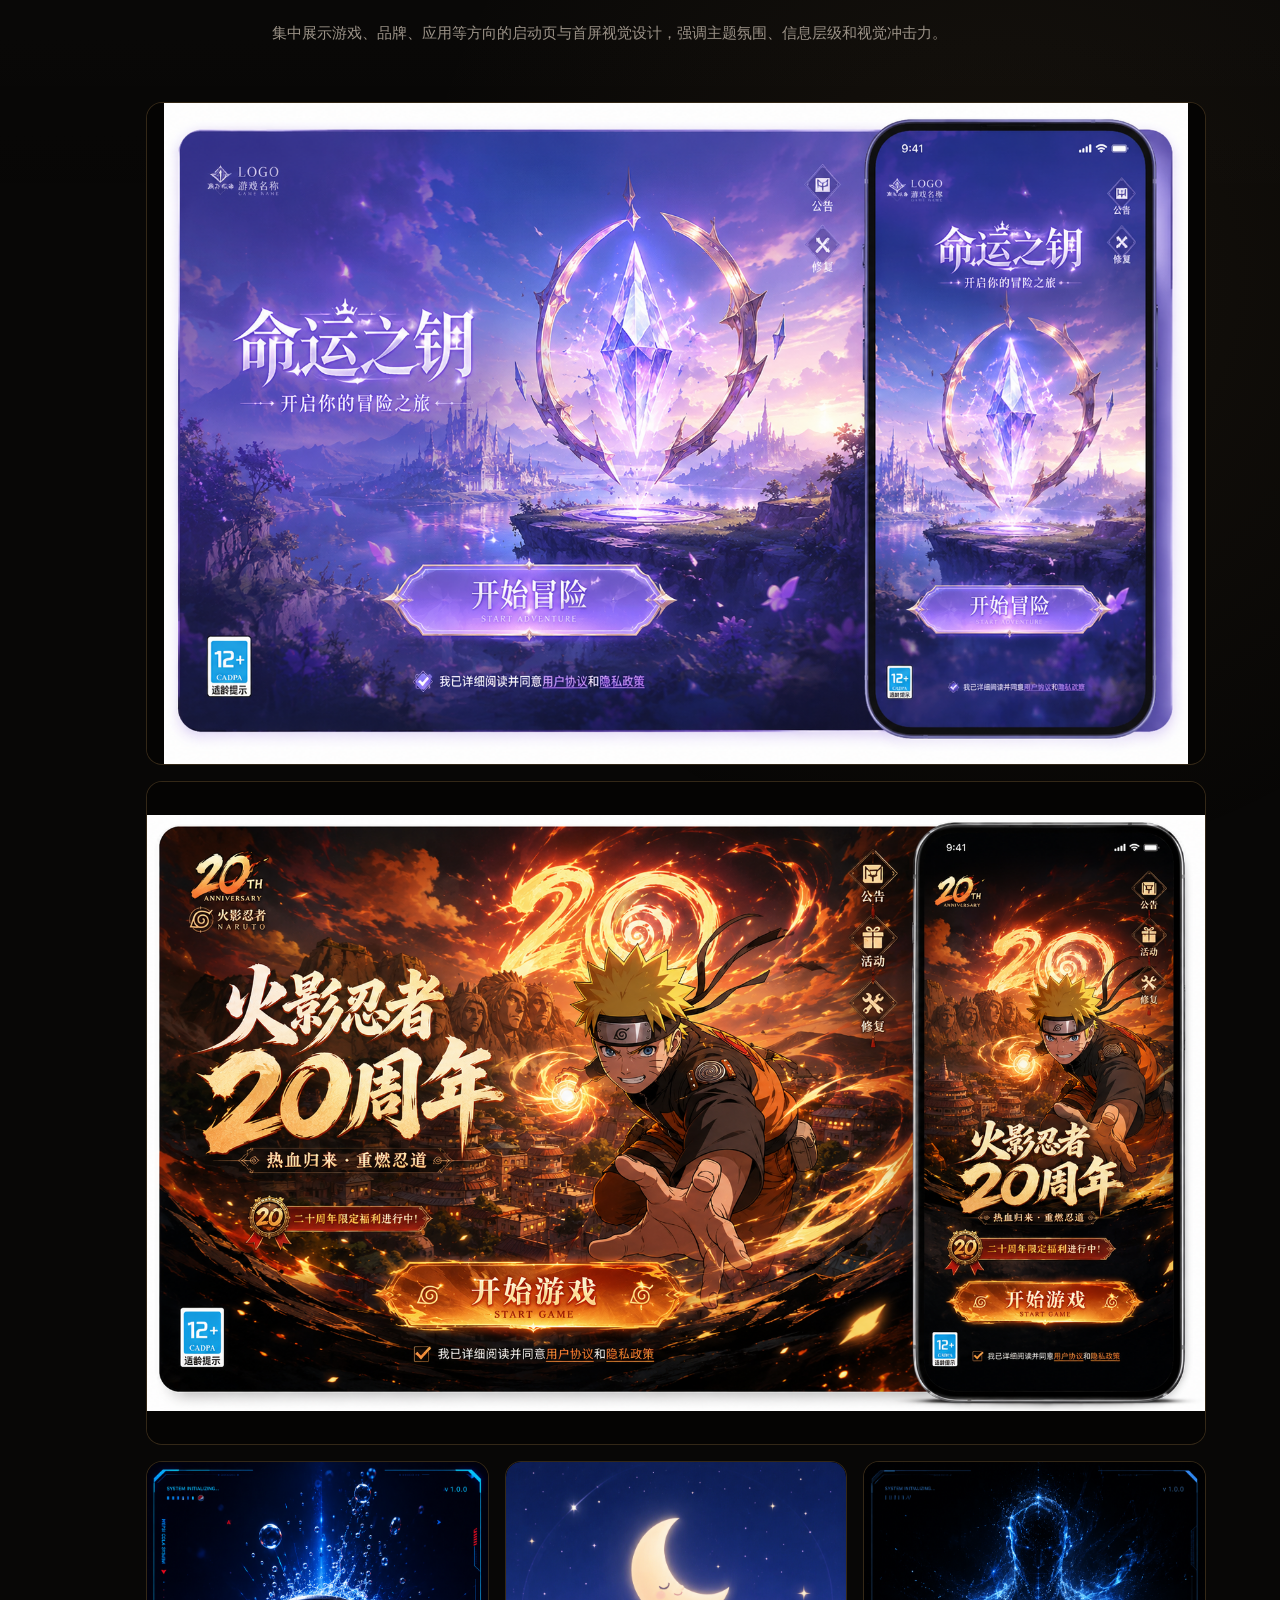
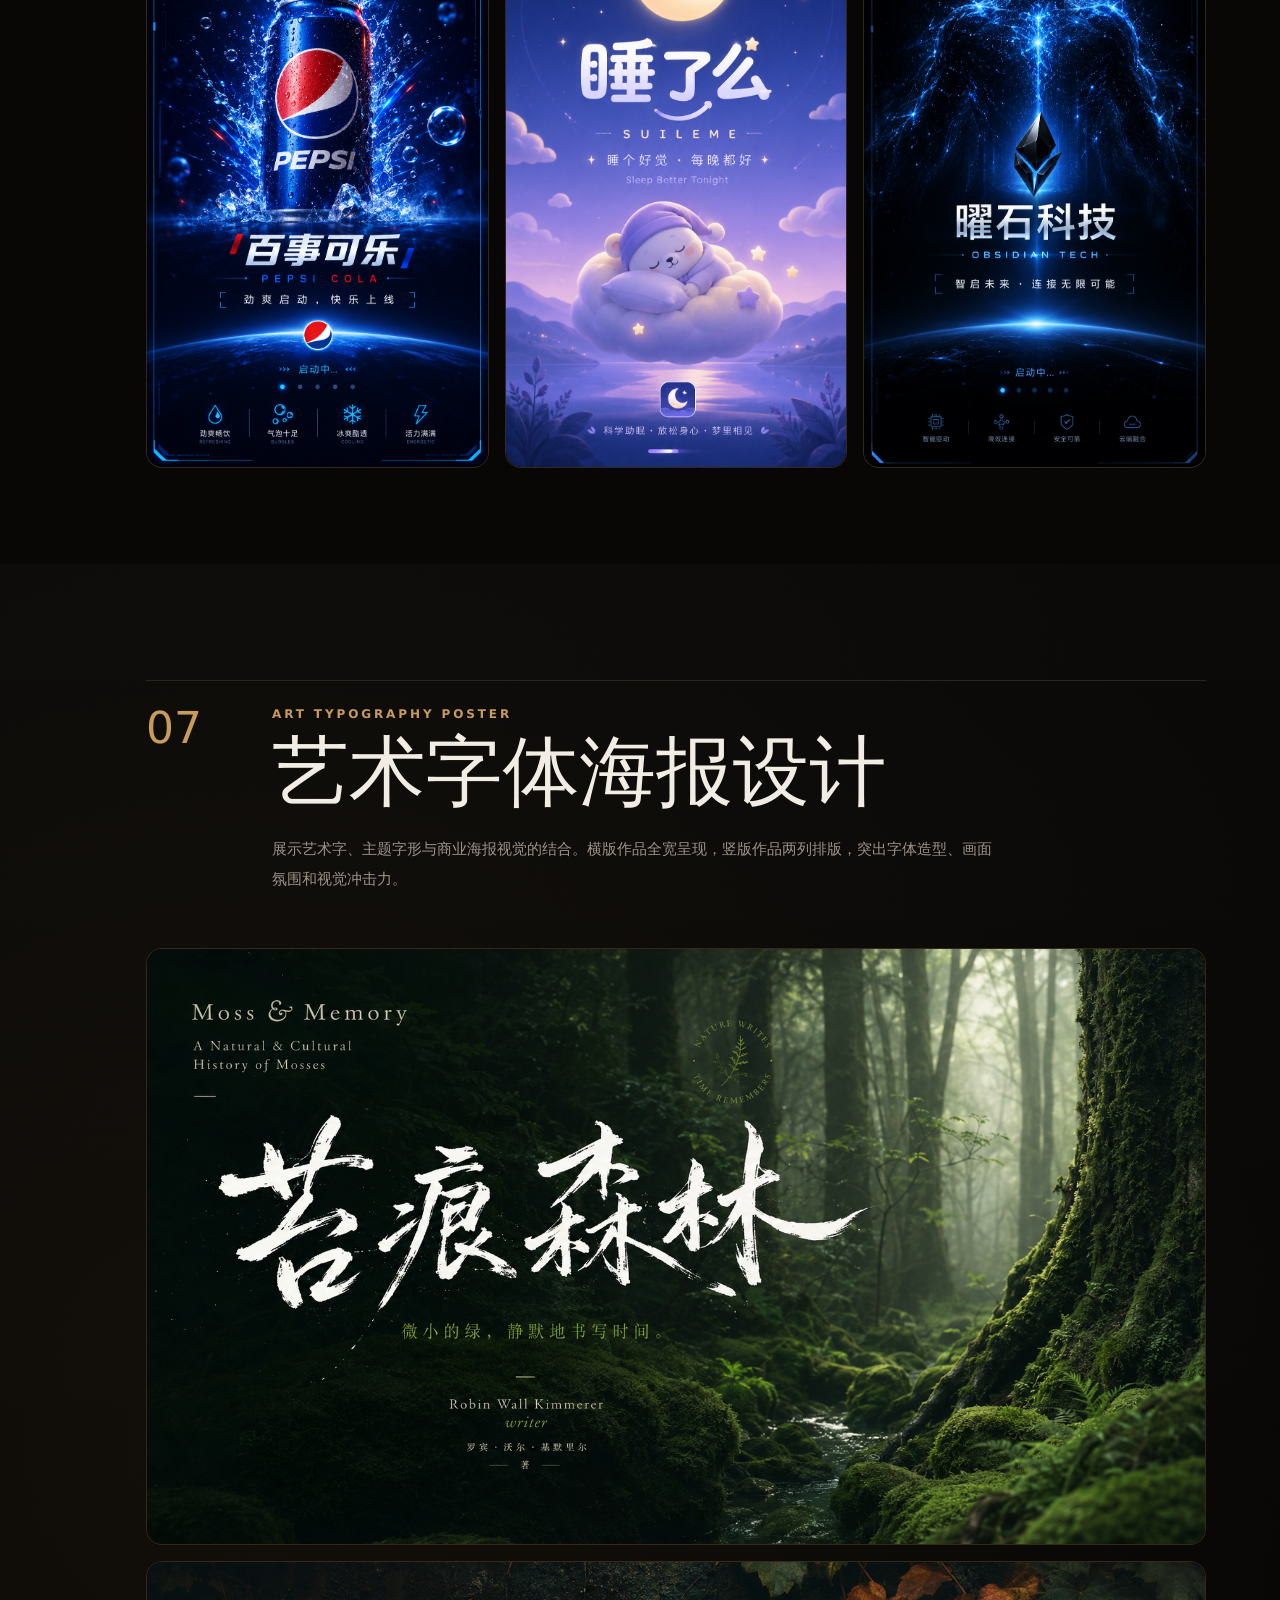
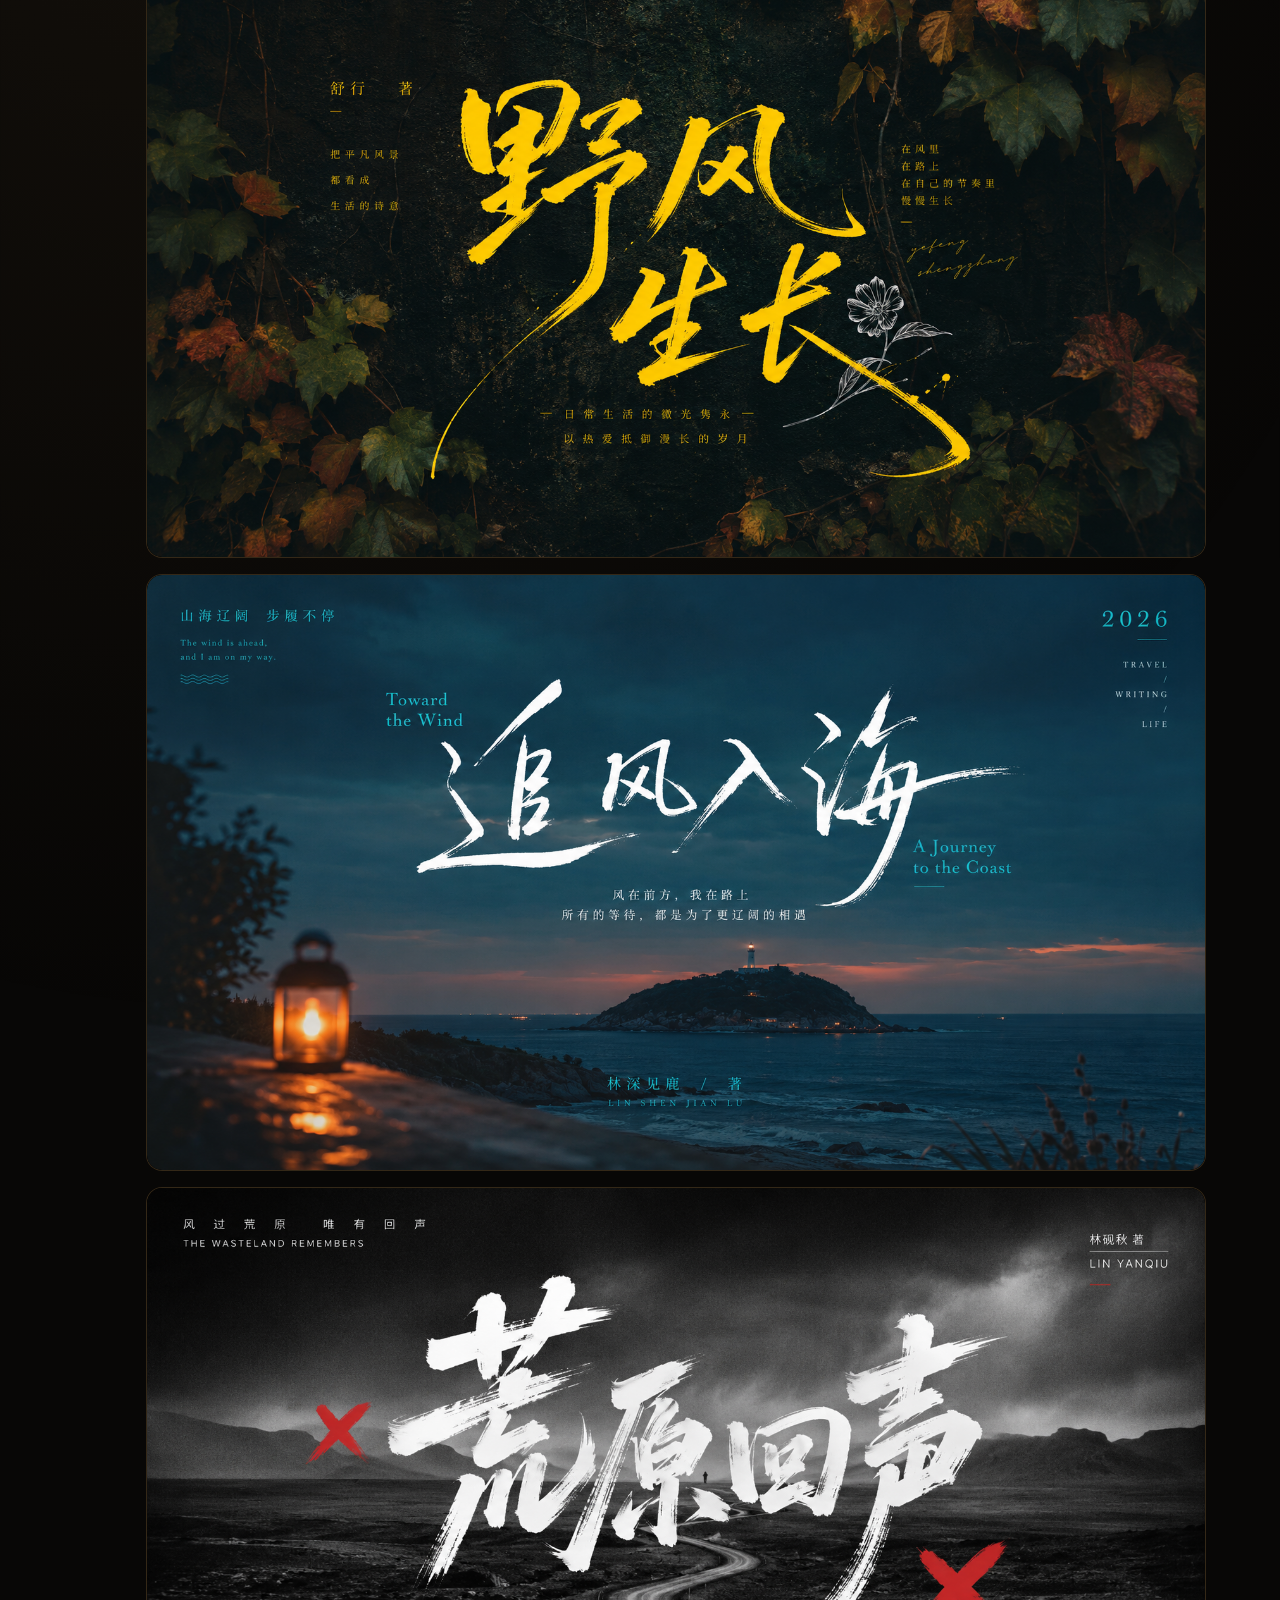
==== commit b0dcd08a: "Add art typography poster section" ====
--- a/index.html
+++ b/index.html
@@ -8,7 +8,7 @@
       content="张宇 AIGC 个人作品集网站高级视觉模板，占位展示 AI生成写真、AI视频、IP形象设计、超级符号、电商海报与联系方式。"
     />
     <title>ZHANG YU PORTFOLIO / AIGC视觉档案馆</title>
-    <link rel="stylesheet" href="styles.css?v=aigc-gallery-template-64" />
+    <link rel="stylesheet" href="styles.css?v=aigc-gallery-template-65" />
   </head>
   <body>
     <div class="site-background" aria-hidden="true">
@@ -33,6 +33,6 @@
 
     <main class="portfolio-page" id="portfolioRoot"></main>
 
-    <script src="script.js?v=aigc-gallery-template-64"></script>
+    <script src="script.js?v=aigc-gallery-template-65"></script>
   </body>
 </html>
--- a/styles.css
+++ b/styles.css
@@ -1045,6 +1045,11 @@
   gap: 16px;
 }
 
+.uploaded-masonry-art {
+  grid-template-columns: repeat(4, minmax(0, 1fr));
+  gap: 16px;
+}
+
 .uploaded-masonry-process {
   grid-template-columns: repeat(3, minmax(0, 1fr));
 }
@@ -1092,6 +1097,22 @@
   aspect-ratio: 16 / 10;
 }
 
+.uploaded-masonry-art .masonry-work-card {
+  grid-column: span 2;
+}
+
+.uploaded-masonry-art .masonry-work-card:nth-child(-n + 4) {
+  grid-column: 1 / -1;
+}
+
+.uploaded-masonry-art .masonry-work-card .uploaded-work-frame {
+  aspect-ratio: 9 / 16;
+}
+
+.uploaded-masonry-art .masonry-work-card:nth-child(-n + 4) .uploaded-work-frame {
+  aspect-ratio: 16 / 9;
+}
+
 .ecommerce-grid-reference.uploaded-masonry-ecommerce .masonry-work-card .uploaded-work-frame {
   aspect-ratio: 941 / 1672;
 }
@@ -1131,6 +1152,7 @@
 .dossier-masonry-card .uploaded-image,
 .symbol-masonry-card .uploaded-image,
 .ui-launch-masonry-card .uploaded-image,
+.art-typography-masonry-card .uploaded-image,
 .dossier-card .uploaded-image,
 .dossier-main .uploaded-image,
 .symbol-card .uploaded-image,
@@ -1685,6 +1707,7 @@
 .photo-grid.uploaded-masonry,
 .ecommerce-grid.uploaded-masonry,
 .ui-launch-grid.uploaded-masonry,
+.art-typography-grid.uploaded-masonry,
 .process-materials.uploaded-masonry,
 .storyboard-wall.uploaded-masonry {
   display: grid;
@@ -2302,6 +2325,19 @@
     gap: 12px;
   }
 
+  .uploaded-masonry-art {
+    grid-template-columns: repeat(2, minmax(0, 1fr));
+    gap: 12px;
+  }
+
+  .uploaded-masonry-art .masonry-work-card {
+    grid-column: span 1;
+  }
+
+  .uploaded-masonry-art .masonry-work-card:nth-child(-n + 4) {
+    grid-column: 1 / -1;
+  }
+
   .uploaded-masonry-ui .masonry-work-card {
     grid-column: span 1;
   }
@@ -2401,9 +2437,21 @@
     grid-template-columns: 1fr;
   }
 
+  .uploaded-masonry-art {
+    grid-template-columns: repeat(2, minmax(0, 1fr));
+  }
+
   .uploaded-masonry-ui .masonry-work-card,
   .uploaded-masonry-ui .masonry-work-card:nth-child(-n + 2) {
     grid-column: span 1;
+  }
+
+  .uploaded-masonry-art .masonry-work-card {
+    grid-column: span 1;
+  }
+
+  .uploaded-masonry-art .masonry-work-card:nth-child(-n + 4) {
+    grid-column: 1 / -1;
   }
 
   .photo-grid,
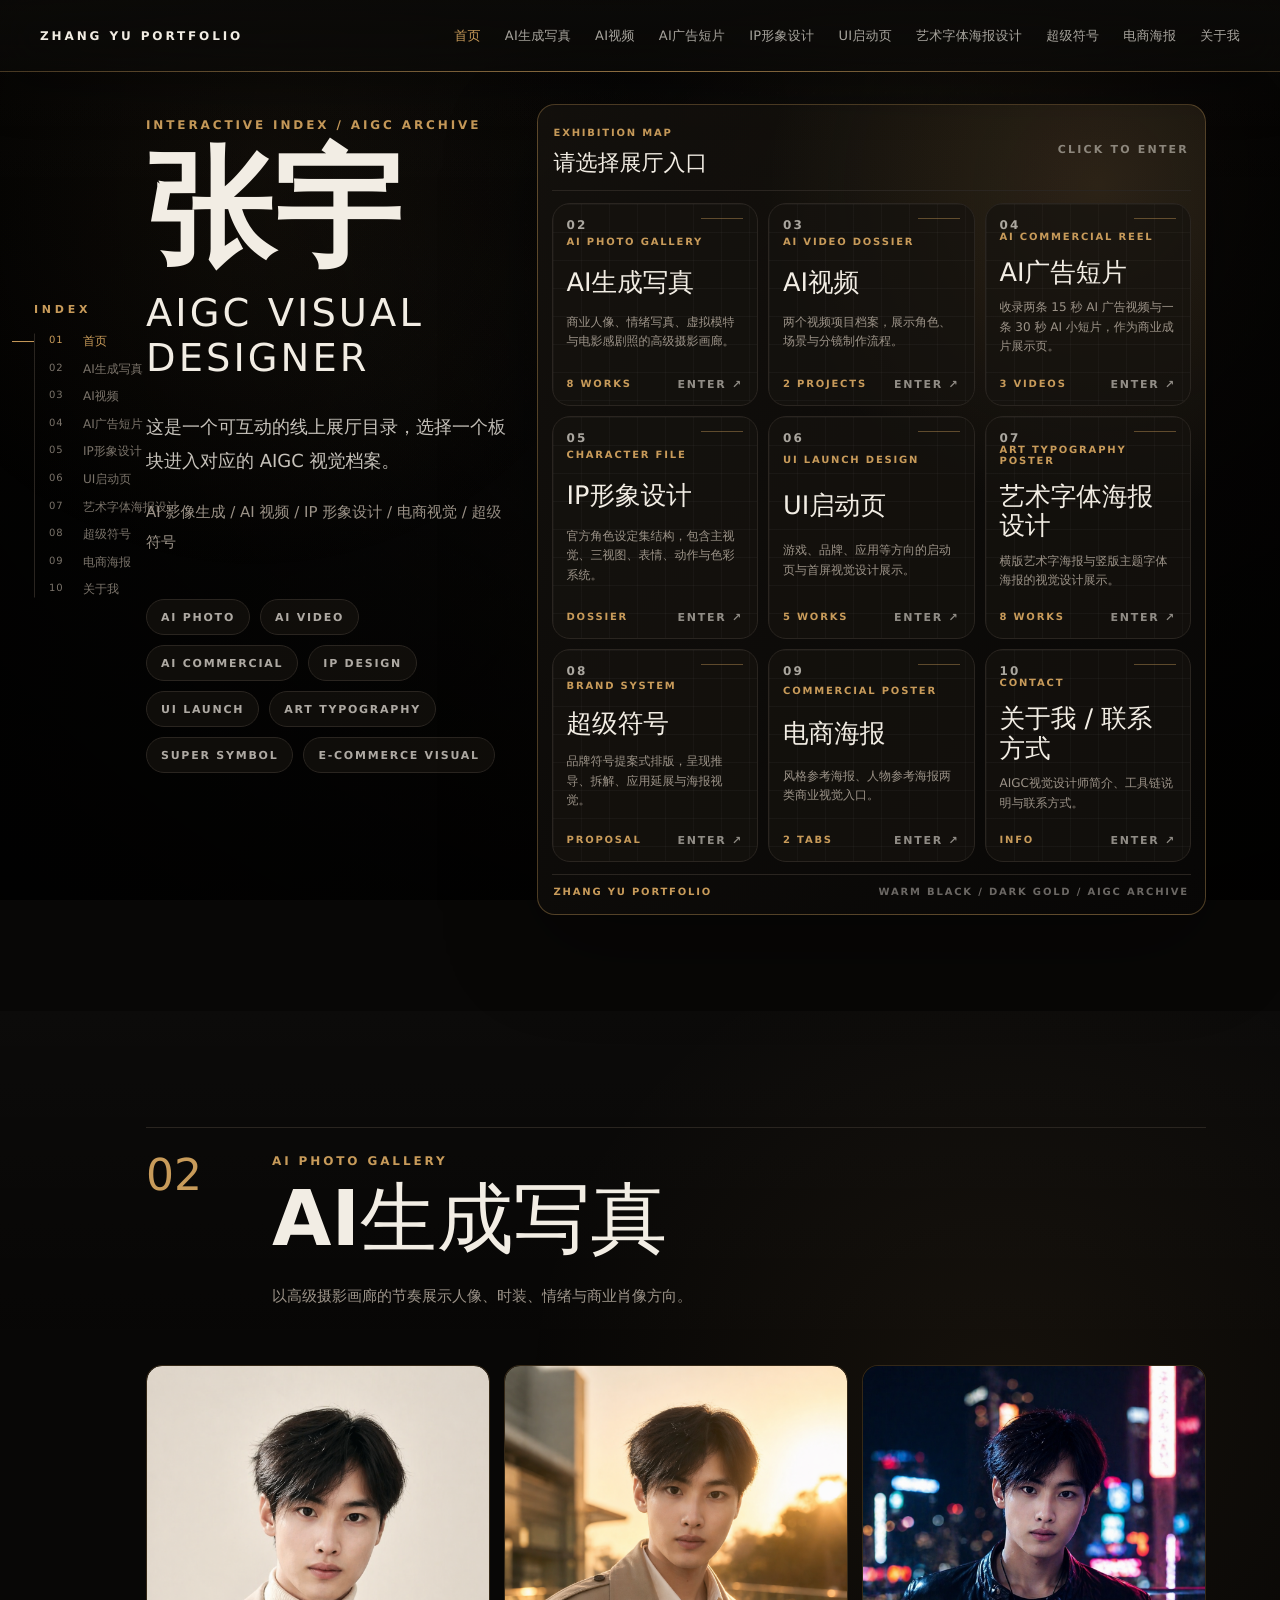
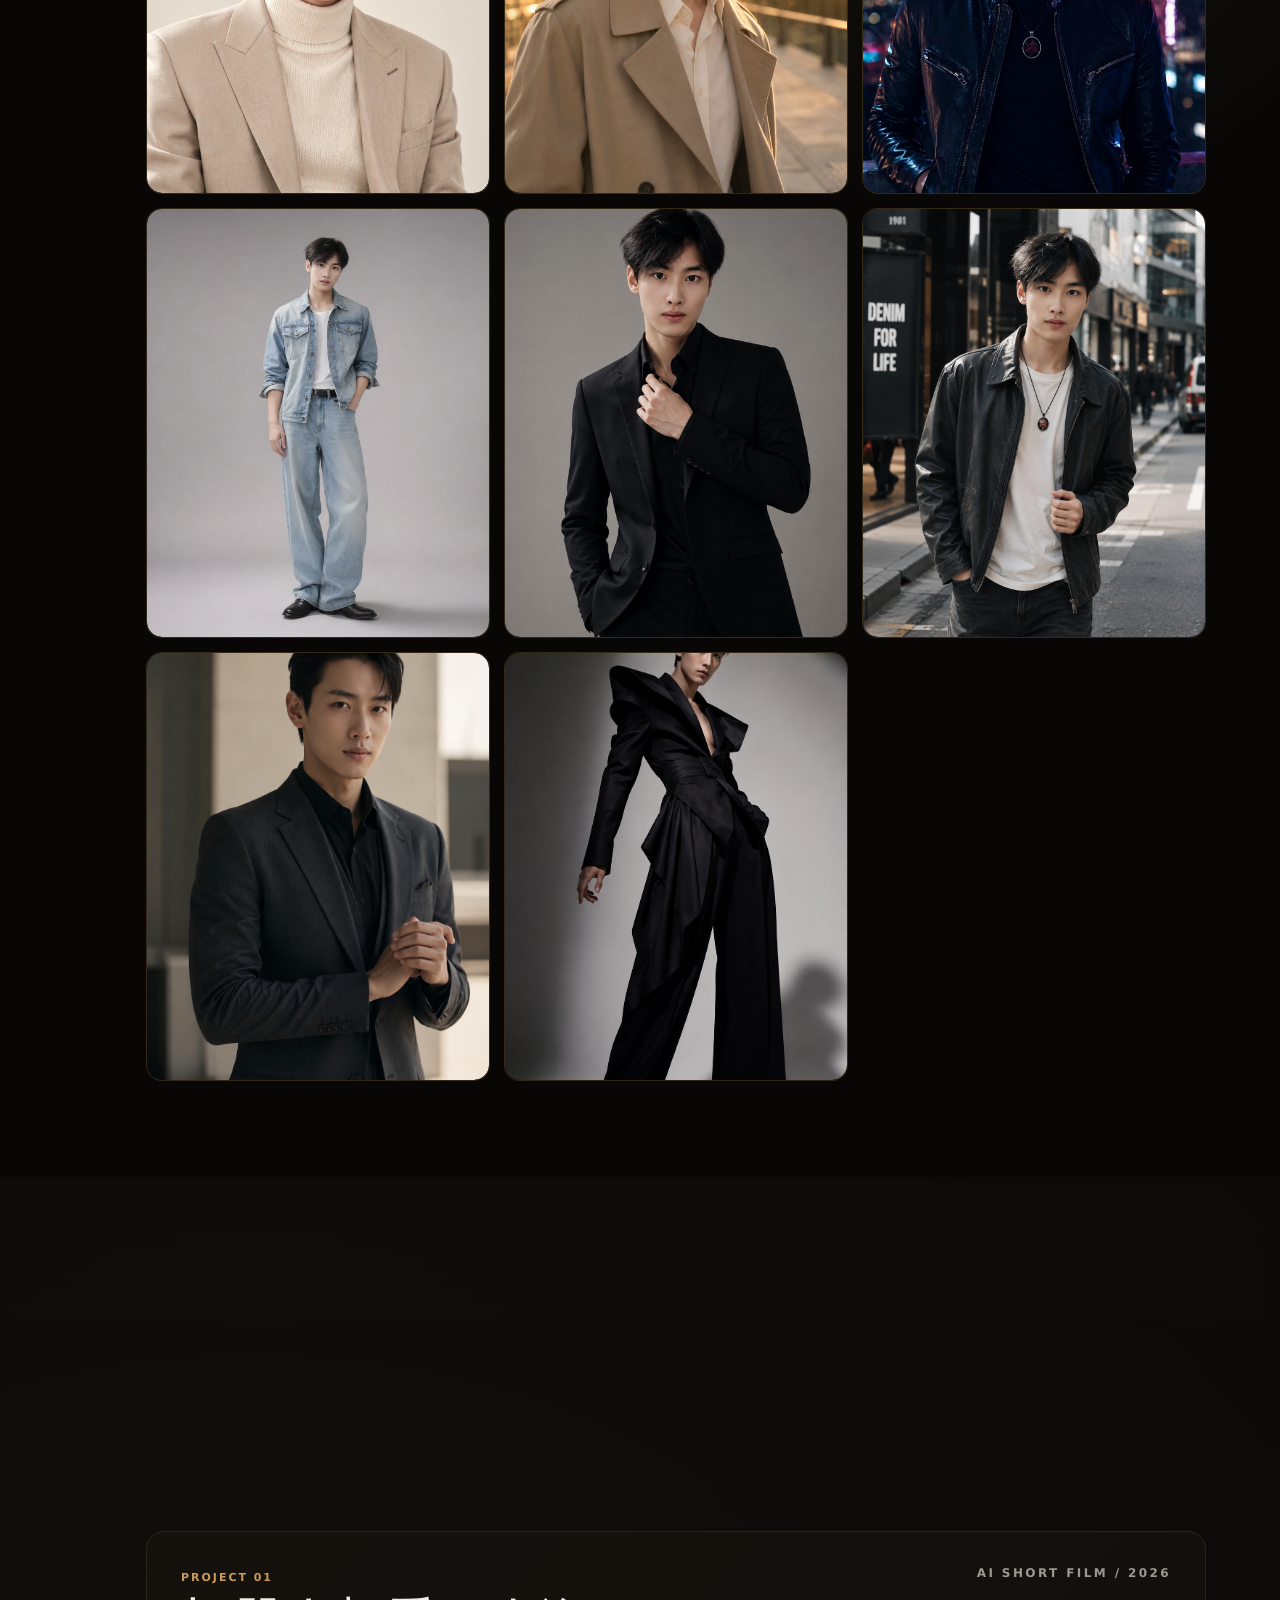
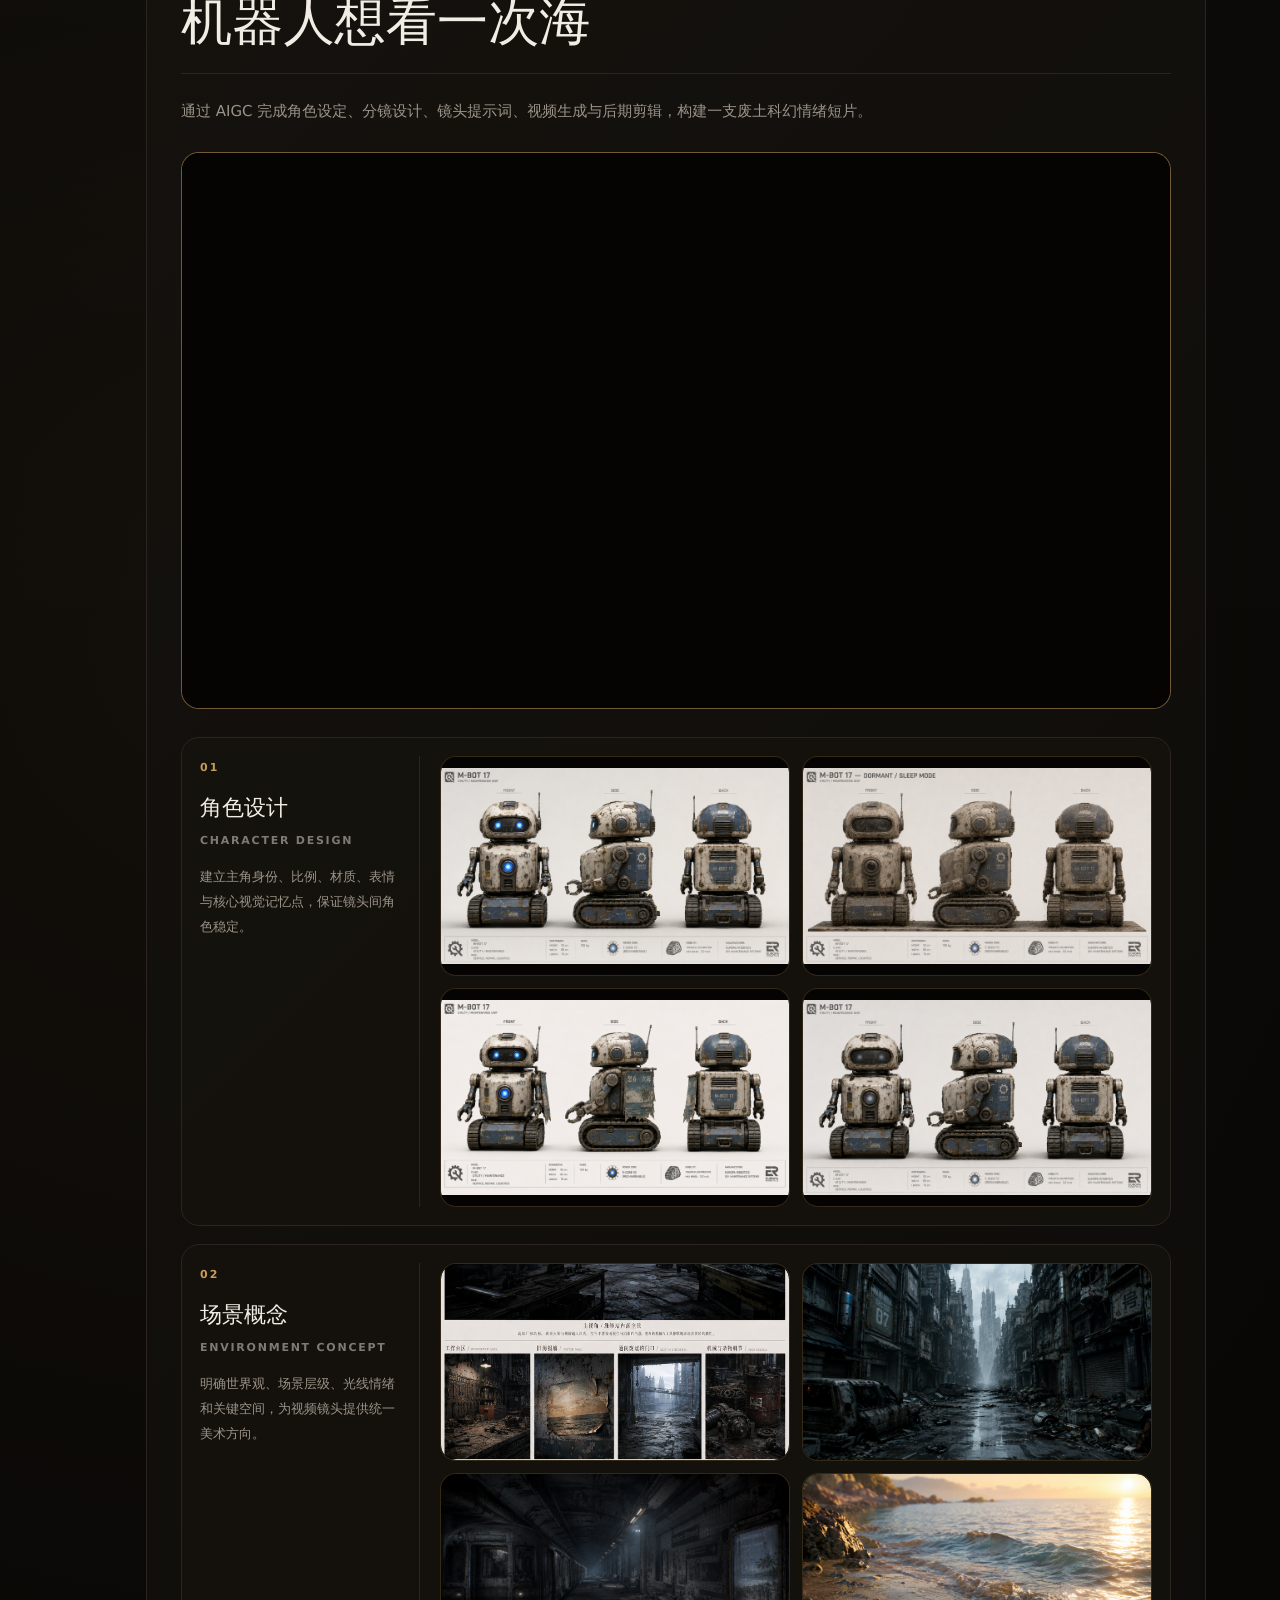
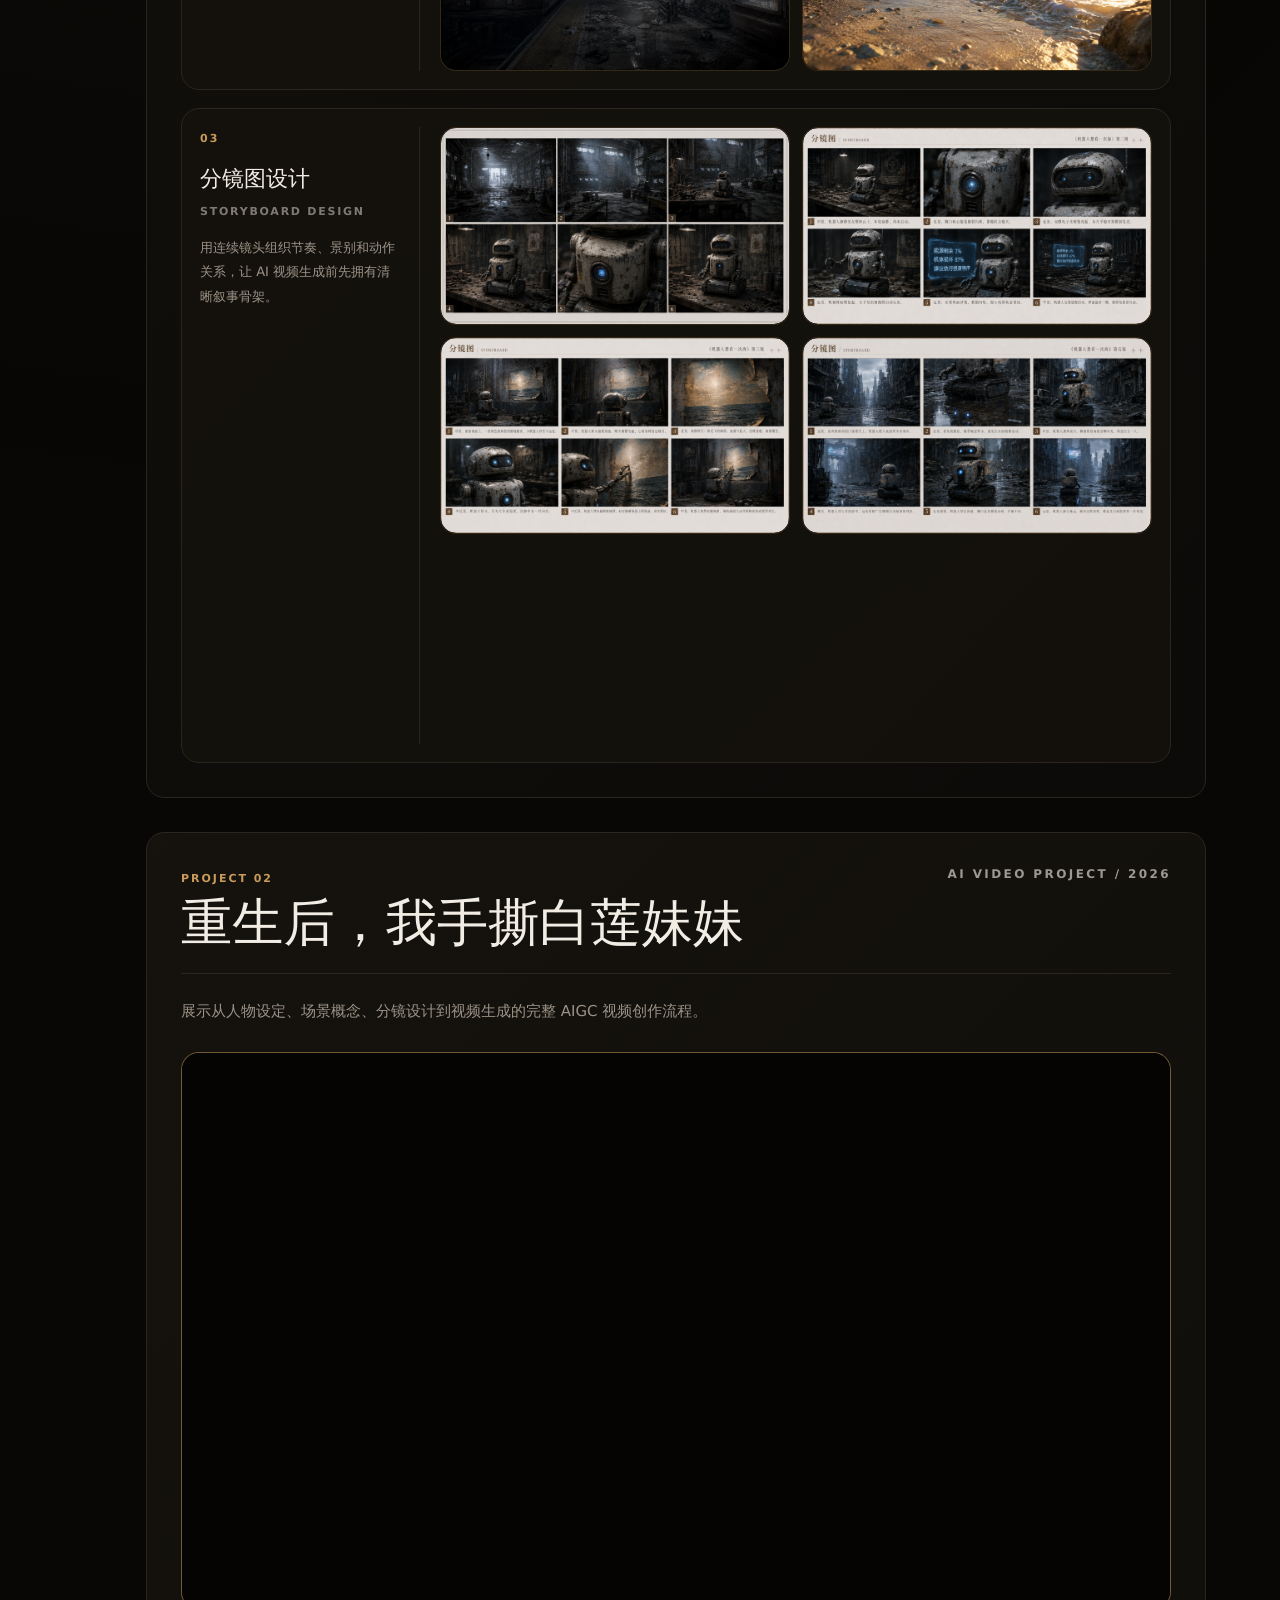
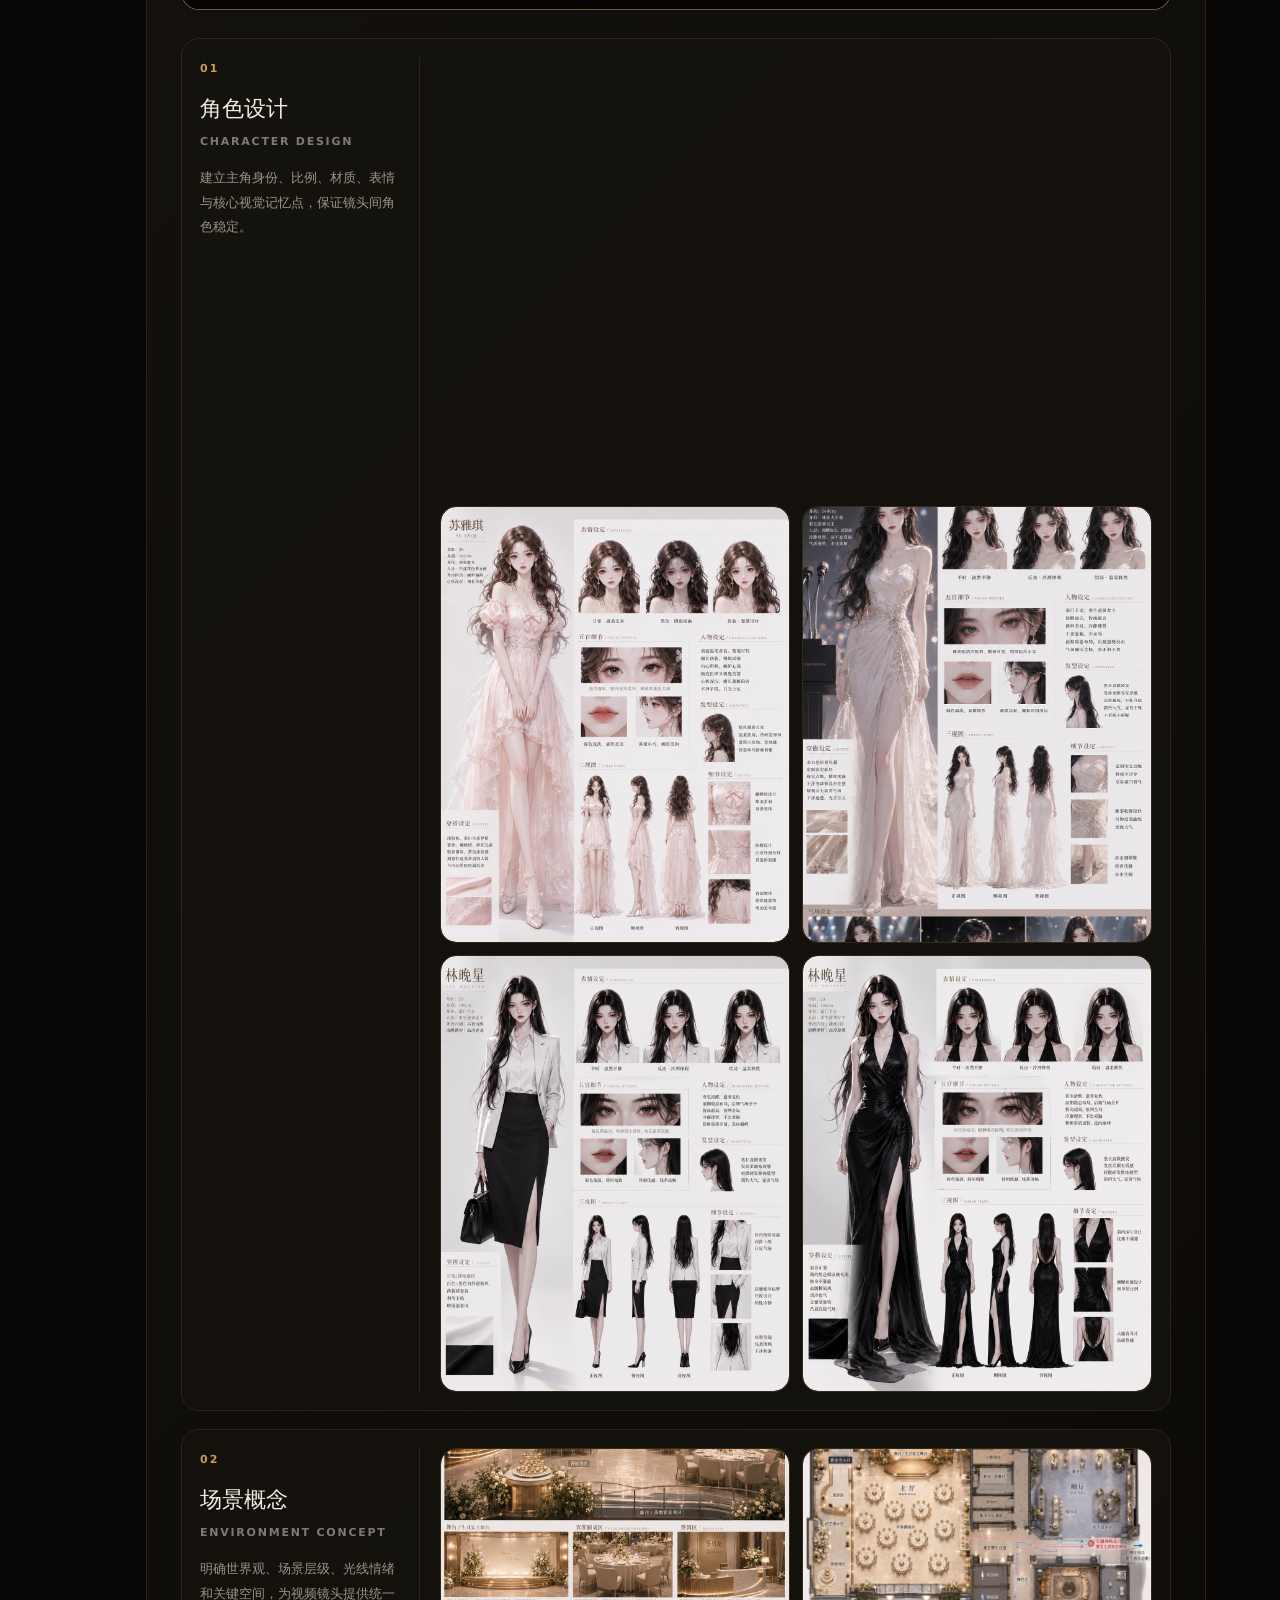
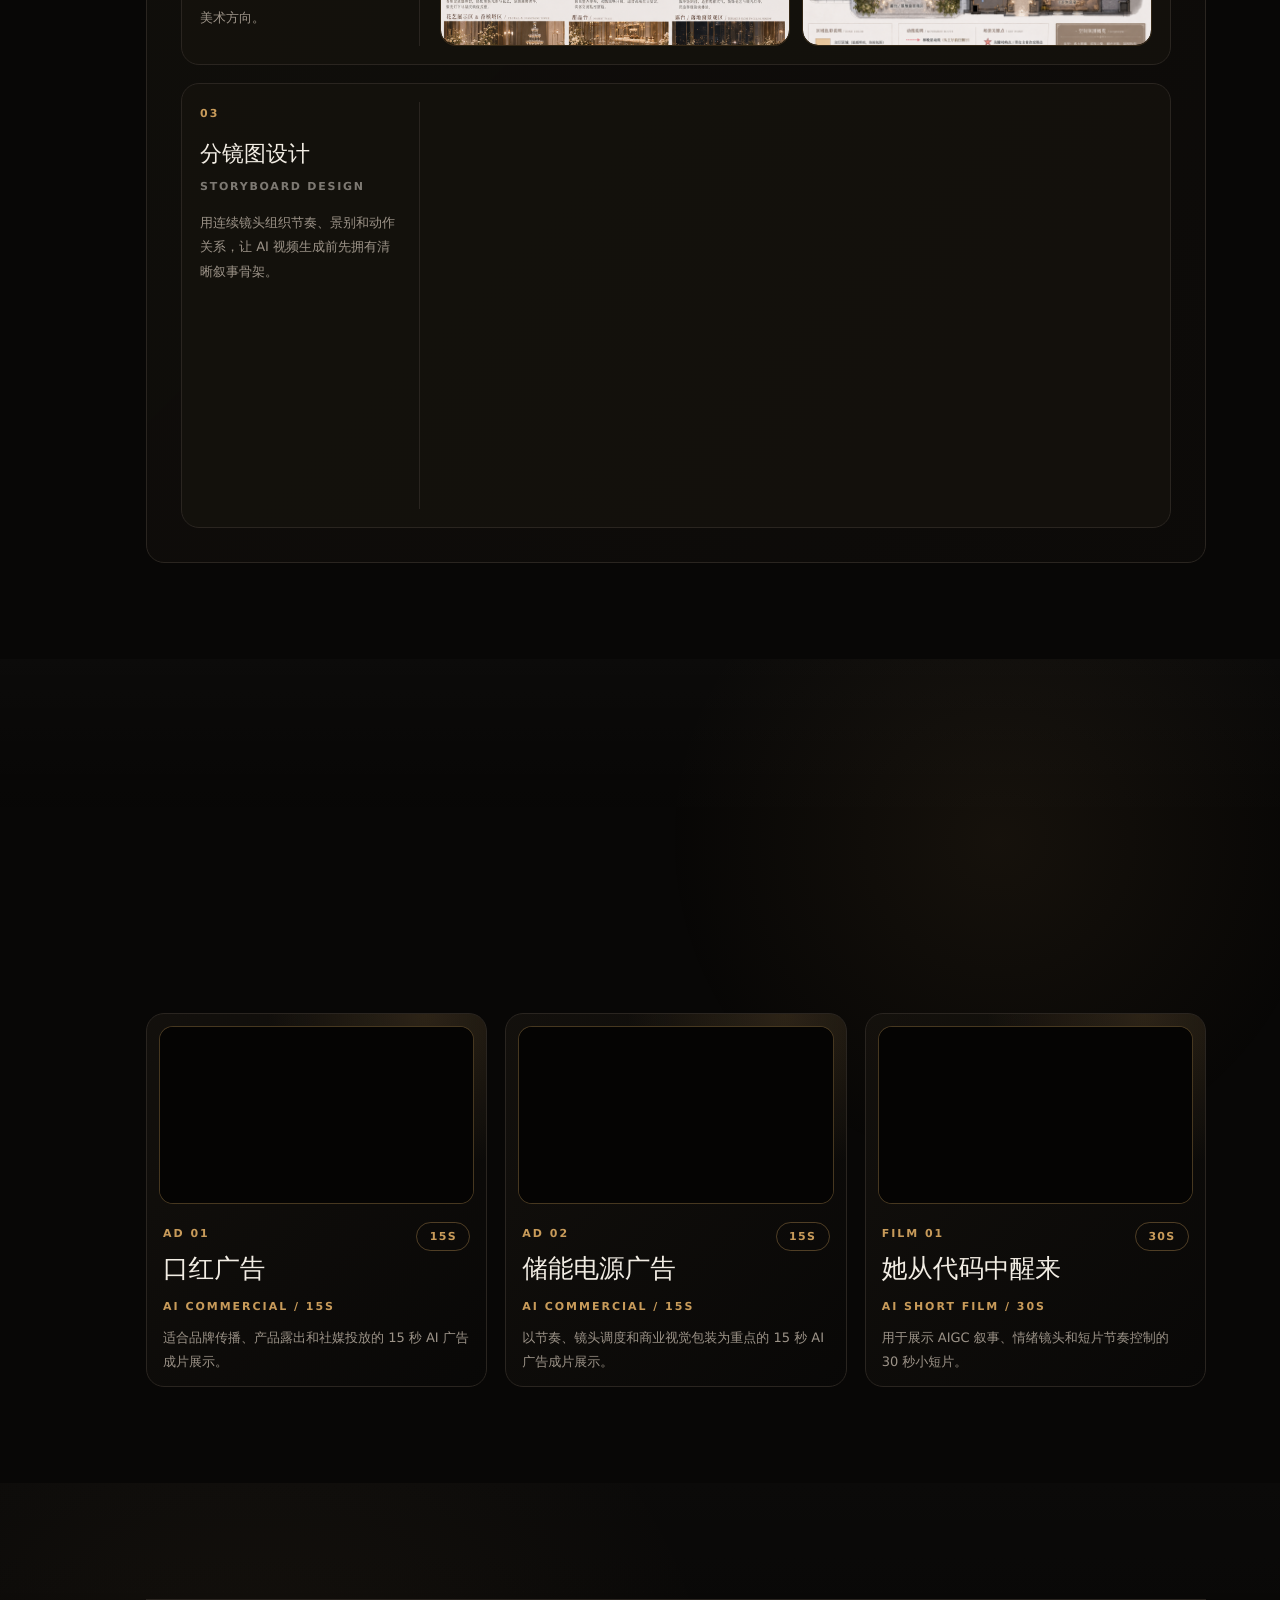
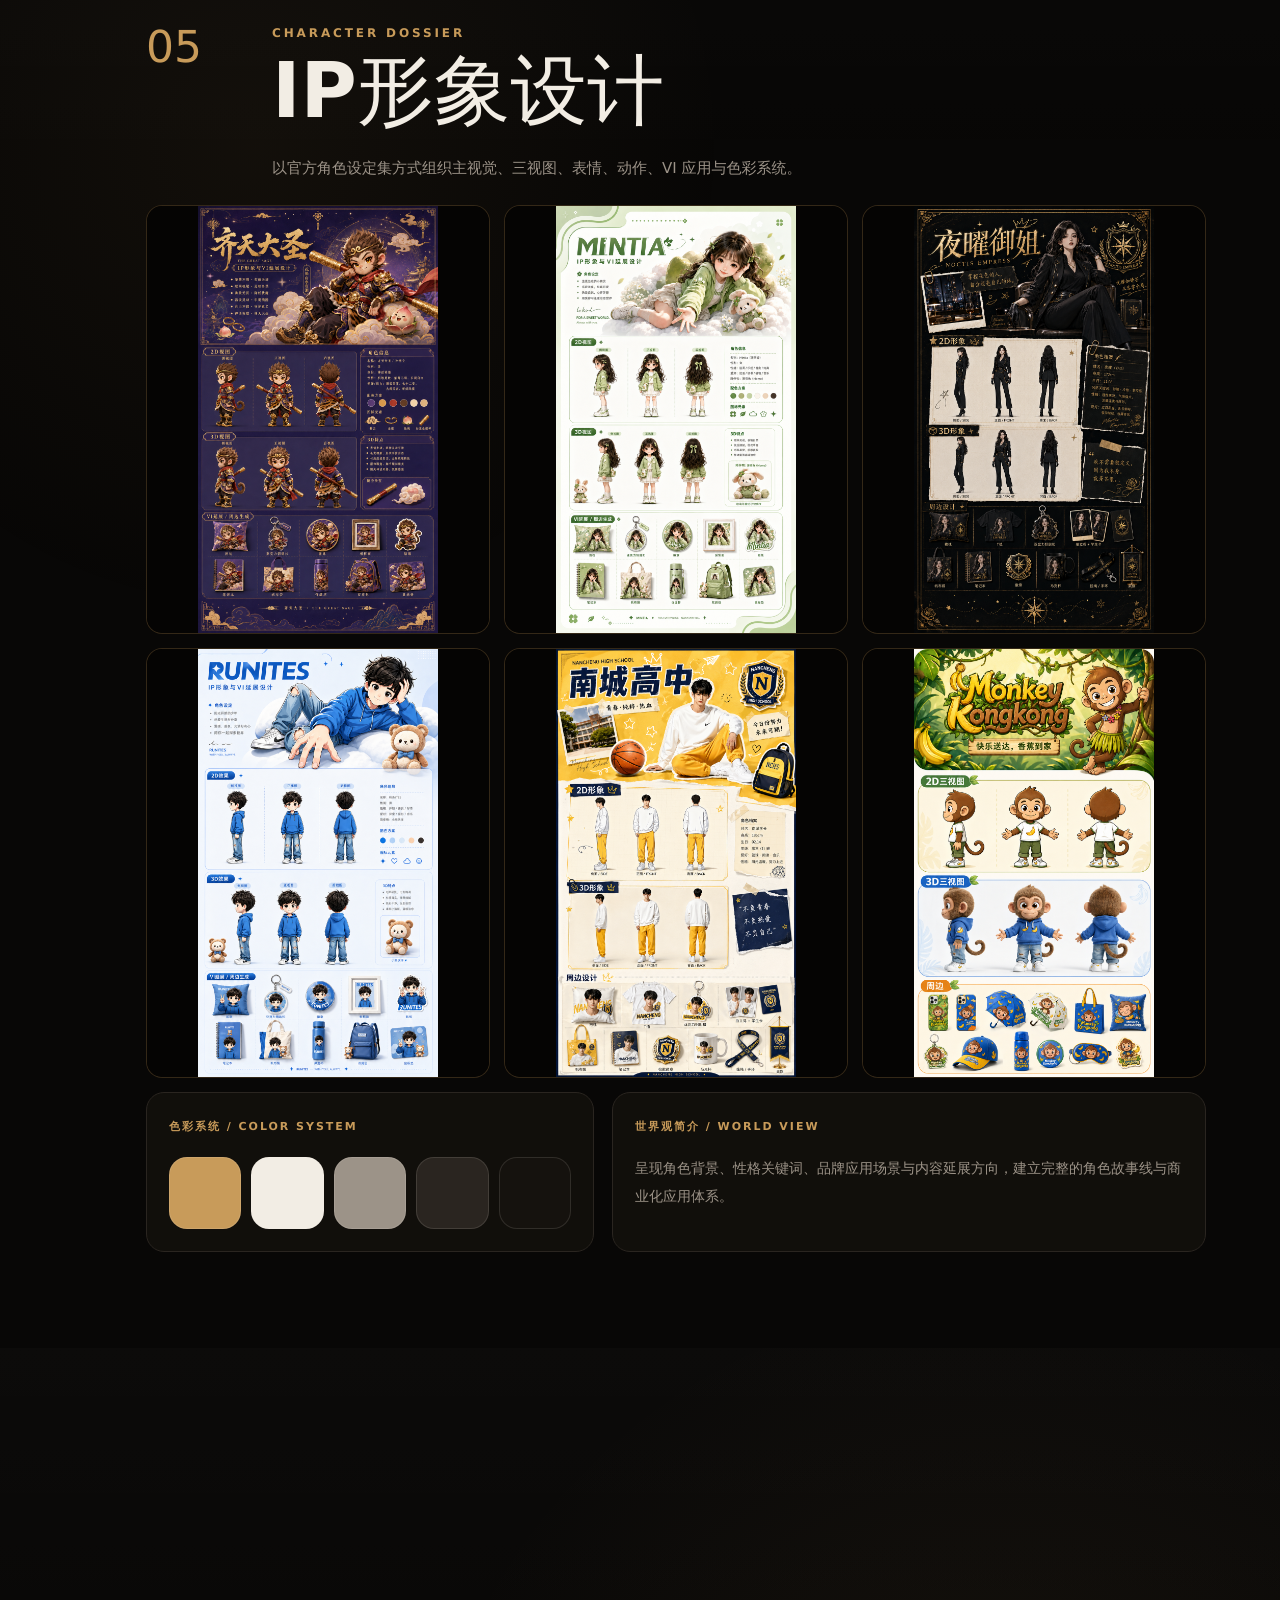
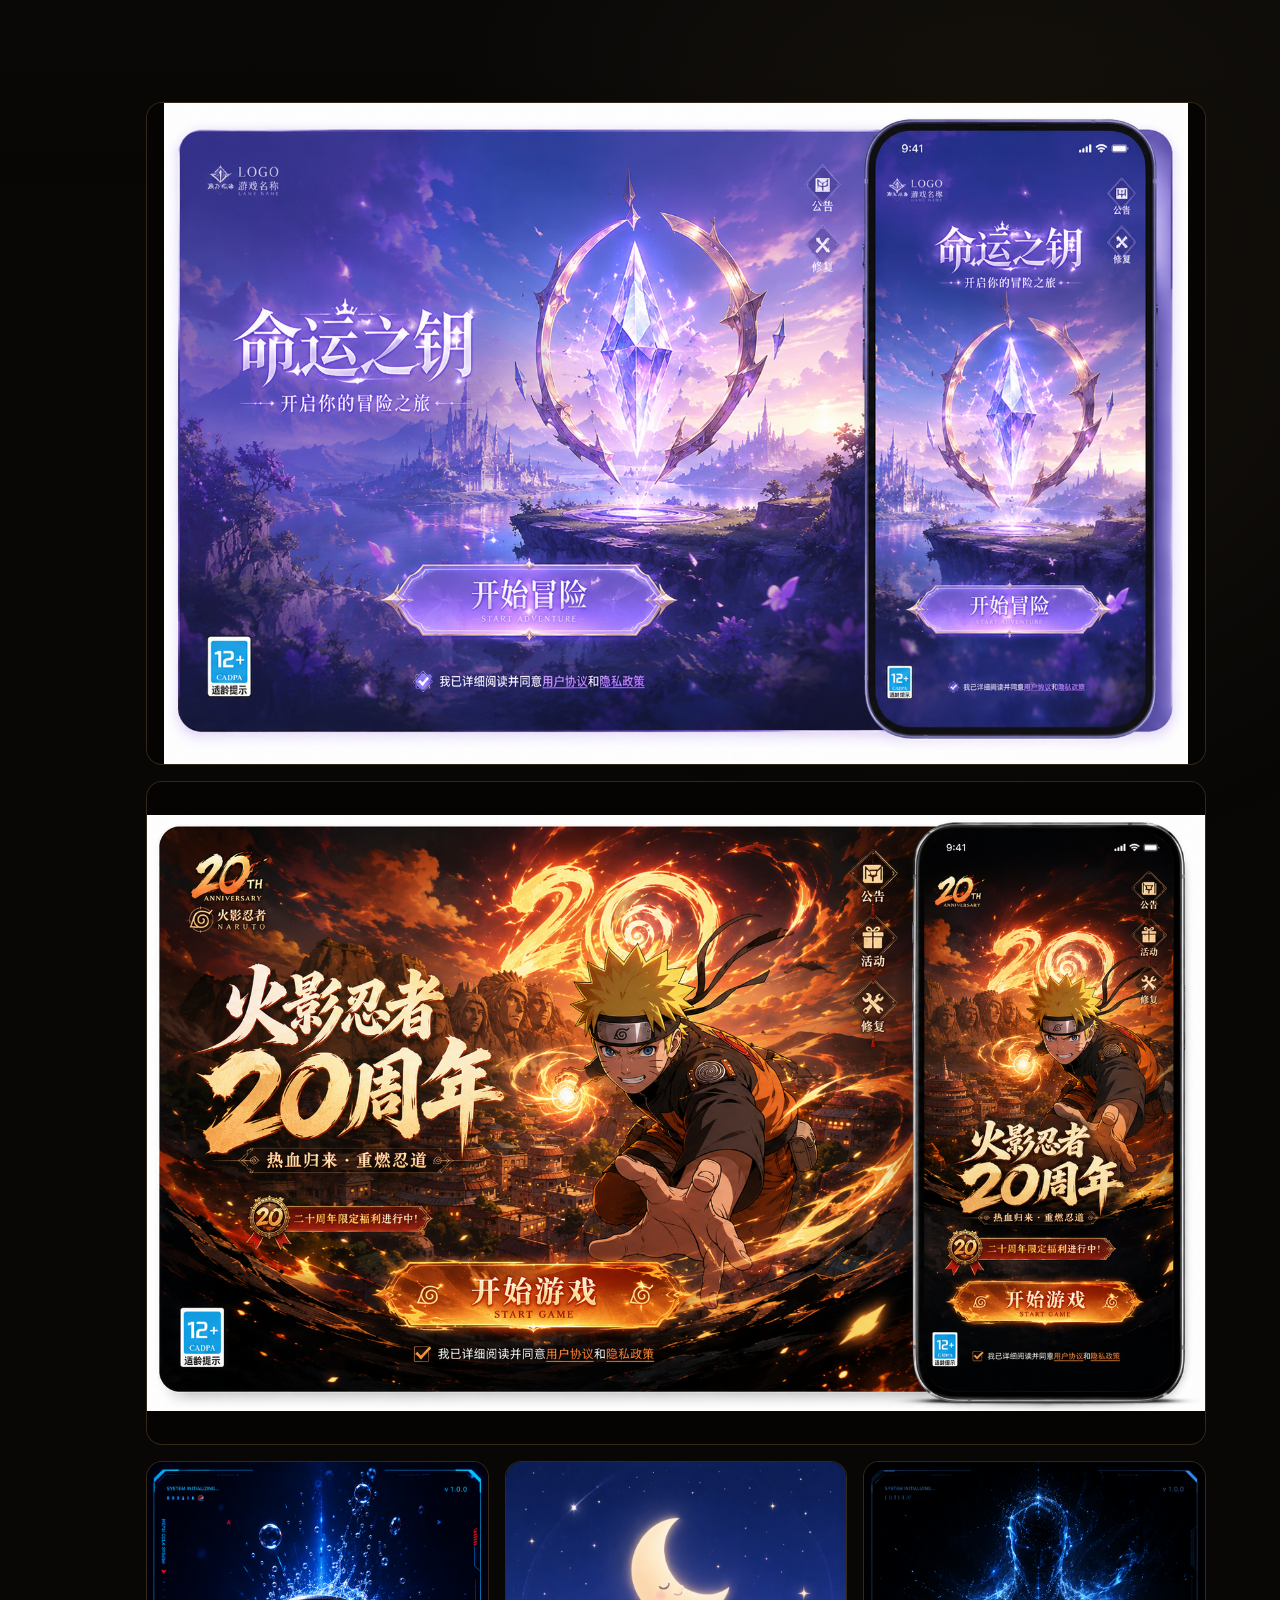
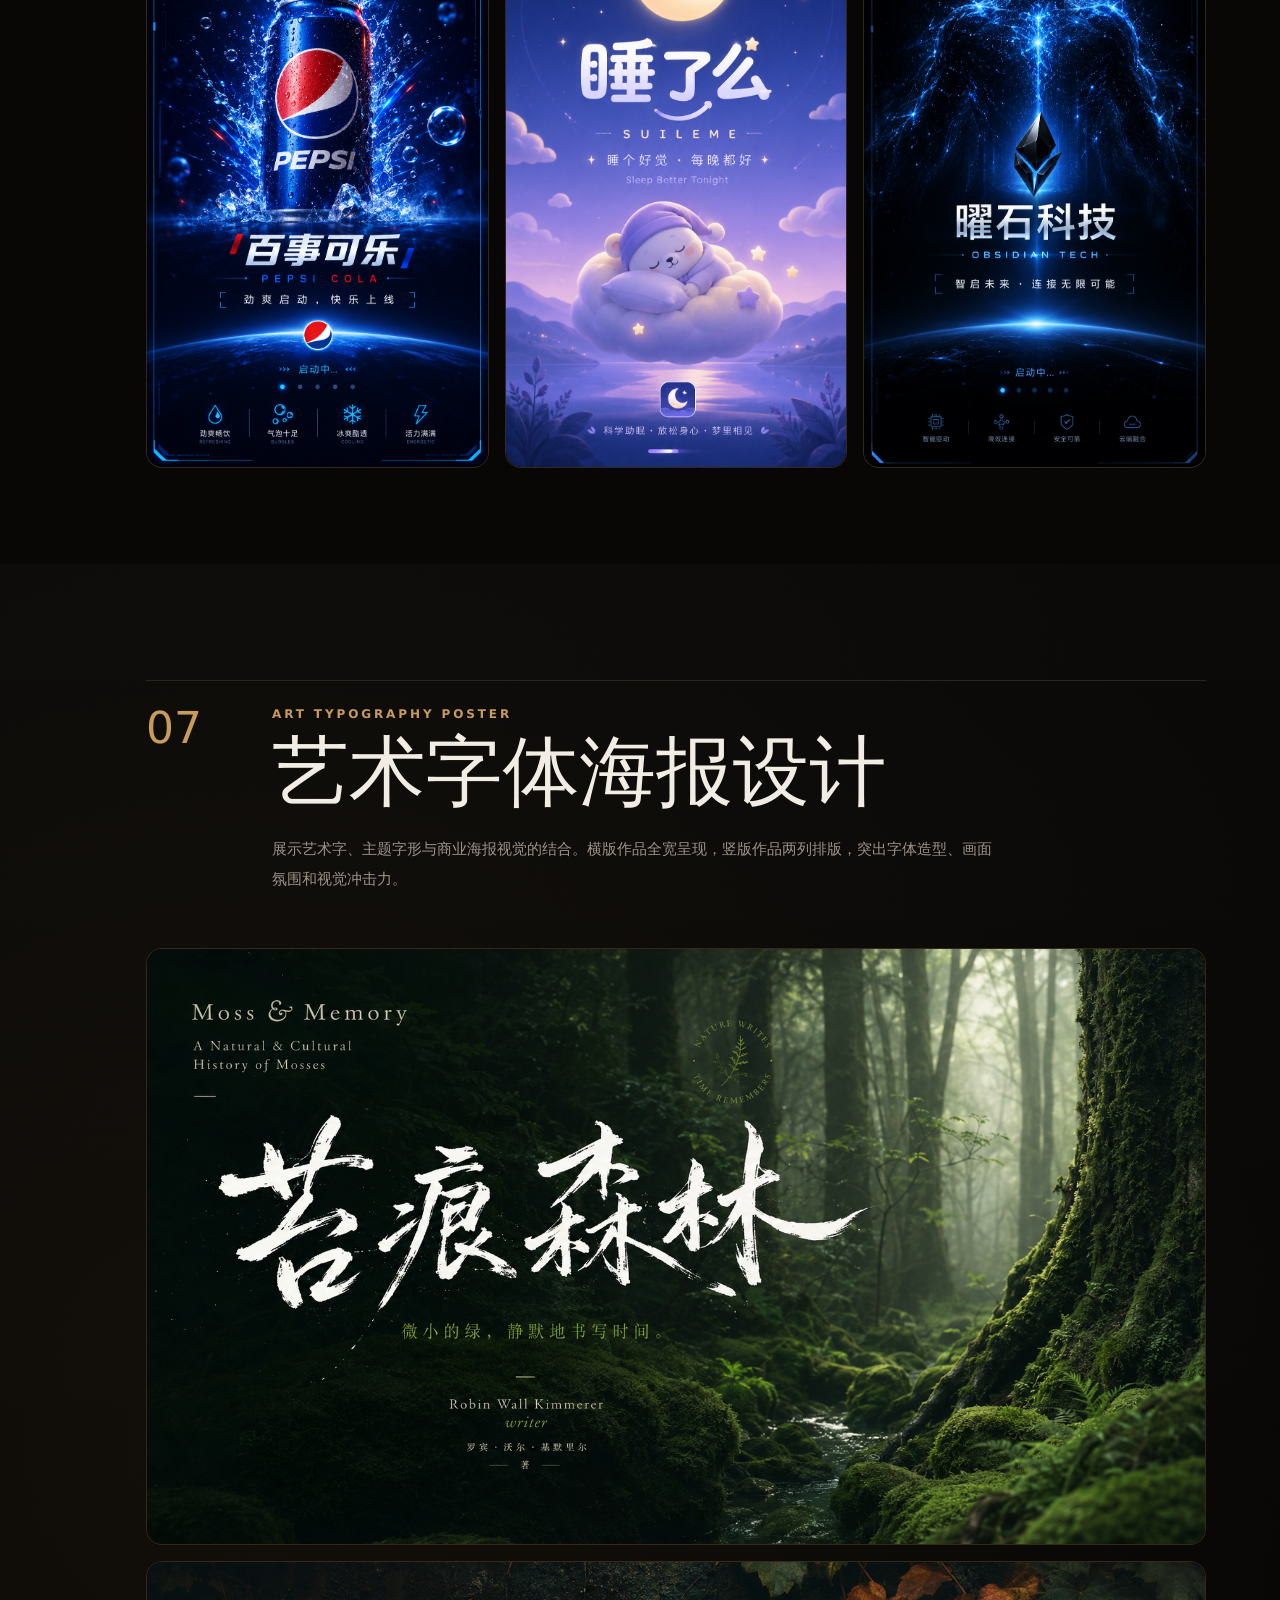
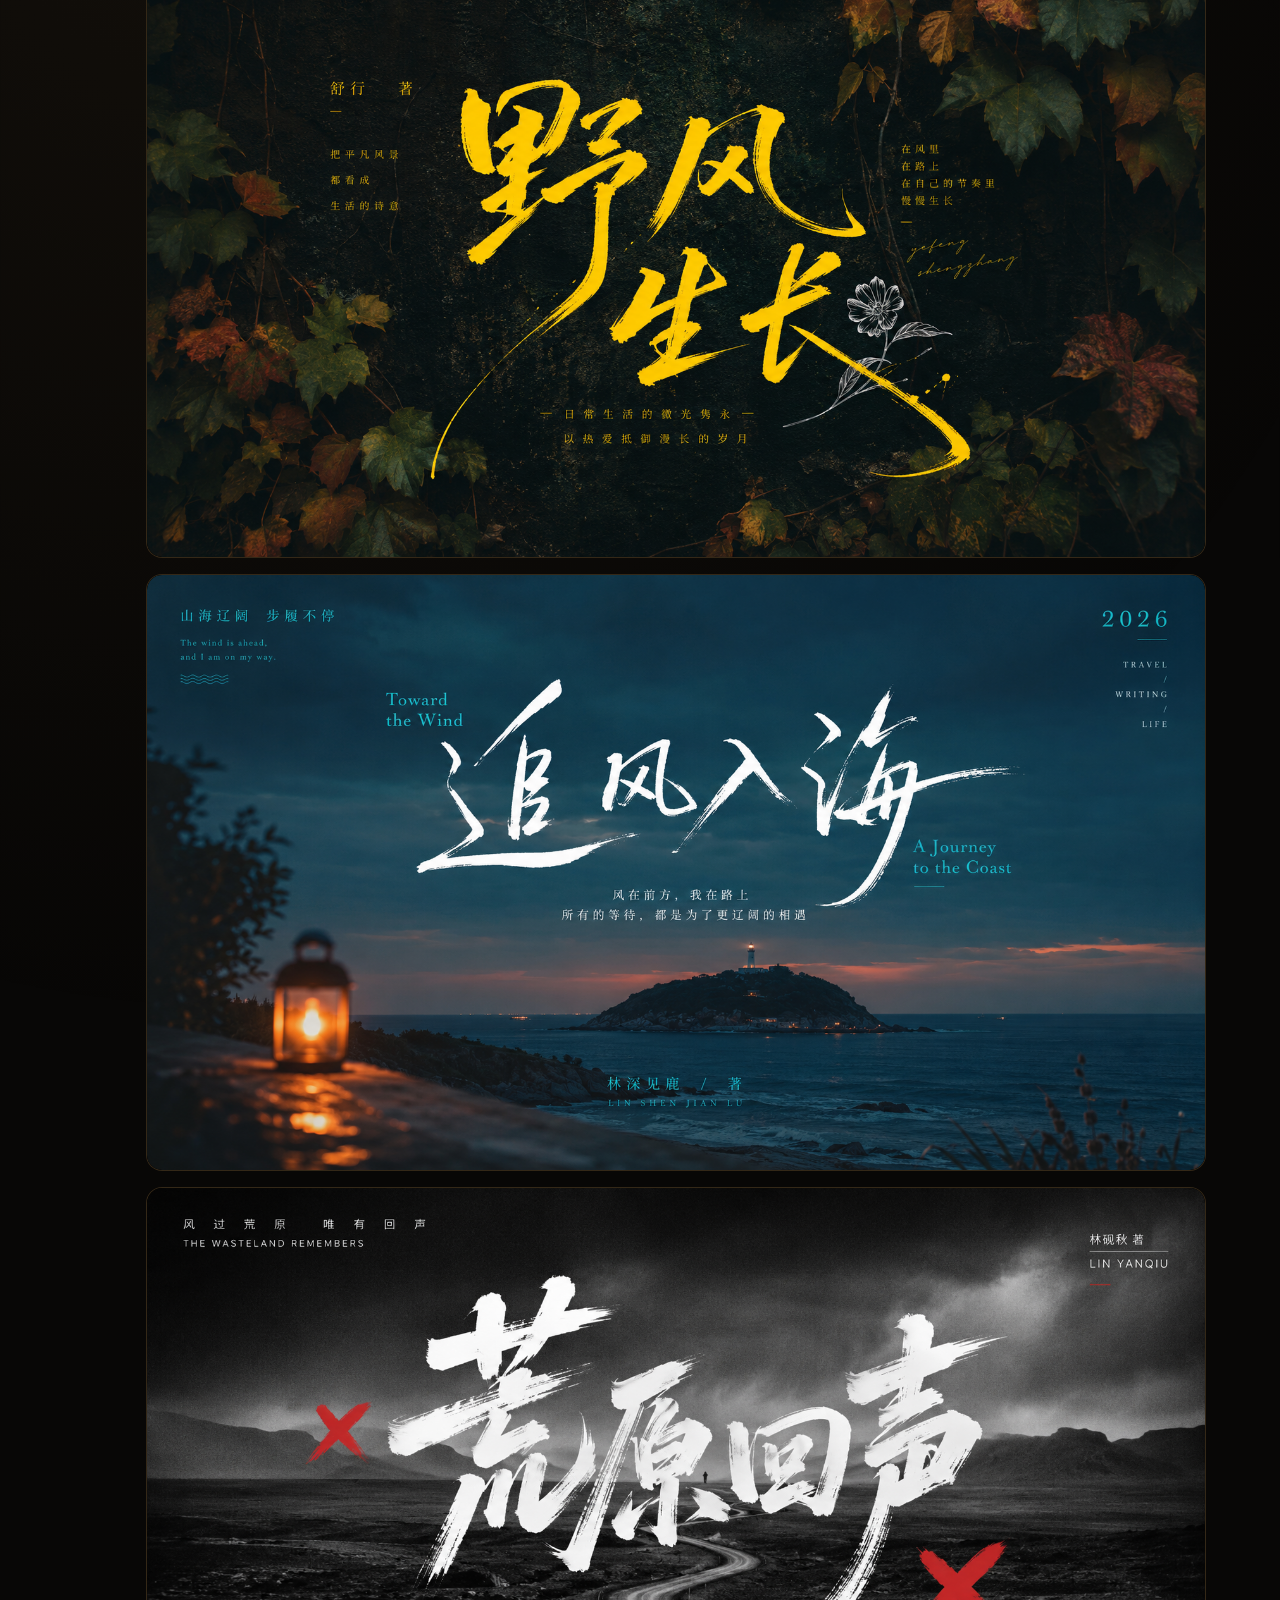
==== commit 5676d299: "Replace super symbol poster images" ====
--- a/index.html
+++ b/index.html
@@ -8,7 +8,7 @@
       content="张宇 AIGC 个人作品集网站高级视觉模板，占位展示 AI生成写真、AI视频、IP形象设计、超级符号、电商海报与联系方式。"
     />
     <title>ZHANG YU PORTFOLIO / AIGC视觉档案馆</title>
-    <link rel="stylesheet" href="styles.css?v=aigc-gallery-template-65" />
+    <link rel="stylesheet" href="styles.css?v=aigc-gallery-template-66" />
   </head>
   <body>
     <div class="site-background" aria-hidden="true">
@@ -33,6 +33,6 @@
 
     <main class="portfolio-page" id="portfolioRoot"></main>
 
-    <script src="script.js?v=aigc-gallery-template-65"></script>
+    <script src="script.js?v=aigc-gallery-template-66"></script>
   </body>
 </html>
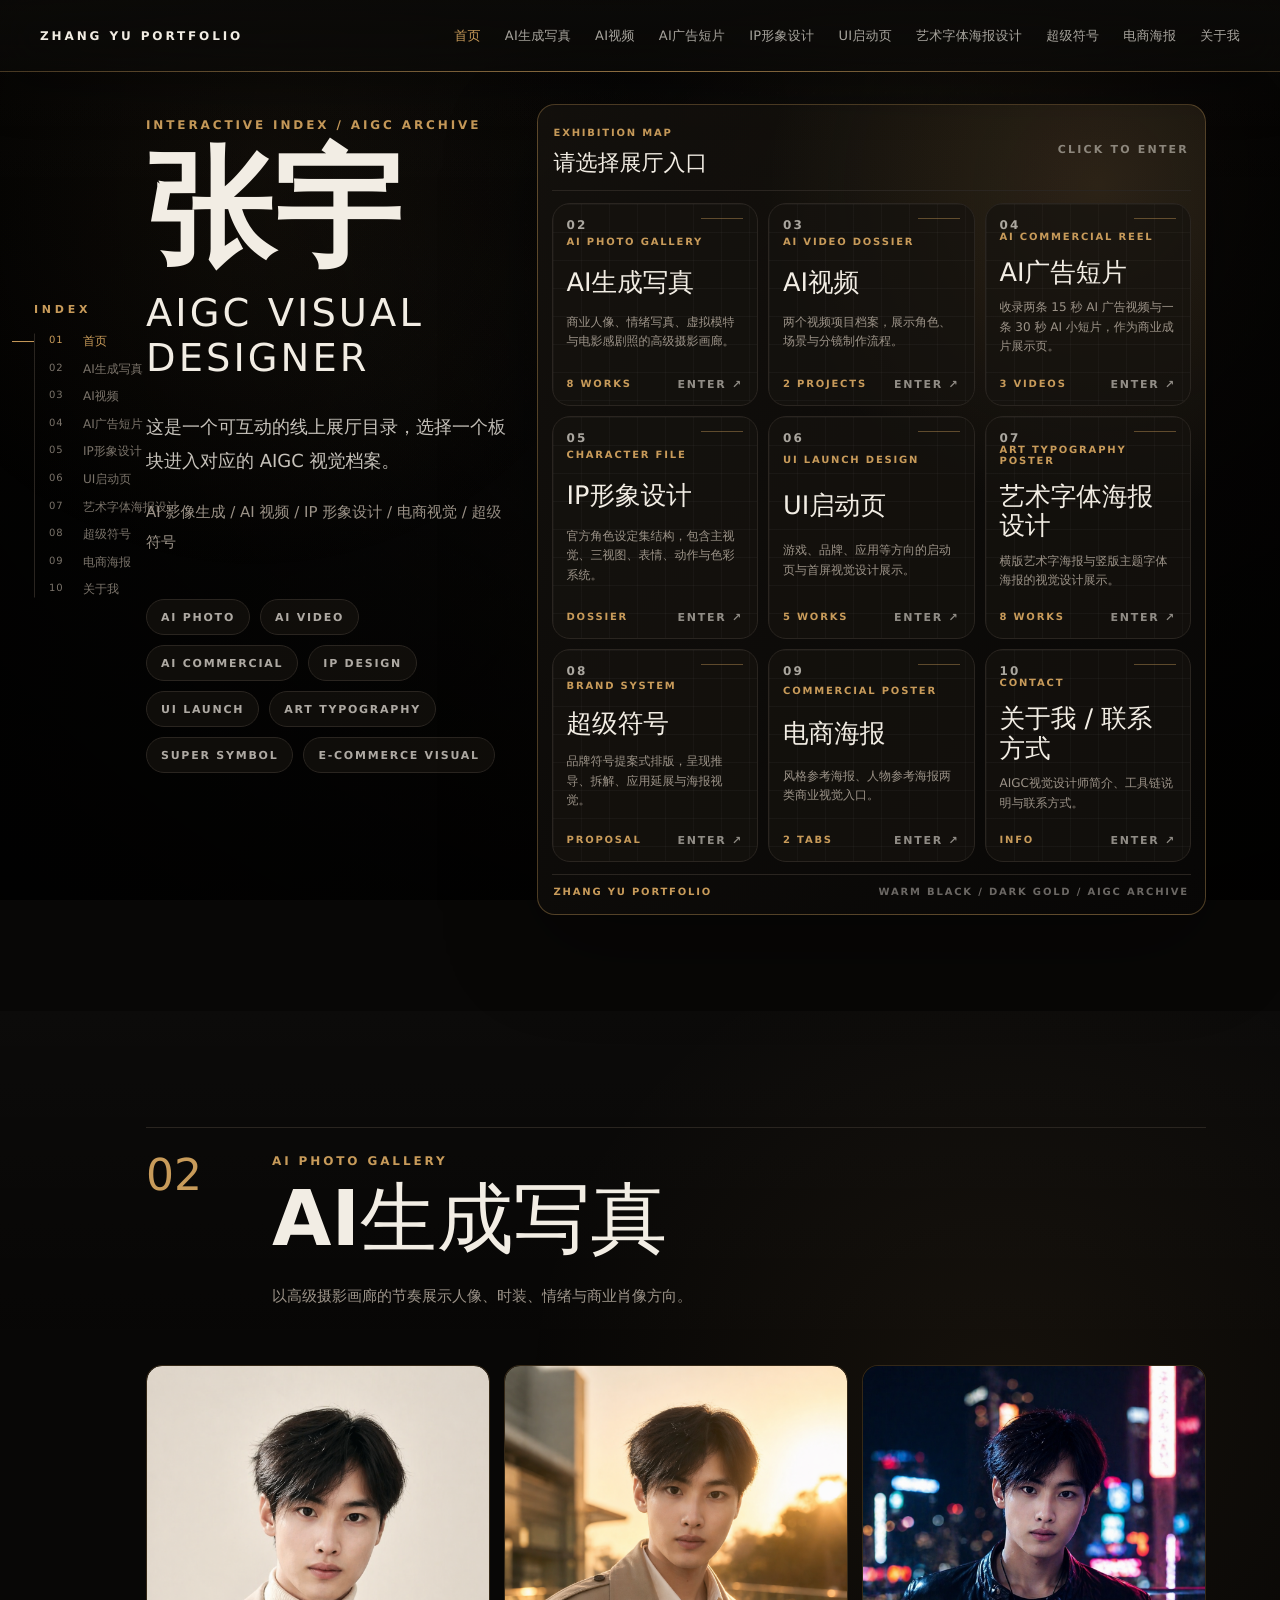
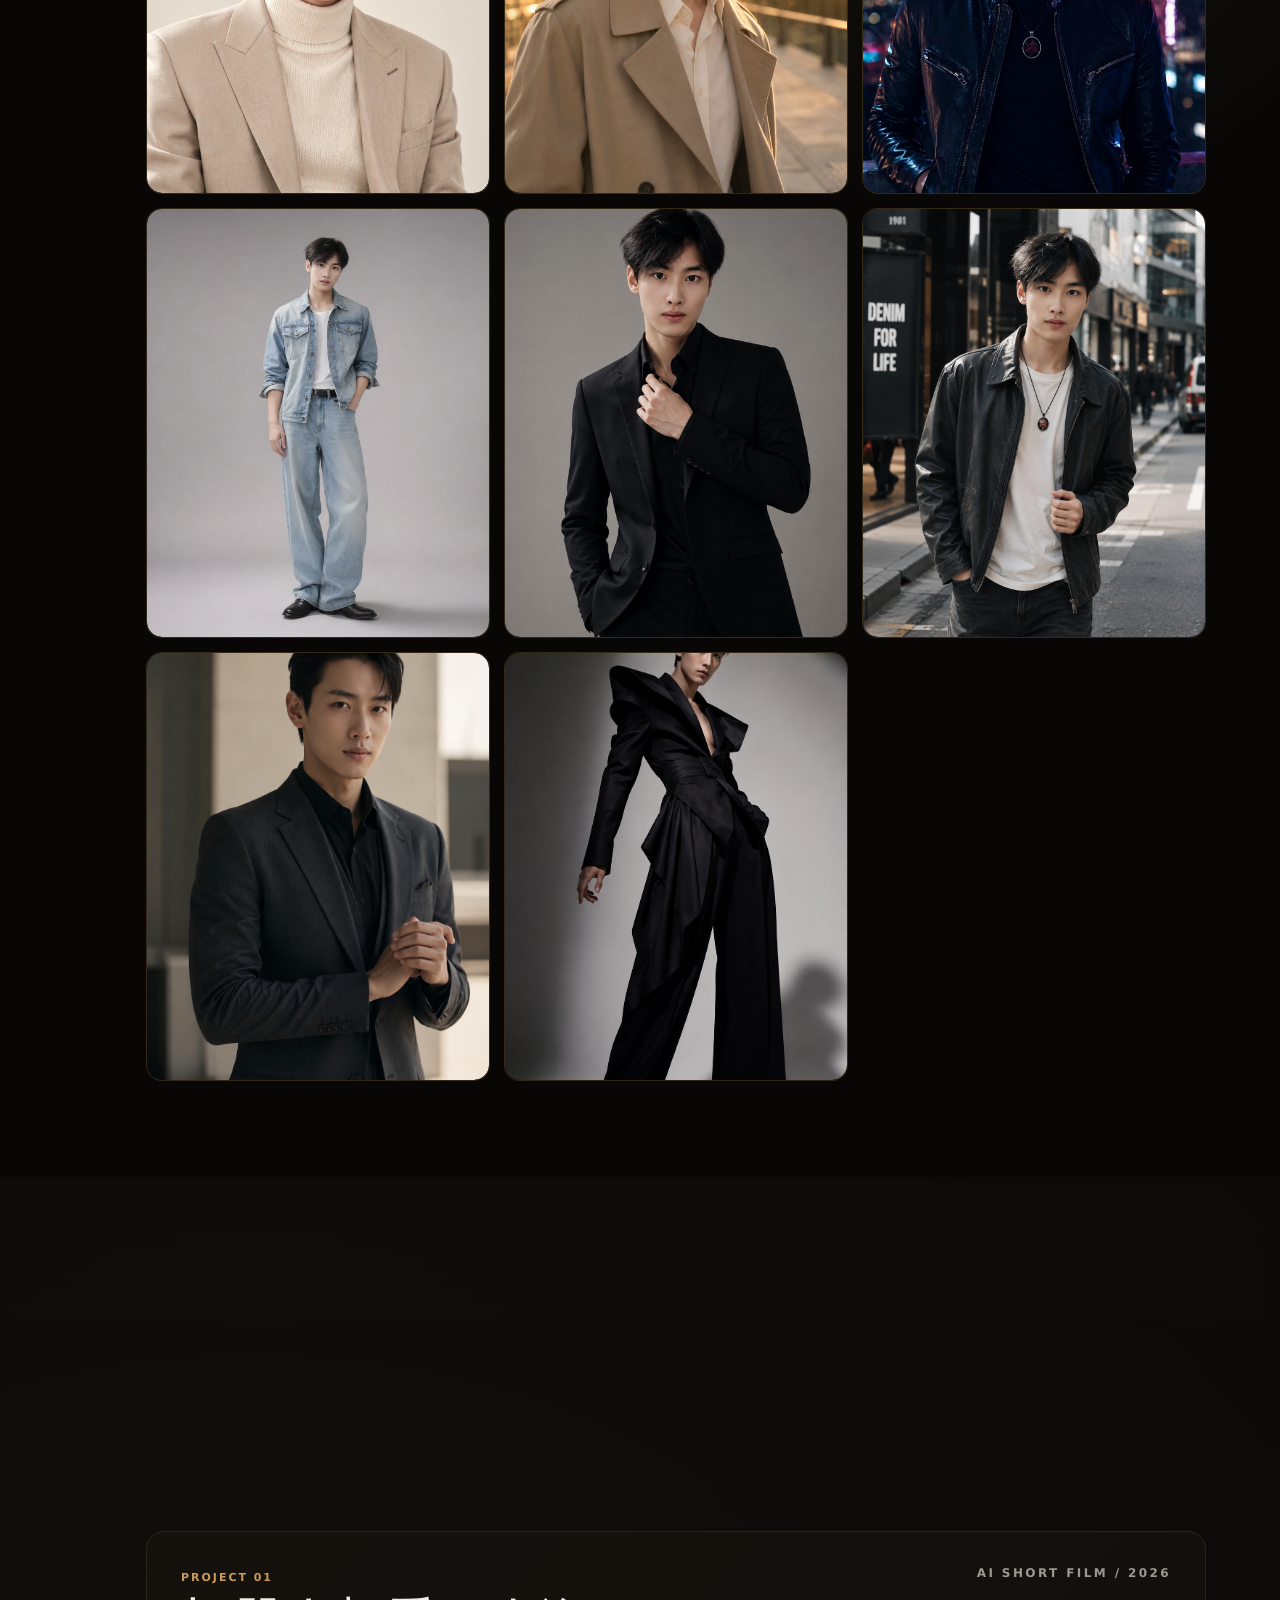
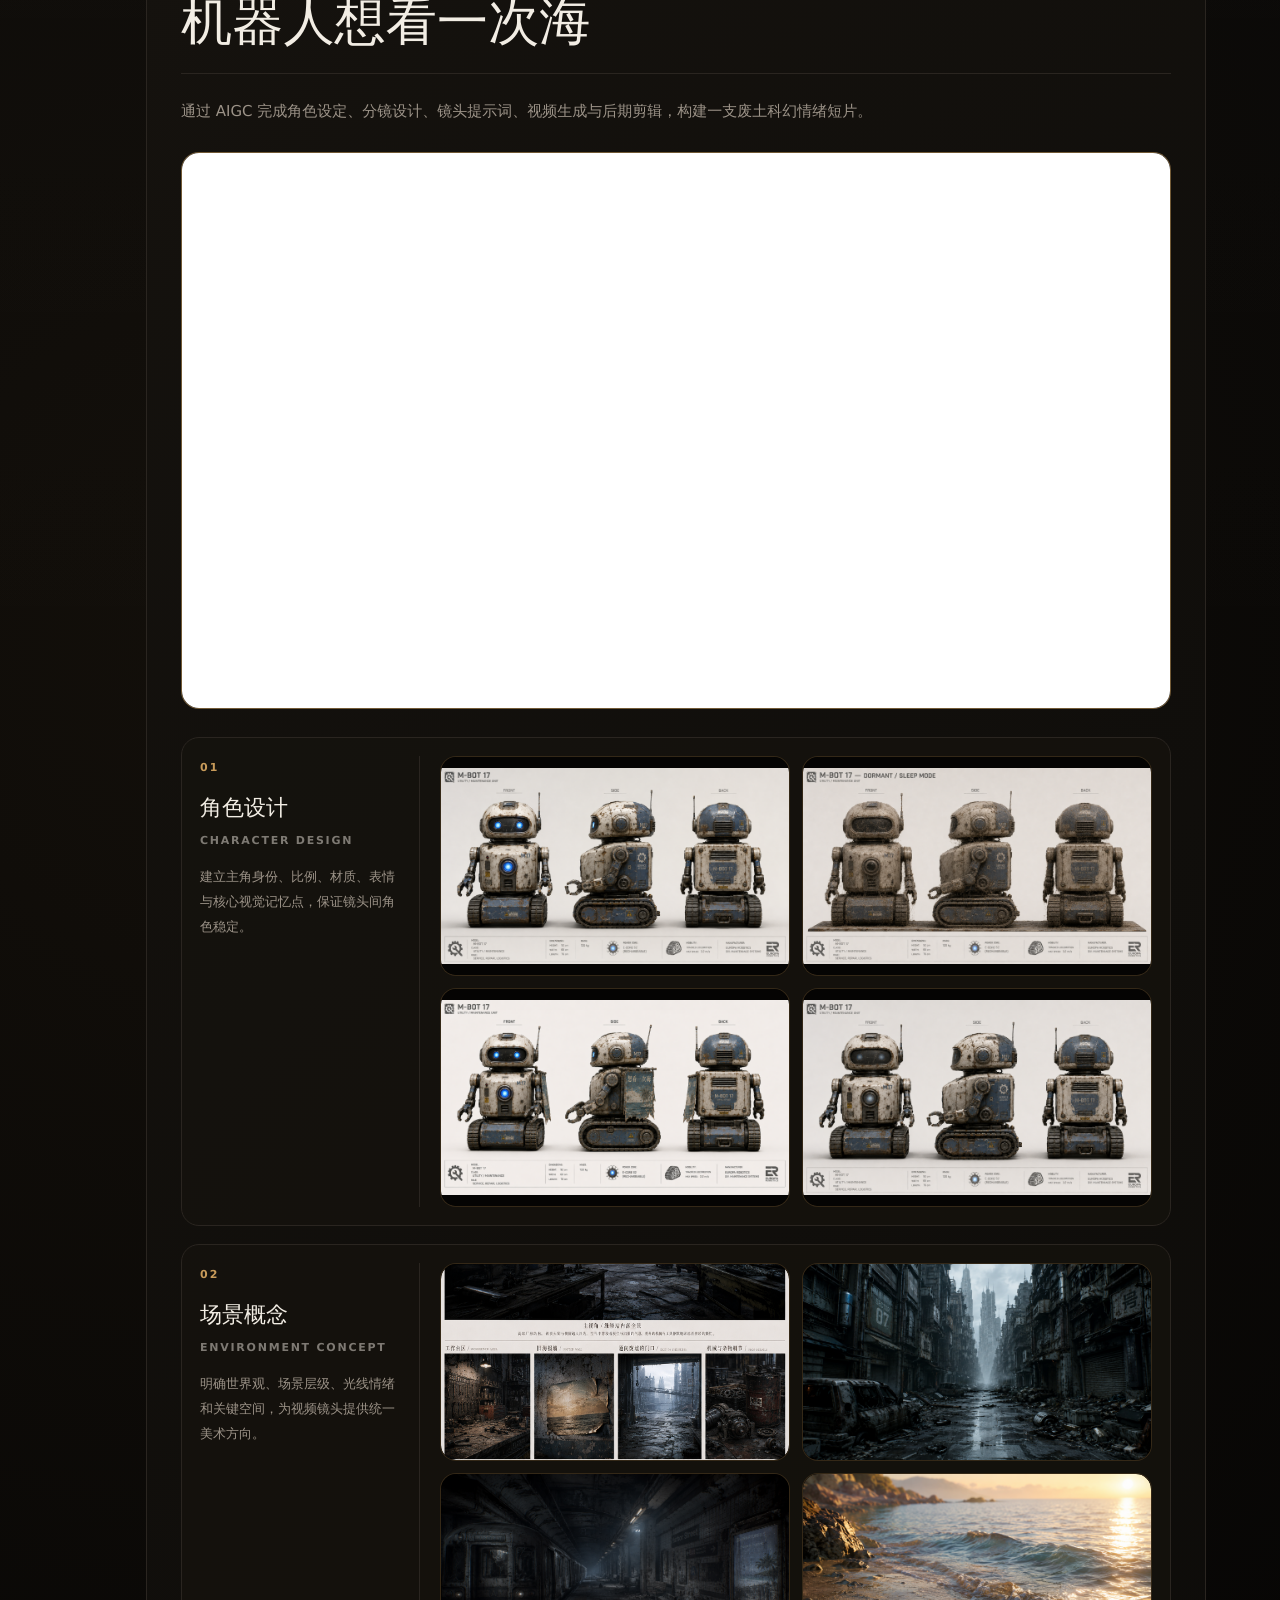
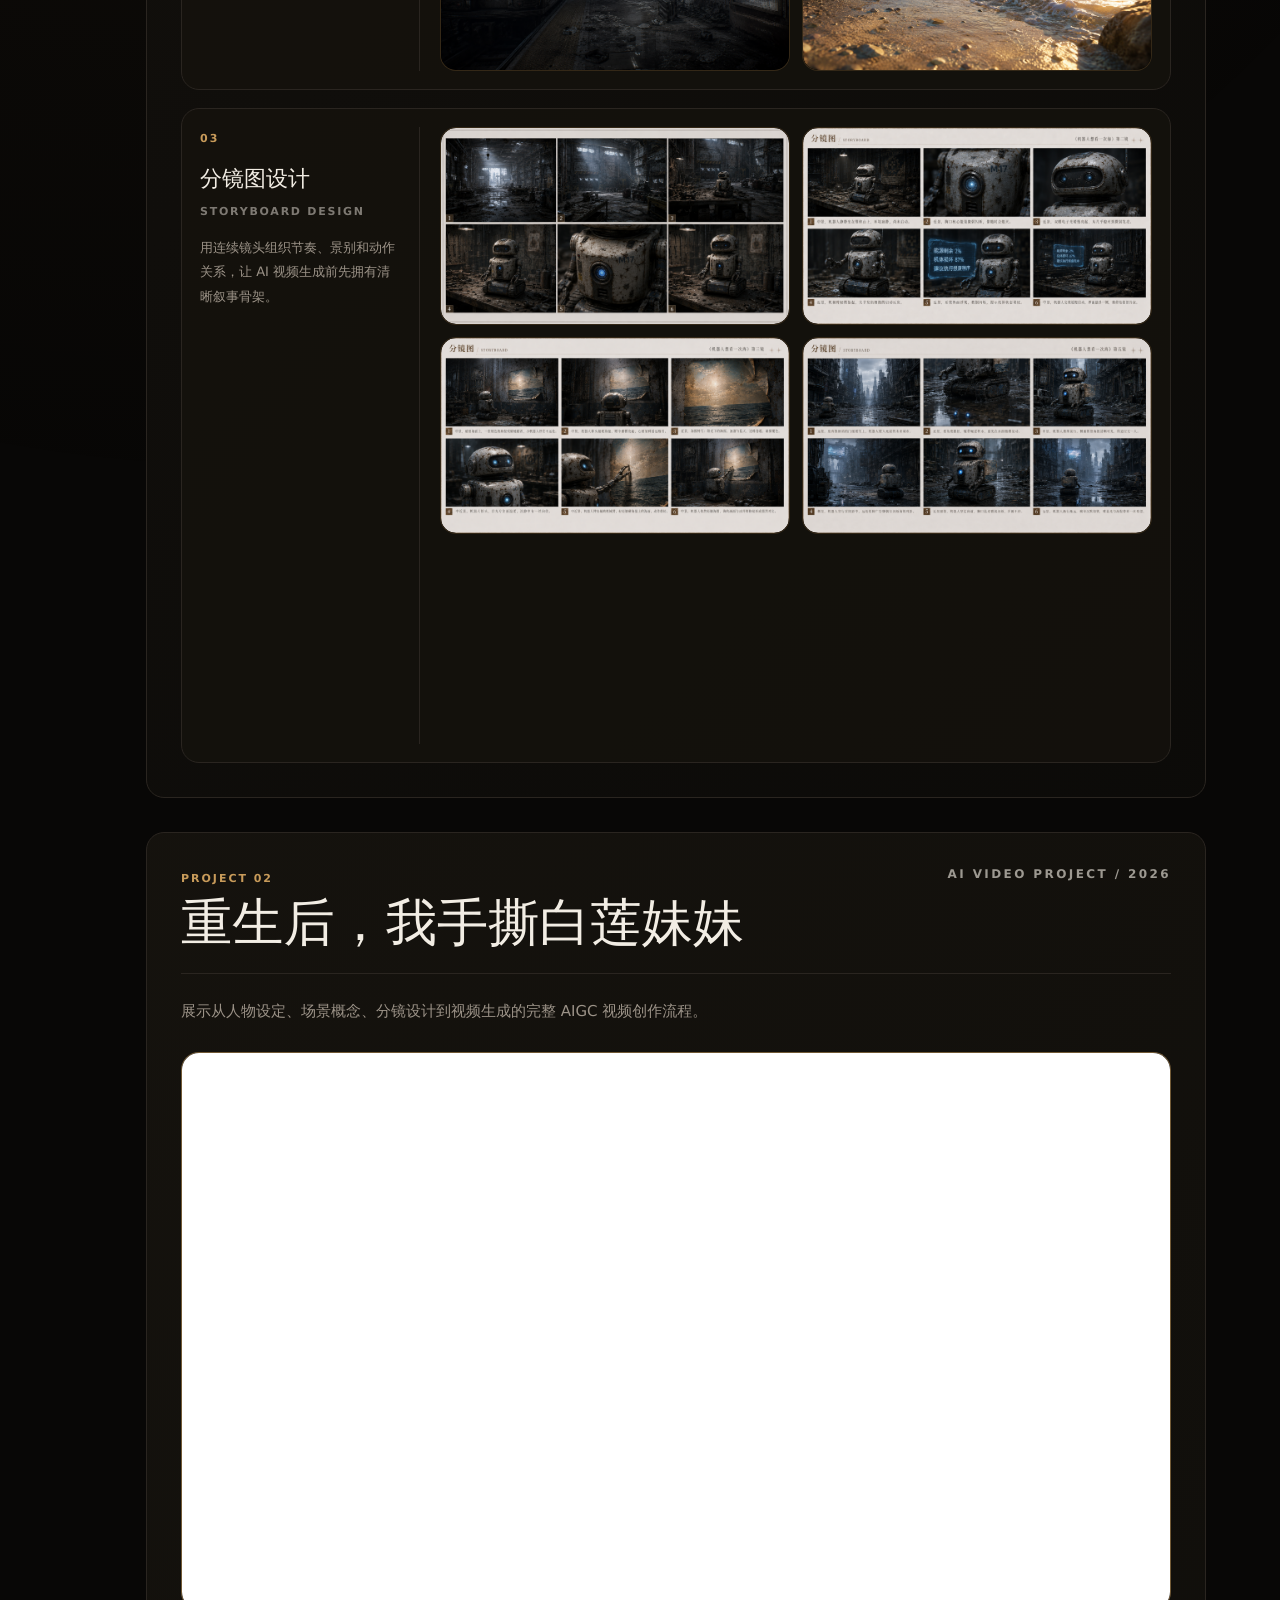
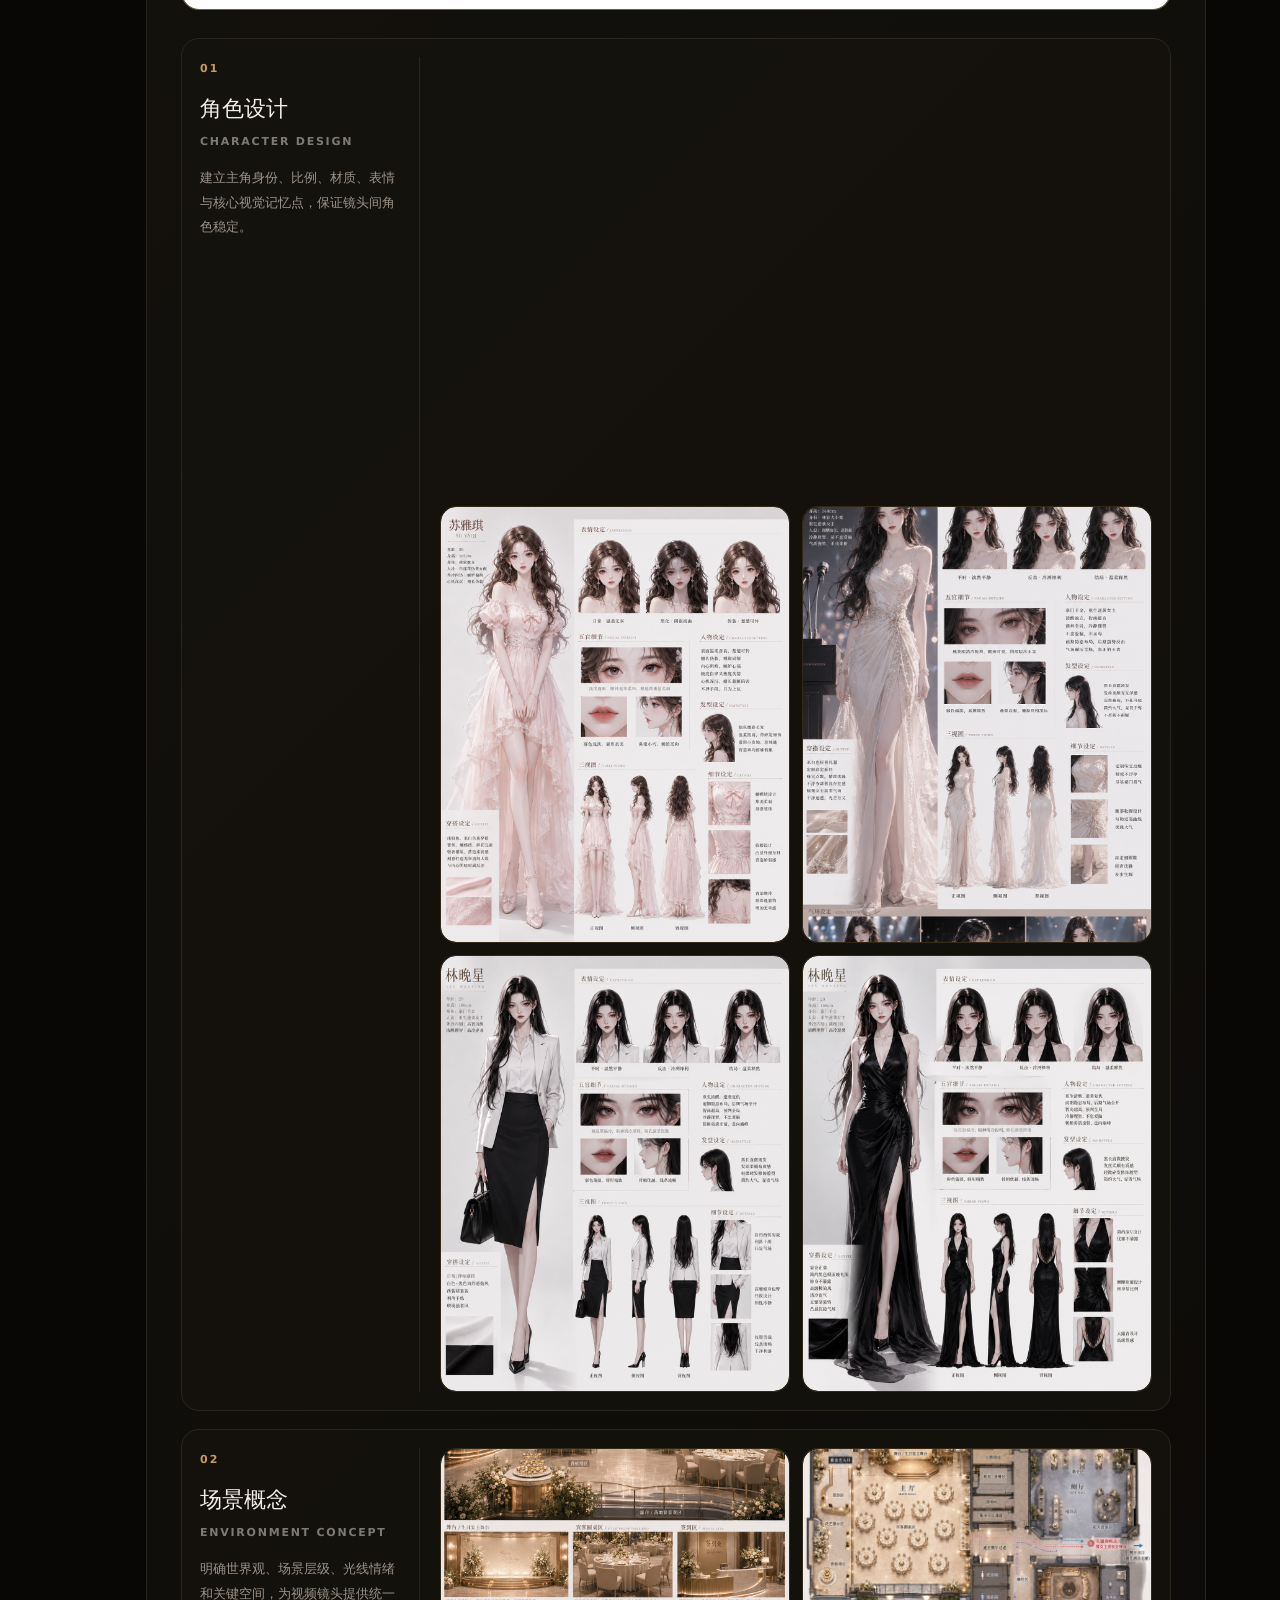
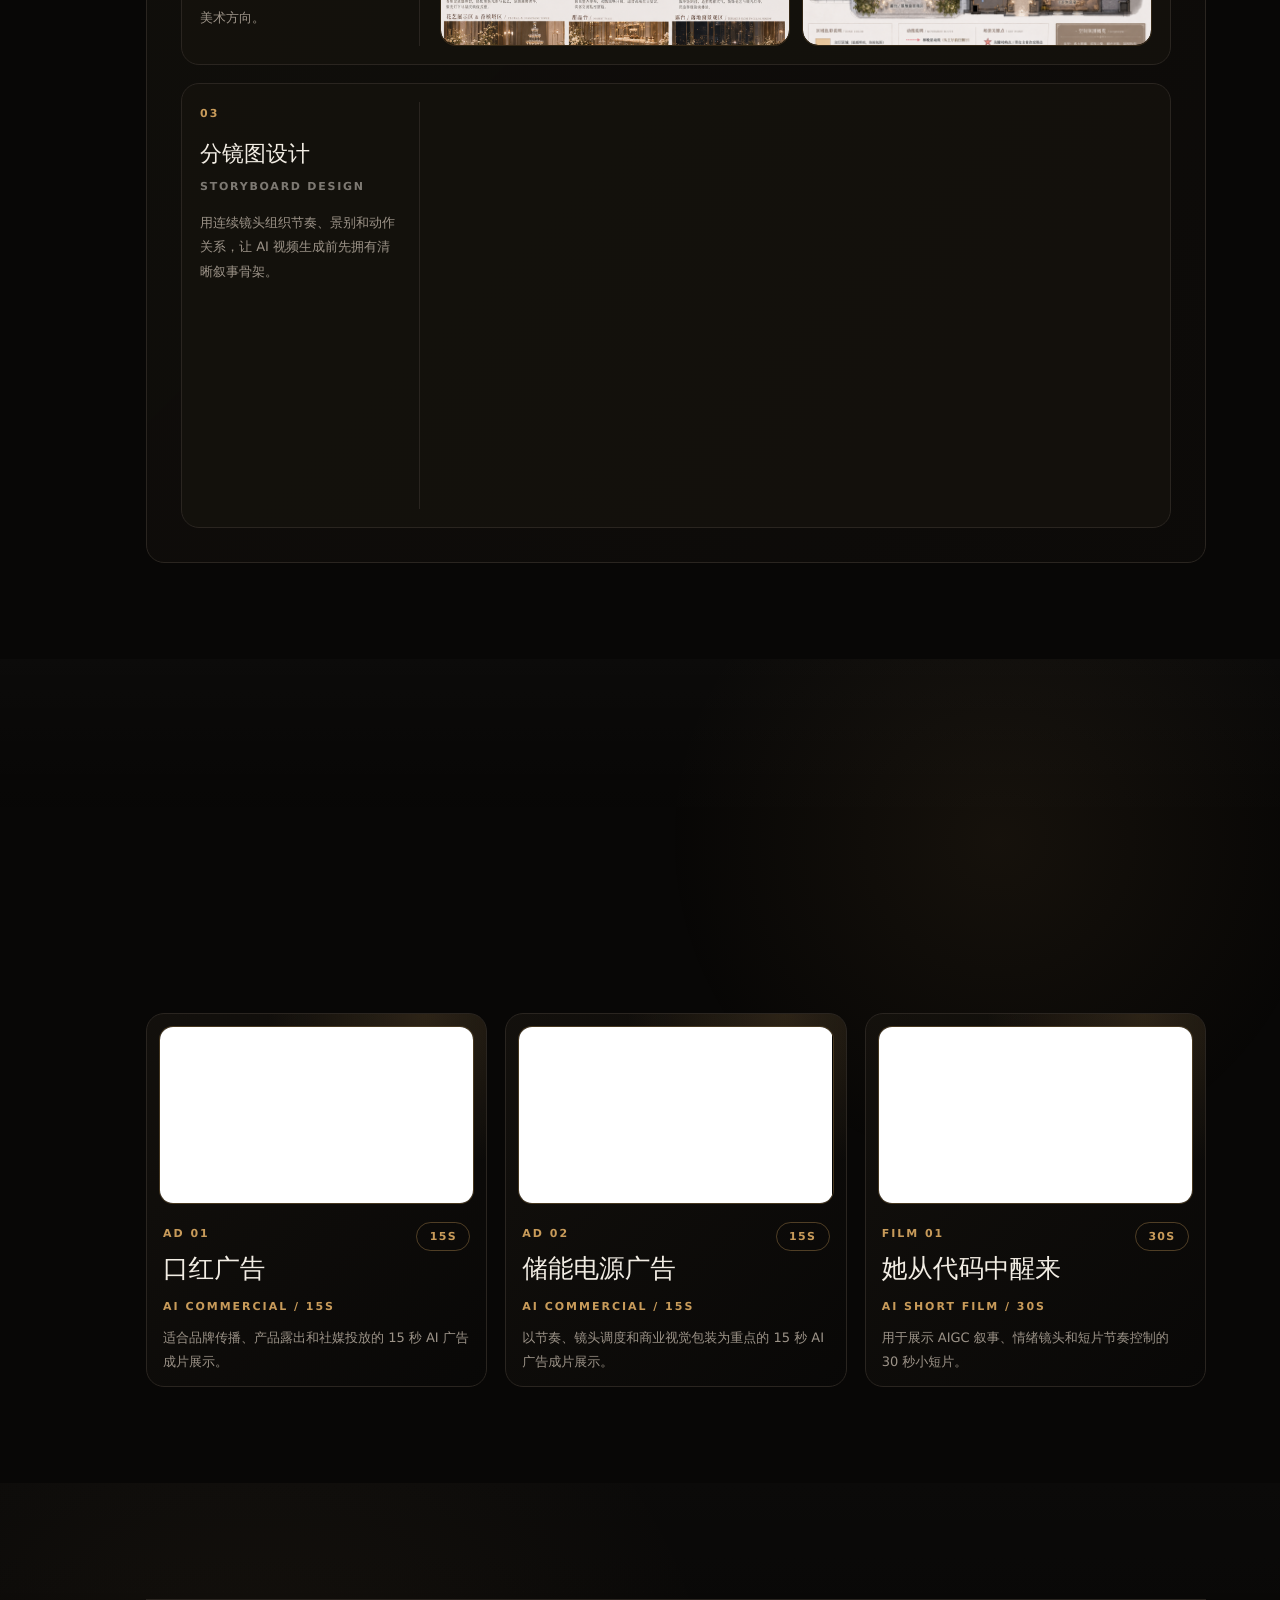
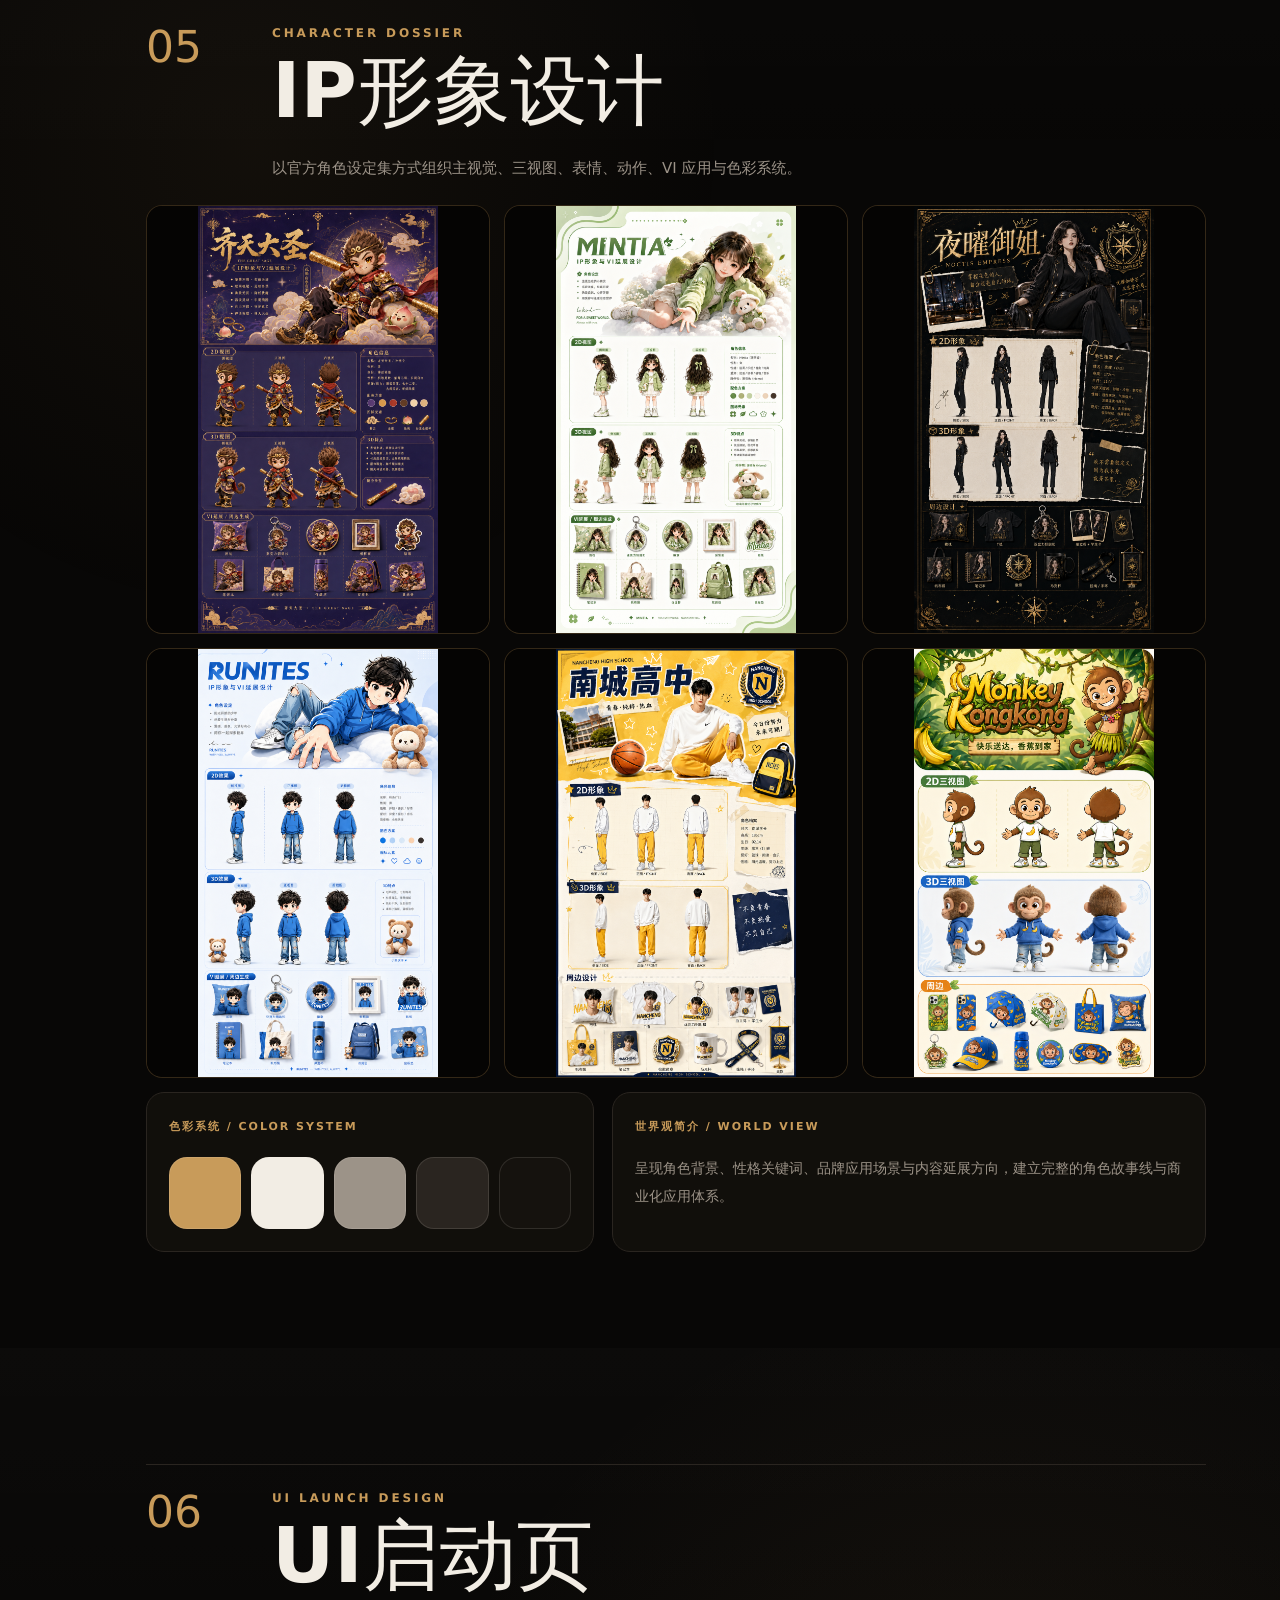
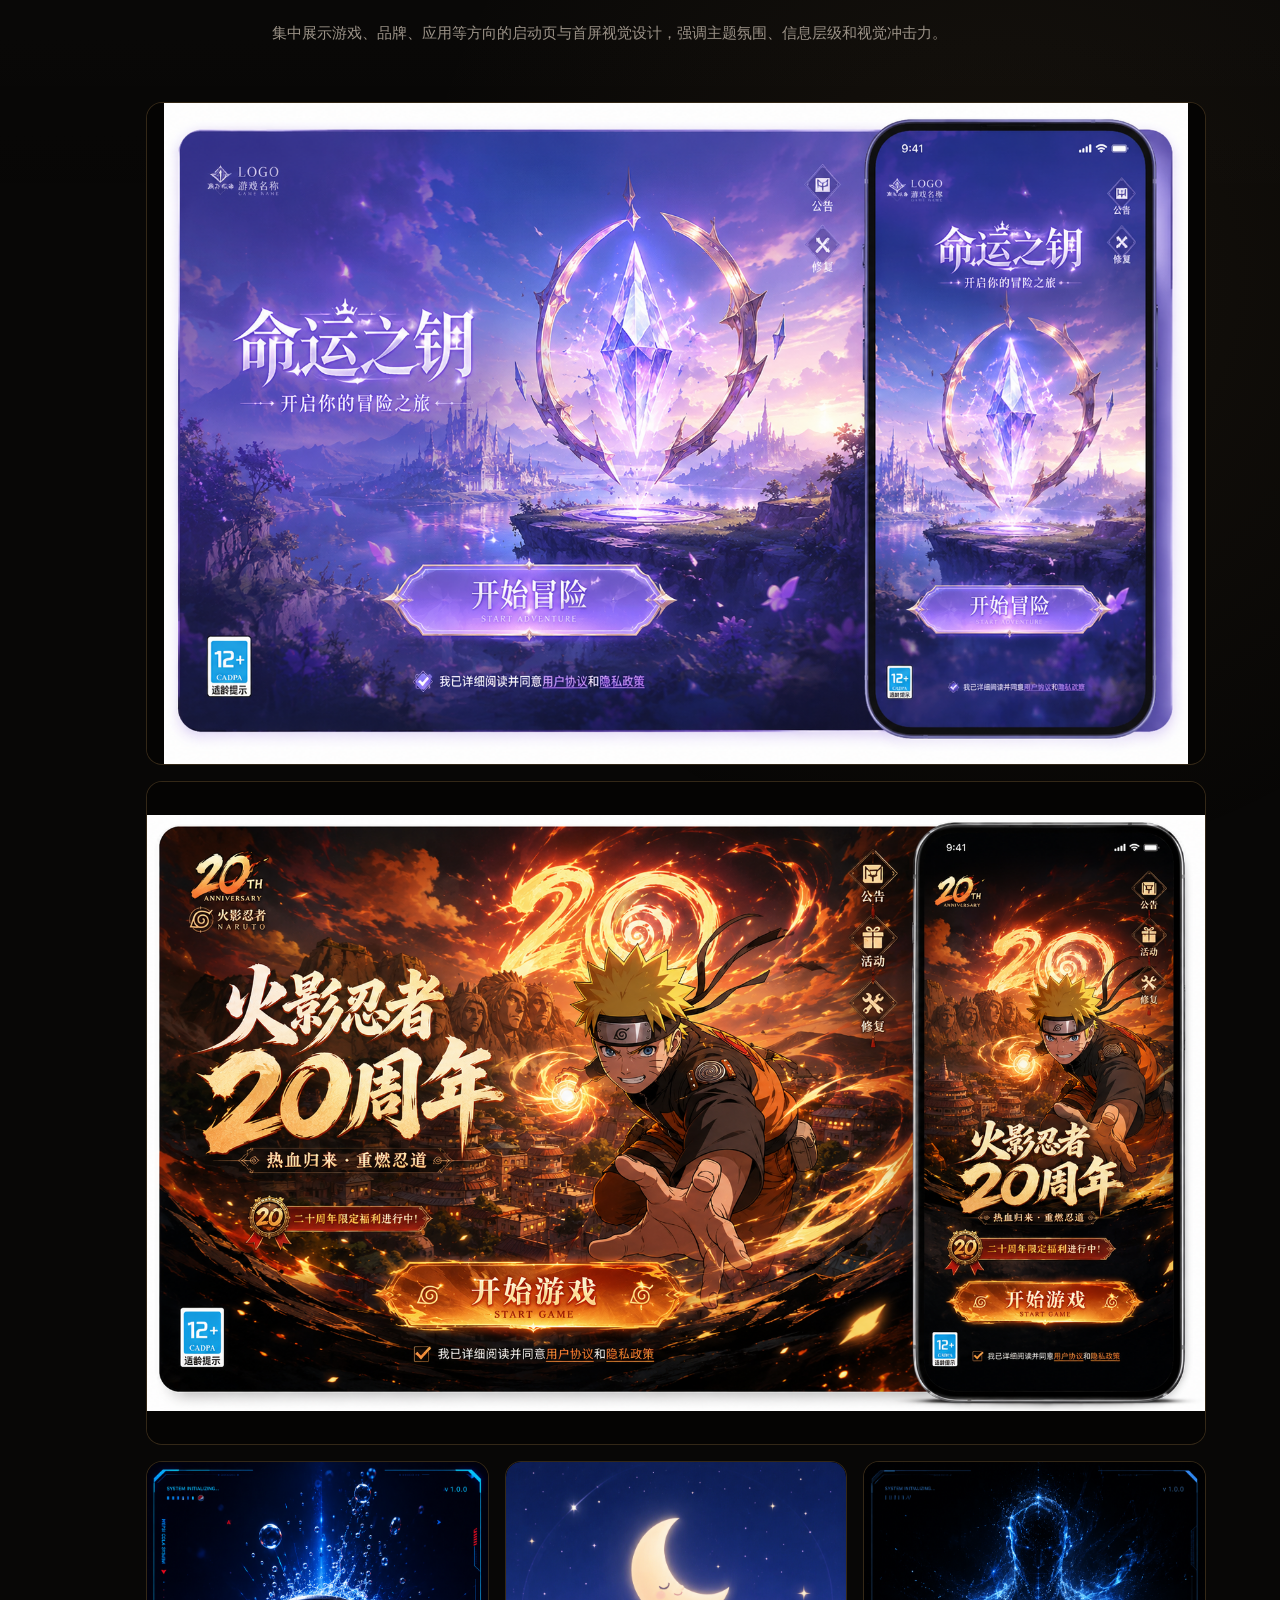
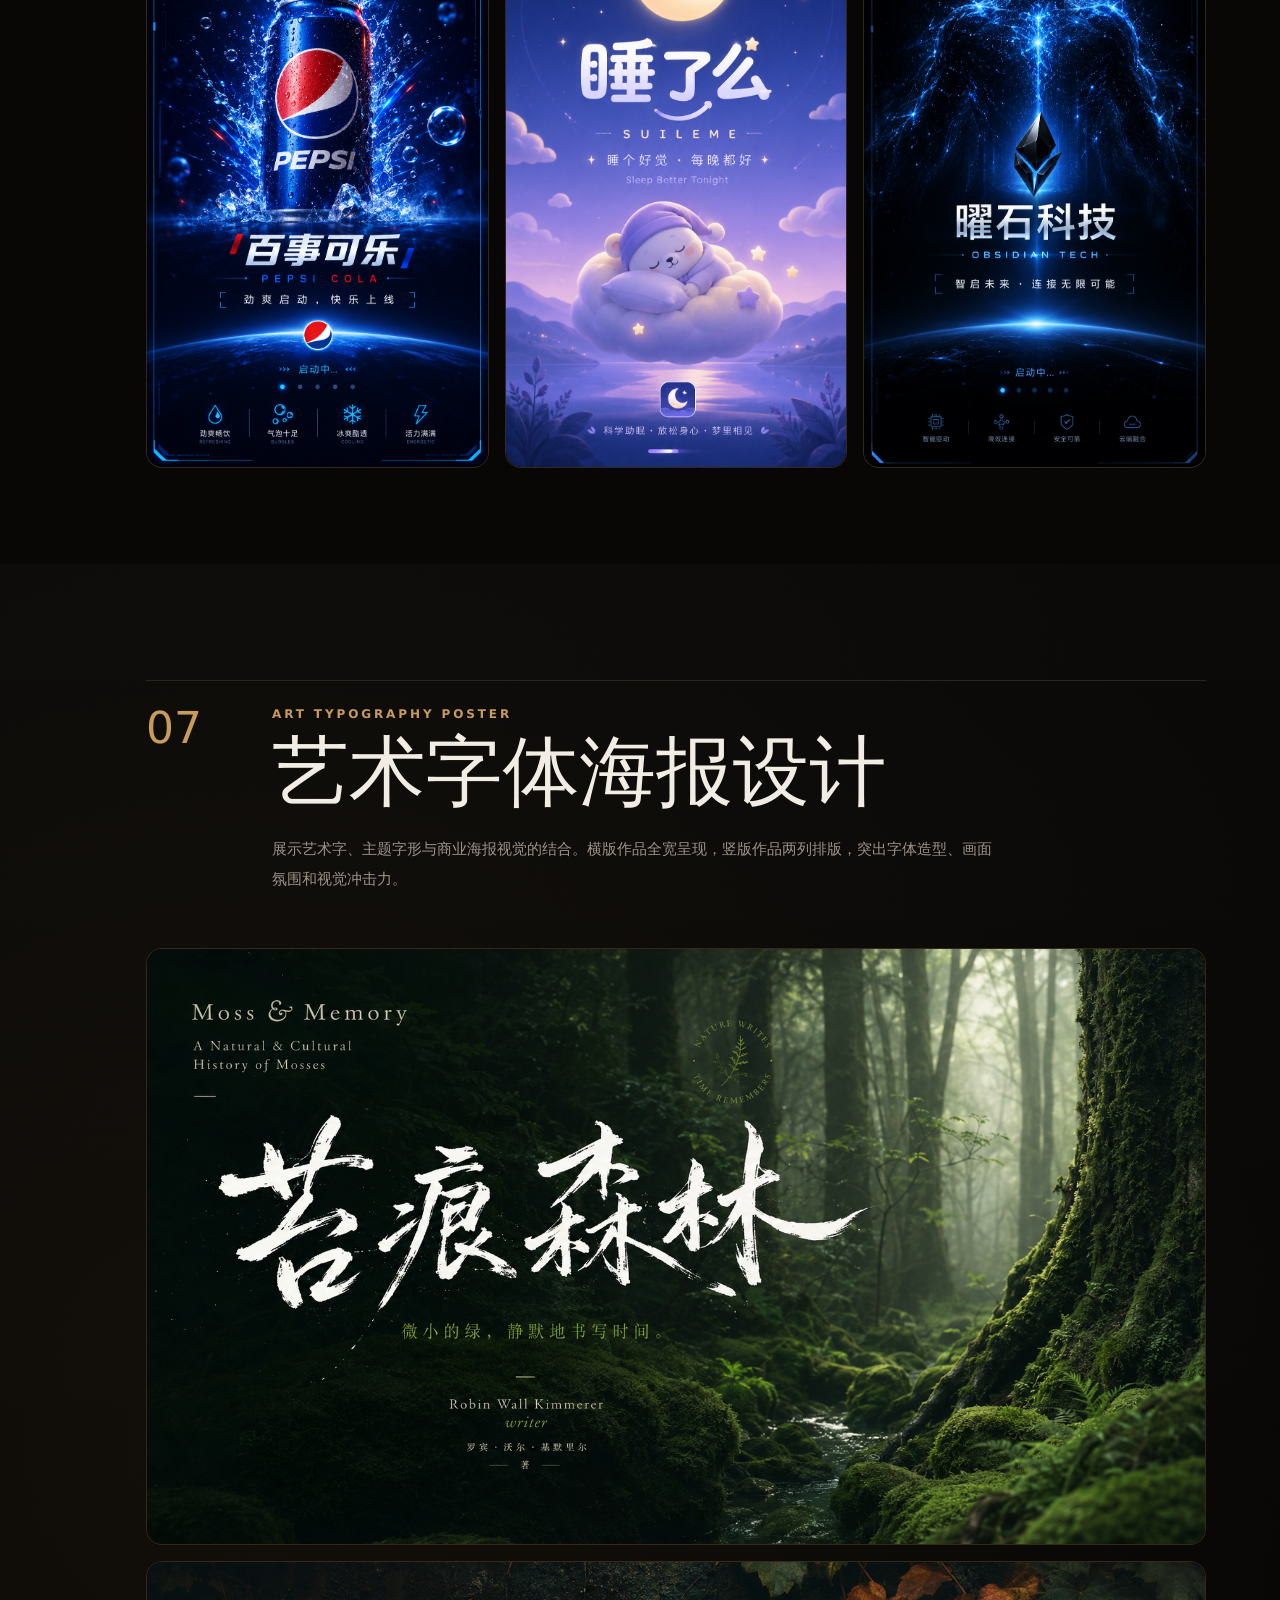
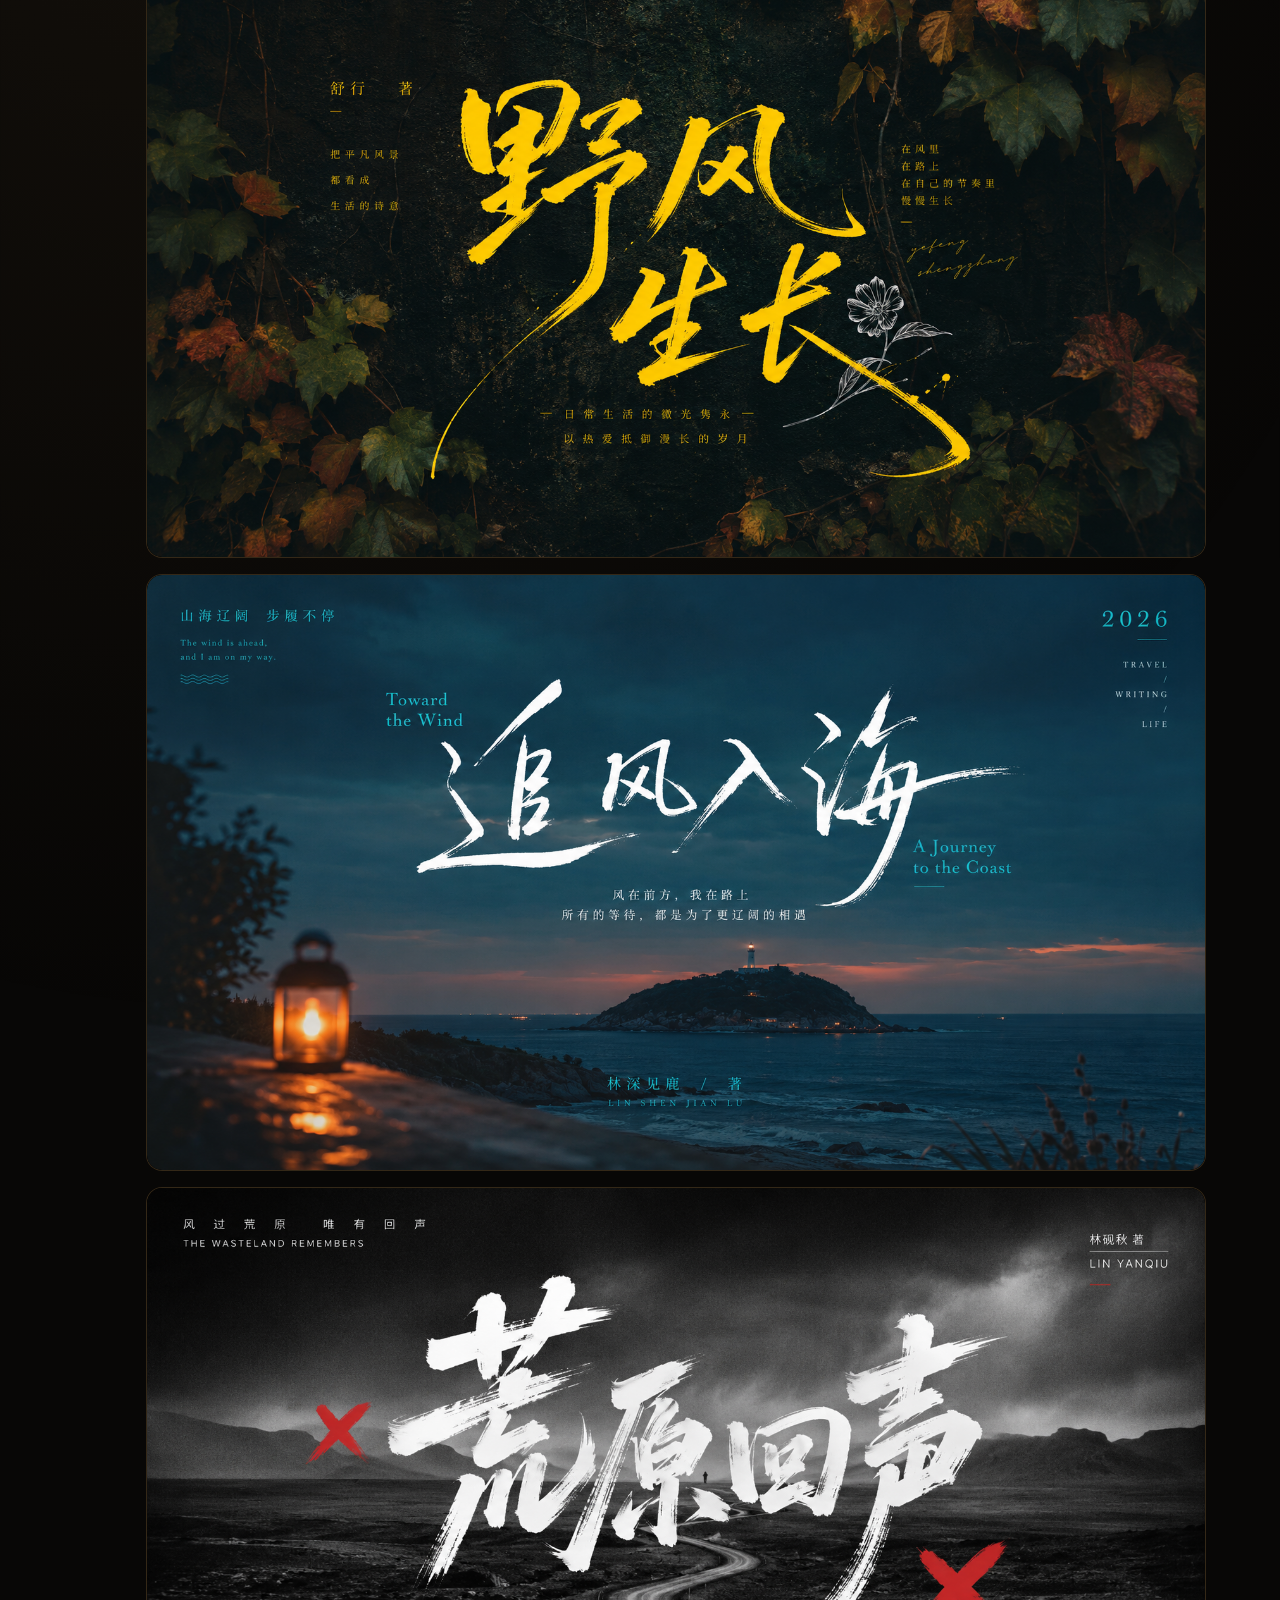
==== commit bcda7b56: "Update ecommerce posters and contact info" ====
--- a/index.html
+++ b/index.html
@@ -8,7 +8,7 @@
       content="张宇 AIGC 个人作品集网站高级视觉模板，占位展示 AI生成写真、AI视频、IP形象设计、超级符号、电商海报与联系方式。"
     />
     <title>ZHANG YU PORTFOLIO / AIGC视觉档案馆</title>
-    <link rel="stylesheet" href="styles.css?v=aigc-gallery-template-66" />
+    <link rel="stylesheet" href="styles.css?v=aigc-gallery-template-67" />
   </head>
   <body>
     <div class="site-background" aria-hidden="true">
@@ -33,6 +33,6 @@
 
     <main class="portfolio-page" id="portfolioRoot"></main>
 
-    <script src="script.js?v=aigc-gallery-template-66"></script>
+    <script src="script.js?v=aigc-gallery-template-67"></script>
   </body>
 </html>
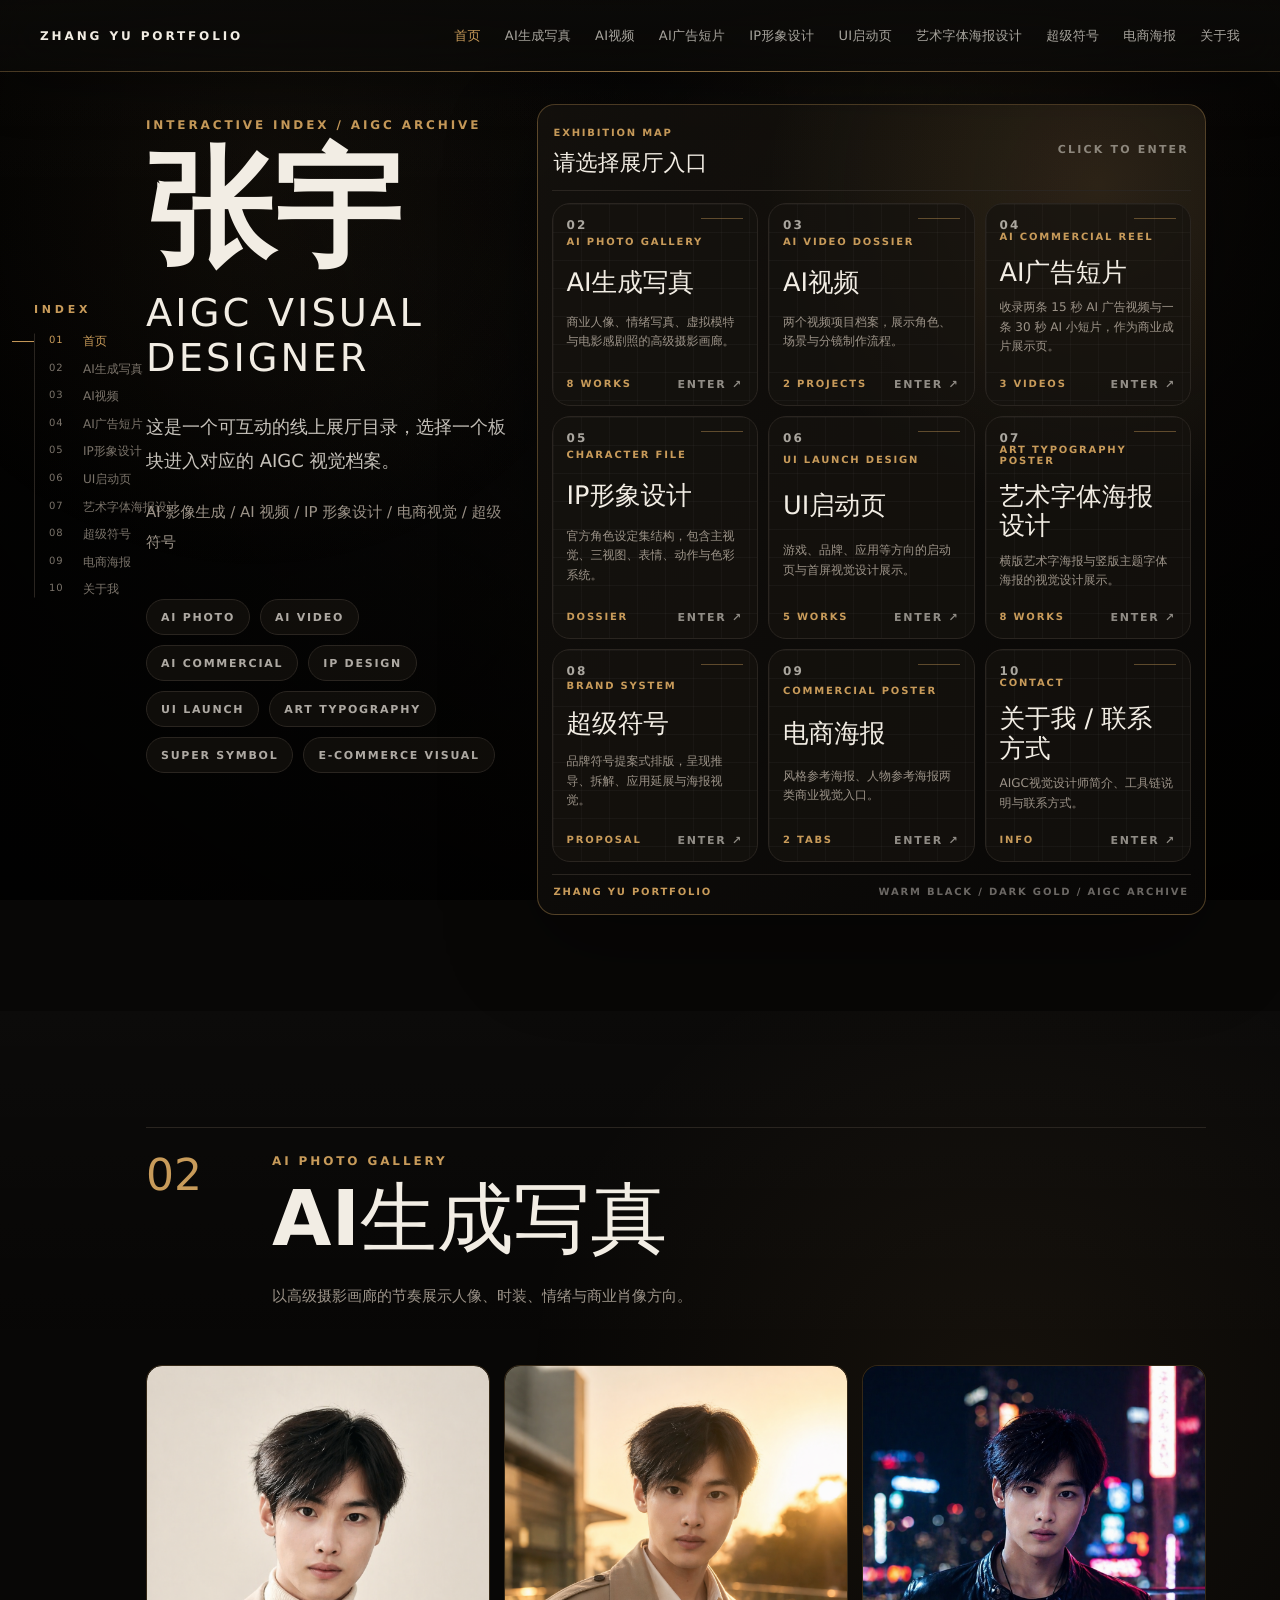
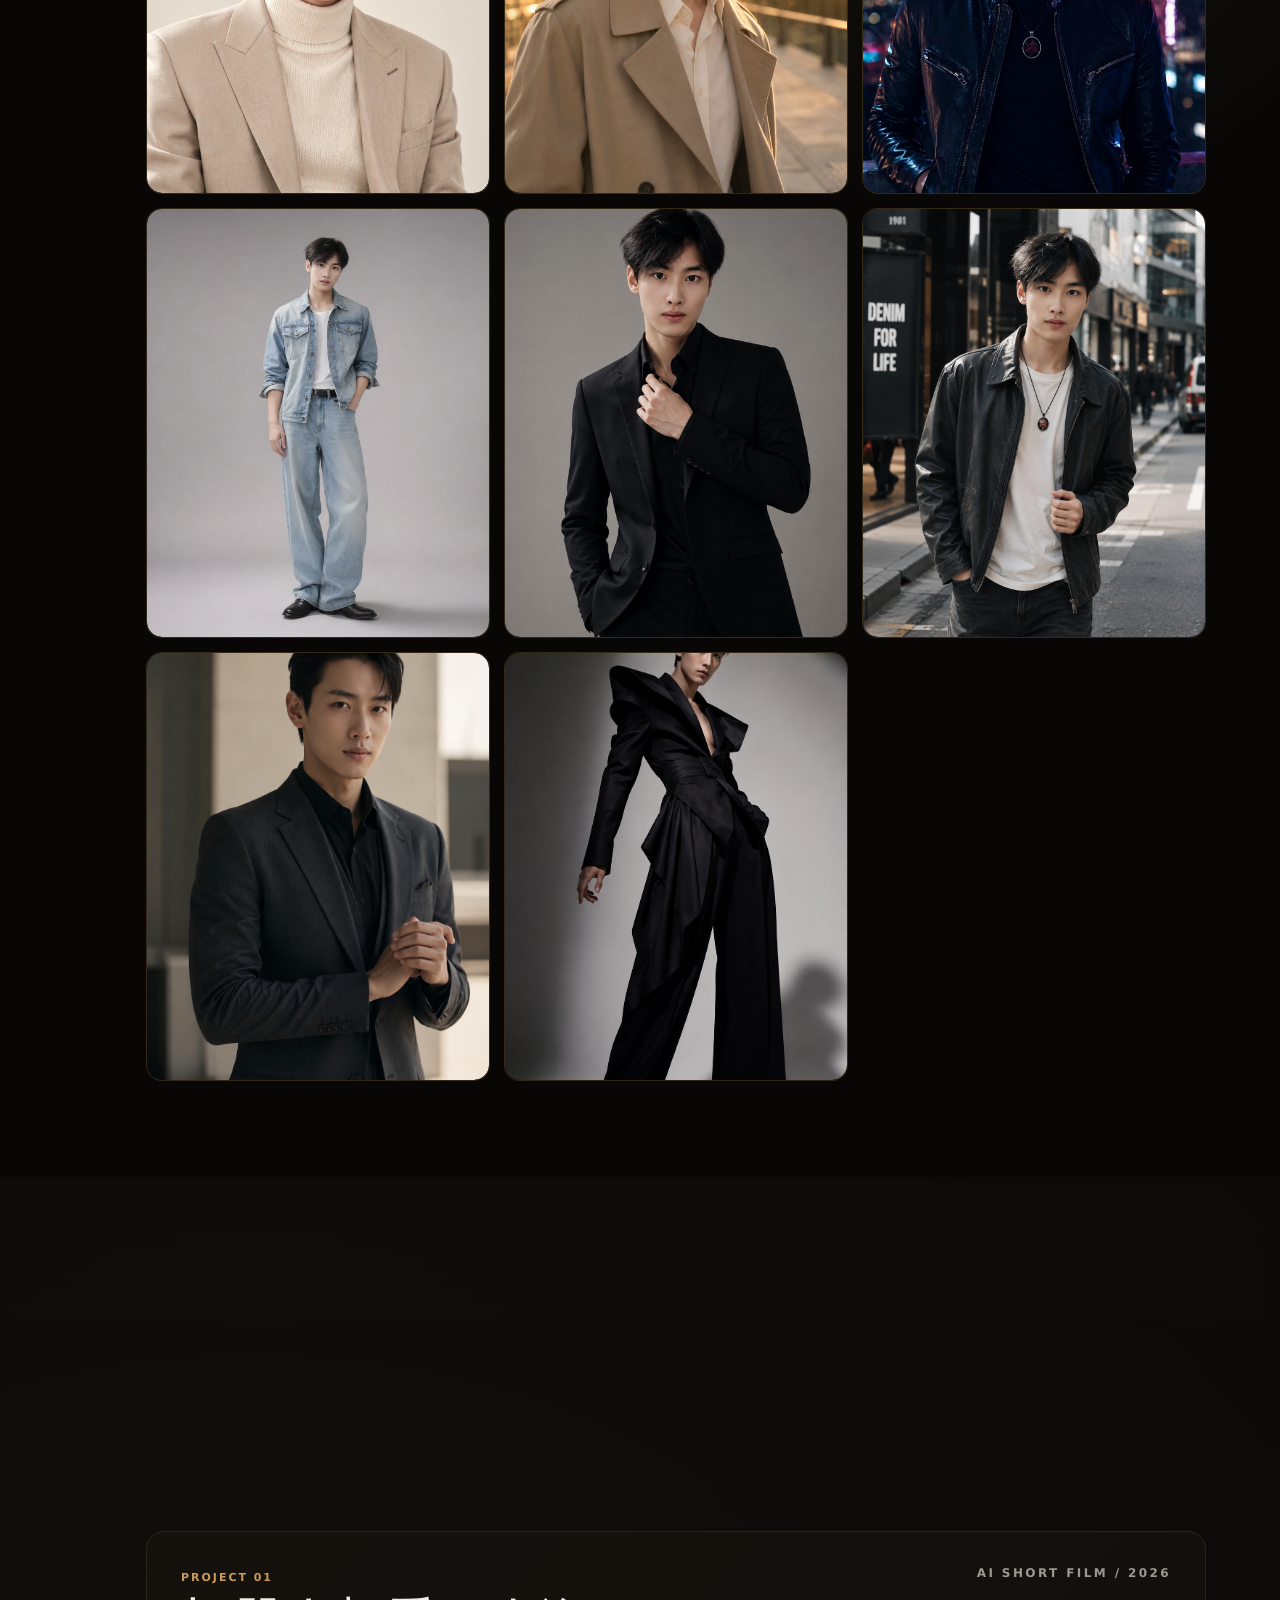
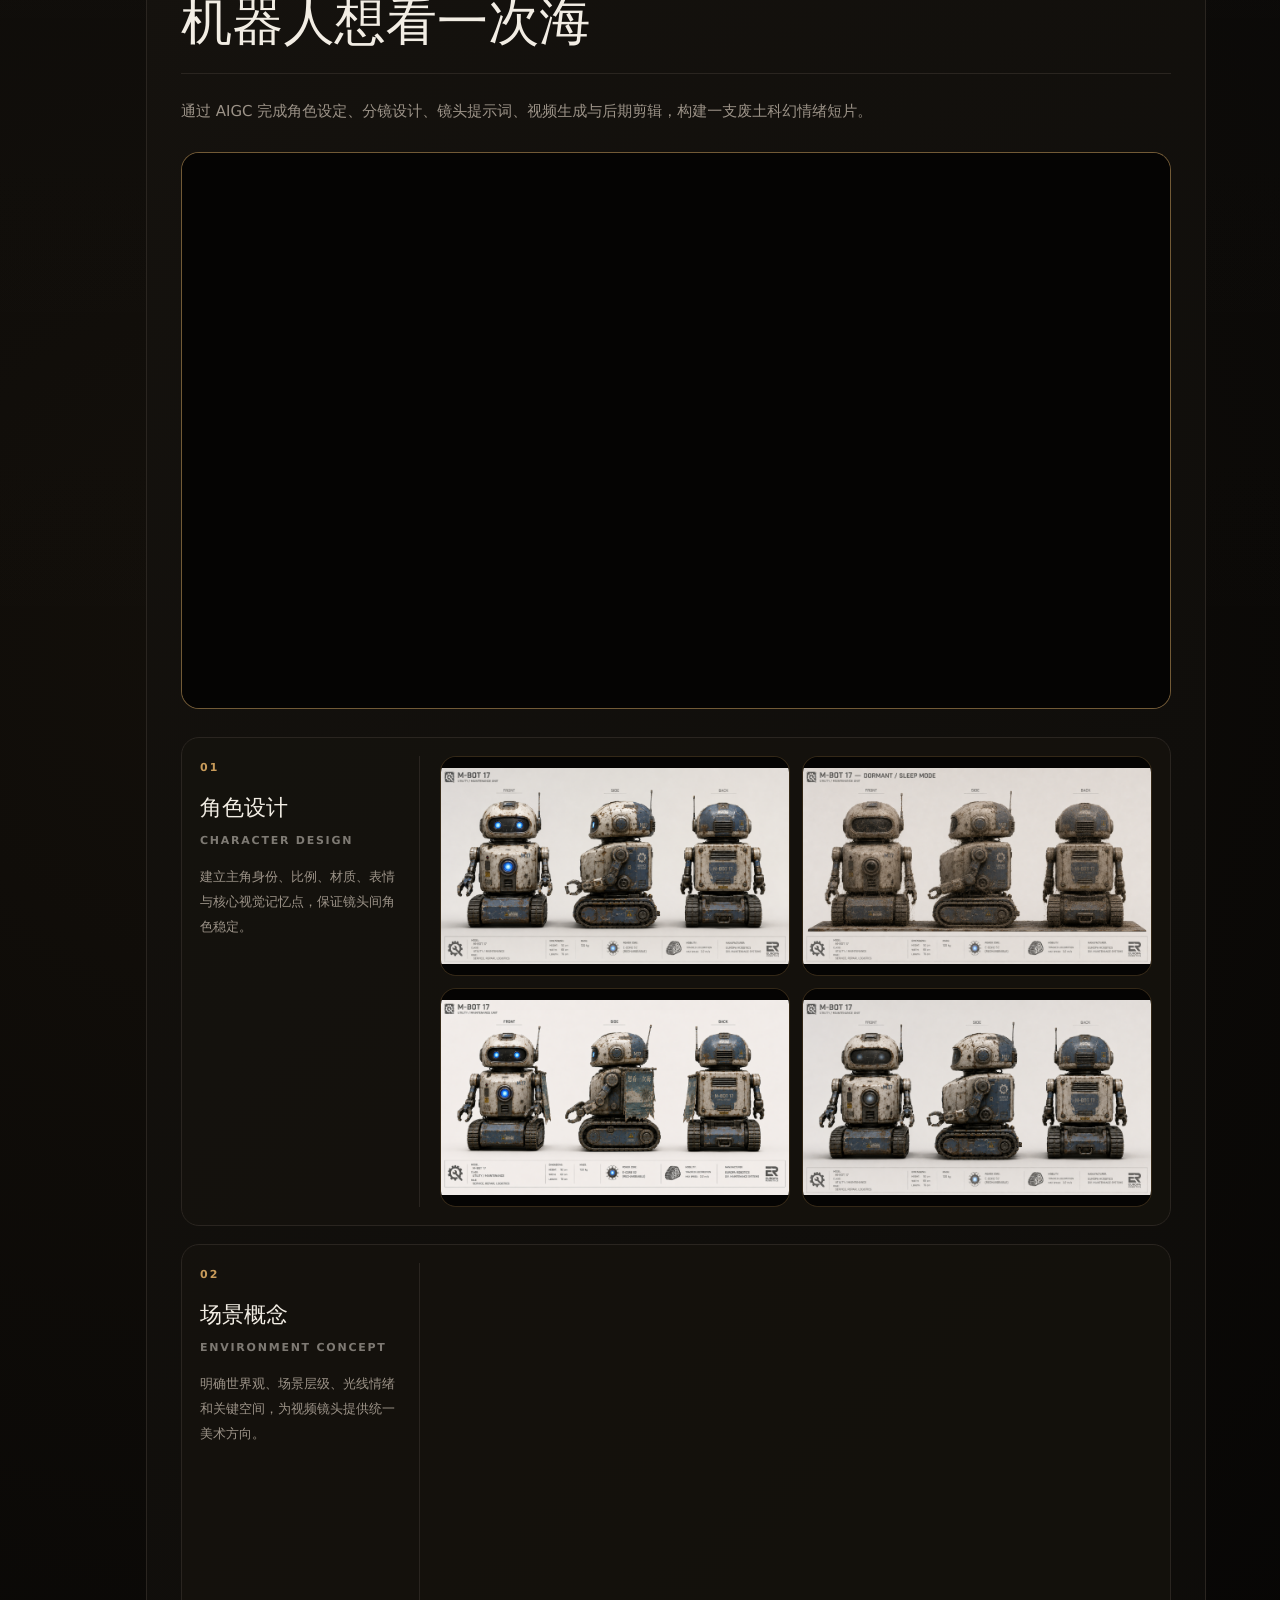
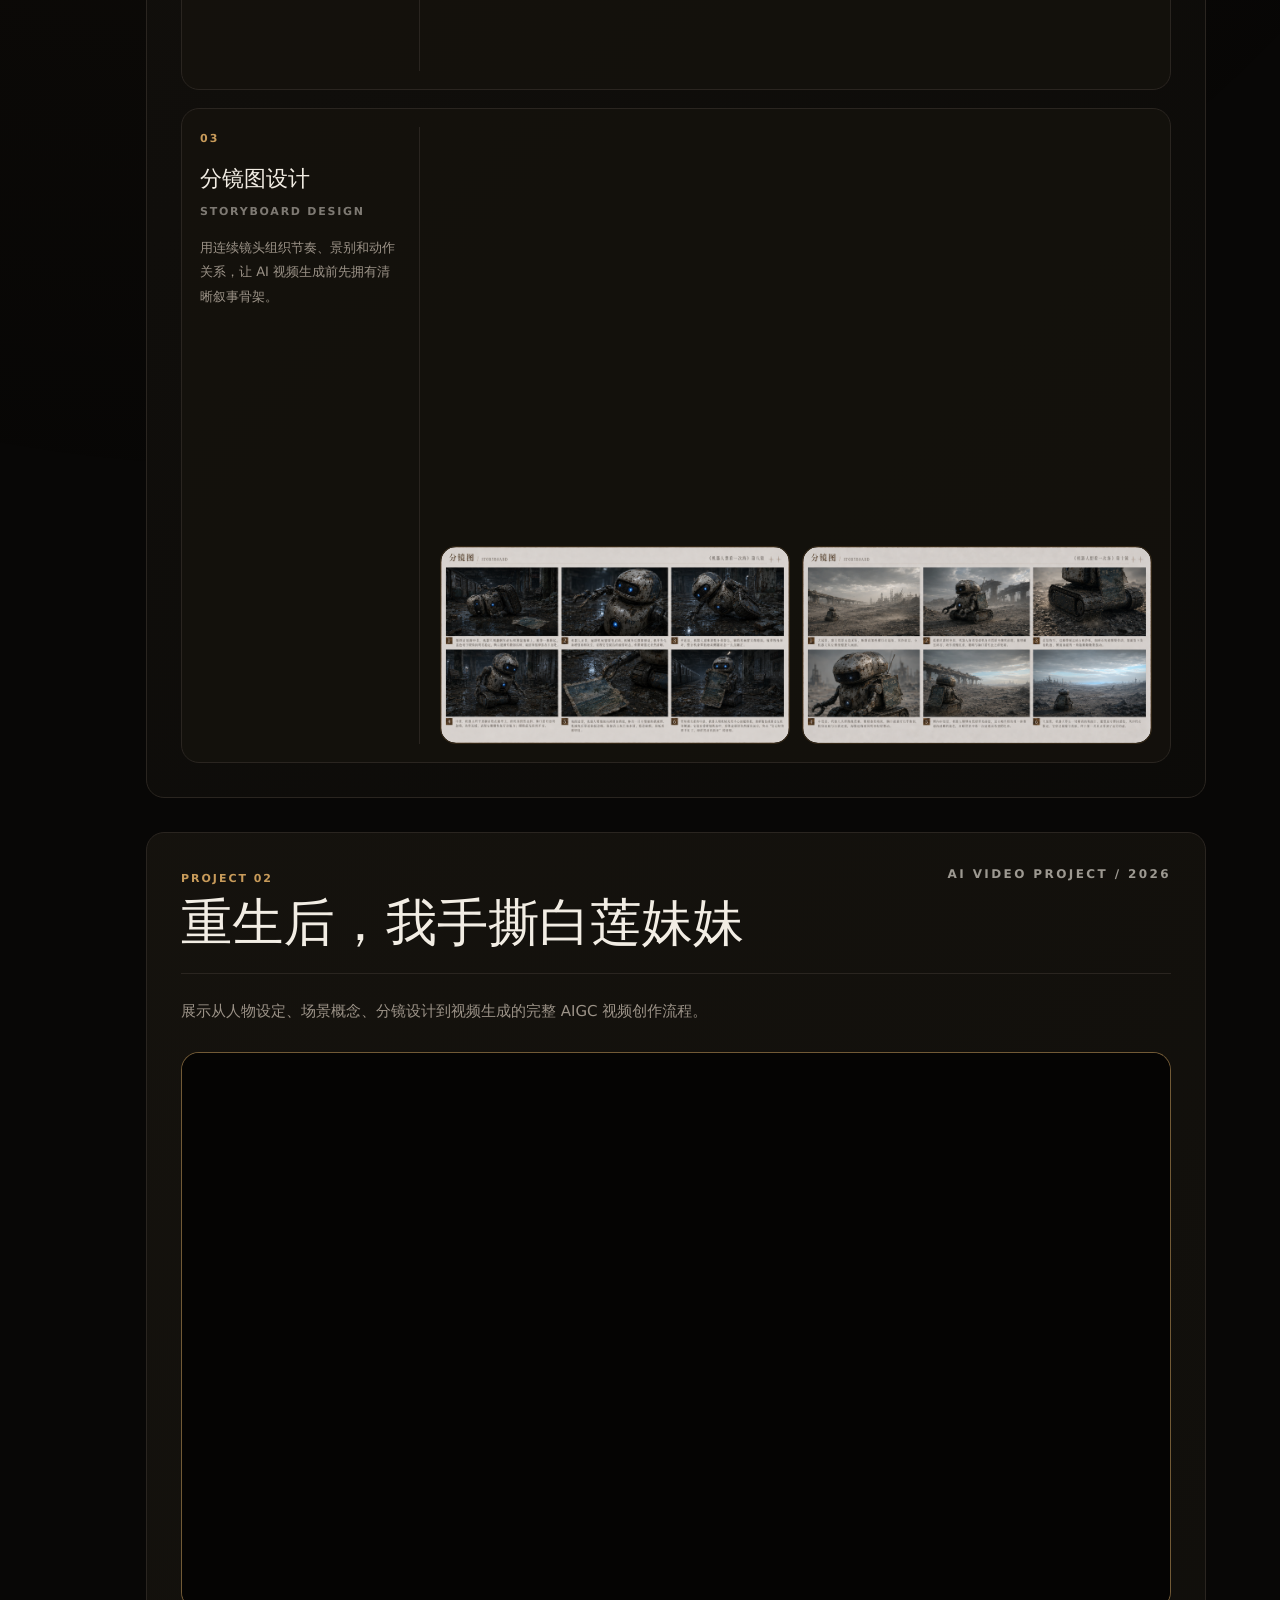
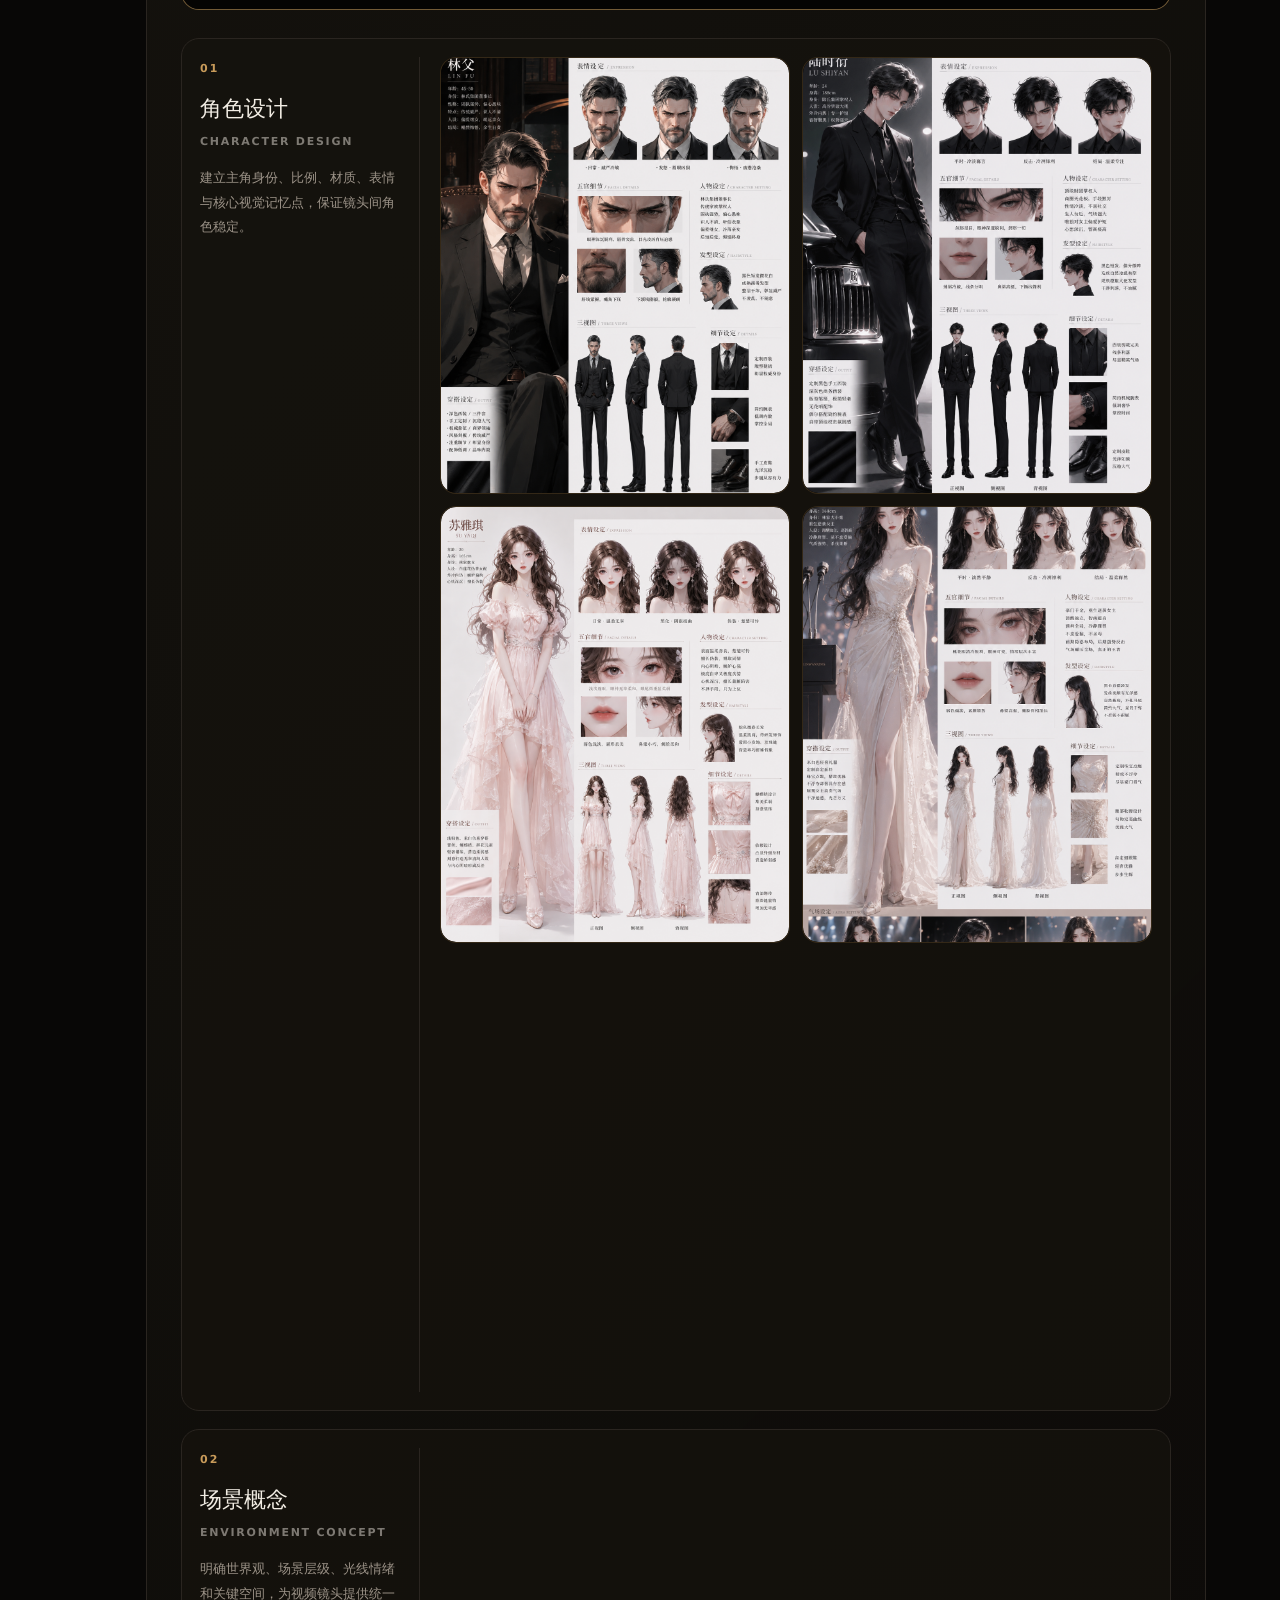
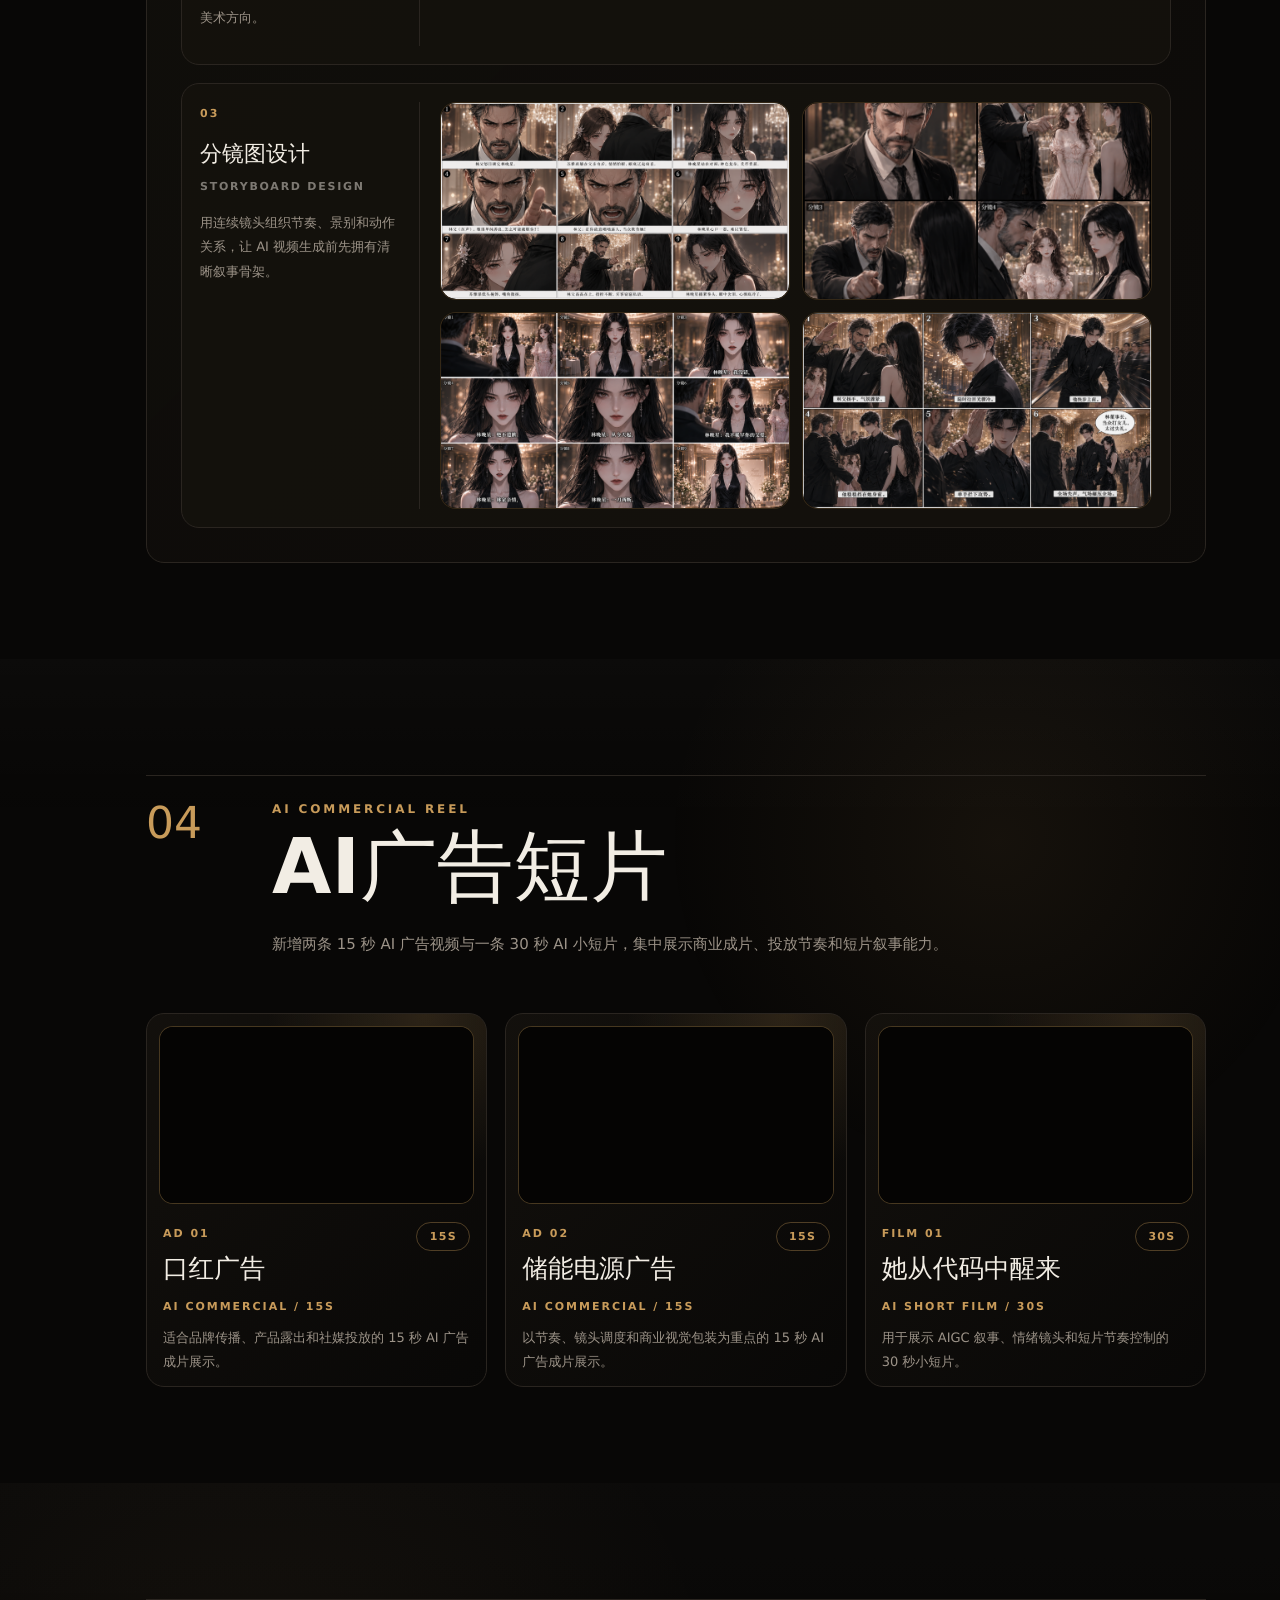
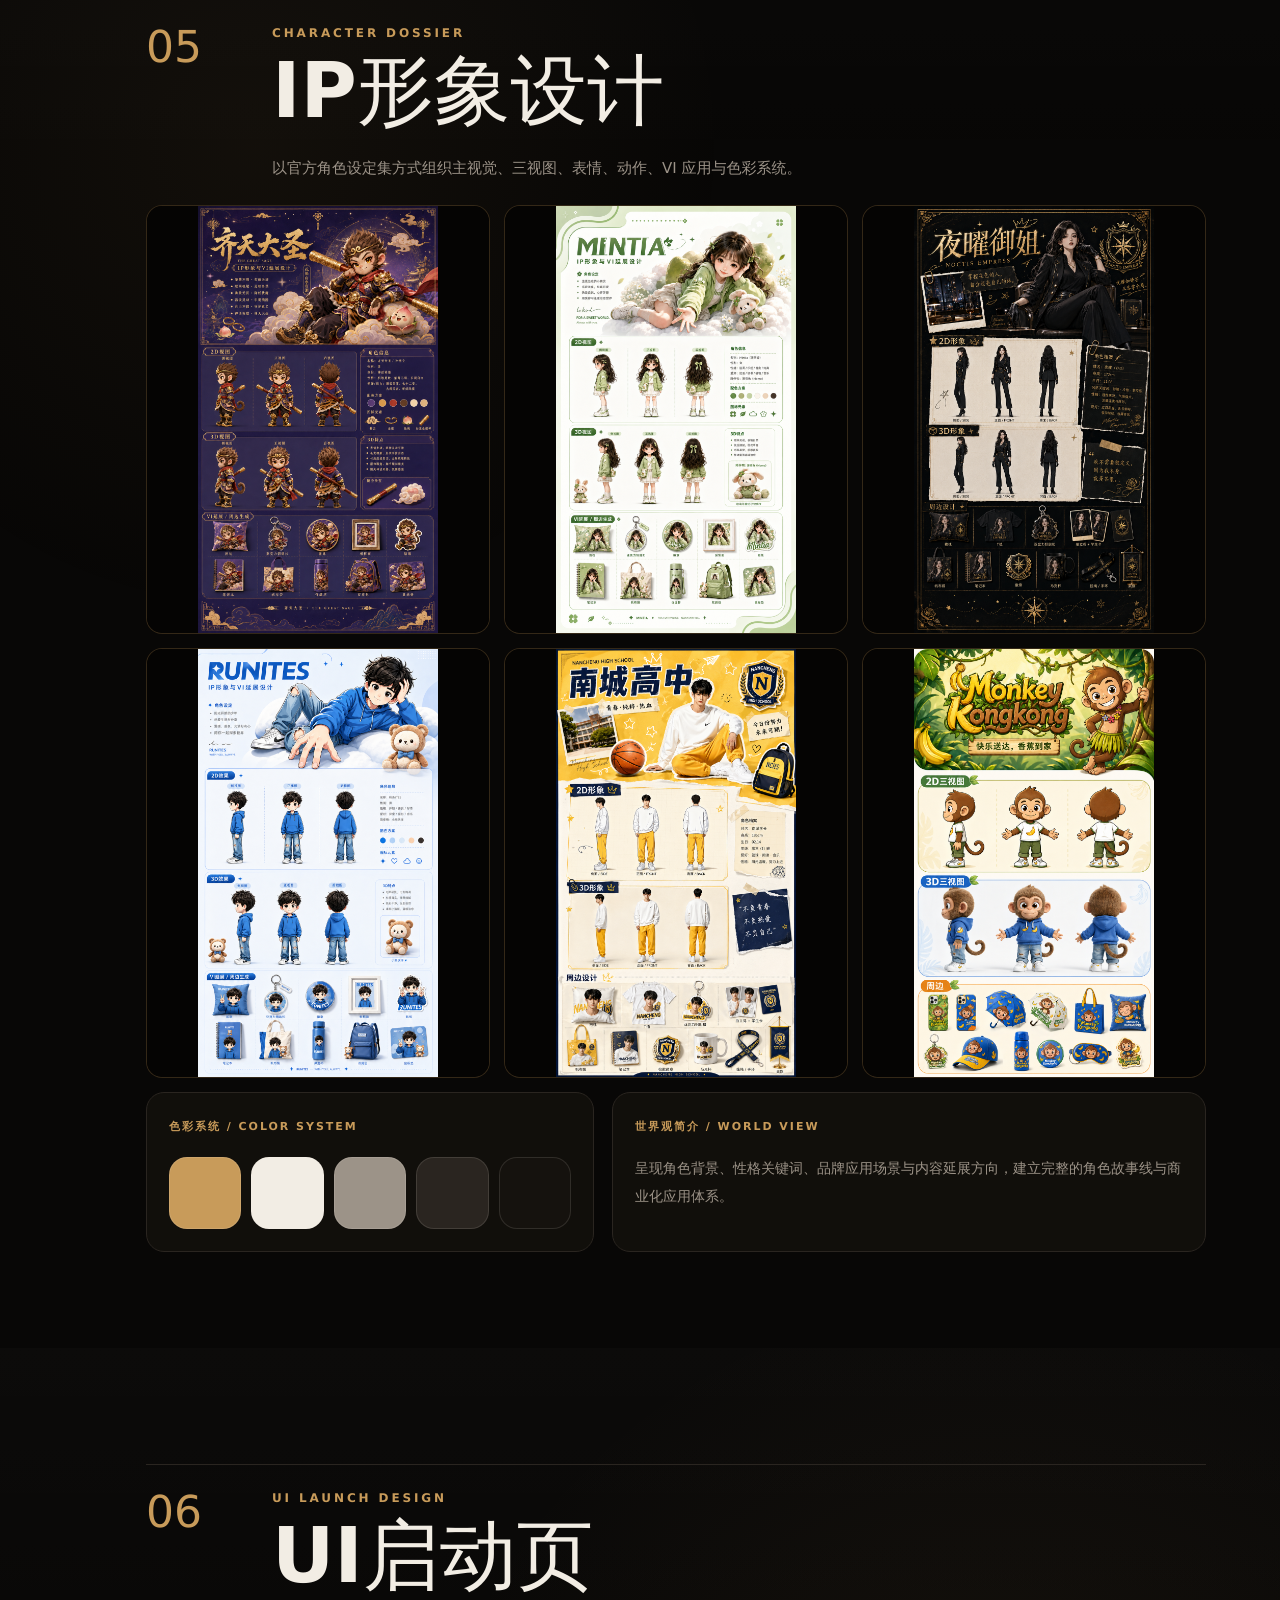
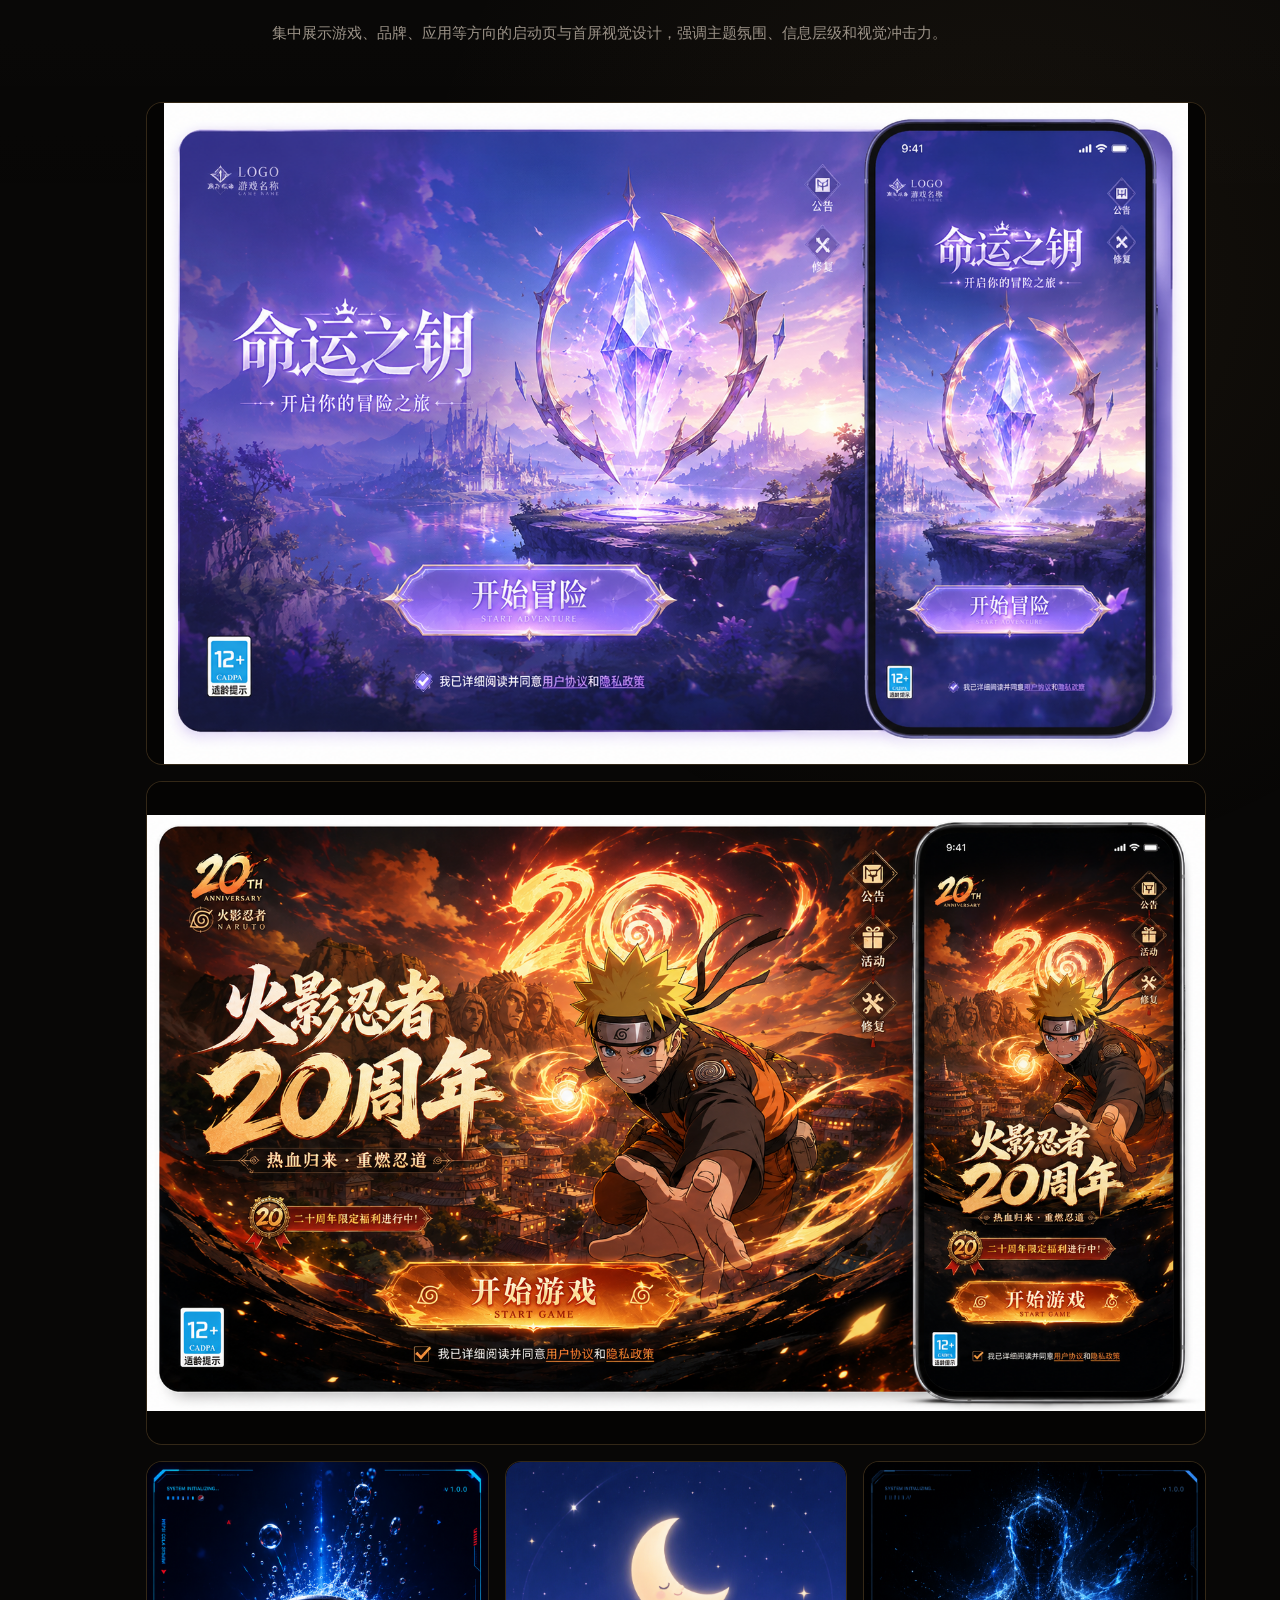
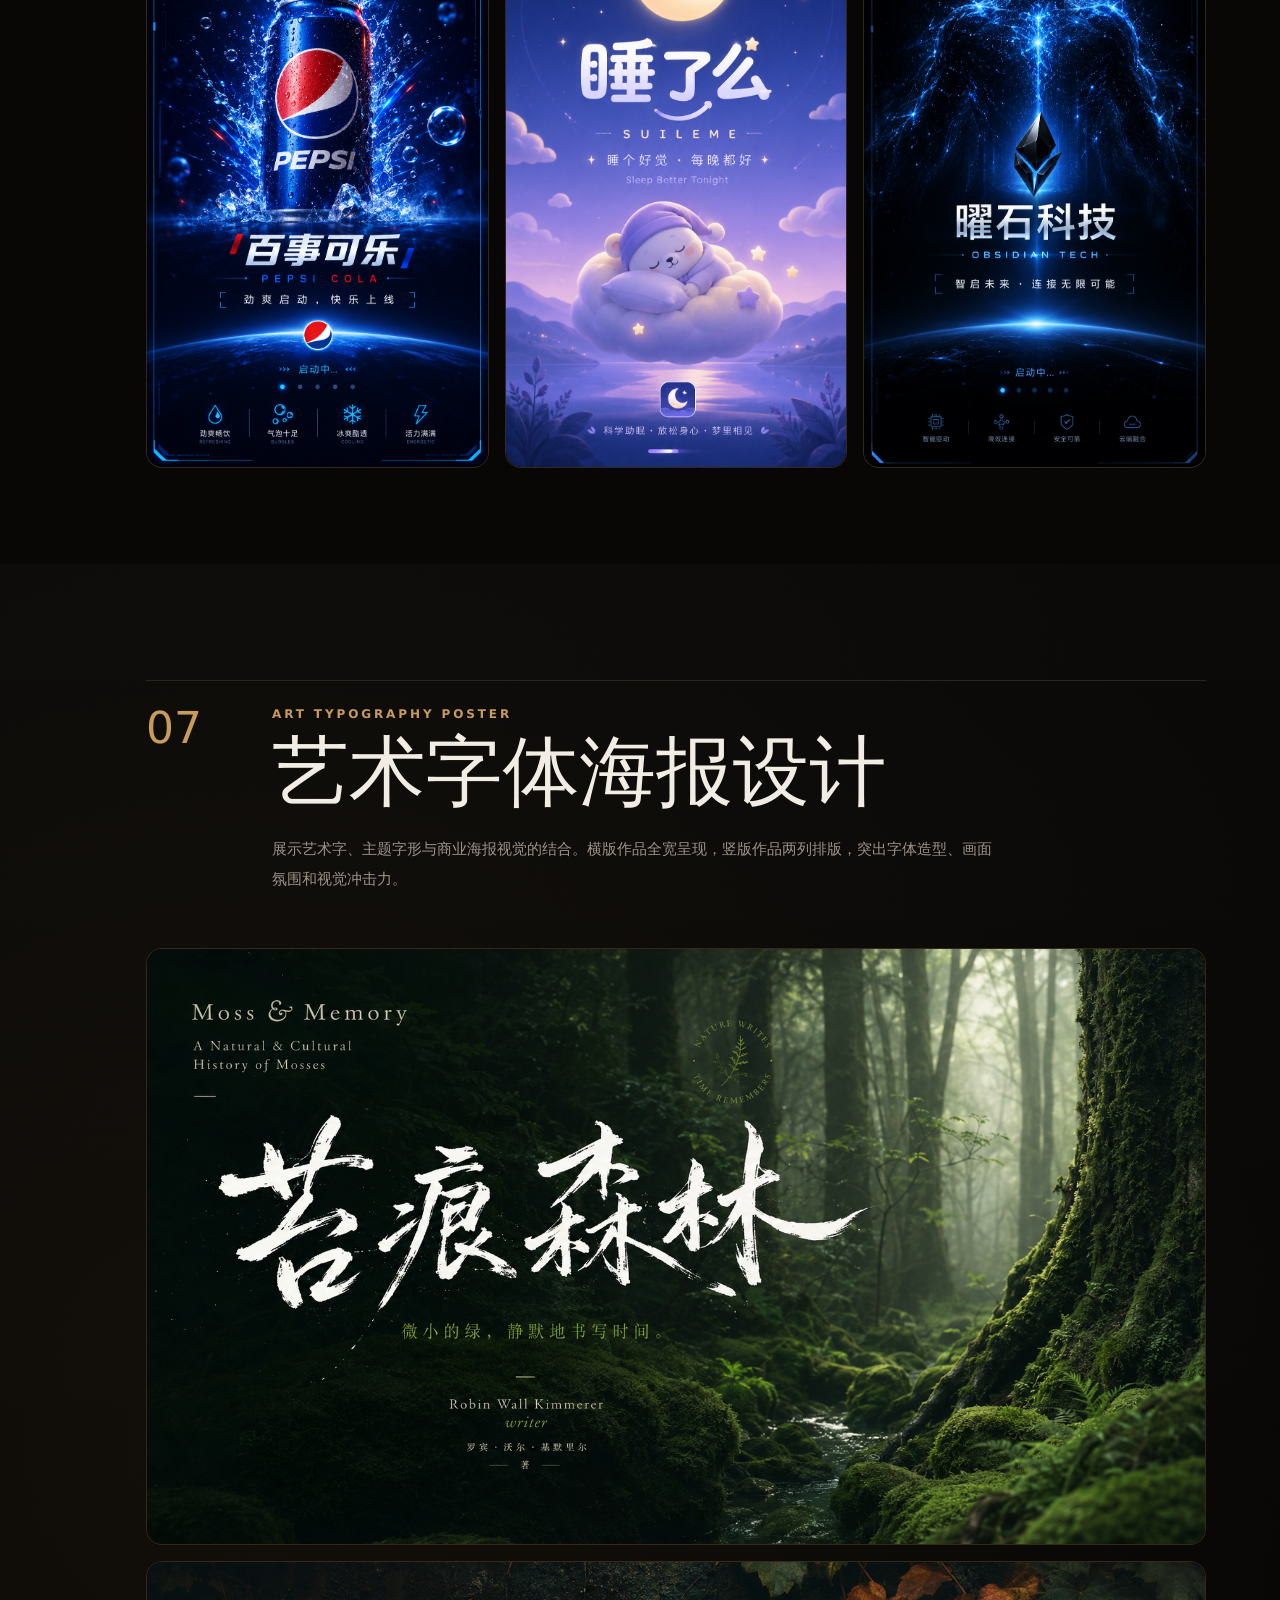
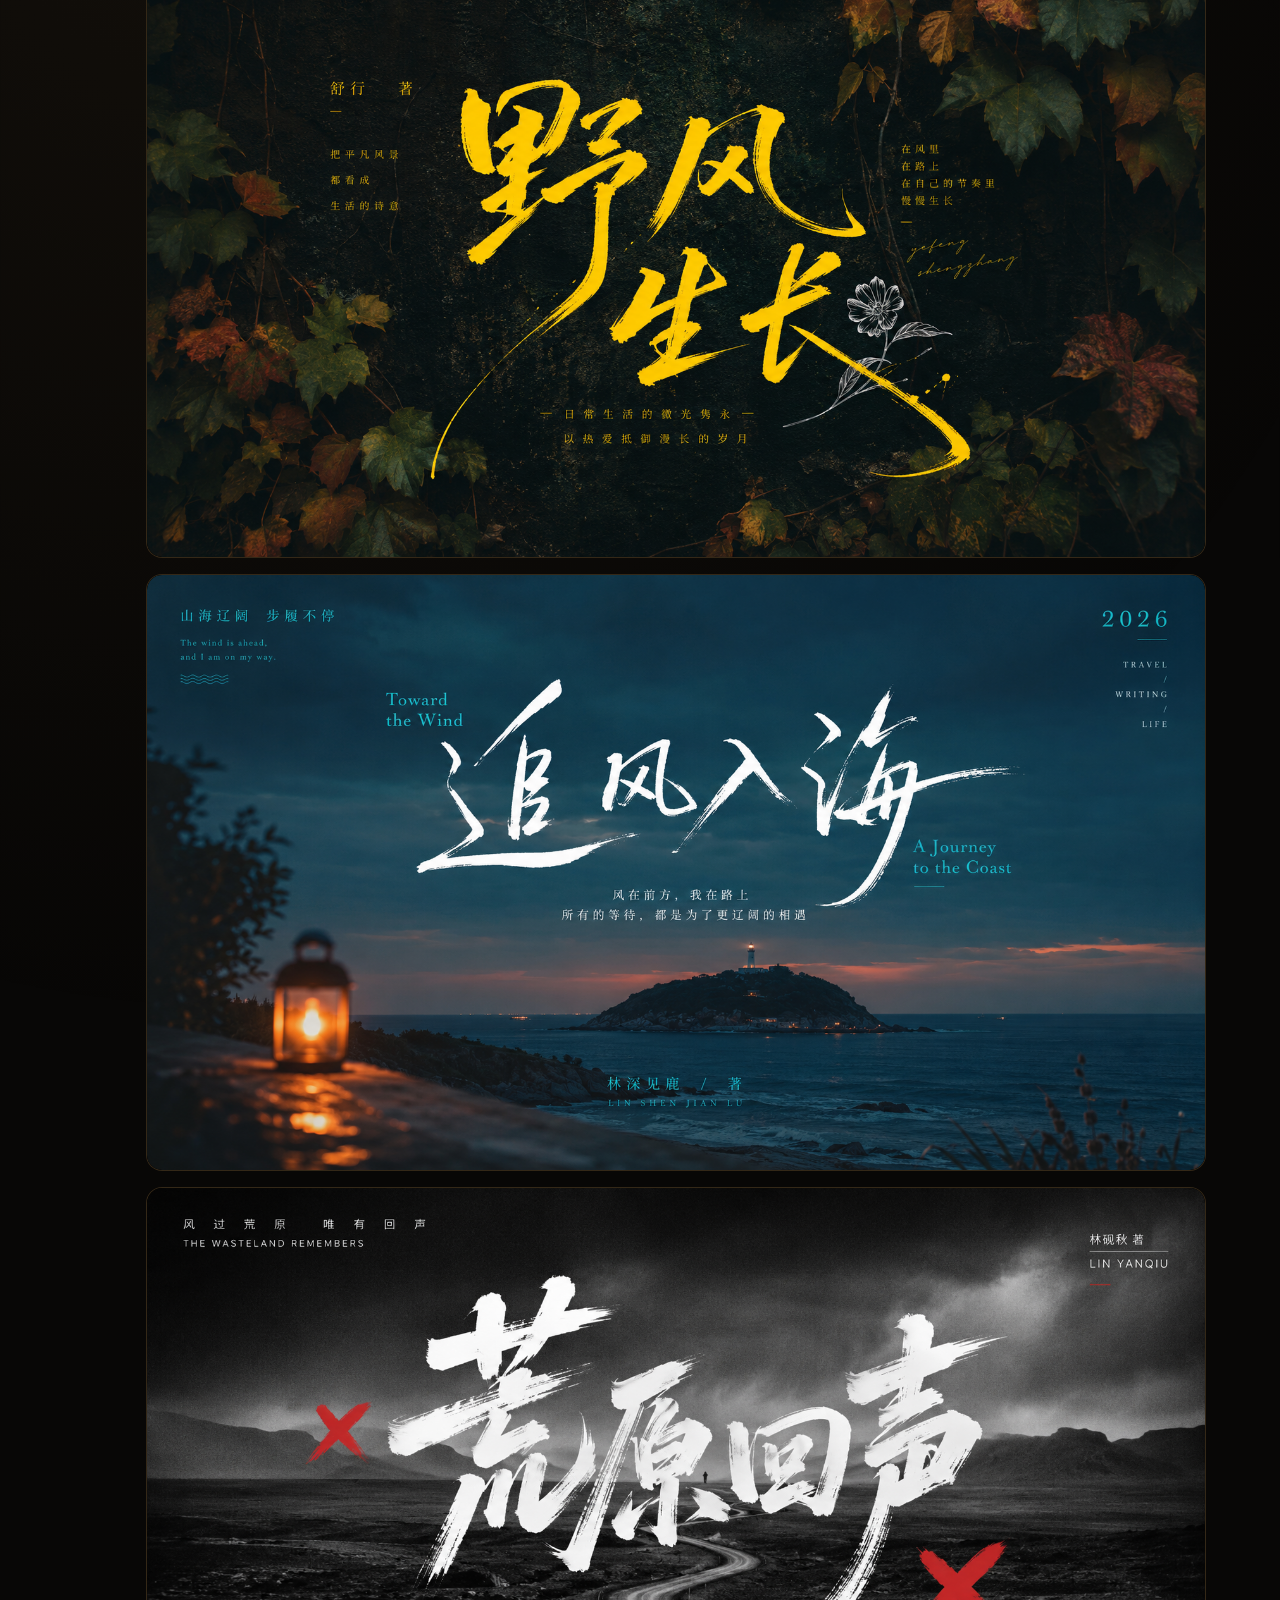
==== commit a0eda260: "Add wide ecommerce reference posters" ====
--- a/index.html
+++ b/index.html
@@ -8,7 +8,7 @@
       content="张宇 AIGC 个人作品集网站高级视觉模板，占位展示 AI生成写真、AI视频、IP形象设计、超级符号、电商海报与联系方式。"
     />
     <title>ZHANG YU PORTFOLIO / AIGC视觉档案馆</title>
-    <link rel="stylesheet" href="styles.css?v=aigc-gallery-template-67" />
+    <link rel="stylesheet" href="styles.css?v=aigc-gallery-template-68" />
   </head>
   <body>
     <div class="site-background" aria-hidden="true">
@@ -33,6 +33,6 @@
 
     <main class="portfolio-page" id="portfolioRoot"></main>
 
-    <script src="script.js?v=aigc-gallery-template-67"></script>
+    <script src="script.js?v=aigc-gallery-template-68"></script>
   </body>
 </html>
--- a/styles.css
+++ b/styles.css
@@ -1121,6 +1121,17 @@
   aspect-ratio: 941 / 1672;
 }
 
+
+.uploaded-masonry-ecommerce .ecommerce-wide-card {
+  grid-column: 1 / -1;
+}
+
+.ecommerce-grid-reference.uploaded-masonry-ecommerce .ecommerce-wide-card .uploaded-work-frame,
+.ecommerce-grid-persona.uploaded-masonry-ecommerce .ecommerce-wide-card .uploaded-work-frame,
+.uploaded-masonry-ecommerce .ecommerce-wide-card .uploaded-work-frame {
+  aspect-ratio: 16 / 9;
+}
+
 .uploaded-masonry-ip .masonry-work-card .uploaded-work-frame {
   aspect-ratio: 4 / 5;
 }
@@ -2320,6 +2331,10 @@
     gap: 12px;
   }
 
+  .uploaded-masonry-ecommerce .ecommerce-wide-card {
+    grid-column: 1 / -1;
+  }
+
   .uploaded-masonry-ui {
     grid-template-columns: repeat(3, minmax(0, 1fr));
     gap: 12px;
